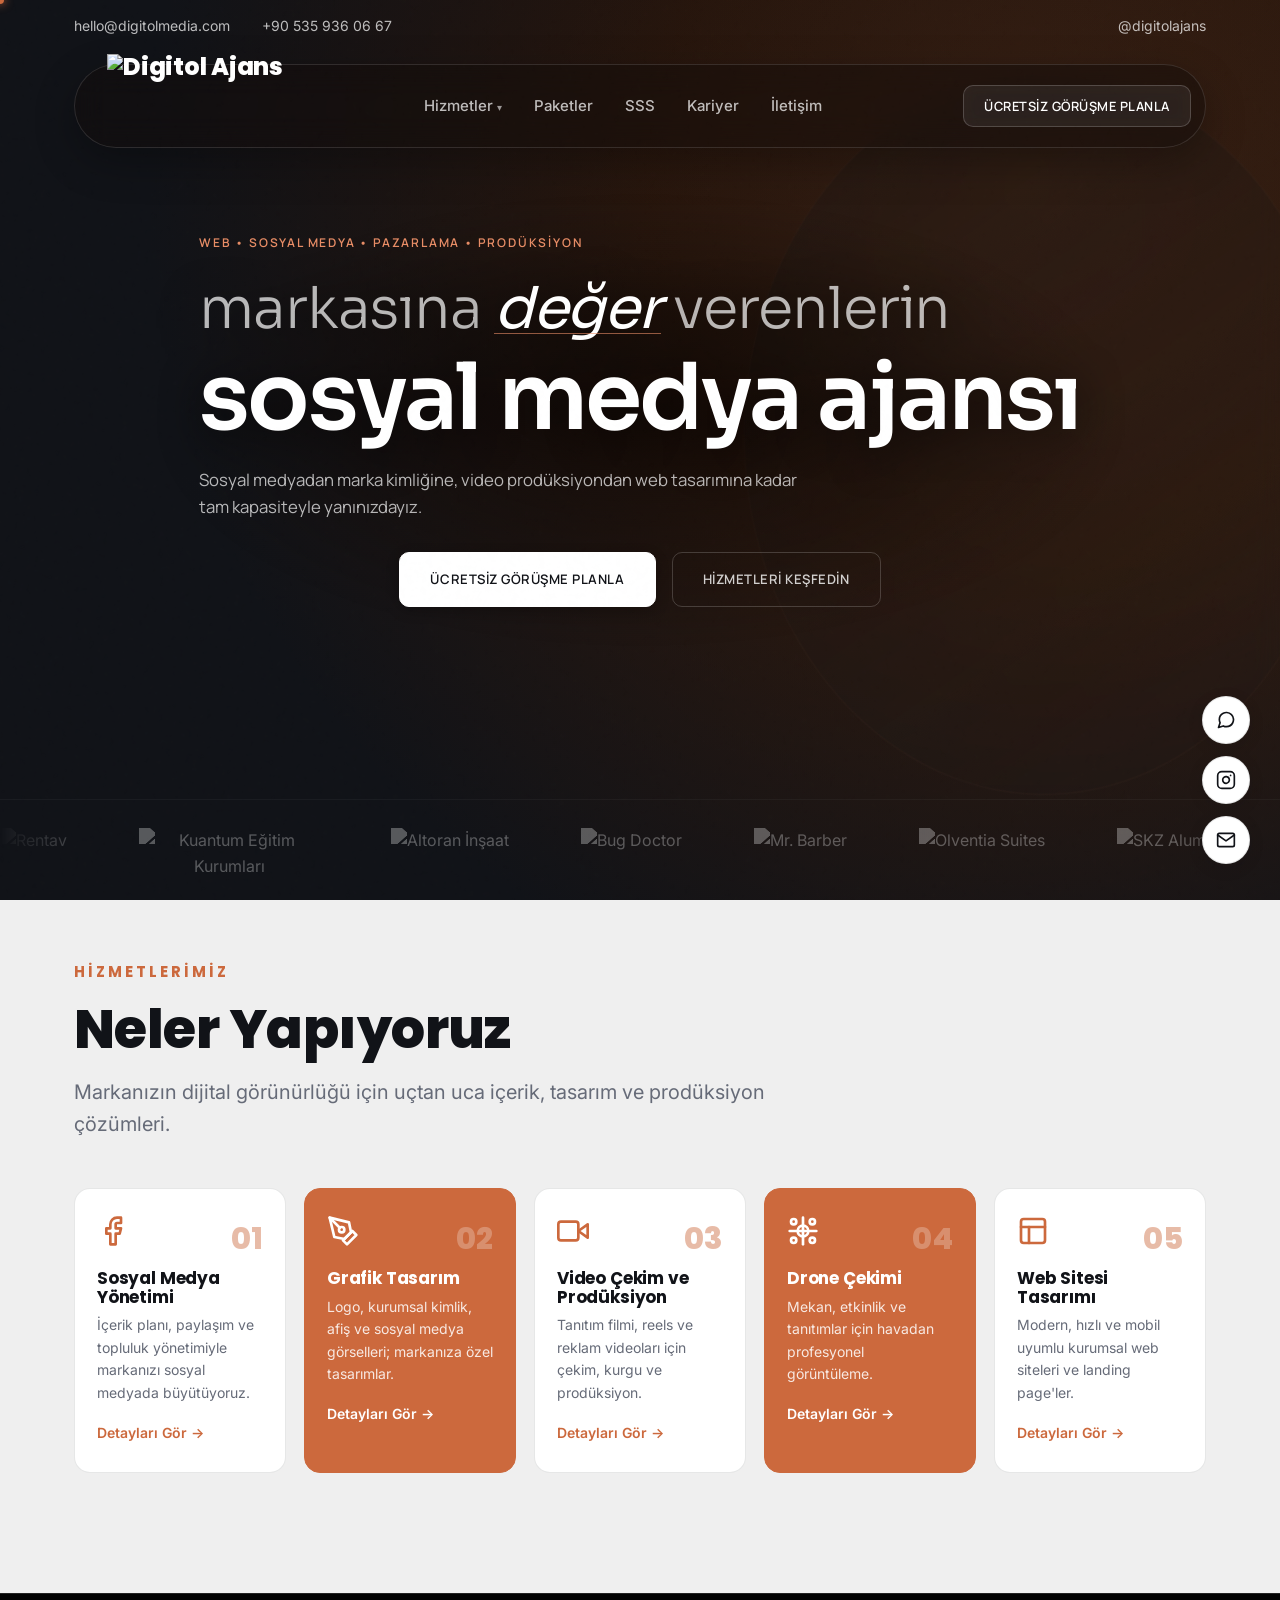
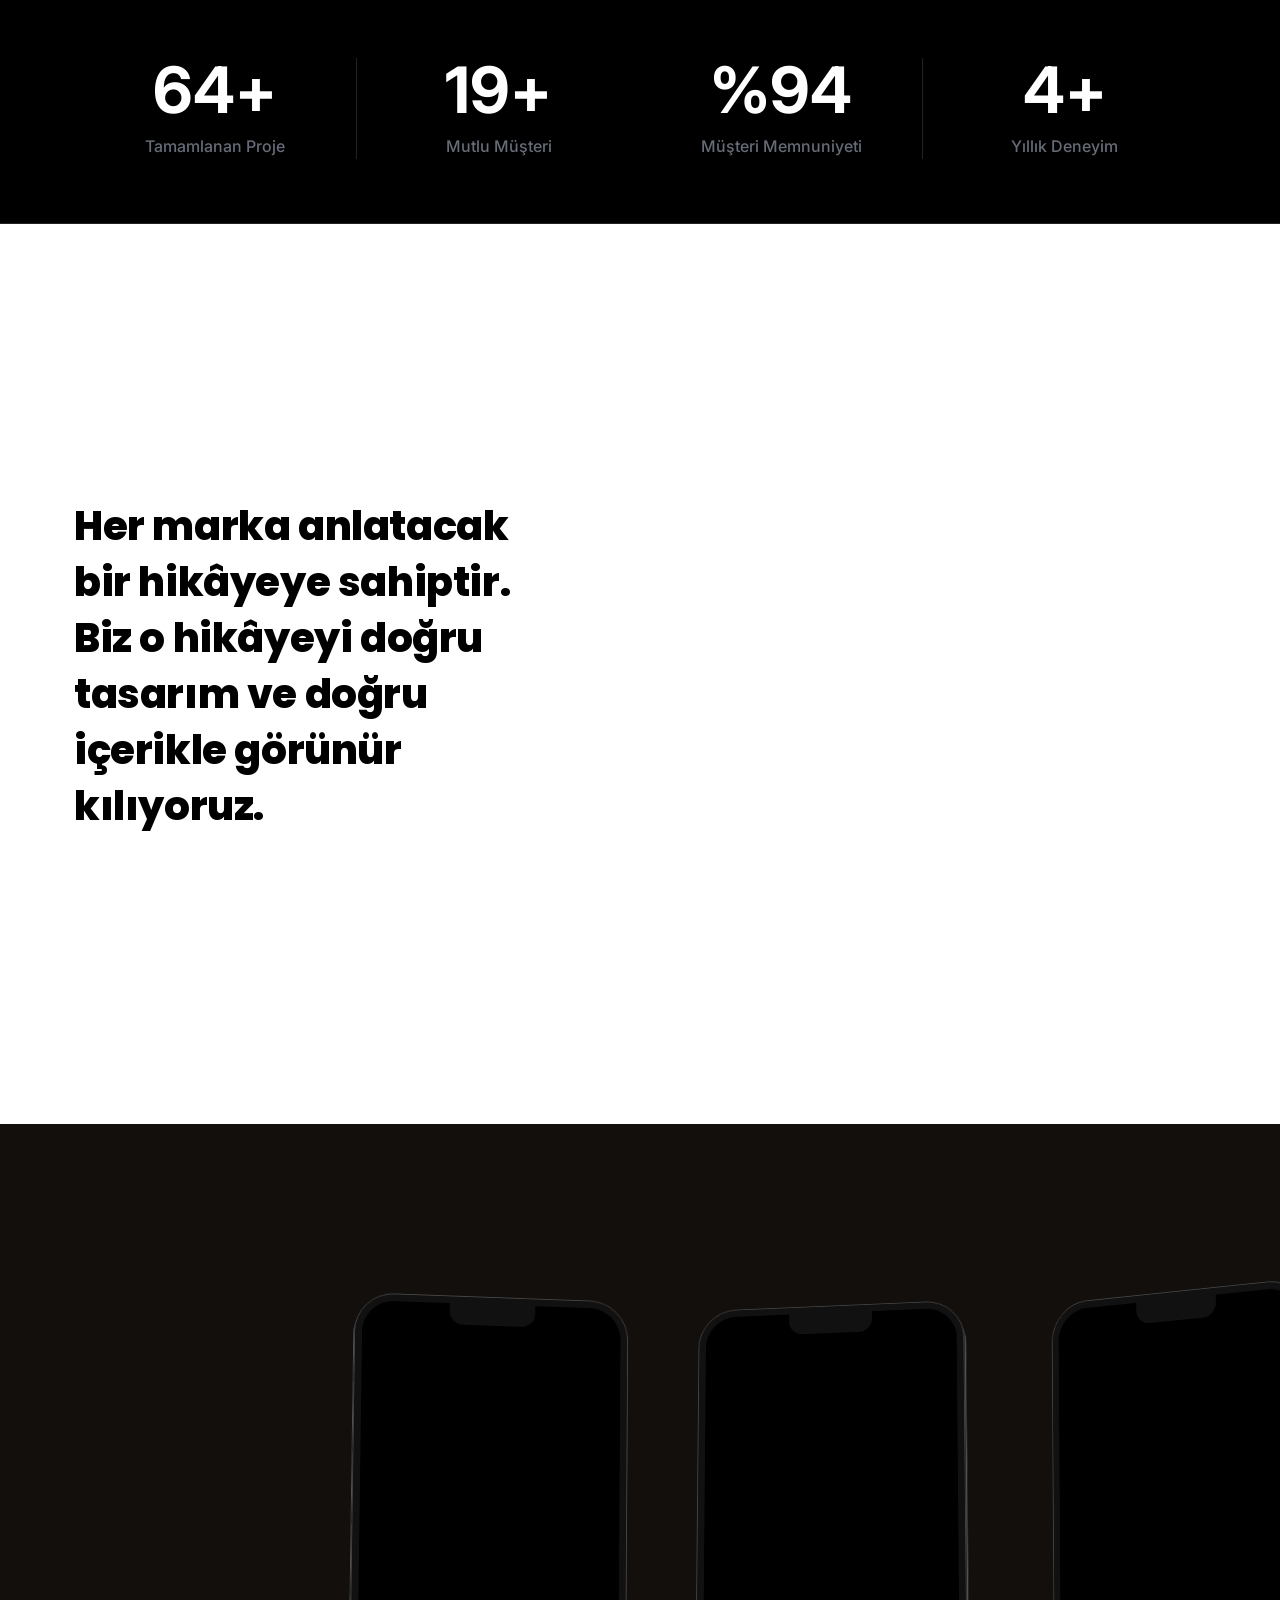
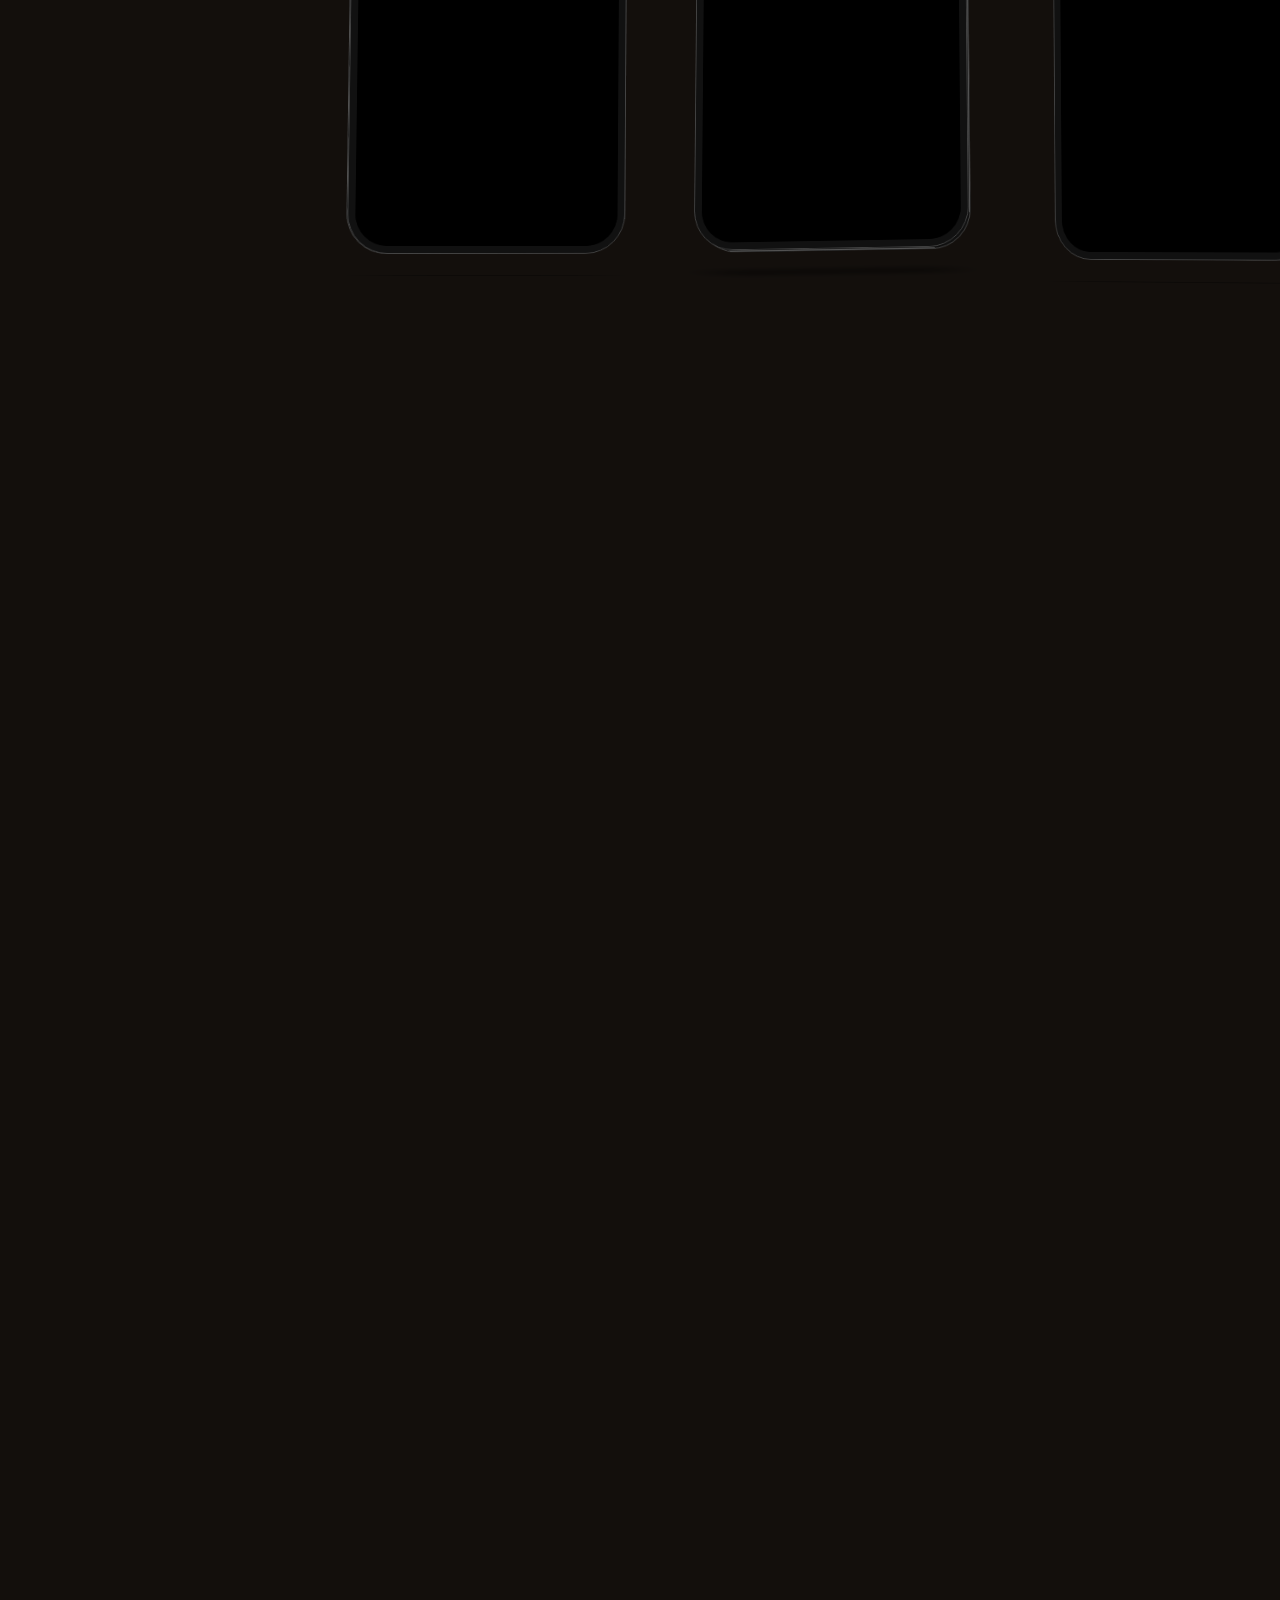
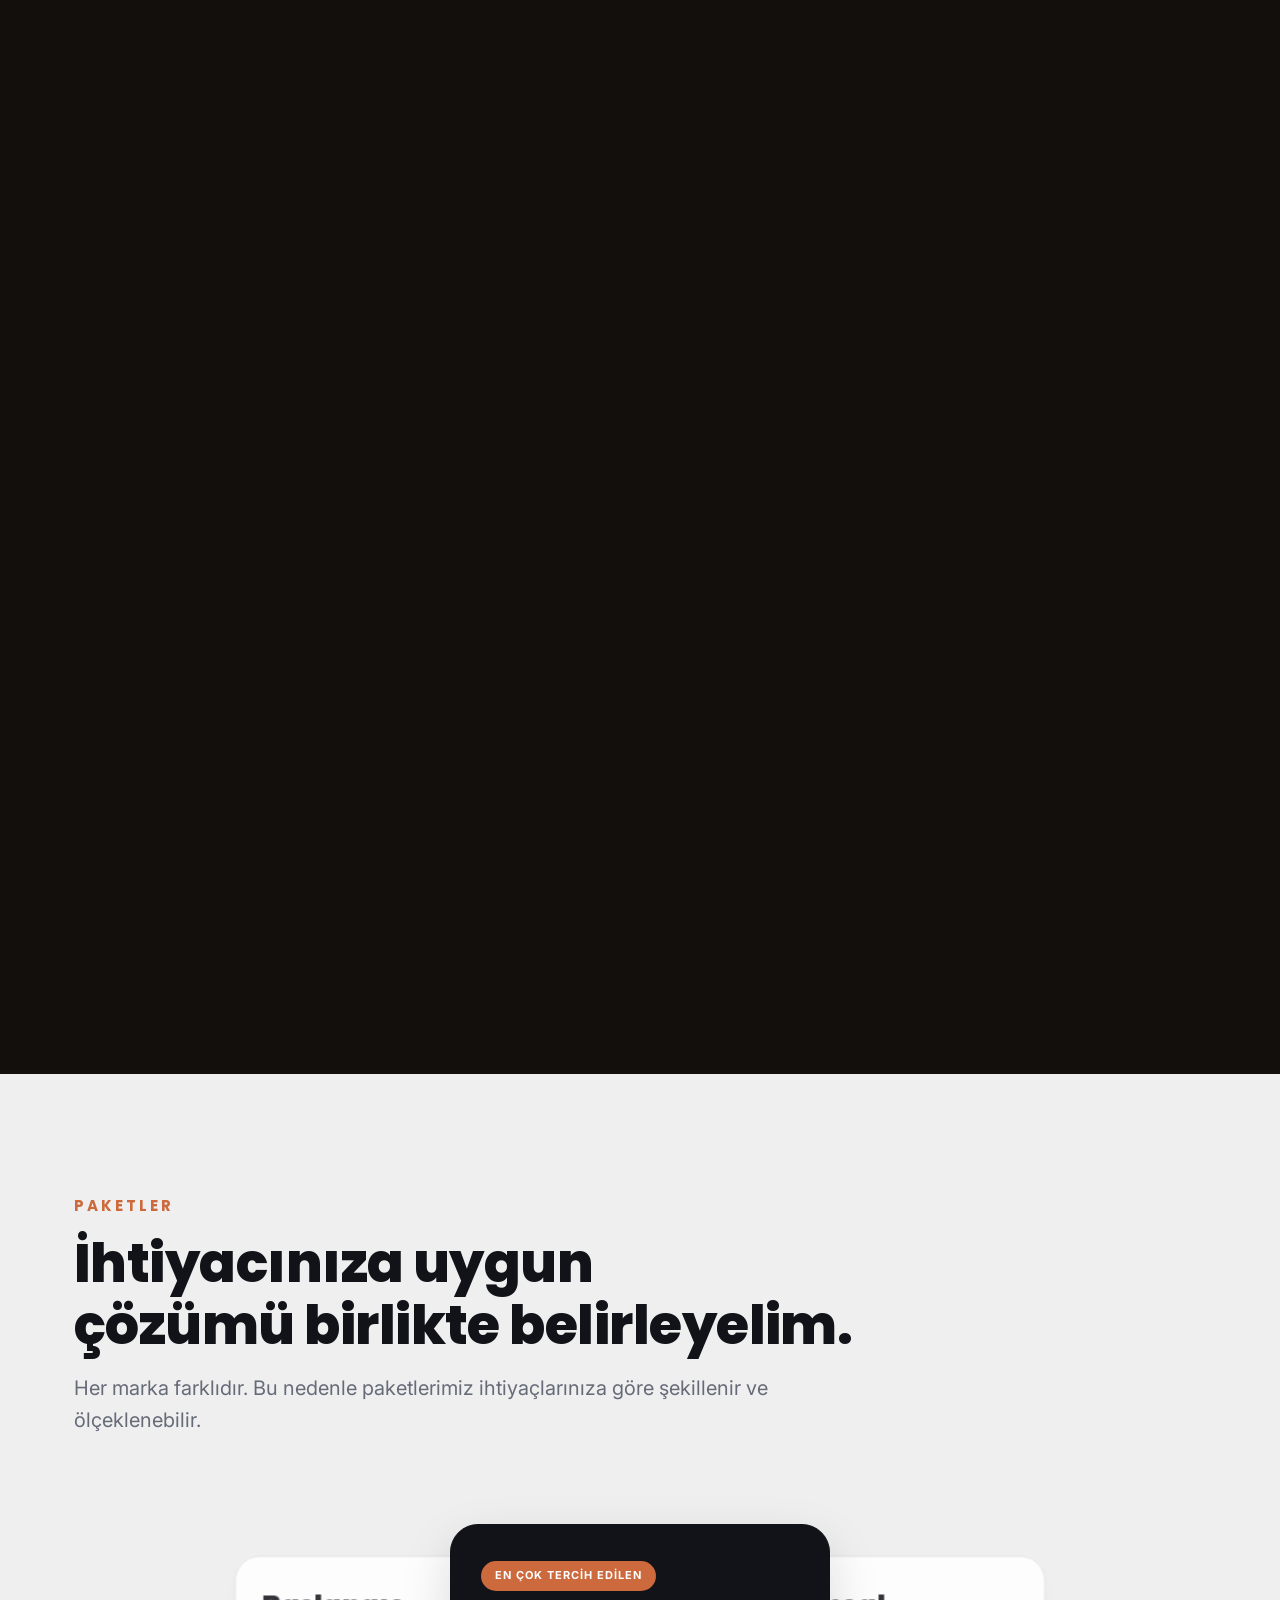
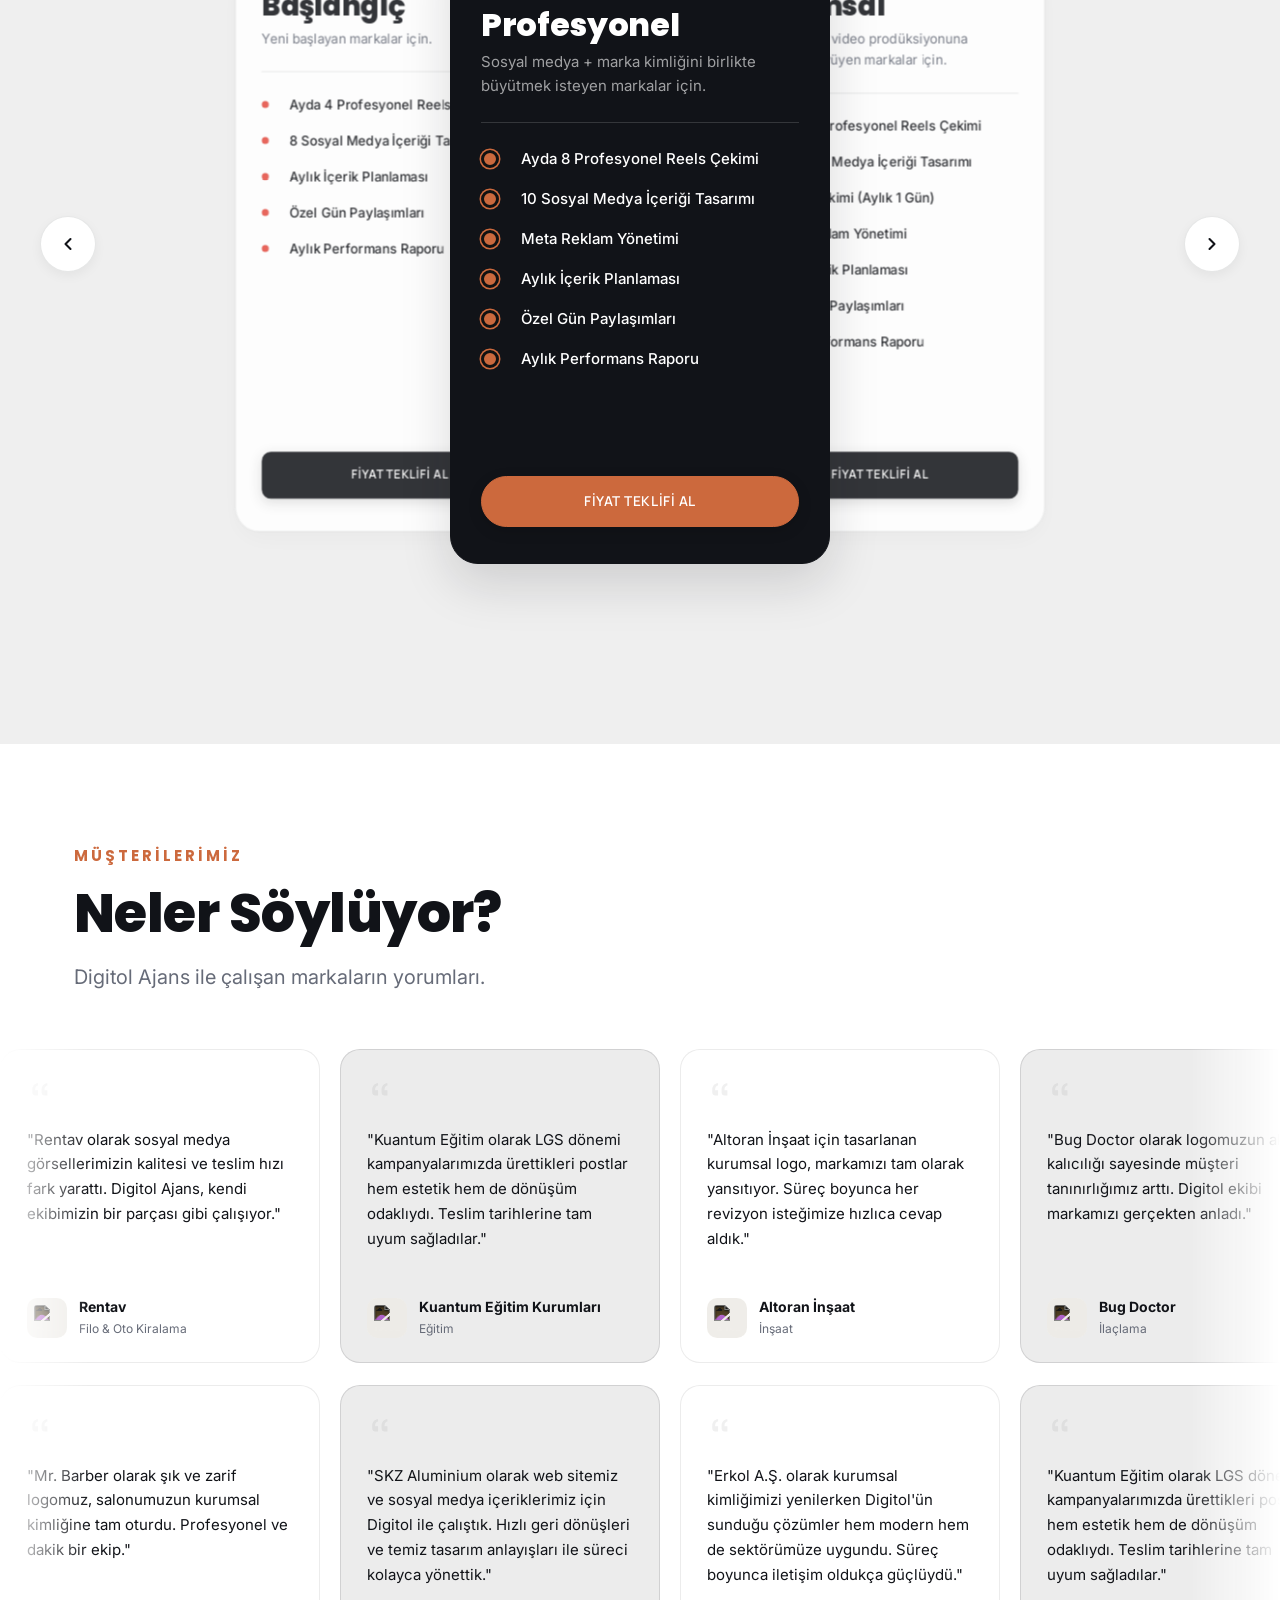
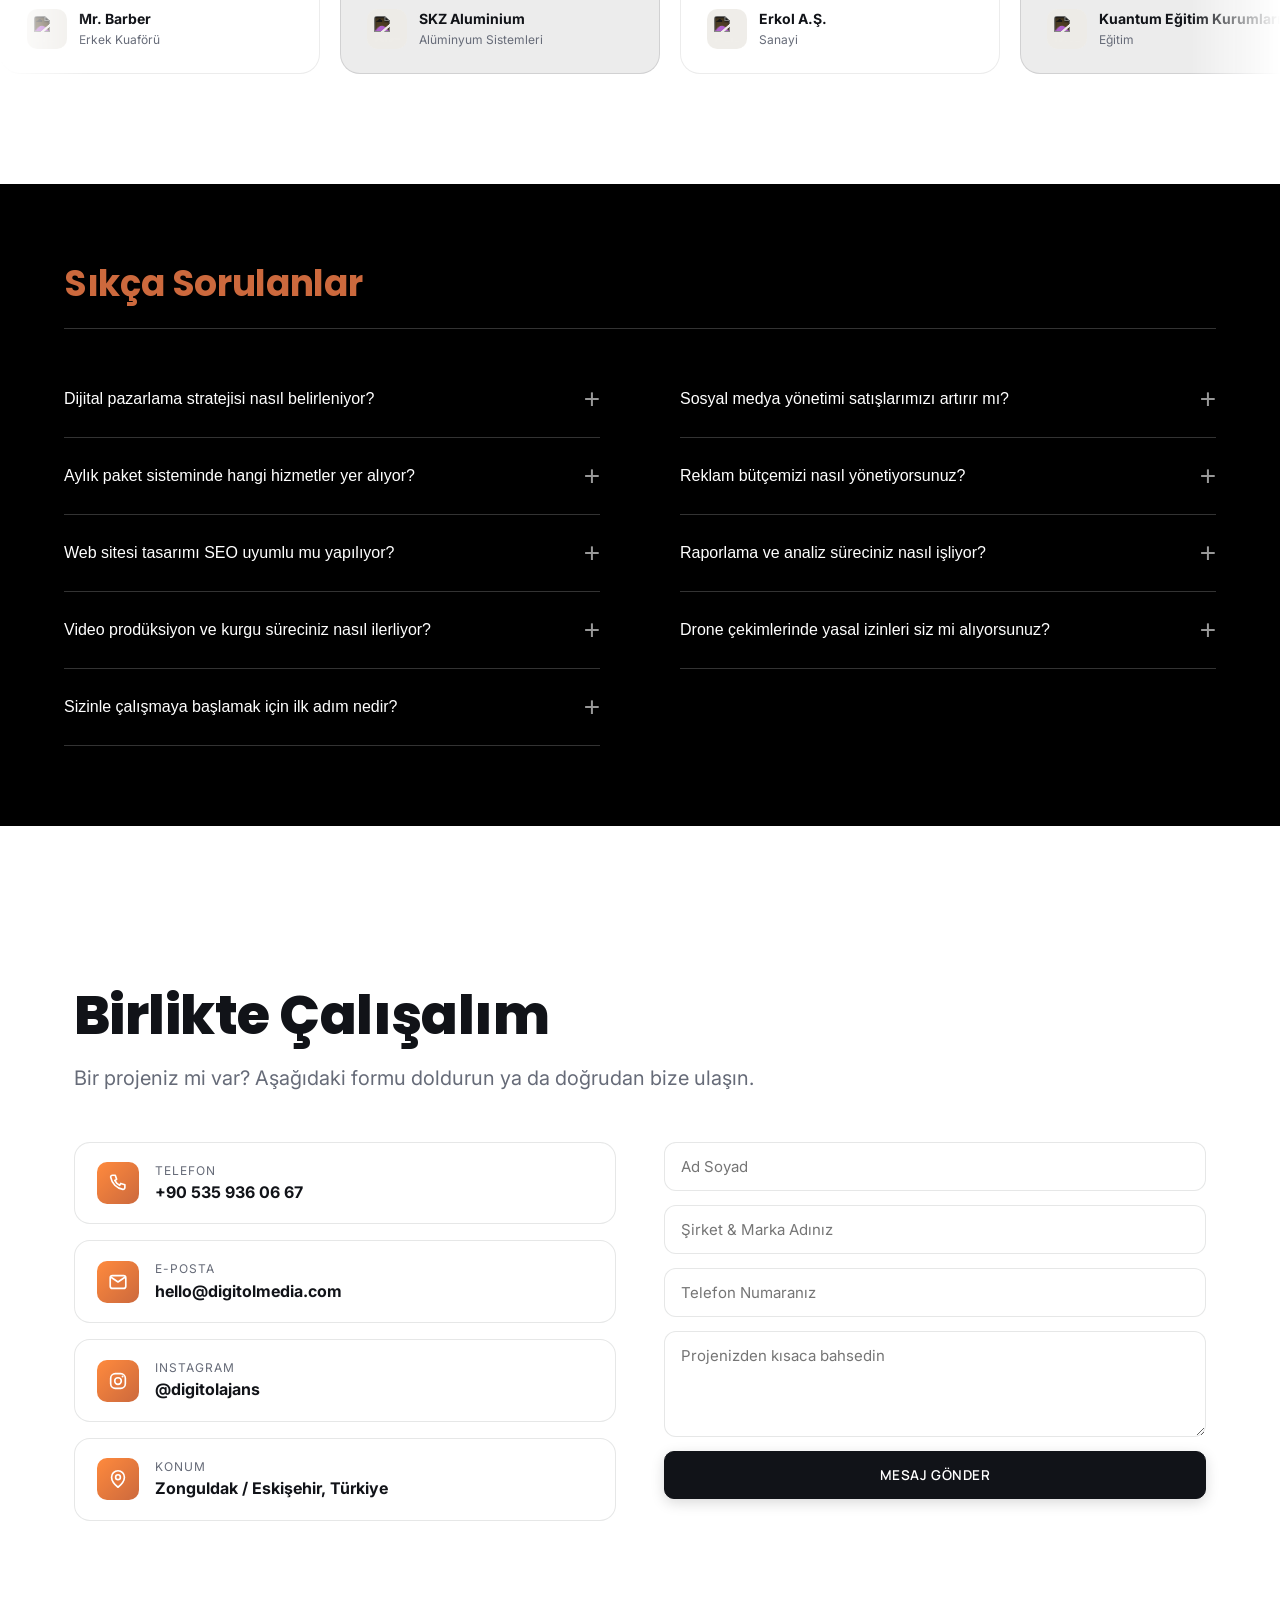
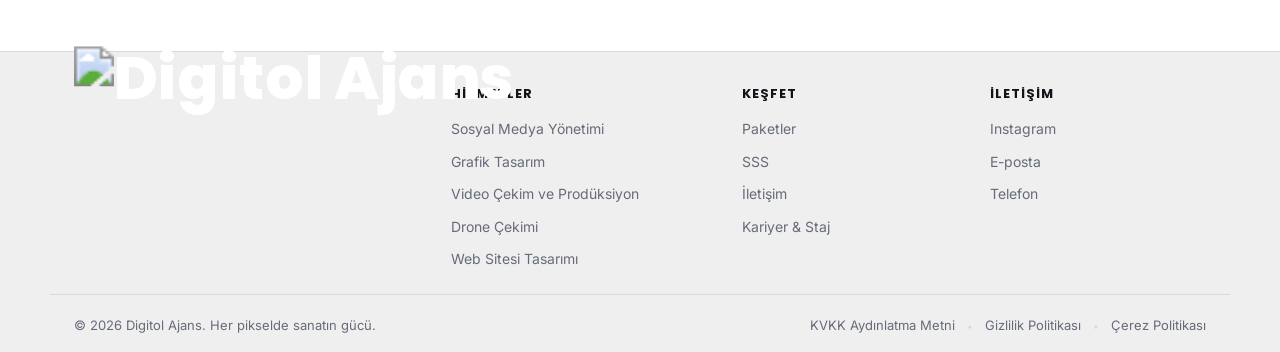
==== index.html @ 746d25a2 "feat: add KVKK, Gizlilik ve Cerez politikalari; update header, footer and styling across all pages" ====
<!DOCTYPE html>
<html lang="tr">

<head>
  <meta charset="UTF-8">
  <meta name="viewport" content="width=device-width, initial-scale=1.0">
  <title>Digitol Ajans — Sosyal Medya, Logo & Marka Tasarım Ajansı</title>
  <meta name="description"
    content="Digitol Ajans — sosyal medya tasarımı, logo & marka kimliği, afiş ve animasyon üreten butik tasarım ajansı. Markanızı görsel olarak büyütelim.">
  <link rel="preconnect" href="https://fonts.googleapis.com">
  <link rel="preconnect" href="https://fonts.gstatic.com" crossorigin>
  <link
    href="https://fonts.googleapis.com/css2?family=Inter:wght@400;500;600;700&family=Poppins:wght@600;700;800;900&family=Manrope:wght@300;400;500;600&family=Sora:wght@300;400;600;700&display=swap"
    rel="stylesheet">
  <style>
    .new-hero-title {
        font-family: 'Sora', sans-serif !important;
        text-align: left;
        width: 100%;
    }
    .new-hero-title .line-1 {
        display: block;
        font-weight: 300;
        font-size: clamp(2.4rem, 4.5vw, 4.2rem);
        color: rgba(255, 255, 255, 0.7);
        line-height: 1.15;
        letter-spacing: -0.02em;
        margin-bottom: 0.5rem;
        text-align: left;
    }
    .new-hero-title .line-2 {
        display: block;
        font-weight: 600;
        font-size: clamp(3.5rem, 7.2vw, 7rem);
        color: #FFFFFF;
        line-height: 1.05;
        letter-spacing: -0.03em;
        text-align: left;
    }
    .new-hero-title .accent-word {
        font-style: italic;
        font-weight: 400;
        position: relative;
        display: inline-block;
        color: #FFFFFF;
    }
    .new-hero-title .accent-word::after {
        content: '';
        position: absolute;
        left: 0;
        bottom: 12%;
        width: 100%;
        height: 1px;
        background-color: #E88D66;
        opacity: 0.6;
    }
    .new-hero-eyebrow {
        font-family: 'Manrope', sans-serif !important;
        font-size: 0.75rem !important;
        font-weight: 600 !important;
        letter-spacing: 0.15em !important;
        color: #E88D66 !important;
        margin-bottom: 1.5rem !important;
        text-transform: uppercase !important;
        display: block !important;
        text-align: left !important;
    }
    .hero-sub.new-hero-sub {
        font-family: 'Manrope', sans-serif !important;
        font-weight: 400 !important;
        color: rgba(255, 255, 255, 0.7) !important;
        text-align: left;
        width: 100%;
        display: block;
        font-size: 1.05rem !important;
        line-height: 1.6 !important;
    }
    .new-hero-btns {
        display: flex;
        align-items: center;
        justify-content: flex-start;
        gap: 1rem;
        margin-top: 2rem;
        flex-wrap: wrap;
    }
    .new-hero-btn {
        font-family: 'Manrope', sans-serif !important;
        font-size: 0.82rem;
        font-weight: 600;
        letter-spacing: 0.04em;
        padding: 16px 30px;
        border-radius: 10px;
        text-decoration: none;
        display: inline-flex;
        align-items: center;
        justify-content: center;
        transition: all 0.3s ease;
        text-transform: uppercase;
        cursor: pointer;
    }
    .new-hero-btn-primary {
        background-color: #FFFFFF !important;
        color: #111318 !important;
        border: 1px solid #FFFFFF !important;
        box-shadow: 0 4px 14px rgba(0, 0, 0, 0.2);
    }
    .new-hero-btn-primary:hover {
        background-color: transparent !important;
        color: #FFFFFF !important;
        transform: translateY(-2px);
    }
    .new-hero-btn-secondary {
        background-color: transparent !important;
        color: rgba(255, 255, 255, 0.8) !important;
        border: 1px solid rgba(255, 255, 255, 0.18) !important;
    }
    .new-hero-btn-secondary:hover {
        border-color: rgba(255, 255, 255, 0.5) !important;
        color: #FFFFFF !important;
        transform: translateY(-2px);
    }
    /* Subtle Noise Texture */
    .noise {
        position: fixed;
        top: 0;
        left: 0;
        width: 100vw;
        height: 100vh;
        pointer-events: none;
        z-index: 999;
        opacity: 0.01;
        background-image: url("data:image/svg+xml,%3Csvg viewBox='0 0 200 200' xmlns='http://www.w3.org/2000/svg'%3E%3Cfilter id='noiseFilter'%3E%3CfeTurbulence type='fractalNoise' baseFrequency='0.65' numOctaves='3' stitchTiles='stitch'/%3E%3C/filter%3E%3Crect width='100%25' height='100%25' filter='url(%23noiseFilter)'/%3E%3C/svg%3E");
    }
    /* Hero Background & Glow */
    .hero {
        background-color: #111318 !important;
        position: relative;
        overflow: hidden;
    }
    .background-glow {
        position: absolute;
        top: 0;
        left: 0;
        width: 100%;
        height: 100%;
        background: radial-gradient(
            circle at 80% 20%, 
            rgba(232, 141, 102, 0.08) 0%, 
            rgba(204, 105, 61, 0.03) 30%, 
            #111318 70%
        );
        z-index: 0;
        pointer-events: none;
    }
    /* Abstract Geometric Form */
    .abstract-shape {
        position: absolute;
        right: -5%;
        top: 15%;
        width: 50vw;
        height: 50vw;
        max-width: 600px;
        max-height: 600px;
        border-radius: 50%;
        background: linear-gradient(135deg, rgba(28, 20, 16, 0.8) 0%, rgba(17, 19, 24, 0.1) 100%);
        border: 1px solid rgba(232, 141, 102, 0.05);
        backdrop-filter: blur(10px);
        z-index: 0;
        transform: scaleY(1.2) rotate(15deg);
        opacity: 0.6;
        pointer-events: none;
    }
    /* Marquee: Transparent background, faster scroll, subtle logo opacity */
    .marquee-section {
        background: transparent !important;
        border-top: 1px solid rgba(255, 255, 255, 0.04) !important;
    }
    .marquee-track {
        animation: scroll 14s linear infinite !important;
    }
    .mlogo img {
        filter: brightness(0) invert(1) opacity(0.3) !important;
        transition: all 0.4s cubic-bezier(0.16, 1, 0.3, 1) !important;
    }
    .mlogo img:hover {
        filter: brightness(0) invert(1) opacity(0.9) !important;
        transform: scale(1.05);
    }
    /* Top Navbar Button: Modern semi-transparent / elegant glass styling */
    .nav-right .btn {
        font-family: 'Manrope', sans-serif !important;
        font-weight: 600 !important;
        border-radius: 10px !important;
        background: rgba(255, 255, 255, 0.08) !important;
        color: #FFFFFF !important;
        border: 1px solid rgba(255, 255, 255, 0.18) !important;
        backdrop-filter: blur(8px) !important;
        -webkit-backdrop-filter: blur(8px) !important;
        box-shadow: none !important;
        transition: all 0.3s ease !important;
    }
    .nav-right .btn:hover {
        background: rgba(255, 255, 255, 0.16) !important;
        color: #FFFFFF !important;
        border-color: rgba(255, 255, 255, 0.4) !important;
        transform: translateY(-2px);
    }
    header.scrolled .nav-right .btn {
        background: rgba(17, 19, 24, 0.06) !important;
        color: #111318 !important;
        border-color: rgba(17, 19, 24, 0.15) !important;
    }
    header.scrolled .nav-right .btn:hover {
        background: #111318 !important;
        color: #FFFFFF !important;
        border-color: #111318 !important;
    }
  </style>
  <link rel="stylesheet" href="css/style.css">
  <script>document.documentElement.classList.add('js');</script>
</head>

<body>
  <div class="noise"></div>

  <div class="topbar">
    <div class="wrap topbar-inner">
      <div class="topbar-left">
        <a href="mailto:hello@digitolmedia.com">hello@digitolmedia.com</a>
        <a href="tel:+905359360667">+90 535 936 06 67</a>
      </div>
      <a href="https://instagram.com/digitolajans" target="_blank" rel="noopener" class="topbar-right">@digitolajans</a>
    </div>
  </div>
  <header id="siteHeader">
    <div class="wrap">
      <div class="navpill">
        <a href="#top" class="brand"><img src="images/digtol/logo-siyah.png" alt="Digitol Ajans" class="brand-logo"></a>
        <nav class="menu" id="menu">
          <div class="menu-item has-dropdown">
            <a href="#hizmetler" class="menu-top">Hizmetler <span class="caret">▾</span></a>
            <div class="dropdown mega-menu">
              <div class="mega-cols">
                <div class="mega-col">
                  <div class="mega-col-title">PAZARLAMA & KREATİF</div>
                  <a href="hizmet-grafik-tasarim.html" class="mega-item">
                    <div class="mega-icon"><svg width="24" height="24" viewBox="0 0 24 24" fill="none"
                        stroke="currentColor" stroke-width="2" stroke-linecap="round" stroke-linejoin="round">
                        <path
                          d="m21.64 3.64-1.28-1.28a1.21 1.21 0 0 0-1.72 0L2.36 18.64a1.21 1.21 0 0 0 0 1.72l1.28 1.28a1.2 1.2 0 0 0 1.72 0L21.64 5.36a1.2 1.2 0 0 0 0-1.72Z" />
                        <path d="m14 7 3 3" />
                        <path d="M5 6v4" />
                        <path d="M19 14v4" />
                        <path d="M10 2v2" />
                        <path d="M7 8H3" />
                        <path d="M21 16h-4" />
                        <path d="M11 3H9" />
                      </svg></div>
                    <span class="mega-text">Grafik Tasarım</span>
                  </a>
                  <a href="hizmet-sosyal-medya-yonetimi.html" class="mega-item">
                    <div class="mega-icon"><svg width="24" height="24" viewBox="0 0 24 24" fill="none"
                        stroke="currentColor" stroke-width="2" stroke-linecap="round" stroke-linejoin="round">
                        <rect width="20" height="20" x="2" y="2" rx="5" ry="5" />
                        <path d="M16 11.37A4 4 0 1 1 12.63 8 4 4 0 0 1 16 11.37z" />
                        <line x1="17.5" x2="17.51" y1="6.5" y2="6.5" />
                      </svg></div>
                    <span class="mega-text">Sosyal Medya Yönetimi</span>
                  </a>
                </div>
                <div class="mega-col">
                  <div class="mega-col-title">PRODÜKSİYON</div>
                  <a href="hizmet-video-cekim-produksiyon.html" class="mega-item">
                    <div class="mega-icon"><svg width="24" height="24" viewBox="0 0 24 24" fill="none"
                        stroke="currentColor" stroke-width="2" stroke-linecap="round" stroke-linejoin="round">
                        <polygon points="23 7 16 12 23 17 23 7" />
                        <rect width="15" height="14" x="1" y="5" rx="2" ry="2" />
                      </svg></div>
                    <span class="mega-text">Video Prodüksiyon</span>
                  </a>
                  <a href="hizmet-drone-cekimi.html" class="mega-item">
                    <div class="mega-icon"><svg width="24" height="24" viewBox="0 0 24 24" fill="none"
                        stroke="currentColor" stroke-width="2" stroke-linecap="round" stroke-linejoin="round">
                        <path d="M12 2v4" />
                        <path d="M12 18v4" />
                        <path d="M2 12h4" />
                        <path d="M18 12h4" />
                        <circle cx="12" cy="12" r="2" />
                        <circle cx="7" cy="7" r="2" />
                        <circle cx="17" cy="17" r="2" />
                        <circle cx="17" cy="7" r="2" />
                        <circle cx="7" cy="17" r="2" />
                      </svg></div>
                    <span class="mega-text">Drone Çekimi</span>
                  </a>
                </div>
                <div class="mega-col">
                  <div class="mega-col-title">WEB TEKNOLOJİLERİ</div>
                  <a href="hizmet-web-sitesi-tasarimi.html" class="mega-item">
                    <div class="mega-icon"><svg width="24" height="24" viewBox="0 0 24 24" fill="none"
                        stroke="currentColor" stroke-width="2" stroke-linecap="round" stroke-linejoin="round">
                        <rect width="20" height="14" x="2" y="3" rx="2" />
                        <line x1="8" x2="21" y1="21" y2="21" />
                        <line x1="12" x2="12" y1="17" y2="21" />
                      </svg></div>
                    <span class="mega-text">Web Sitesi Tasarımı</span>
                  </a>
                </div>
              </div>
            </div>

          </div>
          <a href="#paketler">Paketler</a>
          <a href="#sss">SSS</a>
          <a href="kariyer-ve-staj.html">Kariyer</a>
          <a href="#iletisim">İletişim</a>
        </nav>
        <div class="nav-right">
          <a href="#iletisim" class="btn btn-primary btn-sm">Ücretsiz Görüşme Planla</a>
          <button class="burger" id="burger" aria-label="Menü">
            <span></span><span></span><span></span>
          </button>
        </div>
      </div>
    </div>
  </header>

  <main id="top">

    <!-- HERO -->
    <section class="hero">

      <div class="background-glow"></div>
      <div class="abstract-shape"></div>
      <div class="wrap hero-wrap">
        <div class="eyebrow new-hero-eyebrow reveal">WEB • SOSYAL MEDYA • PAZARLAMA • PRODÜKSİYON</div>
        <h1 class="reveal new-hero-title">
          <span class="line-1">markasına <span class="accent-word">değer</span> verenlerin</span>
          <span class="line-2">sosyal medya ajansı</span>
        </h1>
        <p class="hero-sub reveal d2 new-hero-sub">Sosyal medyadan marka kimliğine, video prodüksiyondan web tasarımına kadar tam kapasiteyle yanınızdayız.</p>
        <div class="btns reveal d3 new-hero-btns">
          <a href="#iletisim" class="new-hero-btn new-hero-btn-primary">ÜCRETSİZ GÖRÜŞME PLANLA</a>
          <a href="#hizmetler" class="new-hero-btn new-hero-btn-secondary">HİZMETLERİ KEŞFEDİN</a>
        </div>
      </div>
      <!-- CLIENT LOGO MARQUEE -->
      <div class="marquee-section">
        <div class="marquee" aria-hidden="false">
          <div class="marquee-track" id="marqueeTrack">
            <div class="mlogo"><img src="images/logos/rentav.png" alt="Rentav"></div>
            <div class="mlogo"><img src="images/logos/kuantum.png" alt="Kuantum Eğitim Kurumları"></div>
            <div class="mlogo"><img src="images/logos/altoran.png" alt="Altoran İnşaat"></div>
            <div class="mlogo"><img src="images/logos/bug_doctor.png" alt="Bug Doctor"></div>
            <div class="mlogo"><img src="images/logos/mr_barber.png" alt="Mr. Barber"></div>
            <div class="mlogo"><img src="images/logos/olventia.png" alt="Olventia Suites"></div>
            <div class="mlogo"><img src="images/logos/skz_aluminium.png" alt="SKZ Aluminium"></div>
            <div class="mlogo"><img src="images/logos/erkol.png" alt="Erkol A.Ş"></div>
          </div>
        </div>
      </div>
    </section>

    <!-- HİZMETLER -->
    <section id="hizmetler" class="section section-soft" style="padding-top: 60px;">
      <div class="wrap">
        <div class="eyebrow">HİZMETLERİMİZ</div>
        <h2 class="sec-title">Neler Yapıyoruz</h2>
        <p class="sec-sub">Markanızın dijital görünürlüğü için uçtan uca içerik, tasarım ve prodüksiyon çözümleri.</p>

        <div class="services">
          <div class="svc">
            <div class="svc-spotlight" aria-hidden="true"></div>
            <div class="svc-icon"><svg width="32" height="32" viewBox="0 0 24 24" fill="none" stroke="currentColor"
                stroke-width="2" stroke-linecap="round" stroke-linejoin="round">
                <path d="M18 2h-3a5 5 0 0 0-5 5v3H7v4h3v8h4v-8h3l1-4h-4V7a1 1 0 0 1 1-1h3z"></path>
              </svg></div>
            <div class="num">01</div>
            <h4>Sosyal Medya Yönetimi</h4>
            <p>İçerik planı, paylaşım ve topluluk yönetimiyle markanızı sosyal medyada büyütüyoruz.</p>
            <a href="hizmet-sosyal-medya-yonetimi.html" class="svc-link">Detayları Gör <span class="svc-arrow"
                aria-hidden="true">→</span></a>
          </div>
          <div class="svc">
            <div class="svc-spotlight" aria-hidden="true"></div>
            <div class="svc-icon"><svg width="32" height="32" viewBox="0 0 24 24" fill="none" stroke="currentColor"
                stroke-width="2" stroke-linecap="round" stroke-linejoin="round">
                <path d="M12 19l7-7 3 3-7 7-3-3z"></path>
                <path d="M18 13l-1.5-7.5L2 2l3.5 14.5L13 18l5-5z"></path>
                <path d="M2 2l7.586 7.586"></path>
                <circle cx="11" cy="11" r="2"></circle>
              </svg></div>
            <div class="num">02</div>
            <h4>Grafik Tasarım</h4>
            <p>Logo, kurumsal kimlik, afiş ve sosyal medya görselleri; markanıza özel tasarımlar.</p>
            <a href="hizmet-grafik-tasarim.html" class="svc-link">Detayları Gör <span class="svc-arrow"
                aria-hidden="true">→</span></a>
          </div>
          <div class="svc">
            <div class="svc-spotlight" aria-hidden="true"></div>
            <div class="svc-icon"><svg width="32" height="32" viewBox="0 0 24 24" fill="none" stroke="currentColor"
                stroke-width="2" stroke-linecap="round" stroke-linejoin="round">
                <polygon points="23 7 16 12 23 17 23 7"></polygon>
                <rect x="1" y="5" width="15" height="14" rx="2" ry="2"></rect>
              </svg></div>
            <div class="num">03</div>
            <h4>Video Çekim ve Prodüksiyon</h4>
            <p>Tanıtım filmi, reels ve reklam videoları için çekim, kurgu ve prodüksiyon.</p>
            <a href="hizmet-video-cekim-produksiyon.html" class="svc-link">Detayları Gör <span class="svc-arrow"
                aria-hidden="true">→</span></a>
          </div>
          <div class="svc">
            <div class="svc-spotlight" aria-hidden="true"></div>
            <div class="svc-icon"><svg width="32" height="32" viewBox="0 0 24 24" fill="none" stroke="currentColor"
                stroke-width="2" stroke-linecap="round" stroke-linejoin="round">
                <path d="M12 2v20"></path>
                <path d="M2 12h20"></path>
                <circle cx="12" cy="12" r="4"></circle>
                <circle cx="5" cy="5" r="2"></circle>
                <circle cx="19" cy="5" r="2"></circle>
                <circle cx="5" cy="19" r="2"></circle>
                <circle cx="19" cy="19" r="2"></circle>
              </svg></div>
            <div class="num">04</div>
            <h4>Drone Çekimi</h4>
            <p>Mekan, etkinlik ve tanıtımlar için havadan profesyonel görüntüleme.</p>
            <a href="hizmet-drone-cekimi.html" class="svc-link">Detayları Gör <span class="svc-arrow"
                aria-hidden="true">→</span></a>
          </div>
          <div class="svc">
            <div class="svc-spotlight" aria-hidden="true"></div>
            <div class="svc-icon"><svg width="32" height="32" viewBox="0 0 24 24" fill="none" stroke="currentColor"
                stroke-width="2" stroke-linecap="round" stroke-linejoin="round">
                <rect x="3" y="3" width="18" height="18" rx="2" ry="2"></rect>
                <line x1="3" y1="9" x2="21" y2="9"></line>
                <line x1="9" y1="21" x2="9" y2="9"></line>
              </svg></div>
            <div class="num">05</div>
            <h4>Web Sitesi Tasarımı</h4>
            <p>Modern, hızlı ve mobil uyumlu kurumsal web siteleri ve landing page'ler.</p>
            <a href="hizmet-web-sitesi-tasarimi.html" class="svc-link">Detayları Gör <span class="svc-arrow"
                aria-hidden="true">→</span></a>
          </div>
        </div>
      </div>
    </section>

    <!-- STATISTICS STRIP -->
    <section class="stats-strip" id="statistics">
      <div class="wrap stats-grid">
        <div class="stat-item">
          <div class="stat-value"><span class="stat-number" data-target="65">1</span><span class="stat-symbol">+</span></div>
          <div class="stat-label">Tamamlanan Proje</div>
        </div>
        <div class="stat-item">
          <div class="stat-value"><span class="stat-number" data-target="20">1</span><span class="stat-symbol">+</span></div>
          <div class="stat-label">Mutlu Müşteri</div>
        </div>
        <div class="stat-item">
          <div class="stat-value"><span class="stat-symbol">%</span><span class="stat-number" data-target="95">1</span></div>
          <div class="stat-label">Müşteri Memnuniyeti</div>
        </div>
        <div class="stat-item">
          <div class="stat-value"><span class="stat-number" data-target="5">1</span><span class="stat-symbol">+</span></div>
          <div class="stat-label">Yıllık Deneyim</div>
        </div>
      </div>
    </section>

    <!-- SOSYAL MEDYA EKOSİSTEMİ (3D) -->
    <section id="sosyal-ekosistem" class="social-ecosystem">
      <div class="wrap social-ecosystem-inner">
        <div class="social-ecosystem-text">
          <h2 class="sec-title reveal" style="color: #000; font-weight: 800; font-size: 2.5rem; line-height: 1.4;">
            Her marka anlatacak bir hikâyeye sahiptir.<br>
            Biz o hikâyeyi doğru tasarım ve doğru içerikle görünür kılıyoruz.
          </h2>
        </div>
        <div class="social-ecosystem-canvas reveal" id="r3f-root"></div>
      </div>
    </section>

    <!-- GRAFİK TASARIM EKOSİSTEMİ (3D) GECICI OLARAK GIZLENDI
    <section id="grafik-ekosistem" class="social-ecosystem graphic-ecosystem">
      <div class="wrap social-ecosystem-inner">
        <div class="social-ecosystem-text graphic-ecosystem-text">
          <h5 class="sec-eyebrow" style="color: var(--accent); font-size: 0.9rem; letter-spacing: 2px; text-transform: uppercase; margin-bottom: 12px; display: block;">GRAFİK TASARIM</h5>
          <h2 class="sec-title reveal">Markanızın<br>görsel kimliğini<br>tasarlıyoruz.</h2>
          <p class="sec-sub reveal">Logo tasarımından kurumsal kimliğe, sosyal medya görsellerinden baskı materyallerine kadar markanızın tüm görsel dünyasını profesyonel şekilde oluşturuyoruz.</p>
          <a href="#" class="btn btn-primary reveal">Projeleri İncele</a>
        </div>
        <div class="social-ecosystem-canvas reveal" id="r3f-graphic-root"></div>
      </div>
    </section>
    -->

    <!-- 3-PHONE CINEMATIC SHOWCASE -->
    <section class="multi-phone-showcase" id="multiPhoneShowcase">
      <div class="multi-phone-inner">
        <div class="multi-phone-text">
          <h2>Ekrana sığmayan<br>fikirler.</h2>
          <p>Birlikte büyüdüğümüz markaların dijital sahnedeki güçlü duruşuna göz atın.</p>
        </div>

        <div class="multi-phone-scene">

          <!-- Sol Telefon: Profil -->
          <div class="mp-3d mp-left" id="mpPhoneLeft">
            <div class="mp-shadow"></div>
            <div class="mp-face mp-face-left"></div>
            <div class="mp-face mp-face-right"></div>
            <div class="mp-face mp-face-top"></div>
            <div class="mp-face mp-face-bottom"></div>
            <div class="mp-face mp-face-back">
              <div class="mp-camera-bump"></div>
            </div>
            <div class="mp-face mp-face-front">
              <div class="mp-glare"></div>
              <div class="mp-screen">
                <div class="mp-notch"></div>
                <div class="mp-content"><img src="images/work/profil.jpg" alt="Profile"></div>
              </div>
            </div>
          </div>

          <!-- Orta Telefon: 3x3 Feed -->
          <div class="mp-3d mp-center" id="mpPhoneCenter">
            <div class="mp-shadow"></div>
            <div class="mp-face mp-face-left"></div>
            <div class="mp-face mp-face-right"></div>
            <div class="mp-face mp-face-top"></div>
            <div class="mp-face mp-face-bottom"></div>
            <div class="mp-face mp-face-back">
              <div class="mp-camera-bump"></div>
            </div>
            <div class="mp-face mp-face-front">
              <div class="mp-glare"></div>
              <div class="mp-screen">
                <div class="mp-notch"></div>
                <div class="mp-content"><img src="images/work/2_sayfa.jpg" alt="Feed"></div>
              </div>
            </div>
          </div>

          <!-- Sağ Telefon: Single Post -->
          <div class="mp-3d mp-right" id="mpPhoneRight">
            <div class="mp-shadow"></div>
            <div class="mp-face mp-face-left"></div>
            <div class="mp-face mp-face-right"></div>
            <div class="mp-face mp-face-top"></div>
            <div class="mp-face mp-face-bottom"></div>
            <div class="mp-face mp-face-back">
              <div class="mp-camera-bump"></div>
            </div>
            <div class="mp-face mp-face-front">
              <div class="mp-glare"></div>
              <div class="mp-screen">
                <div class="mp-notch"></div>
                <div class="mp-content"><img src="images/work/3_post.jpg" alt="Post"></div>
              </div>
            </div>
          </div>

        </div>
      </div>
    </section>


    <!-- PAKETLER -->
    <section id="paketler" class="section pkg-section">
      <div class="wrap">
        <div class="eyebrow">PAKETLER</div>
        <h2 class="sec-title">İhtiyacınıza uygun<br>çözümü birlikte belirleyelim.</h2>
        <p class="sec-sub">Her marka farklıdır. Bu nedenle paketlerimiz ihtiyaçlarınıza göre şekillenir ve
          ölçeklenebilir.</p>
      </div>

      <div class="pkg-carousel-container">
        <!-- Navigation Arrows -->
        <button class="pkg-arrow pkg-prev" aria-label="Önceki Paket">
          <svg viewBox="0 0 24 24" fill="none" stroke="currentColor" stroke-width="2.5" stroke-linecap="round"
            stroke-linejoin="round">
            <path d="M15 18l-6-6 6-6" />
          </svg>
        </button>

        <div class="pkg-carousel-track-wrapper">
          <div class="pkg-carousel-track">

            <!-- Card 1: Başlangıç -->
            <div class="pkg-card pkg-left">
              <div class="pkg-card-inner">
                <div class="pkg-spotlight" aria-hidden="true"></div>
                <h3 class="pkg-name">Başlangıç</h3>
                <p class="pkg-for">Yeni başlayan markalar için.</p>
                <div class="pkg-divider"></div>
                <ul class="pkg-features">
                  <li>
                    <svg class="check-svg" viewBox="0 0 24 24" fill="none" stroke="currentColor" stroke-width="3"
                      stroke-linecap="round" stroke-linejoin="round">
                      <polyline points="20 6 9 17 4 12" />
                    </svg>
                    Ayda 4 Profesyonel Reels Çekimi
                  </li>
                  <li>
                    <svg class="check-svg" viewBox="0 0 24 24" fill="none" stroke="currentColor" stroke-width="3"
                      stroke-linecap="round" stroke-linejoin="round">
                      <polyline points="20 6 9 17 4 12" />
                    </svg>
                    8 Sosyal Medya İçeriği Tasarımı
                  </li>
                  <li>
                    <svg class="check-svg" viewBox="0 0 24 24" fill="none" stroke="currentColor" stroke-width="3"
                      stroke-linecap="round" stroke-linejoin="round">
                      <polyline points="20 6 9 17 4 12" />
                    </svg>
                    Aylık İçerik Planlaması
                  </li>
                  <li>
                    <svg class="check-svg" viewBox="0 0 24 24" fill="none" stroke="currentColor" stroke-width="3"
                      stroke-linecap="round" stroke-linejoin="round">
                      <polyline points="20 6 9 17 4 12" />
                    </svg>
                    Özel Gün Paylaşımları
                  </li>
                  <li>
                    <svg class="check-svg" viewBox="0 0 24 24" fill="none" stroke="currentColor" stroke-width="3"
                      stroke-linecap="round" stroke-linejoin="round">
                      <polyline points="20 6 9 17 4 12" />
                    </svg>
                    Aylık Performans Raporu
                  </li>
                </ul>
                <a href="https://wa.me/905359360667" target="_blank" rel="noopener"
                  class="btn btn-primary pkg-cta">Fiyat Teklifi Al</a>
              </div>
            </div>

            <!-- Card 2: Büyüme -->
            <div class="pkg-card pkg-center featured">
              <div class="pkg-card-inner">
                <div class="pkg-spotlight" aria-hidden="true"></div>
                <div class="pkg-badge">En Çok Tercih Edilen</div>
                <h3 class="pkg-name">Profesyonel</h3>
                <p class="pkg-for">Sosyal medya + marka kimliğini birlikte büyütmek isteyen markalar için.</p>
                <div class="pkg-divider"></div>
                <ul class="pkg-features">
                  <li>
                    <svg class="check-svg" viewBox="0 0 24 24" fill="none" stroke="currentColor" stroke-width="3"
                      stroke-linecap="round" stroke-linejoin="round">
                      <polyline points="20 6 9 17 4 12" />
                    </svg>
                    Ayda 8 Profesyonel Reels Çekimi
                  </li>
                  <li>
                    <svg class="check-svg" viewBox="0 0 24 24" fill="none" stroke="currentColor" stroke-width="3"
                      stroke-linecap="round" stroke-linejoin="round">
                      <polyline points="20 6 9 17 4 12" />
                    </svg>
                    10 Sosyal Medya İçeriği Tasarımı
                  </li>
                  <li>
                    <svg class="check-svg" viewBox="0 0 24 24" fill="none" stroke="currentColor" stroke-width="3"
                      stroke-linecap="round" stroke-linejoin="round">
                      <polyline points="20 6 9 17 4 12" />
                    </svg>
                    Meta Reklam Yönetimi
                  </li>
                  <li>
                    <svg class="check-svg" viewBox="0 0 24 24" fill="none" stroke="currentColor" stroke-width="3"
                      stroke-linecap="round" stroke-linejoin="round">
                      <polyline points="20 6 9 17 4 12" />
                    </svg>
                    Aylık İçerik Planlaması
                  </li>
                  <li>
                    <svg class="check-svg" viewBox="0 0 24 24" fill="none" stroke="currentColor" stroke-width="3"
                      stroke-linecap="round" stroke-linejoin="round">
                      <polyline points="20 6 9 17 4 12" />
                    </svg>
                    Özel Gün Paylaşımları
                  </li>
                  <li>
                    <svg class="check-svg" viewBox="0 0 24 24" fill="none" stroke="currentColor" stroke-width="3"
                      stroke-linecap="round" stroke-linejoin="round">
                      <polyline points="20 6 9 17 4 12" />
                    </svg>
                    Aylık Performans Raporu
                  </li>
                </ul>
                <a href="https://wa.me/905359360667" target="_blank" rel="noopener"
                  class="btn btn-primary pkg-cta">Fiyat Teklifi Al</a>
              </div>
            </div>

            <!-- Card 3: Kurumsal -->
            <div class="pkg-card pkg-right">
              <div class="pkg-card-inner">
                <div class="pkg-spotlight" aria-hidden="true"></div>
                <h3 class="pkg-name">Kurumsal</h3>
                <p class="pkg-for">Animasyon ve video prodüksiyonuna odaklanan büyüyen markalar için.</p>
                <div class="pkg-divider"></div>
                <ul class="pkg-features">
                  <li>
                    <svg class="check-svg" viewBox="0 0 24 24" fill="none" stroke="currentColor" stroke-width="3"
                      stroke-linecap="round" stroke-linejoin="round">
                      <polyline points="20 6 9 17 4 12" />
                    </svg>
                    Ayda 12 Profesyonel Reels Çekimi
                  </li>
                  <li>
                    <svg class="check-svg" viewBox="0 0 24 24" fill="none" stroke="currentColor" stroke-width="3"
                      stroke-linecap="round" stroke-linejoin="round">
                      <polyline points="20 6 9 17 4 12" />
                    </svg>
                    12 Sosyal Medya İçeriği Tasarımı
                  </li>
                  <li>
                    <svg class="check-svg" viewBox="0 0 24 24" fill="none" stroke="currentColor" stroke-width="3"
                      stroke-linecap="round" stroke-linejoin="round">
                      <polyline points="20 6 9 17 4 12" />
                    </svg>
                    Drone Çekimi (Aylık 1 Gün)
                  </li>
                  <li>
                    <svg class="check-svg" viewBox="0 0 24 24" fill="none" stroke="currentColor" stroke-width="3"
                      stroke-linecap="round" stroke-linejoin="round">
                      <polyline points="20 6 9 17 4 12" />
                    </svg>
                    Meta Reklam Yönetimi
                  </li>
                  <li>
                    <svg class="check-svg" viewBox="0 0 24 24" fill="none" stroke="currentColor" stroke-width="3"
                      stroke-linecap="round" stroke-linejoin="round">
                      <polyline points="20 6 9 17 4 12" />
                    </svg>
                    Aylık İçerik Planlaması
                  </li>
                  <li>
                    <svg class="check-svg" viewBox="0 0 24 24" fill="none" stroke="currentColor" stroke-width="3"
                      stroke-linecap="round" stroke-linejoin="round">
                      <polyline points="20 6 9 17 4 12" />
                    </svg>
                    Özel Gün Paylaşımları
                  </li>
                  <li>
                    <svg class="check-svg" viewBox="0 0 24 24" fill="none" stroke="currentColor" stroke-width="3"
                      stroke-linecap="round" stroke-linejoin="round">
                      <polyline points="20 6 9 17 4 12" />
                    </svg>
                    Aylık Performans Raporu
                  </li>
                </ul>
                <a href="https://wa.me/905359360667" target="_blank" rel="noopener"
                  class="btn btn-primary pkg-cta">Fiyat Teklifi Al</a>
              </div>
            </div>

          </div>
        </div>

        <button class="pkg-arrow pkg-next" aria-label="Sonraki Paket">
          <svg viewBox="0 0 24 24" fill="none" stroke="currentColor" stroke-width="2.5" stroke-linecap="round"
            stroke-linejoin="round">
            <path d="M9 18l6-6-6-6" />
          </svg>
        </button>
      </div>
    </section>

    <!-- TESTIMONIALS -->
    <section class="testi-marquee-section" id="musteriler" aria-label="Müşteri Yorumları">
      <div class="wrap">
        <div class="eyebrow">MÜŞTERİLERİMİZ</div>
        <h2 class="sec-title">Neler Söylüyor?</h2>
        <p class="sec-sub">Digitol Ajans ile çalışan markaların yorumları.</p>
      </div>

      <!-- Satır 1: Sola kayan -->
      <div class="testi-track-wrapper">
        <div class="testi-row testi-row-1" id="testiRow1">
          <!-- SET A -->
          <div class="testi-card">
            <div class="testi-quote-icon" aria-hidden="true"><svg width="28" height="28" viewBox="0 0 32 32" fill="none" xmlns="http://www.w3.org/2000/svg"><path d="M9.33 20C7.49 20 6 18.43 6 16.5V13c0-3.87 2.93-7 6.67-7v2.67C10.62 8.67 9.33 10.69 9.33 13v1h3.34V20H9.33zm10.67 0c-1.84 0-3.33-1.57-3.33-3.5V13c0-3.87 2.93-7 6.66-7v2.67c-1.84 0-3.33 2.02-3.33 4.33v1h3.33V20H20z" fill="currentColor"/></svg></div>
            <p>"Rentav olarak sosyal medya görsellerimizin kalitesi ve teslim hızı fark yarattı. Digitol Ajans, kendi ekibimizin bir parçası gibi çalışıyor."</p>
            <div class="testi-who">
              <img src="images/logos/rentav.png" alt="Rentav" class="testi-logo">
              <div><b>Rentav</b><span>Filo & Oto Kiralama</span></div>
            </div>
          </div>
          <div class="testi-card">
            <div class="testi-quote-icon" aria-hidden="true"><svg width="28" height="28" viewBox="0 0 32 32" fill="none" xmlns="http://www.w3.org/2000/svg"><path d="M9.33 20C7.49 20 6 18.43 6 16.5V13c0-3.87 2.93-7 6.67-7v2.67C10.62 8.67 9.33 10.69 9.33 13v1h3.34V20H9.33zm10.67 0c-1.84 0-3.33-1.57-3.33-3.5V13c0-3.87 2.93-7 6.66-7v2.67c-1.84 0-3.33 2.02-3.33 4.33v1h3.33V20H20z" fill="currentColor"/></svg></div>
            <p>"Kuantum Eğitim olarak LGS dönemi kampanyalarımızda ürettikleri postlar hem estetik hem de dönüşüm odaklıydı. Teslim tarihlerine tam uyum sağladılar."</p>
            <div class="testi-who">
              <img src="images/logos/kuantum.png" alt="Kuantum Eğitim Kurumları" class="testi-logo">
              <div><b>Kuantum Eğitim Kurumları</b><span>Eğitim</span></div>
            </div>
          </div>
          <div class="testi-card">
            <div class="testi-quote-icon" aria-hidden="true"><svg width="28" height="28" viewBox="0 0 32 32" fill="none" xmlns="http://www.w3.org/2000/svg"><path d="M9.33 20C7.49 20 6 18.43 6 16.5V13c0-3.87 2.93-7 6.67-7v2.67C10.62 8.67 9.33 10.69 9.33 13v1h3.34V20H9.33zm10.67 0c-1.84 0-3.33-1.57-3.33-3.5V13c0-3.87 2.93-7 6.66-7v2.67c-1.84 0-3.33 2.02-3.33 4.33v1h3.33V20H20z" fill="currentColor"/></svg></div>
            <p>"Altoran İnşaat için tasarlanan kurumsal logo, markamızı tam olarak yansıtıyor. Süreç boyunca her revizyon isteğimize hızlıca cevap aldık."</p>
            <div class="testi-who">
              <img src="images/logos/altoran.png" alt="Altoran İnşaat" class="testi-logo">
              <div><b>Altoran İnşaat</b><span>İnşaat</span></div>
            </div>
          </div>
          <div class="testi-card">
            <div class="testi-quote-icon" aria-hidden="true"><svg width="28" height="28" viewBox="0 0 32 32" fill="none" xmlns="http://www.w3.org/2000/svg"><path d="M9.33 20C7.49 20 6 18.43 6 16.5V13c0-3.87 2.93-7 6.67-7v2.67C10.62 8.67 9.33 10.69 9.33 13v1h3.34V20H9.33zm10.67 0c-1.84 0-3.33-1.57-3.33-3.5V13c0-3.87 2.93-7 6.66-7v2.67c-1.84 0-3.33 2.02-3.33 4.33v1h3.33V20H20z" fill="currentColor"/></svg></div>
            <p>"Bug Doctor olarak logomuzun akılda kalıcılığı sayesinde müşteri tanınırlığımız arttı. Digitol ekibi markamızı gerçekten anladı."</p>
            <div class="testi-who">
              <img src="images/logos/bug_doctor.png" alt="Bug Doctor" class="testi-logo">
              <div><b>Bug Doctor</b><span>İlaçlama</span></div>
            </div>
          </div>
          <!-- Additional testimonial based on existing client marquee -->
          <div class="testi-card">
            <div class="testi-quote-icon" aria-hidden="true"><svg width="28" height="28" viewBox="0 0 32 32" fill="none" xmlns="http://www.w3.org/2000/svg"><path d="M9.33 20C7.49 20 6 18.43 6 16.5V13c0-3.87 2.93-7 6.67-7v2.67C10.62 8.67 9.33 10.69 9.33 13v1h3.34V20H9.33zm10.67 0c-1.84 0-3.33-1.57-3.33-3.5V13c0-3.87 2.93-7 6.66-7v2.67c-1.84 0-3.33 2.02-3.33 4.33v1h3.33V20H20z" fill="currentColor"/></svg></div>
            <p>"Olventia Suites olarak dijital varlığımızı güçlendirmek için Digitol ile çalıştık. Hem sosyal medya tasarımlarımız hem de kurumsal kimliğimiz çok daha profesyonel bir görünüm kazandı."</p>
            <div class="testi-who">
              <img src="images/logos/olventia.png" alt="Olventia Suites" class="testi-logo">
              <div><b>Olventia Suites</b><span>Otelcilik</span></div>
            </div>
          </div>
          <!-- SET A Duplicate for seamless loop -->
          <div class="testi-card" aria-hidden="true">
            <div class="testi-quote-icon" aria-hidden="true"><svg width="28" height="28" viewBox="0 0 32 32" fill="none" xmlns="http://www.w3.org/2000/svg"><path d="M9.33 20C7.49 20 6 18.43 6 16.5V13c0-3.87 2.93-7 6.67-7v2.67C10.62 8.67 9.33 10.69 9.33 13v1h3.34V20H9.33zm10.67 0c-1.84 0-3.33-1.57-3.33-3.5V13c0-3.87 2.93-7 6.66-7v2.67c-1.84 0-3.33 2.02-3.33 4.33v1h3.33V20H20z" fill="currentColor"/></svg></div>
            <p>"Rentav olarak sosyal medya görsellerimizin kalitesi ve teslim hızı fark yarattı. Digitol Ajans, kendi ekibimizin bir parçası gibi çalışıyor."</p>
            <div class="testi-who">
              <img src="images/logos/rentav.png" alt="Rentav" class="testi-logo">
              <div><b>Rentav</b><span>Filo & Oto Kiralama</span></div>
            </div>
          </div>
          <div class="testi-card" aria-hidden="true">
            <div class="testi-quote-icon" aria-hidden="true"><svg width="28" height="28" viewBox="0 0 32 32" fill="none" xmlns="http://www.w3.org/2000/svg"><path d="M9.33 20C7.49 20 6 18.43 6 16.5V13c0-3.87 2.93-7 6.67-7v2.67C10.62 8.67 9.33 10.69 9.33 13v1h3.34V20H9.33zm10.67 0c-1.84 0-3.33-1.57-3.33-3.5V13c0-3.87 2.93-7 6.66-7v2.67c-1.84 0-3.33 2.02-3.33 4.33v1h3.33V20H20z" fill="currentColor"/></svg></div>
            <p>"Kuantum Eğitim olarak LGS dönemi kampanyalarımızda ürettikleri postlar hem estetik hem de dönüşüm odaklıydı. Teslim tarihlerine tam uyum sağladılar."</p>
            <div class="testi-who">
              <img src="images/logos/kuantum.png" alt="Kuantum Eğitim Kurumları" class="testi-logo">
              <div><b>Kuantum Eğitim Kurumları</b><span>Eğitim</span></div>
            </div>
          </div>
          <div class="testi-card" aria-hidden="true">
            <div class="testi-quote-icon" aria-hidden="true"><svg width="28" height="28" viewBox="0 0 32 32" fill="none" xmlns="http://www.w3.org/2000/svg"><path d="M9.33 20C7.49 20 6 18.43 6 16.5V13c0-3.87 2.93-7 6.67-7v2.67C10.62 8.67 9.33 10.69 9.33 13v1h3.34V20H9.33zm10.67 0c-1.84 0-3.33-1.57-3.33-3.5V13c0-3.87 2.93-7 6.66-7v2.67c-1.84 0-3.33 2.02-3.33 4.33v1h3.33V20H20z" fill="currentColor"/></svg></div>
            <p>"Altoran İnşaat için tasarlanan kurumsal logo, markamızı tam olarak yansıtıyor. Süreç boyunca her revizyon isteğimize hızlıca cevap aldık."</p>
            <div class="testi-who">
              <img src="images/logos/altoran.png" alt="Altoran İnşaat" class="testi-logo">
              <div><b>Altoran İnşaat</b><span>İnşaat</span></div>
            </div>
          </div>
          <div class="testi-card" aria-hidden="true">
            <div class="testi-quote-icon" aria-hidden="true"><svg width="28" height="28" viewBox="0 0 32 32" fill="none" xmlns="http://www.w3.org/2000/svg"><path d="M9.33 20C7.49 20 6 18.43 6 16.5V13c0-3.87 2.93-7 6.67-7v2.67C10.62 8.67 9.33 10.69 9.33 13v1h3.34V20H9.33zm10.67 0c-1.84 0-3.33-1.57-3.33-3.5V13c0-3.87 2.93-7 6.66-7v2.67c-1.84 0-3.33 2.02-3.33 4.33v1h3.33V20H20z" fill="currentColor"/></svg></div>
            <p>"Bug Doctor olarak logomuzun akılda kalıcılığı sayesinde müşteri tanınırlığımız arttı. Digitol ekibi markamızı gerçekten anladı."</p>
            <div class="testi-who">
              <img src="images/logos/bug_doctor.png" alt="Bug Doctor" class="testi-logo">
              <div><b>Bug Doctor</b><span>İlaçlama</span></div>
            </div>
          </div>
          <div class="testi-card" aria-hidden="true">
            <div class="testi-quote-icon" aria-hidden="true"><svg width="28" height="28" viewBox="0 0 32 32" fill="none" xmlns="http://www.w3.org/2000/svg"><path d="M9.33 20C7.49 20 6 18.43 6 16.5V13c0-3.87 2.93-7 6.67-7v2.67C10.62 8.67 9.33 10.69 9.33 13v1h3.34V20H9.33zm10.67 0c-1.84 0-3.33-1.57-3.33-3.5V13c0-3.87 2.93-7 6.66-7v2.67c-1.84 0-3.33 2.02-3.33 4.33v1h3.33V20H20z" fill="currentColor"/></svg></div>
            <p>"Olventia Suites olarak dijital varlığımızı güçlendirmek için Digitol ile çalıştık. Hem sosyal medya tasarımlarımız hem de kurumsal kimliğimiz çok daha profesyonel bir görünüm kazandı."</p>
            <div class="testi-who">
              <img src="images/logos/olventia.png" alt="Olventia Suites" class="testi-logo">
              <div><b>Olventia Suites</b><span>Otelcilik</span></div>
            </div>
          </div>
        </div>
      </div>

      <!-- Satır 2: Sağa kayan -->
      <div class="testi-track-wrapper">
        <div class="testi-row testi-row-2" id="testiRow2">
          <!-- SET B -->
          <div class="testi-card">
            <div class="testi-quote-icon" aria-hidden="true"><svg width="28" height="28" viewBox="0 0 32 32" fill="none" xmlns="http://www.w3.org/2000/svg"><path d="M9.33 20C7.49 20 6 18.43 6 16.5V13c0-3.87 2.93-7 6.67-7v2.67C10.62 8.67 9.33 10.69 9.33 13v1h3.34V20H9.33zm10.67 0c-1.84 0-3.33-1.57-3.33-3.5V13c0-3.87 2.93-7 6.66-7v2.67c-1.84 0-3.33 2.02-3.33 4.33v1h3.33V20H20z" fill="currentColor"/></svg></div>
            <p>"Mr. Barber olarak şık ve zarif logomuz, salonumuzun kurumsal kimliğine tam oturdu. Profesyonel ve dakik bir ekip."</p>
            <div class="testi-who">
              <img src="images/logos/mr_barber.png" alt="Mr. Barber" class="testi-logo">
              <div><b>Mr. Barber</b><span>Erkek Kuaförü</span></div>
            </div>
          </div>
          <!-- Additional testimonial based on existing client marquee -->
          <div class="testi-card">
            <div class="testi-quote-icon" aria-hidden="true"><svg width="28" height="28" viewBox="0 0 32 32" fill="none" xmlns="http://www.w3.org/2000/svg"><path d="M9.33 20C7.49 20 6 18.43 6 16.5V13c0-3.87 2.93-7 6.67-7v2.67C10.62 8.67 9.33 10.69 9.33 13v1h3.34V20H9.33zm10.67 0c-1.84 0-3.33-1.57-3.33-3.5V13c0-3.87 2.93-7 6.66-7v2.67c-1.84 0-3.33 2.02-3.33 4.33v1h3.33V20H20z" fill="currentColor"/></svg></div>
            <p>"SKZ Aluminium olarak web sitemiz ve sosyal medya içeriklerimiz için Digitol ile çalıştık. Hızlı geri dönüşleri ve temiz tasarım anlayışları ile süreci kolayca yönettik."</p>
            <div class="testi-who">
              <img src="images/logos/skz_aluminium.png" alt="SKZ Aluminium" class="testi-logo">
              <div><b>SKZ Aluminium</b><span>Alüminyum Sistemleri</span></div>
            </div>
          </div>
          <!-- Additional testimonial based on existing client marquee -->
          <div class="testi-card">
            <div class="testi-quote-icon" aria-hidden="true"><svg width="28" height="28" viewBox="0 0 32 32" fill="none" xmlns="http://www.w3.org/2000/svg"><path d="M9.33 20C7.49 20 6 18.43 6 16.5V13c0-3.87 2.93-7 6.67-7v2.67C10.62 8.67 9.33 10.69 9.33 13v1h3.34V20H9.33zm10.67 0c-1.84 0-3.33-1.57-3.33-3.5V13c0-3.87 2.93-7 6.66-7v2.67c-1.84 0-3.33 2.02-3.33 4.33v1h3.33V20H20z" fill="currentColor"/></svg></div>
            <p>"Erkol A.Ş. olarak kurumsal kimliğimizi yenilerken Digitol'ün sunduğu çözümler hem modern hem de sektörümüze uygundu. Süreç boyunca iletişim oldukça güçlüydü."</p>
            <div class="testi-who">
              <img src="images/logos/erkol.png" alt="Erkol A.Ş." class="testi-logo">
              <div><b>Erkol A.Ş.</b><span>Sanayi</span></div>
            </div>
          </div>
          <div class="testi-card">
            <div class="testi-quote-icon" aria-hidden="true"><svg width="28" height="28" viewBox="0 0 32 32" fill="none" xmlns="http://www.w3.org/2000/svg"><path d="M9.33 20C7.49 20 6 18.43 6 16.5V13c0-3.87 2.93-7 6.67-7v2.67C10.62 8.67 9.33 10.69 9.33 13v1h3.34V20H9.33zm10.67 0c-1.84 0-3.33-1.57-3.33-3.5V13c0-3.87 2.93-7 6.66-7v2.67c-1.84 0-3.33 2.02-3.33 4.33v1h3.33V20H20z" fill="currentColor"/></svg></div>
            <p>"Kuantum Eğitim olarak LGS dönemi kampanyalarımızda ürettikleri postlar hem estetik hem de dönüşüm odaklıydı. Teslim tarihlerine tam uyum sağladılar."</p>
            <div class="testi-who">
              <img src="images/logos/kuantum.png" alt="Kuantum Eğitim Kurumları" class="testi-logo">
              <div><b>Kuantum Eğitim Kurumları</b><span>Eğitim</span></div>
            </div>
          </div>
          <div class="testi-card">
            <div class="testi-quote-icon" aria-hidden="true"><svg width="28" height="28" viewBox="0 0 32 32" fill="none" xmlns="http://www.w3.org/2000/svg"><path d="M9.33 20C7.49 20 6 18.43 6 16.5V13c0-3.87 2.93-7 6.67-7v2.67C10.62 8.67 9.33 10.69 9.33 13v1h3.34V20H9.33zm10.67 0c-1.84 0-3.33-1.57-3.33-3.5V13c0-3.87 2.93-7 6.66-7v2.67c-1.84 0-3.33 2.02-3.33 4.33v1h3.33V20H20z" fill="currentColor"/></svg></div>
            <p>"Altoran İnşaat için tasarlanan kurumsal logo, markamızı tam olarak yansıtıyor. Süreç boyunca her revizyon isteğimize hızlıca cevap aldık."</p>
            <div class="testi-who">
              <img src="images/logos/altoran.png" alt="Altoran İnşaat" class="testi-logo">
              <div><b>Altoran İnşaat</b><span>İnşaat</span></div>
            </div>
          </div>
          <!-- SET B Duplicate for seamless loop -->
          <div class="testi-card" aria-hidden="true">
            <div class="testi-quote-icon" aria-hidden="true"><svg width="28" height="28" viewBox="0 0 32 32" fill="none" xmlns="http://www.w3.org/2000/svg"><path d="M9.33 20C7.49 20 6 18.43 6 16.5V13c0-3.87 2.93-7 6.67-7v2.67C10.62 8.67 9.33 10.69 9.33 13v1h3.34V20H9.33zm10.67 0c-1.84 0-3.33-1.57-3.33-3.5V13c0-3.87 2.93-7 6.66-7v2.67c-1.84 0-3.33 2.02-3.33 4.33v1h3.33V20H20z" fill="currentColor"/></svg></div>
            <p>"Mr. Barber olarak şık ve zarif logomuz, salonumuzun kurumsal kimliğine tam oturdu. Profesyonel ve dakik bir ekip."</p>
            <div class="testi-who">
              <img src="images/logos/mr_barber.png" alt="Mr. Barber" class="testi-logo">
              <div><b>Mr. Barber</b><span>Erkek Kuaförü</span></div>
            </div>
          </div>
          <div class="testi-card" aria-hidden="true">
            <div class="testi-quote-icon" aria-hidden="true"><svg width="28" height="28" viewBox="0 0 32 32" fill="none" xmlns="http://www.w3.org/2000/svg"><path d="M9.33 20C7.49 20 6 18.43 6 16.5V13c0-3.87 2.93-7 6.67-7v2.67C10.62 8.67 9.33 10.69 9.33 13v1h3.34V20H9.33zm10.67 0c-1.84 0-3.33-1.57-3.33-3.5V13c0-3.87 2.93-7 6.66-7v2.67c-1.84 0-3.33 2.02-3.33 4.33v1h3.33V20H20z" fill="currentColor"/></svg></div>
            <p>"SKZ Aluminium olarak web sitemiz ve sosyal medya içeriklerimiz için Digitol ile çalıştık. Hızlı geri dönüşleri ve temiz tasarım anlayışları ile süreci kolayca yönettik."</p>
            <div class="testi-who">
              <img src="images/logos/skz_aluminium.png" alt="SKZ Aluminium" class="testi-logo">
              <div><b>SKZ Aluminium</b><span>Alüminyum Sistemleri</span></div>
            </div>
          </div>
          <div class="testi-card" aria-hidden="true">
            <div class="testi-quote-icon" aria-hidden="true"><svg width="28" height="28" viewBox="0 0 32 32" fill="none" xmlns="http://www.w3.org/2000/svg"><path d="M9.33 20C7.49 20 6 18.43 6 16.5V13c0-3.87 2.93-7 6.67-7v2.67C10.62 8.67 9.33 10.69 9.33 13v1h3.34V20H9.33zm10.67 0c-1.84 0-3.33-1.57-3.33-3.5V13c0-3.87 2.93-7 6.66-7v2.67c-1.84 0-3.33 2.02-3.33 4.33v1h3.33V20H20z" fill="currentColor"/></svg></div>
            <p>"Erkol A.Ş. olarak kurumsal kimliğimizi yenilerken Digitol'ün sunduğu çözümler hem modern hem de sektörümüze uygundu. Süreç boyunca iletişim oldukça güçlüydü."</p>
            <div class="testi-who">
              <img src="images/logos/erkol.png" alt="Erkol A.Ş." class="testi-logo">
              <div><b>Erkol A.Ş.</b><span>Sanayi</span></div>
            </div>
          </div>
          <div class="testi-card" aria-hidden="true">
            <div class="testi-quote-icon" aria-hidden="true"><svg width="28" height="28" viewBox="0 0 32 32" fill="none" xmlns="http://www.w3.org/2000/svg"><path d="M9.33 20C7.49 20 6 18.43 6 16.5V13c0-3.87 2.93-7 6.67-7v2.67C10.62 8.67 9.33 10.69 9.33 13v1h3.34V20H9.33zm10.67 0c-1.84 0-3.33-1.57-3.33-3.5V13c0-3.87 2.93-7 6.66-7v2.67c-1.84 0-3.33 2.02-3.33 4.33v1h3.33V20H20z" fill="currentColor"/></svg></div>
            <p>"Kuantum Eğitim olarak LGS dönemi kampanyalarımızda ürettikleri postlar hem estetik hem de dönüşüm odaklıydı. Teslim tarihlerine tam uyum sağladılar."</p>
            <div class="testi-who">
              <img src="images/logos/kuantum.png" alt="Kuantum Eğitim Kurumları" class="testi-logo">
              <div><b>Kuantum Eğitim Kurumları</b><span>Eğitim</span></div>
            </div>
          </div>
          <div class="testi-card" aria-hidden="true">
            <div class="testi-quote-icon" aria-hidden="true"><svg width="28" height="28" viewBox="0 0 32 32" fill="none" xmlns="http://www.w3.org/2000/svg"><path d="M9.33 20C7.49 20 6 18.43 6 16.5V13c0-3.87 2.93-7 6.67-7v2.67C10.62 8.67 9.33 10.69 9.33 13v1h3.34V20H9.33zm10.67 0c-1.84 0-3.33-1.57-3.33-3.5V13c0-3.87 2.93-7 6.66-7v2.67c-1.84 0-3.33 2.02-3.33 4.33v1h3.33V20H20z" fill="currentColor"/></svg></div>
            <p>"Altoran İnşaat için tasarlanan kurumsal logo, markamızı tam olarak yansıtıyor. Süreç boyunca her revizyon isteğimize hızlıca cevap aldık."</p>
            <div class="testi-who">
              <img src="images/logos/altoran.png" alt="Altoran İnşaat" class="testi-logo">
              <div><b>Altoran İnşaat</b><span>İnşaat</span></div>
            </div>
          </div>
        </div>
      </div>
    </section>
    <!-- SSS -->
    <section id="sss" class="section faq-dark-section">
      <div class="wrap faq-wrap">
        <h2 class="faq-main-title">Sıkça Sorulanlar</h2>

        <div class="faq" id="faq">
          <div class="faq-item">
            <button class="faq-q"><span class="faq-text">Dijital pazarlama stratejisi nasıl belirleniyor?</span><span
                class="faq-icon">+</span></button>
            <div class="faq-a">
              <p>Markanızın hedefleri, hedef kitlesi ve sektör dinamikleri analiz edilerek size en uygun sosyal medya,
                reklam ve içerik stratejisi oluşturulur.</p>
            </div>
          </div>
          <div class="faq-item">
            <button class="faq-q"><span class="faq-text">Sosyal medya yönetimi satışlarımızı artırır mı?</span><span
                class="faq-icon">+</span></button>
            <div class="faq-a">
              <p>Doğru içerik stratejisi, etkileşim odaklı tasarımlar ve hedeflenmiş reklam kampanyaları ile marka
                bilinirliğinizi artırarak doğrudan satışlarınıza olumlu bir etki sağlıyoruz.</p>
            </div>
          </div>
          <div class="faq-item">
            <button class="faq-q"><span class="faq-text">Aylık paket sisteminde hangi hizmetler yer alıyor?</span><span
                class="faq-icon">+</span></button>
            <div class="faq-a">
              <p>Sosyal medya içerik üretimi, grafik tasarım, video kurgu ve performans takibi gibi hizmetler markanızın
                ihtiyaçlarına göre şekillendirilerek tek bir pakette sunulur.</p>
            </div>
          </div>
          <div class="faq-item">
            <button class="faq-q"><span class="faq-text">Reklam bütçemizi nasıl yönetiyorsunuz?</span><span
                class="faq-icon">+</span></button>
            <div class="faq-a">
              <p>Meta ve Google reklamlarında bütçeniz, en yüksek dönüşümü (ROI) getirecek şekilde optimize edilir. A/B
                testleri ile sürekli performans ölçümü yapılır.</p>
            </div>
          </div>
          <div class="faq-item">
            <button class="faq-q"><span class="faq-text">Web sitesi tasarımı SEO uyumlu mu yapılıyor?</span><span
                class="faq-icon">+</span></button>
            <div class="faq-a">
              <p>Evet, tüm web sitesi projelerimiz güncel SEO standartlarına uygun, hızlı açılan ve mobil uyumlu
                (responsive) bir altyapı ile hazırlanmaktadır.</p>
            </div>
          </div>
          <div class="faq-item">
            <button class="faq-q"><span class="faq-text">Raporlama ve analiz süreciniz nasıl işliyor?</span><span
                class="faq-icon">+</span></button>
            <div class="faq-a">
              <p>Her ayın sonunda veya belirlenen periyotlarda sosyal medya etkileşimleriniz, web sitesi trafiğiniz ve
                reklam performansınız hakkında detaylı raporlar sunuyoruz.</p>
            </div>
          </div>
          <div class="faq-item">
            <button class="faq-q"><span class="faq-text">Video prodüksiyon ve kurgu süreciniz nasıl
                ilerliyor?</span><span class="faq-icon">+</span></button>
            <div class="faq-a">
              <p>İhtiyaçlarınızı dinleyip konsept tasarlıyor, profesyonel ekipmanlarla çekimi gerçekleştiriyoruz.
                Ardından post-prodüksiyon (kurgu, renk, ses) aşamasıyla videonuzu yayına hazır hale getiriyoruz.</p>
            </div>
          </div>
          <div class="faq-item">
            <button class="faq-q"><span class="faq-text">Drone çekimlerinde yasal izinleri siz mi
                alıyorsunuz?</span><span class="faq-icon">+</span></button>
            <div class="faq-a">
              <p>Evet, çekim yapılacak bölgelerdeki gerekli yasal uçuş izinleri ve sivil havacılık prosedürleri ekibimiz
                tarafından titizlikle yürütülmektedir.</p>
            </div>
          </div>
          <div class="faq-item">
            <button class="faq-q"><span class="faq-text">Sizinle çalışmaya başlamak için ilk adım nedir?</span><span
                class="faq-icon">+</span></button>
            <div class="faq-a">
              <p>Öncelikle bizimle iletişime geçiyorsunuz. Markanızı tanımak ve ihtiyaçlarınızı belirlemek için
                yapacağımız ilk tanışma toplantısının ardından size özel bir yol haritası sunuyoruz.</p>
            </div>
          </div>
        </div>
      </div>
    </section>

    <!-- İLETİŞİM -->
    <section id="iletisim" class="section">
      <div class="wrap">
        <div class="eyebrow">İLETİŞİM</div>
        <h2 class="sec-title">Birlikte Çalışalım</h2>
        <p class="sec-sub">Bir projeniz mi var? Aşağıdaki formu doldurun ya da doğrudan bize ulaşın.</p>

        <div class="contact-grid">
          <div class="contact-list">
            <div class="cline">
              <div class="ic"><svg viewBox="0 0 24 24" fill="none" stroke="currentColor" stroke-width="1.8"
                  stroke-linecap="round" stroke-linejoin="round">
                  <path
                    d="M6 3.5h3l1.5 4.5-2 1.2a11 11 0 0 0 5.3 5.3l1.2-2 4.5 1.5v3a2 2 0 0 1-2.2 2A16.5 16.5 0 0 1 4 5.7 2 2 0 0 1 6 3.5Z" />
                </svg></div>
              <div>
                <div class="lbl">Telefon</div>
                <div class="val">+90 535 936 06 67</div>
              </div>
            </div>
            <div class="cline">
              <div class="ic"><svg viewBox="0 0 24 24" fill="none" stroke="currentColor" stroke-width="1.8"
                  stroke-linecap="round" stroke-linejoin="round">
                  <rect x="3.5" y="5" width="17" height="14" rx="2.5" />
                  <path d="M4 6.5l8 5.5 8-5.5" />
                </svg></div>
              <div>
                <div class="lbl">E-posta</div>
                <div class="val">hello@digitolmedia.com</div>
              </div>
            </div>
            <div class="cline">
              <div class="ic"><svg viewBox="0 0 24 24" fill="none" stroke="currentColor" stroke-width="1.8"
                  stroke-linecap="round" stroke-linejoin="round">
                  <rect x="4" y="4" width="16" height="16" rx="5" />
                  <circle cx="12" cy="12" r="3.6" />
                  <circle cx="17" cy="7" r="1.1" fill="currentColor" stroke="none" />
                </svg></div>
              <div>
                <div class="lbl">Instagram</div>
                <div class="val">@digitolajans</div>
              </div>
            </div>
            <div class="cline">
              <div class="ic"><svg viewBox="0 0 24 24" fill="none" stroke="currentColor" stroke-width="1.8"
                  stroke-linecap="round" stroke-linejoin="round">
                  <path d="M12 21s7-5.7 7-11a7 7 0 1 0-14 0c0 5.3 7 11 7 11Z" />
                  <circle cx="12" cy="10" r="2.6" />
                </svg></div>
              <div>
                <div class="lbl">Konum</div>
                <div class="val">Zonguldak / Eskişehir, Türkiye</div>
              </div>
            </div>
          </div>

          <form id="contactForm" novalidate>
            <input type="text" name="name" placeholder="Ad Soyad" required>
            <input type="text" name="company" placeholder="Şirket & Marka Adınız">
            <input type="tel" name="phone" placeholder="Telefon Numaranız" required>
            <textarea name="message" rows="4" placeholder="Projenizden kısaca bahsedin"></textarea>
            <button type="submit" class="btn btn-primary">Mesaj Gönder</button>
            <p class="form-note" id="formNote"></p>
          </form>
        </div>
      </div>
    </section>

  </main>

  <footer>
    <div class="wrap footer-grid">
      <div>
        <a href="#top" class="brand"><img src="images/digtol/logo-siyah.png" alt="Digitol Ajans" class="brand-logo"></a>
      </div>
      <div class="footer-col">
        <h5>Hizmetler</h5>
        <a href="hizmet-sosyal-medya-yonetimi.html">Sosyal Medya Yönetimi</a>
        <a href="hizmet-grafik-tasarim.html">Grafik Tasarım</a>
        <a href="hizmet-video-cekim-produksiyon.html">Video Çekim ve Prodüksiyon</a>
        <a href="hizmet-drone-cekimi.html">Drone Çekimi</a>
        <a href="hizmet-web-sitesi-tasarimi.html">Web Sitesi Tasarımı</a>
      </div>
      <div class="footer-col">
        <h5>Keşfet</h5>
        <a href="#paketler">Paketler</a>
        <a href="#sss">SSS</a>
        <a href="#iletisim">İletişim</a>
        <a href="kariyer-ve-staj.html">Kariyer & Staj</a>
      </div>
      <div class="footer-col">
        <h5>İletişim</h5>
        <a href="https://instagram.com/digitolajans" target="_blank" rel="noopener">Instagram</a>
        <a href="mailto:hello@digitolmedia.com">E-posta</a>
        <a href="tel:+905359360667">Telefon</a>
      </div>
    </div>
    <div class="wrap footer-copy-wrap">
      <div class="footer-copy">© 2026 Digitol Ajans. Her pikselde sanatın gücü.</div>
      <div class="footer-legal-links">
        <a href="kvkk-aydinlatma-metni.html">KVKK Aydınlatma Metni</a>
        <span class="dot">•</span>
        <a href="gizlilik-politikasi.html">Gizlilik Politikası</a>
        <span class="dot">•</span>
        <a href="cerez-politikasi.html">Çerez Politikası</a>
      </div>
    </div>
  </footer>

  <!-- FLOATING SOCIALS & TO-TOP WIDGET -->
  <div class="floating-socials">
    <a href="https://wa.me/905359360667" target="_blank" rel="noopener" aria-label="WhatsApp"
      class="fs-link fs-whatsapp">
      <svg viewBox="0 0 24 24" fill="none" stroke="currentColor" stroke-width="2" stroke-linecap="round"
        stroke-linejoin="round">
        <path
          d="M21 11.5a8.38 8.38 0 0 1-.9 3.8 8.5 8.5 0 0 1-7.6 4.7 8.38 8.38 0 0 1-3.8-.9L3 21l1.9-5.7a8.38 8.38 0 0 1-.9-3.8 8.5 8.5 0 0 1 4.7-7.6 8.38 8.38 0 0 1 3.8-.9h.5a8.48 8.48 0 0 1 8 8v.5z" />
      </svg>
    </a>
    <a href="https://instagram.com/digitolajans" target="_blank" rel="noopener" aria-label="Instagram"
      class="fs-link fs-instagram">
      <svg viewBox="0 0 24 24" fill="none" stroke="currentColor" stroke-width="2" stroke-linecap="round"
        stroke-linejoin="round">
        <rect x="2" y="2" width="20" height="20" rx="5" ry="5" />
        <path d="M16 11.37A4 4 0 1 1 12.63 8 4 4 0 0 1 16 11.37z" />
        <line x1="17.5" y1="6.5" x2="17.51" y2="6.5" />
      </svg>
    </a>
    <a href="mailto:hello@digitolmedia.com" aria-label="E-posta" class="fs-link fs-email">
      <svg viewBox="0 0 24 24" fill="none" stroke="currentColor" stroke-width="2" stroke-linecap="round"
        stroke-linejoin="round">
        <path d="M4 4h16c1.1 0 2 .9 2 2v12c0 1.1-.9 2-2 2H4c-1.1 0-2-.9-2-2V6c0-1.1.9-2 2-2z" />
        <polyline points="22,6 12,13 2,6" />
      </svg>
    </a>
    <button class="to-top" id="toTop" aria-label="Yukarı çık">
      <svg viewBox="0 0 24 24" fill="none" stroke="currentColor" stroke-width="2.5" stroke-linecap="round"
        stroke-linejoin="round">
        <path d="M12 19V5M6 11l6-6 6 6" />
      </svg>
    </button>
  </div>

  <script src="js/main.js"></script>
  <script type="module" src="js/r3f-bundle.js"></script>
</body>

</html>
---- css/style.css ----
:root {
  --bg: #ffffff;
  --bg-soft: #efefef;
  --ink: #111318;
  --muted: #666b78;
  --line: rgba(17, 19, 24, .10);
  --card: #ffffff;

  --hero-bg: #130f0c;
  --hero-text: #f7f2ec;
  --hero-muted: #bdb5aa;

  --accent: #cc693d;
  --accent-2: #ffae6a;
  --radius: 16px;
  --maxw: 1180px;
}

* {
  margin: 0;
  padding: 0;
  box-sizing: border-box
}

html {
  scroll-behavior: smooth
}

body {
  font-family: 'Inter', system-ui, sans-serif;
  background: var(--bg);
  color: var(--ink);
  line-height: 1.6;
  overflow-x: hidden;
}

.wrap {
  max-width: var(--maxw);
  margin: 0 auto;
  padding: 0 24px
}

h1,
h2,
h3,
h4,
.display,
.brand {
  font-family: 'Poppins', sans-serif;
  letter-spacing: -.01em;
  line-height: 1.1
}

a {
  color: inherit;
  text-decoration: none
}

ul {
  list-style: none
}

img {
  max-width: 100%;
  display: block
}

.hl {
  color: var(--accent);
  font-weight: 700
}

/* scroll reveal (yalnızca JS varsa gizle; JS yoksa içerik görünür kalır) */
html.js .reveal {
  opacity: 0;
  transform: translateY(30px);
  transition: opacity .7s ease, transform .8s cubic-bezier(.2, .75, .2, 1)
}

html.js .reveal.visible {
  opacity: 1;
  transform: none
}

.reveal.d1 {
  transition-delay: .08s
}

.reveal.d2 {
  transition-delay: .16s
}

.reveal.d3 {
  transition-delay: .24s
}

@media (prefers-reduced-motion:reduce) {
  .reveal {
    opacity: 1;
    transform: none;
    transition: none
  }

  .svc-icon {
    animation: none
  }

  .svc {
    transition: none
  }
}

section {
  position: relative
}

.section {
  padding: 120px 0
}

.section-soft {
  background: var(--bg-soft)
}

/* Fade Transition Utilities between sections */
.fade-to-soft::after {
  content: '';
  position: absolute;
  bottom: 0;
  left: 0;
  right: 0;
  height: 150px;
  background: linear-gradient(to bottom, transparent, var(--bg-soft));
  pointer-events: none;
  z-index: 10;
}

.fade-to-white::after {
  content: '';
  position: absolute;
  bottom: 0;
  left: 0;
  right: 0;
  height: 150px;
  background: linear-gradient(to bottom, transparent, var(--bg));
  pointer-events: none;
  z-index: 10;
}

.fade-to-dark::after {
  content: '';
  position: absolute;
  bottom: 0;
  left: 0;
  right: 0;
  height: 150px;
  background: linear-gradient(to bottom, transparent, #0a0a0a);
  pointer-events: none;
  z-index: 10;
}

.fade-to-cta::after {
  content: '';
  position: absolute;
  bottom: 0;
  left: 0;
  right: 0;
  height: 150px;
  background: linear-gradient(to bottom, transparent, #111318);
  /* .cta-section background */
  pointer-events: none;
  z-index: 10;
}

.fade-to-black::after {
  content: '';
  position: absolute;
  bottom: 0;
  left: 0;
  right: 0;
  height: 150px;
  background: linear-gradient(to bottom, transparent, #000);
  pointer-events: none;
  z-index: 10;
}

.eyebrow {
  font-family: 'Poppins', sans-serif;
  text-transform: uppercase;
  letter-spacing: 3px;
  font-size: 15px;
  font-weight: 700;
  color: var(--accent);
  margin-bottom: 14px
}

.sec-title {
  font-size: clamp(36px, 5vw, 54px);
  line-height: 1.15;
  font-weight: 800;
  margin-bottom: 16px;
  color: var(--ink)
}

.sec-sub {
  color: var(--muted);
  max-width: 760px;
  margin-bottom: 48px;
  font-size: 20px;
  line-height: 1.6;
}

/* BUTTONS (MATCHING INDEX.HTML DESIGN SYSTEM) */
.btn {
  display: inline-flex;
  align-items: center;
  justify-content: center;
  padding: 14px 28px;
  border-radius: 10px;
  font-weight: 600;
  font-size: 0.85rem;
  letter-spacing: 0.04em;
  text-transform: uppercase;
  transition: all 0.3s ease;
  white-space: nowrap;
  border: 1px solid transparent;
  cursor: pointer;
  font-family: 'Manrope', sans-serif !important;
  text-decoration: none;
}

.btn-sm {
  padding: 10px 20px;
  font-size: 0.8rem;
  border-radius: 10px;
}

.btn-primary {
  background: var(--ink, #111318);
  color: #fff;
  border: 1px solid var(--ink, #111318);
  box-shadow: 0 4px 14px rgba(0, 0, 0, 0.15);
  transition: transform 0.3s ease, box-shadow 0.3s ease, background 0.3s ease, color 0.3s ease, border-color 0.3s ease;
}

.btn-primary:hover {
  background: transparent;
  color: var(--ink, #111318);
  border-color: var(--ink, #111318);
  box-shadow: none;
  transform: translateY(-2px);
}

.btn-ghost {
  border: 1px solid rgba(255, 255, 255, 0.2);
  background: transparent;
  color: #fff;
}

.btn-ghost:hover {
  border-color: rgba(255, 255, 255, 0.6);
  color: #fff;
  transform: translateY(-2px);
}

.btn-outline {
  border-color: var(--line);
  color: var(--ink);
  background: transparent;
}

.btn-outline:hover {
  border-color: var(--ink);
  color: var(--ink);
  transform: translateY(-2px);
}

/* HERO SECTION BUTTONS (MATCHING INDEX.HTML HERO) */
.new-hero-btns,
.svc-hero .btns {
  display: flex;
  align-items: center;
  justify-content: center;
  gap: 1rem;
  margin-top: 2rem;
  flex-wrap: wrap;
}

.new-hero-btn,
.svc-hero .btn {
  font-family: 'Manrope', sans-serif !important;
  font-size: 0.82rem !important;
  font-weight: 600 !important;
  letter-spacing: 0.04em !important;
  padding: 16px 30px !important;
  border-radius: 10px !important;
  text-decoration: none !important;
  display: inline-flex !important;
  align-items: center !important;
  justify-content: center !important;
  transition: all 0.3s ease !important;
  text-transform: uppercase !important;
  cursor: pointer !important;
}

.new-hero-btn-primary,
.svc-hero .btn-primary {
  background-color: #FFFFFF !important;
  color: #111318 !important;
  border: 1px solid #FFFFFF !important;
  box-shadow: 0 4px 14px rgba(0, 0, 0, 0.2) !important;
}

.new-hero-btn-primary:hover,
.svc-hero .btn-primary:hover {
  background-color: transparent !important;
  color: #FFFFFF !important;
  transform: translateY(-2px) !important;
  box-shadow: none !important;
}

.new-hero-btn-secondary,
.svc-hero .btn-ghost {
  background-color: transparent !important;
  color: rgba(255, 255, 255, 0.8) !important;
  border: 1px solid rgba(255, 255, 255, 0.18) !important;
}

.new-hero-btn-secondary:hover,
.svc-hero .btn-ghost:hover {
  border-color: rgba(255, 255, 255, 0.5) !important;
  color: #FFFFFF !important;
  transform: translateY(-2px) !important;
}

/* TOPBAR (hero üstünde şeffaf) */
.topbar {
  position: fixed;
  top: 0;
  left: 0;
  right: 0;
  z-index: 101;
  background: transparent;
  transition: transform .3s, opacity .3s
}

.topbar.hide {
  transform: translateY(-100%);
  opacity: 0;
  pointer-events: none
}

.topbar-inner {
  display: flex;
  justify-content: space-between;
  align-items: center;
  gap: 28px;
  height: 52px;
  font-size: 14px;
  color: rgba(255, 255, 255, .72)
}

.topbar-left {
  display: flex;
  gap: 32px;
  align-items: center
}

.topbar-inner a {
  transition: .2s
}

.topbar-inner a:hover {
  color: #fff
}

/* HEADER (koyu cam pill, büyük) */
header {
  position: fixed;
  top: 52px;
  left: 0;
  right: 0;
  z-index: 100;
  transition: top .3s
}

.navpill {
  display: flex;
  align-items: center;
  justify-content: space-between;
  gap: 24px;
  height: 84px;
  margin-top: 12px;
  padding: 0 14px 0 32px;
  background: rgba(18, 13, 10, .45);
  backdrop-filter: blur(16px);
  border: 1px solid rgba(255, 255, 255, .12);
  border-radius: 100px;
  box-shadow: 0 14px 40px rgba(0, 0, 0, .28);
  transition: background .3s, border-color .3s, box-shadow .3s, margin-top .3s
}

header.scrolled {
  top: 0
}

header.scrolled .navpill {
  margin-top: 12px;
  background: rgba(255, 255, 255, .9);
  border-color: var(--line);
  box-shadow: 0 14px 36px rgba(17, 19, 24, .10)
}

.brand {
  font-weight: 800;
  font-size: 24px;
  color: #fff;
  flex-shrink: 0;
  transition: color .3s;
  display: flex;
  align-items: center;
}

.brand-logo {
  height: 105px;
  width: auto;
  object-fit: contain;
  content: url('../images/digtol/logo-beyaz.png');
}

header.scrolled .brand-logo {
  content: url('../images/digtol/logo-siyah.png');
}

footer .brand-logo {
  content: url('../images/digtol/logo-siyah.png');
  transform: scale(2.5);
  transform-origin: left center;
}

.brand span {
  color: var(--accent)
}

header.scrolled .brand {
  color: var(--ink)
}

.menu {
  display: flex;
  align-items: center;
  gap: 32px;
  list-style: none;
  flex-shrink: 0
}

.menu a {
  font-size: 15px;
  color: rgba(255, 255, 255, .72);
  transition: .2s;
  font-weight: 500;
  white-space: nowrap
}

.menu a:hover {
  color: #fff
}

header.scrolled .menu a {
  color: var(--muted)
}

header.scrolled .menu a:hover {
  color: var(--ink)
}

/* dropdown */
.menu-item {
  position: relative;
  display: flex;
  align-items: center
}

.menu-top .caret {
  font-size: 10px;
  opacity: .8;
  transition: transform .25s
}

.menu-item:hover .caret {
  transform: rotate(180deg)
}

.dropdown {
  position: absolute;
  top: 100%;
  left: -14px;
  margin-top: 14px;
  min-width: 250px;
  background: rgba(20, 14, 11, .96);
  backdrop-filter: blur(16px);
  border: 1px solid rgba(255, 255, 255, .12);
  border-radius: 16px;
  padding: 10px;
  display: flex;
  flex-direction: column;
  gap: 2px;
  box-shadow: 0 20px 44px rgba(0, 0, 0, .4);
  opacity: 0;
  visibility: hidden;
  transform: translateY(8px);
  transition: .22s;
  z-index: 60
}

.menu-item:hover .dropdown {
  opacity: 1;
  visibility: visible;
  transform: translateY(0)
}

.dropdown a {
  padding: 11px 14px;
  border-radius: 10px;
  font-size: 14px;
  color: rgba(255, 255, 255, .8)
}

.dropdown a:hover {
  background: rgba(255, 255, 255, .08);
  color: #fff
}

header.scrolled .dropdown {
  background: rgba(255, 255, 255, .98);
  border-color: var(--line)
}

header.scrolled .dropdown a {
  color: var(--muted)
}

header.scrolled .dropdown a:hover {
  background: var(--bg-soft);
  color: var(--ink)
}

/* MEGA MENU OVERRIDES */
.dropdown.mega-menu {
  width: 780px; 
  left: 50%; 
  transform: translate(-50%, 10px); /* center below the nav item */
  padding: 0;
  border-radius: 16px;
  overflow: hidden;
  border-bottom: none;
}
.menu-item:hover .dropdown.mega-menu {
  transform: translate(-50%, 0);
}

.dropdown.mega-menu::after {
  content: '';
  display: block;
  height: 4px;
  width: 100%;
  background: linear-gradient(90deg, #cc693d, #FF783C, #FF4081);
}

.mega-cols {
  display: flex;
  padding: 32px;
  gap: 40px;
  justify-content: space-between;
}

.mega-col {
  flex: 1;
}

.mega-col-title {
  font-size: 13px;
  font-weight: 700;
  color: var(--muted);
  margin-bottom: 24px;
  letter-spacing: 1px;
}

.dropdown.mega-menu a.mega-item {
  display: flex !important;
  align-items: center;
  padding: 0 !important;
  margin-bottom: 24px;
  background: transparent !important;
  color: var(--ink) !important;
  gap: 16px;
  border-radius: 0;
}
.dropdown.mega-menu a.mega-item:last-child {
  margin-bottom: 0;
}

.mega-icon {
  width: 44px;
  height: 44px;
  display: flex;
  align-items: center;
  justify-content: center;
  background: rgba(17, 19, 24, 0.04);
  border-radius: 12px;
  color: var(--ink);
  transition: all 0.3s ease;
}

.dropdown.mega-menu a.mega-item .mega-text {
  font-weight: 600;
  font-size: 15px;
  transition: color 0.3s;
}

/* Hover Effects */
.dropdown.mega-menu a.mega-item:hover .mega-icon {
  background: var(--ink);
  color: #fff;
  transform: scale(1.05);
  box-shadow: 0 4px 12px rgba(0,0,0,0.1);
}
.dropdown.mega-menu a.mega-item:hover .mega-text {
  color: var(--accent);
}

/* When header is dark (at the top), make the mega menu background white anyway so icons look good */
.dropdown.mega-menu {
  background: #fff;
  border: 1px solid rgba(0,0,0,0.05);
}
header.scrolled .dropdown.mega-menu {
  background: #fff;
}

@media (max-width: 980px) {
  .dropdown.mega-menu {
    width: 100%;
    left: 0;
    transform: none !important;
    padding: 20px;
  }
  .mega-cols {
    flex-direction: column;
    padding: 0;
    gap: 30px;
  }
  .dropdown.mega-menu::after {
    display: none;
  }
}

.nav-right {
  display: flex;
  align-items: center;
  gap: 16px;
  flex-shrink: 0
}

/* Top Navbar Button: Modern semi-transparent / elegant glass styling */
.nav-right .btn {
  font-family: 'Manrope', sans-serif !important;
  font-weight: 600 !important;
  border-radius: 10px !important;
  background: rgba(255, 255, 255, 0.08) !important;
  color: #FFFFFF !important;
  border: 1px solid rgba(255, 255, 255, 0.18) !important;
  backdrop-filter: blur(8px) !important;
  -webkit-backdrop-filter: blur(8px) !important;
  box-shadow: none !important;
  transition: all 0.3s ease !important;
}

.nav-right .btn:hover {
  background: rgba(255, 255, 255, 0.16) !important;
  color: #FFFFFF !important;
  border-color: rgba(255, 255, 255, 0.4) !important;
  transform: translateY(-2px);
}

header.scrolled .nav-right .btn {
  background: rgba(17, 19, 24, 0.06) !important;
  color: #111318 !important;
  border-color: rgba(17, 19, 24, 0.15) !important;
}

header.scrolled .nav-right .btn:hover {
  background: #111318 !important;
  color: #FFFFFF !important;
  border-color: #111318 !important;
}

.burger {
  display: none;
  flex-direction: column;
  gap: 5px;
  cursor: pointer;
  background: none;
  border: 0;
  padding: 4px
}

.burger span {
  width: 26px;
  height: 2px;
  background: #fff;
  transition: .3s
}

header.scrolled .burger span {
  background: var(--ink)
}

/* HERO */
.hero {
  position: relative;
  min-height: 100vh;
  display: flex;
  flex-direction: column;
  align-items: center;
  justify-content: center;
  text-align: center;
  padding: 170px 0 230px;
  color: var(--hero-text);
  overflow: hidden;
  background: linear-gradient(125deg, #1a0f0a, #2e1a0e, #4a2810, #2a1508, #1a0c06);
  background-size: 400% 400%;
  animation: heroGradientShift 12s ease infinite;
}

/* gerçek gezegen görseli kullanıldığı için CSS ile çizilenleri gizle */
.starfield,
.hero .star,
.planet-scene,
.moon,
.sparkle {
  display: none
}

.hero-bg::before {
  display: none
}

/* gezegene "nefes alan" canlı parıltı */
.planet-glow {
  position: absolute;
  z-index: 1;
  top: 46%;
  left: 48%;
  transform: translate(-50%, -50%);
  width: min(720px, 86vw);
  height: min(720px, 86vw);
  pointer-events: none;
  mix-blend-mode: screen;
  background: radial-gradient(circle, rgba(255, 170, 90, .22), rgba(255, 120, 60, .10) 42%, transparent 66%);
  animation: planetbreath 7s ease-in-out infinite
}

@keyframes planetbreath {

  0%,
  100% {
    opacity: .55;
    transform: translate(-50%, -50%) scale(.97)
  }

  50% {
    opacity: 1;
    transform: translate(-50%, -50%) scale(1.04)
  }
}

/* imleç/dokunuşu takip eden ışık */
.hero-light {
  position: absolute;
  inset: 0;
  z-index: 2;
  pointer-events: none;
  mix-blend-mode: screen;
  opacity: 0;
  transition: opacity .45s ease;
  background: radial-gradient(260px 260px at var(--mx, 50%) var(--my, 42%), rgba(255, 255, 255, .22), rgba(255, 215, 160, .10) 42%, transparent 68%)
}

.hero.lit .hero-light {
  opacity: 1
}

/* dokunma/tıklama parlama dalgası */
.ripple {
  position: absolute;
  z-index: 2;
  pointer-events: none;
  width: 24px;
  height: 24px;
  border-radius: 50%;
  transform: translate(-50%, -50%) scale(0);
  mix-blend-mode: screen;
  background: radial-gradient(circle, rgba(255, 255, 255, .65), rgba(255, 225, 175, .28) 45%, transparent 70%);
  animation: ripple .85s cubic-bezier(.2, .7, .3, 1) forwards
}

@keyframes ripple {
  0% {
    transform: translate(-50%, -50%) scale(0);
    opacity: .95
  }

  100% {
    transform: translate(-50%, -50%) scale(30);
    opacity: 0
  }
}

@media (prefers-reduced-motion:reduce) {
  .planet-glow {
    animation: none
  }

  .ripple {
    display: none
  }
}

.hero-bg {
  position: absolute;
  inset: 0;
  z-index: 0;
  overflow: hidden;
  background:
    radial-gradient(ellipse at 70% 15%, rgba(180, 100, 40, 0.30) 0%, transparent 50%),
    radial-gradient(ellipse at 20% 85%, rgba(140, 70, 25, 0.25) 0%, transparent 50%),
    radial-gradient(ellipse at 45% 50%, rgba(90, 45, 12, 0.20) 0%, transparent 65%);
}

.hero-bg::before {
  content: '';
  position: absolute;
  inset: 0;
  z-index: 0;
  background: radial-gradient(1000px 1000px at 0% 100%, rgba(204, 105, 61, 0.4), transparent 70%);
  filter: blur(60px);
}

/* Arka plan görseli/videosu */
.bg-media {
  position: absolute;
  top: 50%;
  left: 50%;
  transform: translate(-50%, -50%);
  min-width: 100%;
  min-height: 100%;
  width: auto;
  height: auto;
  z-index: 0;
  opacity: 0.25;
  object-fit: cover;
  pointer-events: none;
  filter: saturate(1.5) contrast(1.2); /* Videoyu karanlık temaya uygun canlandırır */
}

/* starfield */
.starfield {
  position: absolute;
  inset: 0;
  z-index: 0;
  opacity: .6;
  animation: twinkle 6s ease-in-out infinite alternate;
  background-image:
    radial-gradient(1.4px 1.4px at 20% 30%, #fff, transparent),
    radial-gradient(1.2px 1.2px at 70% 18%, rgba(255, 255, 255, .85), transparent),
    radial-gradient(1px 1px at 40% 72%, rgba(255, 255, 255, .7), transparent),
    radial-gradient(1.6px 1.6px at 85% 64%, #fff, transparent),
    radial-gradient(1px 1px at 55% 46%, rgba(255, 255, 255, .6), transparent),
    radial-gradient(1.2px 1.2px at 14% 82%, rgba(255, 255, 255, .75), transparent),
    radial-gradient(1px 1px at 91% 88%, rgba(255, 255, 255, .6), transparent),
    radial-gradient(1.3px 1.3px at 33% 12%, #fff, transparent),
    radial-gradient(1px 1px at 63% 82%, rgba(255, 255, 255, .55), transparent),
    radial-gradient(1.1px 1.1px at 78% 40%, rgba(255, 255, 255, .7), transparent)
}

@keyframes twinkle {
  from {
    opacity: .4
  }

  to {
    opacity: .78
  }
}

/* saturn gezegeni */
.planet-scene {
  position: absolute;
  top: 47%;
  left: 50%;
  transform: translate(-50%, -50%);
  z-index: 1;
  width: min(780px, 94vw);
  pointer-events: none
}

.saturn {
  position: relative;
  width: 100%;
  filter: drop-shadow(0 34px 90px rgba(204, 105, 61, .30));
  animation: planet-float 13s ease-in-out infinite
}

.saturn-svg {
  width: 100%;
  height: auto;
  display: block;
  overflow: visible
}

@keyframes planet-float {

  0%,
  100% {
    transform: translateY(-9px)
  }

  50% {
    transform: translateY(9px)
  }
}

.moon {
  position: absolute;
  top: 26%;
  right: 7%;
  z-index: 1;
  width: 74px;
  height: 74px;
  border-radius: 50%;
  background: radial-gradient(circle at 36% 32%, #ece5dd, #9a9089 55%, #48423c 100%);
  box-shadow: 0 0 32px rgba(233, 226, 218, .22), inset -7px -7px 15px rgba(0, 0, 0, .42);
  opacity: .92;
  animation: planet-float 16s ease-in-out infinite
}

.sparkle {
  position: absolute;
  right: 6%;
  bottom: 12%;
  z-index: 1;
  color: rgba(255, 255, 255, .5);
  font-size: 38px;
  line-height: 1;
  text-shadow: 0 0 20px rgba(255, 255, 255, .4);
  animation: twinkle 4s ease-in-out infinite alternate
}

/* vortex / karadelik */
.vortex {
  position: absolute;
  top: 50%;
  right: -140px;
  transform: translateY(-50%);
  width: 640px;
  height: 640px;
  z-index: 1;
  pointer-events: none
}

.v-disc {
  position: absolute;
  inset: 0;
  border-radius: 50%;
  background: conic-gradient(from 0deg, transparent 0deg, rgba(204, 105, 61, .05) 40deg, rgba(255, 138, 61, .5) 130deg, rgba(255, 61, 110, .35) 200deg, rgba(204, 105, 61, .6) 290deg, transparent 360deg);
  filter: blur(24px);
  animation: spin 18s linear infinite;
  -webkit-mask: radial-gradient(closest-side, transparent 30%, #000 42%, #000 74%, transparent 82%);
  mask: radial-gradient(closest-side, transparent 30%, #000 42%, #000 74%, transparent 82%)
}

.v-ring {
  position: absolute;
  border-radius: 50%;
  border: 1px solid rgba(255, 174, 106, .16);
  top: 50%;
  left: 50%;
  transform: translate(-50%, -50%)
}

.v-ring.r1 {
  width: 60%;
  height: 60%;
  animation: spin 26s linear infinite
}

.v-ring.r2 {
  width: 80%;
  height: 80%;
  border-color: rgba(255, 138, 61, .12);
  animation: spin-rev 34s linear infinite
}

.v-ring.r3 {
  width: 100%;
  height: 100%;
  border-color: rgba(255, 61, 110, .10);
  animation: spin 44s linear infinite
}

.v-ring.r1::after,
.v-ring.r2::after {
  content: '';
  position: absolute;
  top: -3px;
  left: 50%;
  width: 6px;
  height: 6px;
  border-radius: 50%;
  background: var(--accent-2);
  box-shadow: 0 0 12px 2px rgba(255, 174, 106, .7)
}

.v-core {
  position: absolute;
  top: 50%;
  left: 50%;
  width: 120px;
  height: 120px;
  transform: translate(-50%, -50%);
  border-radius: 50%;
  background: radial-gradient(circle, #1c130d 42%, rgba(204, 105, 61, .5) 62%, transparent 74%);
  box-shadow: 0 0 60px 10px rgba(204, 105, 61, .35);
  animation: pulse 5s ease-in-out infinite
}

@keyframes spin {
  to {
    transform: rotate(360deg)
  }
}

@keyframes spin-rev {
  to {
    transform: translate(-50%, -50%) rotate(-360deg)
  }
}

.v-ring.r1 {
  animation-name: spin-c
}

.v-ring.r3 {
  animation-name: spin-c
}

@keyframes spin-c {
  to {
    transform: translate(-50%, -50%) rotate(360deg)
  }
}

@keyframes pulse {

  0%,
  100% {
    opacity: .85;
    box-shadow: 0 0 60px 10px rgba(204, 105, 61, .30)
  }

  50% {
    opacity: 1;
    box-shadow: 0 0 82px 16px rgba(204, 105, 61, .5)
  }
}

/* orbiting social logos */
.orbit-wrap {
  position: absolute;
  inset: 0;
  perspective: 900px;
  transform-origin: 50% 50%;
  will-change: transform, opacity
}

.orbit {
  position: absolute;
  inset: 0;
  animation: orbit-spin 30s linear infinite;
  transform-style: preserve-3d
}

.planet {
  position: absolute;
  top: 50%;
  left: 50%;
  transform: rotate(var(--a)) translateX(300px);
  transform-origin: 0 0
}

.planet .ic {
  position: absolute;
  width: 62px;
  height: 62px;
  margin: -31px;
  border-radius: 16px;
  display: flex;
  align-items: center;
  justify-content: center;
  box-shadow: 0 12px 26px rgba(0, 0, 0, .5), inset 0 1px 1px rgba(255, 255, 255, .35);
  animation: planet-upright 30s linear infinite
}

.planet .ic::after {
  content: '';
  position: absolute;
  inset: 0;
  border-radius: 16px;
  background: linear-gradient(150deg, rgba(255, 255, 255, .45), transparent 45%);
  pointer-events: none
}

.planet .ic svg {
  width: 60%;
  height: 60%;
  position: relative;
  z-index: 1
}

.ic.ig {
  background: linear-gradient(135deg, #feda75, #fa7e1e 30%, #d62976 60%, #962fbf 90%)
}

.ic.yt {
  background: linear-gradient(135deg, #ff5b5b, #c4302b)
}

.ic.tt {
  background: linear-gradient(135deg, #25f4ee 5%, #111 45%, #fe2c55 95%)
}

.ic.x {
  background: linear-gradient(135deg, #3a3a3a, #050505)
}

.ic.fb {
  background: linear-gradient(135deg, #4c8bf5, #1877f2)
}

.ic.li {
  background: linear-gradient(135deg, #2aa4e0, #0a66c2)
}

@keyframes orbit-spin {
  to {
    transform: rotate(360deg)
  }
}

@keyframes planet-upright {
  from {
    transform: rotate(calc(var(--a) * -1))
  }

  to {
    transform: rotate(calc(var(--a) * -1 - 360deg))
  }
}

@media (prefers-reduced-motion:reduce) {

  .v-disc,
  .v-ring,
  .v-core,
  .orbit,
  .planet .ic {
    animation: none
  }
}

@media (max-width:760px) {
  .orbit-wrap {
    display: none
  }
}

.star {
  position: absolute;
  width: 3px;
  height: 3px;
  background: #fff;
  border-radius: 50%;
  opacity: .55;
  box-shadow: 0 0 6px 1px rgba(255, 255, 255, .45)
}

.star.s1 {
  top: 14%;
  left: 8%
}

.star.s2 {
  top: 24%;
  left: 72%
}

.star.s3 {
  top: 56%;
  left: 18%
}

.star.s4 {
  top: 70%;
  left: 86%
}

.star.s5 {
  top: 82%;
  left: 42%
}

.star.s6 {
  top: 36%;
  left: 93%
}

.hero-wrap {
  position: relative;
  z-index: 3;
  max-width: 1200px;
  margin: 0 auto;
  text-align: center
}

.hero-wrap::before {
  content: '';
  position: absolute;
  inset: -60px -100px;
  z-index: -1;
  background: radial-gradient(58% 62% at 50% 50%, rgba(12, 7, 5, .6), transparent 74%)
}

.hero h1 {
  font-size: clamp(28px, 4.5vw, 48px);
  font-weight: 600;
  color: #fff;
  letter-spacing: -0.02em;
  text-shadow: 0 6px 42px rgba(0, 0, 0, .55);
  line-height: 1.15;
}

.hero h1 .o {
  font-size: clamp(42px, 8vw, 96px);
  font-weight: 900;
  display: block;
  margin-top: 8px;
  background: linear-gradient(100deg, #e8730d 0%, #ffb14e 22%, #ffe7b0 48%, #ffb14e 74%, #e8730d 100%);
  background-size: 220% auto;
  background-position: 0 center;
  -webkit-background-clip: text;
  background-clip: text;
  -webkit-text-fill-color: transparent;
  color: transparent;
  filter: drop-shadow(0 0 26px rgba(255, 150, 45, .55));
  animation: goldshine 5.5s linear infinite
}

@keyframes heroGradientShift {
  0%   { background-position: 0% 50%; }
  50%  { background-position: 100% 50%; }
  100% { background-position: 0% 50%; }
}

@keyframes goldshine {
  to {
    background-position: -220% center
  }
}

@media (prefers-reduced-motion:reduce) {

  .hero h1 .o,
  .btn-primary,
  .hero {
    animation: none
  }
  }
}

.btns {
  display: flex;
  gap: 14px;
  flex-wrap: wrap;
  justify-content: center;
  margin-top: 36px
}

.hero-sub {
  color: rgba(255, 255, 255, 0.75);
  font-size: 18px;
  line-height: 1.6;
  margin-top: 20px;
  max-width: 600px;
}

.trust-row {
  position: absolute;
  left: max(24px, calc((100vw - 1180px)/2 + 24px));
  bottom: 40px;
  z-index: 3;
  display: flex;
  align-items: center;
  gap: 16px
}

.avatar-cluster {
  display: flex
}

.av {
  width: 44px;
  height: 44px;
  border-radius: 50%;
  background: #000000;
  border: 2px solid rgba(255, 255, 255, .55);
  object-fit: contain;
  padding: 7px;
  margin-left: -12px
}

.av:first-child {
  margin-left: 0
}

.trust-text {
  color: var(--hero-muted);
  font-size: 14px
}

.trust-text b {
  color: #fff
}

/* MARQUEE */
.marquee-section {
  position: absolute;
  bottom: 0;
  left: 0;
  right: 0;
  padding: 28px 0;
  background: #000;
  border-top: 1px solid rgba(255, 255, 255, 0.08);
  z-index: 3;
}

.marquee-label {
  display: none;
}

.marquee {
  overflow: hidden;
  -webkit-mask-image: linear-gradient(90deg, transparent, #000 8%, #000 92%, transparent);
  mask-image: linear-gradient(90deg, transparent, #000 8%, #000 92%, transparent)
}

.marquee-track {
  display: flex;
  align-items: center;
  gap: 72px;
  width: max-content;
  animation: scroll 28s linear infinite
}

.marquee:hover .marquee-track {
  animation-play-state: paused
}

.mlogo {
  height: 44px;
  display: flex;
  align-items: center;
  flex-shrink: 0
}

.mlogo img {
  height: 100%;
  width: auto;
  max-width: 180px;
  object-fit: contain;
  filter: brightness(0) invert(1) opacity(.72);
  transition: .2s
}

.mlogo img:hover {
  filter: brightness(0) invert(1) opacity(1)
}

@keyframes scroll {
  from {
    transform: translateX(0)
  }

  to {
    transform: translateX(-50%)
  }
}

.why-grid p {
  color: var(--muted);
  font-size: 16px
}

.save-card {
  background: var(--ink);
  color: #fff;
  border-radius: var(--radius);
  padding: 44px;
  display: grid;
  gap: 18px;
  max-width: 820px
}

.save-num {
  font-family: 'Poppins', sans-serif;
  text-transform: uppercase;
  font-size: 22px;
  font-weight: 800;
  line-height: 1.3
}

.save-num span {
  color: var(--accent-2)
}

.save-card p {
  color: #c7c9d1;
  font-size: 15px;
  max-width: 620px
}

.save-card .btn {
  justify-self: start;
  border-color: rgba(255, 255, 255, .2);
  color: #fff
}

.save-card .btn:hover {
  border-color: var(--accent);
  color: var(--accent-2)
}

/* SERVICES */
.services {
  display: grid;
  grid-template-columns: repeat(5, 1fr);
  gap: 18px;
  perspective: 1200px;
}

.svc {
  background: var(--card);
  border: 1px solid var(--line);
  border-radius: var(--radius);
  padding: 26px 22px;
  transition: transform .35s cubic-bezier(.2, 0, 0, 1), box-shadow .35s ease, border-color .35s ease;
  position: relative;
  overflow: hidden;
  transform-style: preserve-3d;
}

html.js .svc.reveal {
  transform: translateY(28px) scale(.94);
  transition: opacity .6s cubic-bezier(.16, 1, .3, 1), transform .65s cubic-bezier(.16, 1, .3, 1);
}

html.js .svc.reveal.visible {
  transform: none;
  transition: opacity .6s cubic-bezier(.16, 1, .3, 1), transform .65s cubic-bezier(.16, 1, .3, 1), box-shadow .35s ease, border-color .35s ease;
}

.services .svc:nth-child(5).reveal {
  transition-delay: .32s;
}

.svc:nth-child(even) {
  background: var(--accent);
  border-color: var(--accent);
  color: #fff;
}

.svc:hover {
  transform: translateY(-6px);
  border-color: var(--accent);
  box-shadow: 0 20px 40px rgba(17, 19, 24, .08)
}

.svc:nth-child(even):hover {
  box-shadow: 0 20px 40px rgba(204, 105, 61, .3)
}

.svc-spotlight {
  position: absolute;
  inset: 0;
  border-radius: inherit;
  background: radial-gradient(240px circle at var(--mx, 50%) var(--my, 50%), rgba(204, 105, 61, .14), transparent 65%);
  opacity: 0;
  transition: opacity .35s ease;
  pointer-events: none;
}

.svc:nth-child(even) .svc-spotlight {
  background: radial-gradient(240px circle at var(--mx, 50%) var(--my, 50%), rgba(255, 255, 255, .28), transparent 65%);
}

.svc:hover .svc-spotlight {
  opacity: 1;
}

.svc-icon {
  margin-bottom: 12px;
  color: var(--accent);
  display: inline-flex;
  animation: svcIconFloat 3.2s ease-in-out infinite;
}

.svc-icon svg {
  display: block;
  transition: transform .4s cubic-bezier(.34, 1.56, .64, 1);
}

.svc:nth-child(even) .svc-icon {
  color: #fff;
}

.svc:hover .svc-icon svg {
  transform: scale(1.15) rotate(-8deg);
}

@keyframes svcIconFloat {
  0%, 100% {
    transform: translateY(0);
  }
  50% {
    transform: translateY(-4px);
  }
}

.svc .num {
  font-family: 'Poppins', sans-serif;
  font-size: 30px;
  font-weight: 800;
  color: var(--accent);
  opacity: .45;
  position: absolute;
  top: 26px;
  right: 22px;
  transition: opacity .35s ease, transform .35s ease;
}

.svc:hover .num {
  opacity: .7;
  transform: translateX(-3px);
}

.svc:nth-child(even) .num {
  color: #fff;
  opacity: 0.25;
}

.svc:nth-child(even):hover .num {
  opacity: .45;
}

.svc h4 {
  font-size: 17px;
  font-weight: 700;
  margin: 10px 0 8px
}

.svc p {
  color: var(--muted);
  font-size: 14px;
  margin-bottom: 16px
}

.svc:nth-child(even) p {
  color: rgba(255, 255, 255, 0.85);
}

.svc-link {
  font-size: 14px;
  font-weight: 600;
  color: var(--accent);
  display: inline-flex;
  align-items: center;
  gap: 4px;
}

.svc:nth-child(even) .svc-link {
  color: #fff;
}

.svc-arrow {
  display: inline-block;
  transition: transform .3s cubic-bezier(.2, 0, 0, 1);
}

.svc-link:hover .svc-arrow {
  transform: translateX(5px);
}

/* WORK / GALLERY */
.filters {
  display: flex;
  gap: 12px;
  flex-wrap: wrap;
  margin-bottom: 36px
}

.filter {
  background: var(--bg);
  border: 1px solid var(--line);
  color: var(--muted);
  padding: 9px 22px;
  border-radius: 30px;
  font-size: 14px;
  font-weight: 700;
  cursor: pointer;
  transition: .2s;
  font-family: 'Poppins', sans-serif
}

.filter:hover {
  color: var(--ink);
  border-color: var(--ink)
}

.filter.active {
  background: var(--accent);
  border-color: var(--accent);
  color: #fff
}

.gallery {
  display: grid;
  grid-template-columns: repeat(3, 1fr);
  gap: 22px
}

.proj {
  background: var(--card);
  border: 1px solid var(--line);
  border-radius: var(--radius);
  overflow: hidden;
  cursor: pointer;
  display: flex;
  flex-direction: column;
  opacity: 0;
  transform: translateY(40px) scale(.97);
  transition: opacity .6s ease, transform .6s cubic-bezier(.2, .75, .2, 1), border-color .25s, box-shadow .25s
}

.proj.in {
  opacity: 1;
  transform: none
}

.proj.in:hover {
  transform: translateY(-6px);
  border-color: var(--accent);
  box-shadow: 0 18px 40px rgba(17, 19, 24, .10)
}

.proj.hidden {
  display: none
}

.proj .thumb {
  aspect-ratio: 4/3;
  background: var(--bg-soft);
  overflow: hidden
}

.proj .thumb img {
  width: 100%;
  height: 100%;
  object-fit: cover
}

.proj .meta {
  padding: 20px 22px
}

.proj .meta h4 {
  font-size: 18px;
  font-weight: 700
}

.proj .meta .tag {
  display: inline-block;
  margin-top: 8px;
  font-size: 12px;
  color: var(--accent);
  border: 1px solid var(--accent);
  border-radius: 20px;
  padding: 3px 12px
}

.proj .meta p {
  color: var(--muted);
  font-size: 14px;
  margin-top: 12px
}

/* PACKAGES SPOTLIGHT CAROUSEL */
.pkg-section {
  background: var(--bg-soft);
  overflow: hidden;
  padding-bottom: 140px;
}

.pkg-section .sec-title {
  color: var(--ink) !important;
}

.pkg-section .sec-sub {
  color: var(--muted) !important;
}

.pkg-carousel-container {
  position: relative;
  display: flex;
  align-items: center;
  justify-content: center;
  width: 100%;
  padding: 40px 0;
  margin-top: 40px;
  height: 720px;
  perspective: 1200px;
}

.pkg-carousel-track-wrapper {
  width: 100%;
  max-width: 1000px;
  height: 100%;
  overflow: visible;
  display: flex;
  justify-content: center;
  position: relative;
}

.pkg-carousel-track {
  position: relative;
  width: 100%;
  height: 100%;
  display: flex;
  align-items: center;
  justify-content: center;
  transform-style: preserve-3d;
}

.pkg-card {
  position: absolute;
  width: 380px;
  height: 640px;
  max-width: 85vw;
  transition: transform 0.9s cubic-bezier(0.4, 0, 0.2, 1), opacity 0.9s ease, z-index 0.9s ease;
  user-select: none;
  cursor: pointer;
  transform-style: preserve-3d;
}

/* 3D overlapping positions */
.pkg-card.pkg-left {
  opacity: 0.85;
  z-index: 1;
  transform: translateX(-240px) translateZ(-60px) rotateY(15deg) scale(0.9);
}

.pkg-card.pkg-center {
  opacity: 1;
  z-index: 3;
  transform: translateX(0) translateZ(0) rotateY(0deg) scale(1);
  cursor: default;
}

.pkg-card.pkg-right {
  opacity: 0.85;
  z-index: 1;
  transform: translateX(240px) translateZ(-60px) rotateY(-15deg) scale(0.9);
}

/* Hover peek effect */
.pkg-card.pkg-left:hover {
  opacity: 0.95;
  transform: translateX(-260px) translateZ(-30px) rotateY(10deg) scale(0.92);
}

.pkg-card.pkg-right:hover {
  opacity: 0.95;
  transform: translateX(260px) translateZ(-30px) rotateY(-10deg) scale(0.92);
}

.pkg-card-inner {
  background: #ffffff;
  border: 1px solid var(--line);
  border-radius: 28px;
  padding: 36px 30px;
  box-shadow: 0 10px 30px rgba(17, 19, 24, 0.03);
  display: flex;
  flex-direction: column;
  height: 100%;
  position: relative;
  transition: box-shadow 0.4s ease, transform 0.4s ease, border-color 0.9s ease, background 0.9s ease;
  overflow: hidden; /* Bound the spotlight glow */
}

.pkg-spotlight {
  position: absolute;
  inset: 0;
  z-index: 1;
  opacity: 0;
  pointer-events: none;
  transition: opacity 0.5s ease;
  border-radius: 28px;
  background: radial-gradient(200px circle at var(--mx, 50%) var(--my, 50%), rgba(255, 122, 26, 0.1), transparent 65%);
}

.pkg-card:hover .pkg-spotlight {
  opacity: 1;
}

.pkg-card.active .pkg-spotlight {
  background: radial-gradient(200px circle at var(--mx, 50%) var(--my, 50%), rgba(255, 122, 26, 0.16), transparent 65%);
}

/* Whichever card is currently centered (active) gets the dark theme */
.pkg-card.active .pkg-card-inner {
  background: var(--ink);
  border-color: var(--ink);
  box-shadow: 0 20px 50px rgba(17, 19, 24, 0.15);
}

.pkg-card.active:hover .pkg-card-inner {
  transform: translateY(-8px);
  box-shadow: 0 30px 60px rgba(17, 19, 24, 0.25);
  border-color: var(--accent);
}

.pkg-name {
  font-family: 'Poppins', sans-serif;
  font-size: clamp(24px, 4vw, 32px);
  font-weight: 800;
  color: var(--ink);
  margin-bottom: 8px;
  transition: color 0.9s ease;
}

.pkg-card.active .pkg-name {
  color: #ffffff;
}

.pkg-for {
  color: var(--muted);
  font-size: 15px;
  margin-bottom: 24px;
  transition: color 0.9s ease;
}

.pkg-card.active .pkg-for {
  color: rgba(255, 255, 255, 0.6);
}

.pkg-divider {
  height: 1px;
  background: var(--line);
  margin-bottom: 24px;
  width: 100%;
  transition: background 0.9s ease;
}

.pkg-card.active .pkg-divider {
  background: rgba(255, 255, 255, 0.15);
}

.pkg-features {
  list-style: none;
  display: flex;
  flex-direction: column;
  gap: 16px;
  margin-bottom: 40px;
  align-items: flex-start;
  text-align: left;
}

.pkg-features li {
  display: flex;
  align-items: center;
  gap: 12px;
  font-size: 15px;
  color: var(--ink);
  font-weight: 500;
  transition: color 0.9s ease;
}

.pkg-card.active .pkg-features li {
  color: #ffffff;
}

/* Custom Bullet Points */
.check-svg {
  display: none !important;
}

.pkg-features li::before {
  content: '';
  display: inline-block;
  width: 8px;
  height: 8px;
  background: #e54d42; /* Standard red dot */
  border-radius: 50%;
  flex-shrink: 0;
  margin-right: 12px;
}

.pkg-card.active .pkg-features li::before {
  width: 12px;
  height: 12px;
  background: var(--accent);
  border: 3px solid #111111; /* dark circle border matching card bg */
  box-shadow: 0 0 0 1.5px var(--accent);
  border-radius: 50%;
  margin-right: 10px;
}

.pkg-badge {
  align-self: flex-start;
  background: var(--accent);
  color: #ffffff;
  font-size: 11px;
  font-weight: 700;
  text-transform: uppercase;
  letter-spacing: 1px;
  padding: 6px 14px;
  border-radius: 20px;
  margin-bottom: 16px;
}

.pkg-card.featured .pkg-badge {
  background: var(--accent);
  color: #ffffff;
}

.pkg-card.active .btn {
  background: var(--accent);
  color: #ffffff;
  border-color: var(--accent);
  border-radius: 30px; /* Pill shaped button */
}

.pkg-card.active .btn:hover {
  background: #e65c00;
  border-color: #e65c00;
  color: #ffffff;
  box-shadow: 0 10px 24px rgba(255, 122, 26, 0.3);
}

.pkg-cta {
  width: 100%;
  text-align: center;
  justify-content: center;
  margin-top: auto;
}

.pkg-arrow {
  background: #ffffff;
  border: 1px solid var(--line);
  color: var(--ink);
  width: 56px;
  height: 56px;
  border-radius: 50%;
  display: flex;
  align-items: center;
  justify-content: center;
  cursor: pointer;
  position: absolute;
  top: 50%;
  transform: translateY(-50%);
  z-index: 30;
  transition: background 0.3s, color 0.3s, transform 0.3s, box-shadow 0.3s;
  box-shadow: 0 4px 12px rgba(17, 19, 24, 0.05);
}

.pkg-arrow svg {
  width: 20px;
  height: 20px;
}

.pkg-arrow:hover {
  background: var(--accent);
  border-color: var(--accent);
  color: #ffffff;
  transform: translateY(-50%) scale(1.08);
  box-shadow: 0 6px 20px rgba(255, 122, 26, 0.3);
}

.pkg-prev {
  left: 40px;
}

.pkg-next {
  right: 40px;
}

@media (max-width: 768px) {
  .pkg-carousel-container {
    height: auto !important;
    padding: 20px 0;
  }
  .pkg-carousel-track-wrapper {
    height: auto !important;
  }
  .pkg-carousel-track {
    display: flex;
    flex-direction: column;
    height: auto !important;
    gap: 30px;
    position: relative;
    transform: none !important;
  }
  .pkg-card {
    position: relative !important;
    width: 100% !important;
    height: auto !important;
    opacity: 1 !important;
    transform: none !important;
    pointer-events: auto !important;
  }
  .pkg-arrow {
    display: none !important;
  }
}

/* TESTIMONIALS INFINITE MARQUEE */
.testi-marquee-section {
  padding: 100px 0 110px;
  overflow: hidden;
}

.testi-marquee-section .wrap {
  margin-bottom: 56px;
}

/* Wrapper: clips overflow + provides edge fade */
.testi-track-wrapper {
  overflow: hidden;
  position: relative;
  /* Edge fade left & right */
  -webkit-mask-image: linear-gradient(
    90deg,
    transparent 0%,
    #000 7%,
    #000 93%,
    transparent 100%
  );
  mask-image: linear-gradient(
    90deg,
    transparent 0%,
    #000 7%,
    #000 93%,
    transparent 100%
  );
}

.testi-track-wrapper + .testi-track-wrapper {
  margin-top: 22px;
}

/* The scrolling row */
.testi-row {
  display: flex;
  gap: 20px;
  width: max-content;
  will-change: transform;
}

/* Row 1: sola kayan */
.testi-row-1 {
  animation: testi-scroll-left 48s linear infinite;
}

/* Row 2: sağa kayan */
.testi-row-2 {
  animation: testi-scroll-right 54s linear infinite;
}

/* Hover: o satır durur */
.testi-track-wrapper:hover .testi-row {
  animation-play-state: paused;
}

/* prefers-reduced-motion */
@media (prefers-reduced-motion: reduce) {
  .testi-row-1,
  .testi-row-2 {
    animation: none;
  }
}

@keyframes testi-scroll-left {
  from { transform: translate3d(0, 0, 0); }
  to   { transform: translate3d(-50%, 0, 0); }
}

@keyframes testi-scroll-right {
  from { transform: translate3d(-50%, 0, 0); }
  to   { transform: translate3d(0, 0, 0); }
}

/* Card */
.testi-card {
  background: #ffffff;
  border: 1px solid rgba(17, 19, 24, 0.08);
  border-radius: 20px;
  padding: 28px 26px 24px;
  display: flex;
  flex-direction: column;
  justify-content: space-between;
  position: relative;
  width: 320px;
  flex-shrink: 0;
  transition: transform 400ms cubic-bezier(0.25, 0.46, 0.45, 0.94),
              box-shadow 400ms cubic-bezier(0.25, 0.46, 0.45, 0.94),
              border-color 400ms ease;
}

.testi-card:hover {
  transform: translateY(-3px) scale(1.01);
  border-color: rgba(17, 19, 24, 0.2);
  box-shadow: 0 12px 32px rgba(17, 19, 24, 0.08);
}

/* Alternating subtle transparent gray cards */
.testi-card:nth-child(even) {
  background: rgba(17, 19, 24, 0.08);
  border-color: rgba(17, 19, 24, 0.12);
  backdrop-filter: blur(10px);
  -webkit-backdrop-filter: blur(10px);
}

/* Quote icon */
.testi-quote-icon {
  color: var(--ink);
  opacity: 0.06;
  margin-bottom: 14px;
  display: block;
  user-select: none;
  pointer-events: none;
}

.testi-card p {
  font-size: 15px;
  line-height: 1.65;
  color: var(--ink);
  margin-bottom: 22px;
  position: relative;
  z-index: 2;
  flex: 1;
}

.testi-who {
  display: flex;
  align-items: center;
  gap: 12px;
  position: relative;
  z-index: 2;
}

.testi-logo {
  width: 40px;
  height: 40px;
  object-fit: contain;
  filter: invert(1) opacity(.9);
  background: var(--ink);
  border-radius: 10px;
  padding: 7px;
  flex-shrink: 0;
}

.testi-who b {
  display: block;
  font-size: 14px;
  font-weight: 700;
  color: var(--ink);
  line-height: 1.3;
}

.testi-who span {
  font-size: 12px;
  color: var(--muted);
  display: block;
  margin-top: 2px;
}

/* Mobile */
@media (max-width: 767px) {
  .testi-card {
    width: 290px;
    padding: 24px 22px 20px;
  }
  .testi-marquee-section {
    padding: 72px 0 80px;
  }
}

/* FAQ (Minimalist Dark Theme) */
.faq-dark-section {
  background: #000000;
  padding: 80px 0;
}

.faq-wrap {
  max-width: 1200px;
  margin: 0 auto;
}

.faq-main-title {
  color: var(--accent);
  font-size: 36px;
  margin-bottom: 32px;
  font-family: 'Poppins', sans-serif;
  font-weight: 700;
  border-bottom: 1px solid #333333;
  padding-bottom: 24px;
}

.faq {
  display: grid;
  grid-template-columns: repeat(auto-fit, minmax(400px, 1fr));
  column-gap: 80px;
  align-items: start;
}

.faq-item {
  border-bottom: 1px solid #333333;
  overflow: hidden;
}

.faq-q {
  width: 100%;
  display: flex;
  align-items: center;
  justify-content: space-between;
  padding: 24px 0;
  background: none;
  border: 0;
  text-align: left;
  font-size: 16px;
  font-weight: 500;
  cursor: pointer;
  color: #FFFFFF;
}

.faq-icon {
  font-size: 28px;
  color: #999999;
  font-weight: 300;
  transition: transform .3s ease, color .3s ease;
  flex-shrink: 0;
  line-height: 1;
}

.faq-item.open .faq-icon {
  transform: rotate(45deg);
  color: #FFFFFF;
}

.faq-a {
  max-height: 0;
  overflow: hidden;
  transition: max-height .4s ease;
}

.faq-a p {
  padding: 0 0 24px 0;
  color: #999999;
  font-size: 15px;
  line-height: 1.6;
}

/* CONTACT */
.contact-grid {
  display: grid;
  grid-template-columns: 1fr 1fr;
  gap: 48px
}

.contact-list {
  display: grid;
  gap: 16px;
  align-content: start
}

.cline {
  display: flex;
  align-items: center;
  gap: 16px;
  background: var(--card);
  border: 1px solid var(--line);
  border-radius: var(--radius);
  padding: 18px 22px
}

.cline .ic {
  width: 42px;
  height: 42px;
  border-radius: 10px;
  background: linear-gradient(135deg, #ff8a3d, #cc693d);
  display: flex;
  align-items: center;
  justify-content: center;
  flex-shrink: 0;
  color: #fff
}

.cline .ic svg {
  width: 22px;
  height: 22px
}

.feature .fi svg {
  width: 24px;
  height: 24px;
  color: #fff
}

.star {
  width: 14px;
  height: 14px;
  fill: #ffb14e;
  vertical-align: -2px
}

.cline .lbl {
  font-size: 12px;
  color: var(--muted);
  text-transform: uppercase;
  letter-spacing: 1px
}

.cline .val {
  font-weight: 700;
  color: var(--ink)
}

form {
  display: grid;
  gap: 14px
}

input,
textarea {
  background: var(--bg);
  border: 1px solid var(--line);
  border-radius: 12px;
  padding: 14px 16px;
  color: var(--ink);
  font-family: inherit;
  font-size: 15px;
  width: 100%
}

input:focus,
textarea:focus {
  outline: none;
  border-color: var(--accent)
}

.form-note {
  font-size: 13px;
  color: var(--accent);
  min-height: 18px
}

/* FOOTER */
footer {
  background: var(--bg-soft);
  color: var(--muted);
  padding: 32px 0 16px;
  border-top: 1px solid var(--line)
}

.footer-grid {
  display: grid;
  grid-template-columns: 1.6fr 1.2fr 1fr 1fr;
  gap: 32px;
  padding-bottom: 24px
}

.footer-grid .brand {
  display: inline-block;
  margin-bottom: 24px;
}

@media (min-width: 761px) {
  .footer-grid > div:first-child {
    display: flex;
    align-items: center;
  }
  .footer-grid > div:first-child .brand {
    margin-bottom: 0;
  }
}

.footer-grid p {
  font-size: 14px
}

.footer-col {
  display: grid;
  gap: 10px;
  align-content: start;
  font-size: 14px
}

.footer-col h5 {
  font-family: 'Poppins', sans-serif;
  font-size: 13px;
  text-transform: uppercase;
  letter-spacing: 1px;
  color: var(--ink);
  margin-bottom: 4px;
  font-weight: 700
}

.footer-col a {
  color: var(--muted)
}

.footer-col a:hover {
  color: var(--accent)
}

.footer-copy {
  border-top: 1px solid var(--line);
  padding-top: 20px;
  font-size: 13px;
  text-align: center
}

/* ===== SERVICE DETAIL PAGE ===== */
.svc-hero {
  position: relative;
  padding: 180px 0 72px;
  text-align: center;
  color: var(--hero-text);
  overflow: hidden;
  background: radial-gradient(120% 100% at 50% 0%, #26140f 0%, #160d0a 55%, #0c0705 100%)
}

.svc-hero.svc-hero-social {
  background: 
    linear-gradient(to bottom, rgba(12, 7, 5, 0.3), rgba(12, 7, 5, 0.8)),
    url('../images/hero/social_dashboard_tr.png') center/cover no-repeat;
}

.svc-hero.svc-hero-graphic {
  background: 
    linear-gradient(to bottom, rgba(12, 7, 5, 0.4), rgba(12, 7, 5, 0.9)),
    url('../images/hero/skz_mockup_tr.png') center/cover no-repeat;
}

.svc-hero.svc-hero-web {
  background: 
    linear-gradient(to bottom, rgba(12, 7, 5, 0.3), rgba(12, 7, 5, 0.7)),
    url('../images/hero/web_tasarim_hero.png') right center / cover no-repeat;
}

.svc-hero.svc-hero-video {
  background: 
    linear-gradient(to bottom, rgba(12, 7, 5, 0.4), rgba(12, 7, 5, 0.9)),
    url('../images/video_cekim_hero.png') center 80% / cover no-repeat;
}

.svc-hero::before {
  content: '';
  position: absolute;
  inset: -10%;
  z-index: 0;
  filter: blur(50px);
  background: radial-gradient(500px 400px at 12% 0%, rgba(204, 105, 61, .30), transparent 60%), radial-gradient(500px 400px at 90% 30%, rgba(255, 120, 60, .16), transparent 60%)
}

.svc-hero .wrap {
  position: relative;
  z-index: 1
}

.breadcrumb {
  font-size: 13px;
  color: var(--hero-muted);
  margin-bottom: 16px
}

.breadcrumb a:hover {
  color: #fff
}

.breadcrumb .sep {
  opacity: .5;
  margin: 0 8px
}

.svc-hero .cat {
  display: inline-block;
  background: rgba(255, 255, 255, .08);
  border: 1px solid rgba(255, 255, 255, .16);
  color: var(--accent-2);
  border-radius: 30px;
  padding: 7px 18px;
  font-size: 12px;
  font-weight: 700;
  letter-spacing: 1px;
  text-transform: uppercase;
  margin-bottom: 20px
}

.svc-hero h1 {
  font-size: clamp(30px, 5vw, 56px);
  font-weight: 800;
  color: #fff;
  margin-bottom: 16px
}

.svc-hero .intro {
  color: var(--hero-muted);
  max-width: 660px;
  margin: 0 auto 30px;
  font-size: 17px
}

.svc-hero .btns {
  justify-content: center
}

.svc-lead {
  max-width: 800px;
  margin: 0 auto
}

.svc-lead h2 {
  font-size: clamp(24px, 3.4vw, 34px);
  font-weight: 800;
  margin-bottom: 18px;
  color: var(--ink)
}

.svc-lead p {
  color: var(--muted);
  font-size: 16px;
  margin-bottom: 16px
}

.feature-grid {
  display: grid;
  grid-template-columns: repeat(3, 1fr);
  gap: 20px
}

.feature {
  background: var(--card);
  border: 1px solid var(--line);
  border-radius: var(--radius);
  padding: 26px 22px;
  transition: .25s
}

.feature:hover {
  transform: translateY(-5px);
  border-color: var(--accent);
  box-shadow: 0 18px 38px rgba(17, 19, 24, .08)
}

.feature .fi {
  width: 46px;
  height: 46px;
  border-radius: 12px;
  background: linear-gradient(135deg, #ff8a3d, #cc693d);
  display: flex;
  align-items: center;
  justify-content: center;
  font-size: 22px;
  margin-bottom: 14px
}

.feature h4 {
  font-size: 17px;
  font-weight: 700;
  margin-bottom: 6px
}

.feature p {
  color: var(--muted);
  font-size: 14px
}

.checklist {
  display: grid;
  grid-template-columns: 1fr 1fr;
  gap: 12px 28px;
  max-width: 820px
}

.checklist li {
  position: relative;
  padding-left: 30px;
  color: var(--ink);
  font-size: 15px;
  font-weight: 500
}

.checklist li::before {
  content: '';
  position: absolute;
  left: 0;
  top: 1px;
  background: var(--accent);
  width: 20px;
  height: 20px;
  border-radius: 6px
}

.checklist li::after {
  content: '';
  position: absolute;
  left: 7px;
  top: 5px;
  width: 5px;
  height: 9px;
  border: solid #fff;
  border-width: 0 2px 2px 0;
  transform: rotate(45deg)
}

.process {
  display: grid;
  grid-template-columns: repeat(4, 1fr);
  gap: 20px
}

.step {
  position: relative;
  padding: 26px 22px;
  background: var(--card);
  border: 1px solid var(--line);
  border-radius: var(--radius)
}

.step .sn {
  font-family: 'Poppins', sans-serif;
  font-size: 30px;
  font-weight: 800;
  color: var(--accent);
  opacity: .45
}

.step h4 {
  font-size: 16px;
  font-weight: 700;
  margin: 6px 0
}

.step p {
  color: var(--muted);
  font-size: 13px
}

.related {
  display: grid;
  grid-template-columns: repeat(4, 1fr);
  gap: 18px
}

.rel-card {
  display: block;
  background: var(--card);
  border: 1px solid var(--line);
  border-radius: var(--radius);
  padding: 22px;
  transition: .25s
}

.rel-card:hover {
  transform: translateY(-5px);
  border-color: var(--accent);
  box-shadow: 0 16px 34px rgba(17, 19, 24, .08)
}

.rel-card h4 {
  font-size: 15px;
  font-weight: 700;
  margin-bottom: 8px;
  color: var(--ink)
}

.rel-card span {
  color: var(--accent);
  font-size: 13px;
  font-weight: 600
}

.cta-band {
  background: var(--ink);
  color: #fff;
  border-radius: var(--radius);
  padding: 52px 40px;
  text-align: center;
  max-width: 940px;
  margin: 0 auto
}

.cta-band h3 {
  font-size: clamp(22px, 3vw, 32px);
  font-weight: 800;
  margin-bottom: 10px
}

.cta-band p {
  color: #c7c9d1;
  margin-bottom: 26px;
  max-width: 560px;
  margin-left: auto;
  margin-right: auto
}

.cta-band .btns {
  justify-content: center
}

@media (max-width:980px) {
  .feature-grid {
    grid-template-columns: repeat(2, 1fr)
  }

  .process {
    grid-template-columns: repeat(2, 1fr)
  }

  .related {
    grid-template-columns: repeat(2, 1fr)
  }
}

@media (max-width:620px) {
  .feature-grid {
    grid-template-columns: 1fr
  }

  .process {
    grid-template-columns: 1fr
  }

  .related {
    grid-template-columns: 1fr
  }

  .checklist {
    grid-template-columns: 1fr
  }

  .svc-hero {
    padding-top: 150px
  }
}

/* RESPONSIVE */
@media (max-width:1050px) {
  .menu {
    position: fixed;
    top: 148px;
    left: 16px;
    right: 16px;
    background: rgba(255, 255, 255, .98);
    backdrop-filter: blur(14px);
    flex-direction: column;
    align-items: flex-start;
    padding: 24px;
    gap: 16px;
    border: 1px solid var(--line);
    border-radius: 20px;
    transform: translateY(-160%);
    transition: .3s;
    z-index: 90;
    box-shadow: 0 16px 32px rgba(17, 19, 24, .14);
    max-height: 80vh;
    overflow-y: auto
  }

  .menu a {
    color: var(--muted)
  }

  header.scrolled .menu a {
    color: var(--muted)
  }

  .menu.open {
    transform: translateY(0)
  }

  .burger {
    display: flex
  }

  .nav-right .btn-sm {
    display: none
  }

  /* mobilde dropdown her zaman açık, girintili liste */
  .menu-item {
    flex-direction: column;
    align-items: flex-start;
    width: 100%
  }

  .menu-top .caret {
    display: none
  }

  .dropdown {
    position: static;
    opacity: 1;
    visibility: visible;
    transform: none;
    margin: 8px 0 0;
    padding: 0 0 0 12px;
    min-width: 0;
    background: none;
    border: 0;
    box-shadow: none;
    backdrop-filter: none;
    gap: 4px;
    border-left: 2px solid var(--line)
  }

  .dropdown a {
    padding: 6px 10px;
    color: var(--muted)
  }

  header.scrolled .dropdown {
    background: none
  }
}

@media (max-width:980px) {
  .services {
    grid-template-columns: repeat(2, 1fr)
  }

  .gallery {
    grid-template-columns: repeat(2, 1fr)
  }

  .packages {
    grid-template-columns: 1fr
  }

  .contact-grid {
    grid-template-columns: 1fr
  }

  .footer-grid {
    grid-template-columns: 1fr 1fr
  }
}

@media (max-width:760px) {
  .topbar-inner {
    gap: 16px;
    font-size: 12px
  }

  .topbar-right {
    display: none
  }

  .services {
    grid-template-columns: 1fr
  }

  .gallery {
    grid-template-columns: 1fr
  }

  .footer-grid {
    grid-template-columns: 1fr;
    text-align: left
  }

  .section {
    padding: 80px 0
  }

  .save-card {
    padding: 30px
  }

  .hero {
    padding: 150px 0 190px
  }

  .planet-scene {
    width: 150vw;
    top: 44%
  }

  .moon {
    width: 52px;
    height: 52px;
    top: 16%;
    right: 6%
  }

  .sparkle {
    font-size: 28px
  }

  .trust-row {
    position: static;
    justify-content: center;
    margin-top: 40px
  }

  .hero-wrap {
    margin-bottom: 0
  }
}

/* ===== YUKARI ÇIK BUTONU ===== */
.to-top {
  position: relative;
  width: 54px;
  height: 0;
  margin-top: 0;
  border-radius: 50%;
  border: 0;
  cursor: pointer;
  background: linear-gradient(135deg, #ff8a3d, #cc693d);
  color: #fff;
  display: flex;
  align-items: center;
  justify-content: center;
  box-shadow: 0 10px 26px rgba(204, 105, 61, .4);
  opacity: 0;
  visibility: hidden;
  transform: translateY(12px);
  transition: height 0.3s ease, margin-top 0.3s ease, opacity 0.3s ease, transform 0.3s ease, visibility 0.3s ease;
  overflow: hidden;
}

.to-top.show {
  height: 54px;
  margin-top: 12px;
  opacity: 1;
  visibility: visible;
  transform: translateY(0);
}

.to-top:hover {
  filter: brightness(1.07);
  transform: translateY(-4px) scale(1.05);
  box-shadow: 0 14px 32px rgba(204, 105, 61, .5);
}

.to-top svg {
  width: 24px;
  height: 24px;
}

@media (max-width:600px) {
  .to-top {
    width: 48px;
    height: 0;
  }
  .to-top.show {
    height: 48px;
  }
}

/* ===== PORTFOLIO GRID SECTION ===== */
.portfolio-grid-section {
  padding: 120px 0;
  background-color: #0a0a0a;
  color: #fff;
}

.portfolio-grid-section .sec-title {
  color: #fff;
  margin-bottom: 40px;
}

.portfolio-grid {
  display: grid;
  grid-template-columns: repeat(3, 1fr);
  gap: 0;
  background: #111;
  border: 1px solid #333;
  margin: 0 auto 40px auto;
  max-width: 850px;
}

.portfolio-item-info {
  padding: 24px 30px;
  display: flex;
  flex-direction: column;
  justify-content: center;
  border-right: 1px solid #333;
}

.portfolio-item-info h3 {
  font-size: 1.3rem;
  margin-bottom: 8px;
  color: #fff;
}

.portfolio-item-info p {
  color: #aaa;
  margin-bottom: 20px;
  font-size: 0.95rem;
}

.portfolio-item-info .brand {
  margin-top: auto;
  display: flex;
  align-items: center;
  gap: 10px;
}

.portfolio-image {
  position: relative;
  overflow: hidden;
  aspect-ratio: 1 / 1;
}

.portfolio-image img {
  width: 100%;
  height: 100%;
  object-fit: cover;
  transition: transform 0.4s ease;
}

.portfolio-image:hover img {
  transform: scale(1.05);
}

.portfolio-image.wide {
  grid-column: span 2;
  aspect-ratio: 2 / 1;
}

@media (max-width: 768px) {
  .portfolio-grid {
    grid-template-columns: 1fr;
  }

  .portfolio-item-info {
    border-right: none;
    border-bottom: 1px solid #333;
  }

  .portfolio-image.wide {
    grid-column: span 1;
    aspect-ratio: 1 / 1;
  }
}

/* ===== SOCIAL TRIPTYCH SECTION ===== */
.social-triptych-section {
  padding: 120px 0;
  background: linear-gradient(145deg, #1f1105 0%, #0d0602 100%);
  color: #fff;
  border-top: 1px solid #333;
}

.social-triptych-header {
  text-align: center;
  margin-bottom: 60px;
}

.social-triptych-header h3 {
  font-size: 1.8rem;
  margin-bottom: 10px;
}

.social-triptych-header p {
  color: #aaa;
  max-width: 600px;
  margin: 0 auto;
  font-size: 0.95rem;
}

.social-triptych-grid {
  display: grid;
  grid-template-columns: repeat(3, 1fr);
  gap: 20px;
  max-width: 750px;
  margin: 0 auto;
  padding: 0 15px;
}

.social-post-card {
  display: flex;
  flex-direction: column;
  gap: 16px;
}

.social-post-img {
  border-radius: 16px;
  overflow: hidden;
  box-shadow: 0 15px 35px rgba(0, 0, 0, 0.5);
  aspect-ratio: 1 / 1;
}

.social-post-img img {
  width: 100%;
  height: 100%;
  object-fit: cover;
  transition: transform 0.4s ease;
}

.social-post-img:hover img {
  transform: scale(1.05);
}

.social-post-actions {
  display: flex;
  justify-content: space-between;
  padding: 0 5px;
  color: #fff;
  opacity: 0.8;
}

.social-post-actions .left-actions {
  display: flex;
  gap: 12px;
}

.social-post-actions svg {
  width: 20px;
  height: 20px;
  stroke: currentColor;
  stroke-width: 1.5;
  fill: none;
  cursor: pointer;
  transition: 0.2s;
}

.social-post-actions svg:hover {
  opacity: 1;
  transform: scale(1.1);
  color: #ffb14e;
}

@media (max-width: 768px) {
  .social-triptych-grid {
    grid-template-columns: 1fr;
    max-width: 400px;
  }
}

/* ===== FLOATING ACTION BUTTONS (FAB) ===== */
.fab-container {
  position: fixed;
  right: 24px;
  bottom: 90px;
  /* Yukarı çık butonunun üstünde */
  z-index: 99;
  display: flex;
  flex-direction: column;
  align-items: flex-end;
  gap: 10px;
}

.fab-btn {
  display: flex;
  align-items: center;
  gap: 10px;
  padding: 12px 20px;
  border-radius: 12px;
  font-family: 'Poppins', sans-serif;
  font-weight: 700;
  font-size: 15px;
  color: #fff !important;
  text-decoration: none;
  box-shadow: 0 10px 25px rgba(0, 0, 0, 0.25);
  transition: transform 0.3s cubic-bezier(0.175, 0.885, 0.32, 1.275), opacity 0.3s ease, visibility 0.3s, filter 0.2s;
}

.fab-btn:hover {
  transform: scale(1.05);
  filter: brightness(1.1);
}

/* Secondary Buttons (WP & Call) */
.fab-secondary {
  opacity: 0;
  visibility: hidden;
  transform: translateX(50px);
}

.fab-container.scrolled .fab-secondary {
  opacity: 1;
  visibility: visible;
  transform: translateX(0);
}

.fab-whatsapp {
  background-color: #25D366;
  border-radius: 50px;
}

.fab-call {
  background-color: #0b0b0b;
  border: 1px solid #333;
  border-radius: 50px;
}

/* Main Button (Teklif Al) */
.fab-main {
  background-color: #e32212;
  border-radius: 16px;
  padding: 16px 20px;
  flex-direction: column;
  gap: 6px;
  text-align: center;
}

.fab-main svg {
  width: 28px;
  height: 28px;
}

.fab-main span {
  font-size: 14px;
  letter-spacing: 0.5px;
}

/* Transitions */
.fab-whatsapp {
  transition-delay: 0.1s;
}

.fab-call {
  transition-delay: 0s;
}

.fab-container.scrolled .fab-whatsapp {
  transition-delay: 0s;
}

.fab-container.scrolled .fab-call {
  transition-delay: 0.1s;
}

@media (max-width: 600px) {
  .fab-container {
    right: 16px;
    bottom: 76px;
  }

  .fab-main {
    padding: 12px 16px;
  }

  .fab-btn {
    font-size: 13px;
    padding: 10px 16px;
  }
}

/* ===== APPLE SHOWCASE (3D PHONE SCROLL) ===== */
.apple-showcase {
  height: 250vh;
  /* scrollable space */
  background: #000;
  position: relative;
  z-index: 10;
}

.apple-showcase::after {
  content: '';
  position: absolute;
  bottom: 0;
  left: 0;
  width: 100%;
  height: 250px;
  background: linear-gradient(to bottom, rgba(0, 0, 0, 0) 0%, var(--bg) 100%);
  pointer-events: none;
  z-index: 20;
}

.apple-showcase-inner {
  position: sticky;
  top: 0;
  height: 100vh;
  display: flex;
  align-items: center;
  justify-content: center;
  overflow: hidden;
}

.apple-text {
  position: absolute;
  top: 30%;
  left: 10%;
  max-width: 450px;
  z-index: 10;
  color: #fff;
  opacity: 1;
  transition: opacity 0.5s;
}

.apple-text h2 {
  font-size: 3.5rem;
  line-height: 1.1;
  background: linear-gradient(135deg, #fff 0%, #888 100%);
  -webkit-background-clip: text;
  -webkit-text-fill-color: transparent;
  margin-bottom: 20px;
}

.apple-text p {
  color: #aaa;
  font-size: 1.15rem;
}

.apple-scene {
  perspective: 2500px;
  position: absolute;
  right: 15%;
  top: 50%;
  transform: translateY(-50%);
  z-index: 5;
}

.phone-3d {
  width: 340px;
  height: 680px;
  transform-style: preserve-3d;
  position: relative;
  transform: rotateX(5deg) rotateY(-20deg) rotateZ(0deg);
  /* Initial rotation */
  will-change: transform;
}

.phone-shadow {
  position: absolute;
  width: 300px;
  height: 30px;
  background: rgba(0, 0, 0, 0.9);
  bottom: -50px;
  left: 20px;
  border-radius: 50%;
  filter: blur(20px);
  transform: rotateX(90deg);
  transform-origin: center;
}

.phone-face {
  position: absolute;
  background: #111;
  border-radius: 46px;
}

/* Front & Back */
.face-front,
.face-back {
  width: 340px;
  height: 680px;
  border: 1px solid #444;
}

.face-front {
  transform: translateZ(12px);
  background: #000;
  overflow: hidden;
  box-shadow: inset 0 0 0 8px #111;
  /* Screen bezel */
}

.face-back {
  transform: translateZ(-12px) rotateY(180deg);
  background: linear-gradient(135deg, #1c1c1c 0%, #0a0a0a 100%);
}

/* Sides */
.face-left,
.face-right {
  width: 24px;
  height: 590px;
  top: 45px;
  background: linear-gradient(to right, #2a2a2a, #555, #111);
  border-radius: 0;
}

.face-left {
  left: -12px;
  transform: rotateY(-90deg);
}

.face-right {
  right: -12px;
  transform: rotateY(90deg);
}

/* Top & Bottom */
.face-top,
.face-bottom {
  width: 250px;
  height: 24px;
  left: 45px;
  background: linear-gradient(to bottom, #2a2a2a, #555, #111);
  border-radius: 0;
}

.face-top {
  top: -12px;
  transform: rotateX(90deg);
}

.face-bottom {
  bottom: -12px;
  transform: rotateX(-90deg);
}

/* Details */
.camera-bump {
  position: absolute;
  top: 25px;
  left: 25px;
  width: 100px;
  height: 100px;
  background: #111;
  border-radius: 24px;
  box-shadow: 2px 2px 10px rgba(0, 0, 0, 0.5), inset 1px 1px 2px rgba(255, 255, 255, 0.1);
  transform: translateZ(2px);
}

.notch {
  position: absolute;
  top: 8px;
  left: 50%;
  transform: translateX(-50%);
  width: 110px;
  height: 30px;
  background: #111;
  border-radius: 0 0 16px 16px;
  z-index: 10;
}

/* Glare & Screen Content */
.glare {
  position: absolute;
  top: -50%;
  left: -50%;
  width: 200%;
  height: 200%;
  background: linear-gradient(135deg, rgba(255, 255, 255, 0.15) 0%, rgba(255, 255, 255, 0) 50%);
  pointer-events: none;
  z-index: 5;
  transform: rotate(20deg);
  will-change: transform;
}

.phone-screen {
  position: absolute;
  top: 8px;
  left: 8px;
  right: 8px;
  bottom: 8px;
  border-radius: 38px;
  overflow: hidden;
  background: #000;
}

.screen-content {
  width: 100%;
  height: 100%;
  display: flex;
  flex-direction: column;
  position: relative;
  will-change: transform;
}

.screen-content img {
  width: 100%;
  display: block;
}

@media (max-width: 1050px) {
  .apple-text {
    top: 15%;
    left: 20px;
    right: 20px;
    text-align: center;
  }

  .apple-scene {
    right: 50%;
    top: 60%;
    transform: translate(50%, -50%) scale(0.85);
  }
}

@media (max-width: 600px) {
  .apple-text h2 {
    font-size: 2.4rem;
  }

  .apple-scene {
    transform: translate(50%, -45%) scale(0.65);
  }
}

/* ===== SOSYAL MEDYA EKOSİSTEMİ (3D) ===== */
.social-ecosystem {
  background: var(--bg);
  padding: 120px 0;
  overflow: hidden;
  position: relative;
  z-index: 5;
}

.social-ecosystem-inner {
  display: grid;
  grid-template-columns: 1fr 1fr;
  align-items: center;
  gap: 40px;
  min-height: 640px;
}

.social-ecosystem-text {
  max-width: 460px;
}

.social-ecosystem-text .btn {
  margin-top: 10px;
}

.social-ecosystem-canvas {
  position: relative;
  width: 100%;
  height: 660px;
}

@media (max-width: 980px) {
  .social-ecosystem-inner {
    grid-template-columns: 1fr;
    min-height: 0;
  }

  .social-ecosystem-canvas {
    height: 480px;
    order: -1;
  }

  .social-ecosystem-text {
    max-width: none;
  }
}

@media (max-width: 600px) {
  .social-ecosystem {
    padding: 80px 0;
  }

  .social-ecosystem-canvas {
    height: 400px;
  }
}

/* ===== MULTI-PHONE CINEMATIC SHOWCASE ===== */
.multi-phone-showcase {
  height: 350vh;
  /* Extremely long scroll for multi-phase animation */
  background: var(--hero-bg);
  /* #130f0c */
  position: relative;
  z-index: 10;
}


.multi-phone-inner {
  position: sticky;
  top: 0;
  height: 100vh;
  display: flex;
  align-items: center;
  justify-content: center;
  overflow: hidden;
}

.multi-phone-text {
  position: absolute;
  top: 25%;
  left: 10%;
  max-width: 450px;
  z-index: 15;
  color: #fff;
  opacity: 1;
  will-change: opacity, transform;
}

.multi-phone-text h2 {
  font-size: 3.5rem;
  line-height: 1.1;
  background: linear-gradient(135deg, #fff 0%, #aaa 100%);
  -webkit-background-clip: text;
  -webkit-text-fill-color: transparent;
  margin-bottom: 20px;
}

.multi-phone-text p {
  color: #888;
  font-size: 1.25rem;
}

.multi-phone-scene {
  perspective: 3000px;
  position: absolute;
  left: 65%;
  top: 50%;
  transform: translate(-50%, -50%);
  width: 100vw;
  height: 100vh;
  z-index: 5;
}

.mp-3d {
  width: 320px;
  height: 650px;
  transform-style: preserve-3d;
  position: absolute;
  top: 50%;
  left: 50%;
  margin-left: -160px;
  margin-top: -325px;
  will-change: transform;
}

/* Base Phone Styles */
.mp-shadow {
  position: absolute;
  width: 280px;
  height: 30px;
  background: rgba(0, 0, 0, 0.8);
  bottom: -40px;
  left: 20px;
  border-radius: 50%;
  filter: blur(25px);
  transform: rotateX(90deg);
  transform-origin: center;
}

.mp-face {
  position: absolute;
  background: #111;
  border-radius: 46px;
}

.mp-face-front,
.mp-face-back {
  width: 320px;
  height: 650px;
  border: 1px solid #444;
}

.mp-face-front {
  transform: translateZ(10px);
  background: #000;
  overflow: hidden;
  box-shadow: inset 0 0 0 8px #111;
}

.mp-face-back {
  transform: translateZ(-10px) rotateY(180deg);
  background: linear-gradient(135deg, #1c1c1c 0%, #0a0a0a 100%);
}

.mp-face-left,
.mp-face-right {
  width: 20px;
  height: 570px;
  top: 40px;
  background: linear-gradient(to right, #2a2a2a, #555, #111);
  border-radius: 0;
}

.mp-face-left {
  left: -10px;
  transform: rotateY(-90deg);
}

.mp-face-right {
  right: -10px;
  transform: rotateY(90deg);
}

.mp-face-top,
.mp-face-bottom {
  width: 240px;
  height: 20px;
  left: 40px;
  background: linear-gradient(to bottom, #2a2a2a, #555, #111);
  border-radius: 0;
}

.mp-face-top {
  top: -10px;
  transform: rotateX(90deg);
}

.mp-face-bottom {
  bottom: -10px;
  transform: rotateX(-90deg);
}

.mp-camera-bump {
  position: absolute;
  top: 25px;
  left: 25px;
  width: 90px;
  height: 90px;
  background: #111;
  border-radius: 24px;
  box-shadow: 2px 2px 10px rgba(0, 0, 0, 0.6), inset 1px 1px 2px rgba(255, 255, 255, 0.1);
  transform: translateZ(2px);
}

.mp-glare {
  position: absolute;
  top: -50%;
  left: -50%;
  width: 200%;
  height: 200%;
  background: linear-gradient(135deg, rgba(255, 255, 255, 0.15) 0%, rgba(255, 255, 255, 0) 50%);
  pointer-events: none;
  z-index: 5;
  transform: rotate(20deg);
  will-change: transform;
}

.mp-screen {
  position: absolute;
  top: 8px;
  left: 8px;
  right: 8px;
  bottom: 8px;
  border-radius: 38px;
  overflow: hidden;
  background: #000;
}

.mp-notch {
  position: absolute;
  top: 0;
  left: 50%;
  transform: translateX(-50%);
  width: 100px;
  height: 25px;
  background: #111;
  border-radius: 0 0 16px 16px;
  z-index: 10;
}

.mp-content {
  width: 100%;
  height: 100%;
  display: flex;
  flex-direction: column;
  will-change: transform;
  position: relative;
}

.mp-content img {
  width: 100%;
  display: block;
}

/* Initial States in CSS (JS will overwrite) */
.mp-center {
  transform: translate3d(0, 0, 0) rotateX(5deg) rotateY(-15deg) scale(1);
  z-index: 3;
}

.mp-left {
  transform: translate3d(-100vw, 0, -200px) rotateX(5deg) rotateY(15deg) scale(0.9);
  z-index: 2;
}

.mp-right {
  transform: translate3d(100vw, 0, -100px) rotateX(5deg) rotateY(-35deg) scale(0.9);
  z-index: 1;
}

@media (max-width: 1100px) {
  .multi-phone-text {
    top: 15%;
    left: 20px;
    right: 20px;
    text-align: center;
    max-width: 100%;
  }

  .multi-phone-scene {
    transform: translate(-50%, -40%) scale(0.75);
    left: 50%;
  }
}

@media (max-width: 600px) {
  .multi-phone-text h2 {
    font-size: 2.6rem;
  }

  .multi-phone-scene {
    transform: translate(-50%, -35%) scale(0.5);
  }
}


/* ===== BRANDING 3D SHOWCASE (GRAFIK TASARIM) ===== */
.branding-3d-showcase {
  height: 250vh;
  background: #090909;
  position: relative;
  z-index: 10;
  border-top: 1px solid #1a1a1a;
}

.branding-3d-showcase::after {
  content: "";
  position: absolute;
  bottom: 0;
  left: 0;
  width: 100%;
  height: 250px;
  background: linear-gradient(to bottom, rgba(9, 9, 9, 0) 0%, var(--bg) 100%);
  pointer-events: none;
  z-index: 20;
}

.brand-3d-inner {
  position: sticky;
  top: 0;
  height: 100vh;
  display: flex;
  align-items: center;
  justify-content: center;
  overflow: hidden;
}

.brand-3d-text {
  position: absolute;
  top: 30%;
  left: 8%;
  max-width: 450px;
  z-index: 15;
  color: #fff;
  opacity: 1;
  will-change: opacity, transform;
}

.brand-3d-text h2 {
  font-size: 3.5rem;
  line-height: 1.1;
  background: linear-gradient(135deg, #fff 0%, #aaa 100%);
  -webkit-background-clip: text;
  -webkit-text-fill-color: transparent;
  margin-bottom: 20px;
}

.brand-3d-text p {
  color: #999;
  font-size: 1.25rem;
}

.brand-3d-scene {
  perspective: 2500px;
  position: absolute;
  left: 60%;
  top: 50%;
  transform: translate(-50%, -50%);
  width: 100vw;
  height: 100vh;
  z-index: 5;
}

.b3d-item {
  position: absolute;
  transform-style: preserve-3d;
  will-change: transform;
}

/* --- LAPTOP --- */
.b3d-laptop {
  width: 500px;
  height: 320px;
  top: 50%;
  left: 50%;
  margin-left: -250px;
  margin-top: -160px;
  z-index: 3;
}

.laptop-base {
  width: 500px;
  height: 320px;
  background: #2a2a2a;
  border-radius: 16px;
  box-shadow: 0 40px 60px rgba(0, 0, 0, 0.8), inset 0 2px 5px rgba(255, 255, 255, 0.1);
  position: absolute;
  transform: translateZ(-2px);
}

.laptop-lid {
  width: 500px;
  height: 320px;
  background: #111;
  border-radius: 16px;
  border: 2px solid #333;
  position: absolute;
  transform-origin: bottom center;
  transform: rotateX(5deg);
  box-shadow: inset 0 0 0 12px #111;
}

.laptop-screen {
  width: 100%;
  height: 100%;
  background: #fff;
  border-radius: 4px;
  overflow: hidden;
  position: relative;
}

.rentav-web-mock {
  font-family: 'Inter', sans-serif;
  color: #111;
}

.r-web-header {
  display: flex;
  justify-content: space-between;
  align-items: center;
  padding: 16px 24px;
  border-bottom: 1px solid #eee;
}

.r-logo {
  display: flex;
  align-items: center;
  gap: 8px;
  font-weight: 800;
  font-size: 18px;
}

.r-logo img {
  height: 24px;
  filter: invert(1);
}

.r-nav {
  font-size: 12px;
  font-weight: 500;
  color: #555;
}

.r-web-hero {
  padding: 40px 24px;
  text-align: center;
}

.r-web-hero h3 {
  font-size: 32px;
  font-weight: 800;
  margin-bottom: 8px;
}

.r-web-hero p {
  color: #666;
  margin-bottom: 24px;
}

.r-btn {
  display: inline-block;
  background: #e32212;
  color: #fff;
  padding: 12px 24px;
  border-radius: 8px;
  font-weight: 700;
  font-size: 14px;
}

/* --- TELEFON --- */
.b3d-phone {
  width: 160px;
  height: 325px;
  top: 50%;
  left: 50%;
  margin-left: 140px;
  /* Offset to the right of laptop */
  margin-top: -60px;
  /* Offset down */
  z-index: 4;
}

/* Reusing some logic from multi-phone but scaled */
.b3d-phone .mp-shadow {
  width: 140px;
  height: 15px;
  bottom: -20px;
  left: 10px;
}

.b3d-phone .mp-face-front,
.b3d-phone .mp-face-back {
  width: 160px;
  height: 325px;
  border-radius: 24px;
  box-shadow: inset 0 0 0 6px #111;
}

.b3d-phone .mp-face-left,
.b3d-phone .mp-face-right {
  height: 285px;
  width: 12px;
  top: 20px;
}

.b3d-phone .mp-face-left {
  left: -6px;
  transform: rotateY(-90deg);
}

.b3d-phone .mp-face-right {
  right: -6px;
  transform: rotateY(90deg);
}

.b3d-phone .mp-face-top,
.b3d-phone .mp-face-bottom {
  width: 120px;
  height: 12px;
  left: 20px;
}

.b3d-phone .mp-face-top {
  top: -6px;
}

.b3d-phone .mp-face-bottom {
  bottom: -6px;
}

.b3d-phone .mp-notch {
  width: 60px;
  height: 16px;
  border-radius: 0 0 10px 10px;
}

.b3d-phone .mp-screen {
  border-radius: 18px;
  background: #f8f9fa;
}

.rentav-app-mock {
  font-family: 'Inter', sans-serif;
  color: #111;
  padding: 30px 12px 12px;
}

.r-app-header {
  font-weight: 700;
  font-size: 14px;
  margin-bottom: 16px;
  text-align: center;
}

.r-app-card {
  background: #fff;
  border-radius: 12px;
  padding: 12px;
  box-shadow: 0 4px 12px rgba(0, 0, 0, 0.05);
}

.r-app-car {
  height: 60px;
  background: #e0e0e0;
  border-radius: 6px;
  margin-bottom: 12px;
}

.r-app-title {
  font-weight: 700;
  font-size: 13px;
  margin-bottom: 8px;
}

.r-app-btn {
  background: #111;
  color: #fff;
  text-align: center;
  padding: 8px;
  border-radius: 6px;
  font-size: 12px;
  font-weight: 600;
}

/* --- KARTVİZİT --- */
.b3d-card {
  width: 220px;
  height: 130px;
  top: 50%;
  left: 50%;
  margin-left: -320px;
  /* Offset left of laptop */
  margin-top: 100px;
  z-index: 5;
}

.card-shadow {
  position: absolute;
  width: 200px;
  height: 20px;
  background: rgba(0, 0, 0, 0.8);
  bottom: -20px;
  left: 10px;
  filter: blur(15px);
  transform: rotateX(90deg);
}

.card-face {
  position: absolute;
  width: 220px;
  height: 130px;
  background: #111;
  border-radius: 4px;
  display: flex;
  flex-direction: column;
  justify-content: center;
  align-items: center;
  text-align: center;
}

.card-front {
  transform: translateZ(1px);
  border: 1px solid #222;
  box-shadow: inset 0 0 40px rgba(0, 0, 0, 0.5);
}

.card-front img {
  height: 32px;
  margin-bottom: 12px;
}

.card-title {
  color: #fff;
  font-family: 'Poppins', sans-serif;
  font-weight: 800;
  font-size: 14px;
  letter-spacing: 1px;
}

.card-sub {
  color: #aaa;
  font-size: 10px;
  letter-spacing: 2px;
  text-transform: uppercase;
}

.card-back {
  transform: translateZ(-1px) rotateY(180deg);
  background: #0a0a0a;
}

.card-edge {
  position: absolute;
  background: #333;
}

.edge-top {
  width: 220px;
  height: 2px;
  top: -1px;
  transform: rotateX(90deg);
}

.edge-bottom {
  width: 220px;
  height: 2px;
  bottom: -1px;
  transform: rotateX(-90deg);
}

.edge-left {
  width: 2px;
  height: 130px;
  left: -1px;
  transform: rotateY(-90deg);
}

.edge-right {
  width: 2px;
  height: 130px;
  right: -1px;
  transform: rotateY(90deg);
}

@media (max-width: 1100px) {
  .brand-3d-text {
    top: 15%;
    left: 20px;
    right: 20px;
    text-align: center;
    max-width: 100%;
  }

  .brand-3d-scene {
    transform: translate(-50%, -40%) scale(0.85);
    left: 50%;
  }
}

@media (max-width: 760px) {
  .brand-3d-scene {
    transform: translate(-50%, -35%) scale(0.6);
  }

  .brand-3d-text h2 {
    font-size: 2.5rem;
  }
}

/* ===== FLOATING SOCIALS WIDGET ===== */
.floating-socials {
  position: fixed;
  bottom: 24px;
  right: 24px;
  display: flex;
  flex-direction: column;
  gap: 12px;
  z-index: 999;
}

.fs-link {
  width: 48px;
  height: 48px;
  border-radius: 50%;
  background: var(--bg);
  color: var(--ink);
  display: flex;
  align-items: center;
  justify-content: center;
  box-shadow: 0 4px 16px rgba(17, 19, 24, 0.12);
  transition: transform 0.3s, background 0.3s, color 0.3s, box-shadow 0.3s;
  border: 1px solid var(--line);
}

.fs-link svg {
  width: 20px;
  height: 20px;
}

.fs-link:hover {
  transform: translateY(-4px) scale(1.05);
  box-shadow: 0 8px 24px rgba(17, 19, 24, 0.2);
}

/* Brand colors on hover */
.fs-whatsapp:hover {
  background: #25d366;
  color: #ffffff;
  border-color: #25d366;
}

.fs-instagram:hover {
  background: linear-gradient(45deg, #f09433 0%, #e6683c 25%, #dc2743 50%, #cc2366 75%, #bc1888 100%);
  color: #ffffff;
  border-color: transparent;
}

.fs-email:hover {
  background: var(--accent);
  color: #ffffff;
  border-color: var(--accent);
}

/* ==========================================================================
   Project Planner (Video)
   ========================================================================== */
.planner-section {
  padding: 120px 0;
  border-top: 1px solid var(--line);
}

.planner-grid {
  display: grid;
  grid-template-columns: 1fr;
  gap: 40px;
  margin-top: 40px;
}

@media (min-width: 992px) {
  .planner-grid {
    grid-template-columns: 1.5fr 1fr;
    gap: 60px;
    align-items: start;
  }
}

.planner-step {
  margin-bottom: 35px;
}

.planner-step:last-child {
  margin-bottom: 0;
}

.planner-step-header {
  display: flex;
  align-items: center;
  gap: 12px;
  margin-bottom: 15px;
}

.planner-step-num {
  width: 24px;
  height: 24px;
  border-radius: 50%;
  background: var(--line);
  color: var(--ink);
  font-size: 12px;
  font-weight: 700;
  display: flex;
  align-items: center;
  justify-content: center;
}

.planner-step-title {
  font-family: 'Poppins', sans-serif;
  font-size: 16px;
  font-weight: 600;
  color: var(--ink);
}

.planner-options {
  display: flex;
  flex-wrap: wrap;
  gap: 12px;
}

.planner-btn {
  background: var(--card);
  border: 1px solid var(--line);
  padding: 12px 20px;
  border-radius: 8px;
  color: var(--muted);
  font-size: 14px;
  font-weight: 500;
  cursor: pointer;
  transition: all 0.3s ease;
  user-select: none;
}

.planner-btn:hover {
  background: #f9f9f9;
  color: var(--ink);
}

.planner-btn.active {
  background: rgba(204, 105, 61, 0.05);
  border-color: var(--accent);
  color: var(--accent);
  box-shadow: 0 0 15px rgba(204, 105, 61, 0.1);
}

.planner-summary-card {
  background: var(--card);
  border: 1px solid var(--line);
  border-radius: 16px;
  padding: 35px;
  position: sticky;
  top: 120px;
  box-shadow: 0 20px 40px rgba(0,0,0,0.05);
}

.planner-summary-card::before {
  content: '';
  position: absolute;
  top: 0; left: 0; right: 0; height: 3px;
  background: linear-gradient(90deg, var(--accent), #ff8a50);
  border-radius: 16px 16px 0 0;
}

.planner-eyebrow {
  font-size: 12px;
  font-weight: 700;
  letter-spacing: 2px;
  color: var(--muted);
  text-transform: uppercase;
  margin-bottom: 12px;
}

.planner-result-title {
  font-family: 'Poppins', sans-serif;
  font-size: 24px;
  font-weight: 700;
  color: var(--accent);
  margin-bottom: 10px;
}

.planner-result-desc {
  font-size: 14px;
  color: var(--muted);
  line-height: 1.6;
  margin-bottom: 30px;
}

.planner-action .btn {
  width: 100%;
  justify-content: center;
  padding: 16px;
  font-size: 15px;
}

/* ==========================================================================
   Typographic Manifesto (Bold Statement)
   ========================================================================== */
.bold-statement {
  padding: 120px 24px;
  text-align: center;
  font-family: 'Poppins', sans-serif;
  font-weight: 700;
  line-height: 1.1;
  font-size: clamp(40px, 6vw, 80px);
  color: var(--ink);
  overflow: hidden;
}

.bold-statement p {
  margin: 0;
  opacity: 0;
  transform: translateY(40px);
  transition: all 0.8s cubic-bezier(0.16, 1, 0.3, 1);
}

.bold-statement.in p {
  opacity: 1;
  transform: translateY(0);
}

.bold-statement p:nth-child(1) {
  transition-delay: 0.1s;
}

.bold-statement p:nth-child(2) {
  transition-delay: 0.3s;
}

.bold-statement p:nth-child(3) {
  transition-delay: 0.5s;
}

.statement-acc {
  color: var(--accent);
  display: inline-block;
  transform-origin: center center;
}

.bold-statement.in p.statement-acc {
  transform: scale(calc(0.7 + (var(--scroll-p, 0) * 0.5)));
  transition: transform 0.1s ease-out;
}

/* --- SOCIAL MEDIA ANIMATION (DIGITOLMEDIA) --- */

.social-anim-wrapper {
  position: relative;
  width: 100%;
  max-width: 480px;
  margin: 0 auto;
  font-family: -apple-system, BlinkMacSystemFont, "Segoe UI", Roboto, Helvetica, Arial, sans-serif;
  z-index: 10;
}

.social-sidebar {
  position: absolute;
  left: -40px;
  top: 50%;
  transform: translateY(-50%);
  display: flex;
  flex-direction: column;
  gap: 16px;
  background: rgba(30,30,35,0.95);
  padding: 24px 14px;
  border-radius: 40px;
  backdrop-filter: blur(10px);
  box-shadow: 0 20px 40px rgba(0,0,0,0.2);
  z-index: 2;
  animation: float-left 6s ease-in-out infinite;
}

.ss-icon {
  color: #a0a0a0;
  display: flex;
  align-items: center;
  justify-content: center;
  transition: color 0.3s;
}
.ss-icon:hover { color: #fff; }

.social-reach-pill {
  position: absolute;
  right: -50px;
  top: 30px;
  background: rgba(15,15,20,0.95);
  border-radius: 20px;
  padding: 16px 24px;
  box-shadow: 0 15px 30px rgba(0,0,0,0.3);
  backdrop-filter: blur(10px);
  z-index: 3;
  border: 1px solid rgba(255,255,255,0.05);
  animation: float-right 7s ease-in-out infinite 1s;
}

.srp-title {
  font-size: 11px;
  color: #a0a0a0;
  letter-spacing: 1px;
  display: flex;
  align-items: center;
  gap: 6px;
  font-weight: 600;
  margin-bottom: 6px;
}
.srp-value {
  font-size: 28px;
  font-weight: 700;
  color: #4ade80; /* bright green */
  font-variant-numeric: tabular-nums;
}

.social-post-card {
  background: #09090b;
  border-radius: 20px;
  padding: 16px;
  color: #fff;
  box-shadow: 0 30px 60px rgba(0,0,0,0.4);
  border: 1px solid rgba(255,255,255,0.05);
  position: relative;
  z-index: 1;
}

.spc-header {
  display: flex;
  align-items: center;
  margin-bottom: 12px;
}

.spc-avatar {
  width: 32px;
  height: 32px;
  border-radius: 50%;
  background: #27272a;
  margin-right: 10px;
  overflow: hidden;
  display: flex;
  align-items: center;
  justify-content: center;
}
.spc-avatar img {
  width: 70%;
  height: auto;
}

.spc-user { flex: 1; }

.spc-name {
  font-weight: 700;
  font-size: 13px;
  display: flex;
  align-items: center;
  gap: 4px;
  letter-spacing: 0.5px;
}

.spc-dots {
  color: #a0a0a0;
  font-weight: bold;
  letter-spacing: 2px;
  cursor: pointer;
}

.spc-media {
  width: 100%;
  aspect-ratio: 16/9;
  background: linear-gradient(135deg, #18181b 0%, #27272a 100%);
  border-radius: 12px;
  position: relative;
  overflow: hidden;
  margin-bottom: 16px;
}

.spc-media-inner {
  position: absolute;
  bottom: 20px;
  left: 20px;
  right: 20px;
}

.spc-mock-text {
  height: 12px;
  background: rgba(255,255,255,0.1);
  border-radius: 6px;
  margin-bottom: 12px;
  width: 100%;
}
.spc-mock-text.spc-mock-text-short {
  width: 60%;
}

.spc-heart {
  position: absolute;
  top: 50%;
  left: 50%;
  transform: translate(-50%, -50%) scale(0);
  width: 80px;
  height: 80px;
  opacity: 0;
  animation: heart-beat 4s ease-in-out infinite 2s;
}

.spc-actions {
  display: flex;
  justify-content: space-between;
  margin-bottom: 12px;
}
.spca-left {
  display: flex;
  gap: 12px;
}
.spca-left svg, .spca-right svg {
  color: #fff;
  cursor: pointer;
  width: 20px;
  height: 20px;
}

.spc-caption {
  font-size: 13px;
  line-height: 1.4;
  color: #e4e4e7;
}

.spc-time {
  font-size: 10px;
  color: #a0a0a0;
  margin-top: 8px;
  font-weight: 600;
  letter-spacing: 0.5px;
}

@keyframes float-left {
  0%, 100% { transform: translateY(-50%); }
  50% { transform: translateY(calc(-50% - 15px)); }
}

@keyframes float-right {
  0%, 100% { transform: translateY(0); }
  50% { transform: translateY(-20px); }
}

@keyframes heart-beat {
  0% { transform: translate(-50%, -50%) scale(0); opacity: 0; }
  10% { transform: translate(-50%, -50%) scale(1.2); opacity: 1; }
  15% { transform: translate(-50%, -50%) scale(1); opacity: 1; }
  35% { transform: translate(-50%, -50%) scale(1); opacity: 1; }
  45% { transform: translate(-50%, -50%) scale(0); opacity: 0; }
  100% { transform: translate(-50%, -50%) scale(0); opacity: 0; }
}

@media (max-width: 768px) {
  .svc-lead-grid {
    grid-template-columns: 1fr !important;
    gap: 40px !important;
  }
  .social-sidebar, .social-reach-pill {
    display: none;
  }
}

.svc-lead-text h2 {
  font-size: clamp(28px, 4vw, 42px);
  font-weight: 800;
  margin-bottom: 24px;
  line-height: 1.2;
  color: var(--ink);
}

.svc-lead-text p {
  color: var(--muted);
  font-size: 18px;
  line-height: 1.6;
  margin-bottom: 20px;
}

/* --- DRONE HUD: cinematic live-view camera interface --- */
.drone-hud-frame {
  position: relative;
  aspect-ratio: 16 / 9;
  border-radius: 30px;
  border: 1px solid #eaeaea;
  box-shadow: 0 30px 70px rgba(17, 19, 24, .12);
  overflow: hidden;
  background: #0c0c0e;
  isolation: isolate;
}

.drone-hud-footage {
  position: absolute;
  inset: 0;
  overflow: hidden;
}

.drone-hud-zoom {
  position: absolute;
  inset: 0;
  transition: transform .7s cubic-bezier(.2, .7, .2, 1), filter .7s ease;
}

.drone-hud-frame:hover .drone-hud-zoom {
  transform: scale(1.02);
  filter: brightness(1.06);
}

.drone-hud-drift {
  position: absolute;
  inset: 0;
  animation: droneDrift 24s ease-in-out infinite;
}

.drone-hud-img {
  position: absolute;
  inset: 0;
  width: 100%;
  height: 100%;
  object-fit: cover;
  display: block;
  transform: scale(1.08);
  transition: transform .5s cubic-bezier(.2, .7, .2, 1);
}

@keyframes droneDrift {
  0%, 100% { transform: scale(1.04) translate(0, 0); }
  25% { transform: scale(1.06) translate(-1.2%, .6%); }
  50% { transform: scale(1.05) translate(.6%, -.8%); }
  75% { transform: scale(1.07) translate(-.6%, -.4%); }
}

/* corner markers only — no full frame rectangle */
.dh-corner {
  position: absolute;
  width: 22px;
  height: 22px;
  border: 1.5px solid rgba(255, 255, 255, .55);
  z-index: 3;
}

.dh-corner-tl { top: 22px; left: 22px; border-right: none; border-bottom: none; }
.dh-corner-tr { top: 22px; right: 22px; border-left: none; border-bottom: none; }
.dh-corner-bl { bottom: 22px; left: 22px; border-right: none; border-top: none; }
.dh-corner-br { bottom: 22px; right: 22px; border-left: none; border-top: none; }

/* orange scan sweep */
.drone-scan-line {
  position: absolute;
  left: 0;
  right: 0;
  height: 40px;
  top: -10%;
  z-index: 2;
  pointer-events: none;
  background: linear-gradient(to bottom, transparent, rgba(241, 96, 31, .16), transparent);
  animation: droneScan 9s ease-in-out infinite;
}

@keyframes droneScan {
  0% { transform: translateY(0%); opacity: 0; }
  4% { opacity: 1; }
  40% { transform: translateY(950%); opacity: 1; }
  46% { opacity: 0; }
  100% { transform: translateY(950%); opacity: 0; }
}

/* HUD overlay text — fixed, unaffected by footage motion */
.dh-hud {
  position: absolute;
  inset: 0;
  z-index: 4;
  padding: 22px 26px;
  display: flex;
  flex-direction: column;
  justify-content: space-between;
  font-family: 'SF Mono', ui-monospace, 'Roboto Mono', 'Courier New', monospace;
  color: #fff;
  pointer-events: none;
}

.dh-top-left,
.dh-bottom-left {
  position: absolute;
  left: 44px;
  display: flex;
  flex-direction: column;
  gap: 4px;
}

.dh-top-left { top: 26px; }
.dh-bottom-left { bottom: 26px; }

.dh-top-right {
  position: absolute;
  top: 26px;
  right: 44px;
  display: flex;
  flex-direction: column;
  align-items: flex-end;
  gap: 4px;
}

.dh-bottom-right {
  position: absolute;
  bottom: 26px;
  right: 44px;
  display: flex;
  gap: 18px;
}

.dh-brand {
  font-size: 12px;
  font-weight: 700;
  letter-spacing: .14em;
  text-shadow: 0 1px 4px rgba(0, 0, 0, .45);
}

.dh-live {
  display: inline-flex;
  align-items: center;
  gap: 6px;
  font-size: 10px;
  letter-spacing: .12em;
  opacity: .85;
}

.dh-live-dot {
  width: 6px;
  height: 6px;
  border-radius: 50%;
  background: var(--accent);
  display: inline-block;
}

.dh-sub {
  font-size: 10px;
  letter-spacing: .12em;
  opacity: .55;
}

.dh-top-right span {
  font-size: 10px;
  letter-spacing: .1em;
  opacity: .7;
  text-shadow: 0 1px 4px rgba(0, 0, 0, .4);
}

.dh-rec {
  display: inline-flex;
  align-items: center;
  gap: 6px;
  font-size: 11px;
  letter-spacing: .1em;
  font-weight: 600;
  text-shadow: 0 1px 4px rgba(0, 0, 0, .4);
}

.dh-rec-dot {
  width: 7px;
  height: 7px;
  border-radius: 50%;
  background: var(--accent);
  display: inline-block;
  animation: dhBlink 1s step-end infinite;
}

@keyframes dhBlink {
  0%, 49% { opacity: 1; }
  50%, 100% { opacity: 0; }
}

.dh-timer {
  font-size: 10px;
  opacity: .7;
  letter-spacing: .06em;
}

.dh-bottom-right div {
  display: flex;
  flex-direction: column;
  align-items: flex-end;
  gap: 3px;
}

.dh-label {
  font-size: 9px;
  opacity: .55;
  letter-spacing: .1em;
}

.dh-value {
  font-size: 12px;
  font-weight: 600;
  opacity: .9;
  text-shadow: 0 1px 4px rgba(0, 0, 0, .4);
}

/* center focus reticle */
.dh-reticle {
  position: absolute;
  top: 50%;
  left: 50%;
  width: 30px;
  height: 30px;
  transform: translate(-50%, -50%);
  z-index: 3;
  pointer-events: none;
}

.dh-reticle-h,
.dh-reticle-v {
  position: absolute;
  background: rgba(255, 255, 255, .6);
}

.dh-reticle-h { top: 50%; left: 4px; right: 4px; height: 1px; transform: translateY(-50%); }
.dh-reticle-v { left: 50%; top: 4px; bottom: 4px; width: 1px; transform: translateX(-50%); }

/* rotating target lock */
.dh-target {
  position: absolute;
  top: calc(50% + 46px);
  left: calc(50% + 54px);
  z-index: 3;
  display: flex;
  flex-direction: column;
  align-items: flex-start;
  gap: 6px;
  pointer-events: none;
  transition: opacity .5s ease, transform .5s ease;
}

.dh-target.dh-target-out {
  opacity: 0;
  transform: translateY(4px);
}

.dh-target-box {
  font-family: 'SF Mono', ui-monospace, 'Roboto Mono', 'Courier New', monospace;
  font-size: 10px;
  letter-spacing: .1em;
  color: #fff;
  padding: 4px 10px;
  border: 1px solid rgba(255, 255, 255, .5);
  text-shadow: 0 1px 4px rgba(0, 0, 0, .4);
}

.dh-target-label {
  font-family: 'Poppins', sans-serif;
  font-size: 13px;
  font-weight: 600;
  color: #fff;
  text-shadow: 0 1px 6px rgba(0, 0, 0, .5);
}

@media (max-width: 980px) {
  .drone-hud-frame { border-radius: 24px; }
}

@media (prefers-reduced-motion: reduce) {
  .drone-hud-drift { animation: none; }
  .drone-scan-line { animation: none; opacity: 0; }
  .dh-rec-dot { animation: none; }
  .dh-target { transition: none; }
  .drone-hud-img { transition: none; }
}

/* --- NEDEN BİZ: cinematic typographic hero --- */
.why-hero {
  height: 170vh;
  background: var(--bg);
}

.why-hero-sticky {
  position: sticky;
  top: 0;
  height: 100vh;
  min-height: 640px;
  display: flex;
  align-items: center;
  justify-content: center;
  overflow: hidden;
}

.why-hero-inner {
  max-width: 900px;
  padding: 0 24px;
  text-align: center;
  will-change: transform;
}

.why-hero-eyebrow {
  font-family: 'Poppins', sans-serif;
  font-size: clamp(20px, 2.6vw, 30px);
  font-weight: 700;
  letter-spacing: .14em;
  text-transform: uppercase;
  color: var(--accent);
  margin-bottom: 32px;
}

.why-hero-title {
  font-family: 'Poppins', sans-serif;
  font-size: clamp(40px, 6.4vw, 92px);
  font-weight: 800;
  line-height: 1.1;
  letter-spacing: -.02em;
  color: var(--ink);
  transform-origin: center top;
}

.why-hero-reveal {
  position: absolute;
  inset: 0;
  display: flex;
  align-items: center;
  justify-content: center;
  padding: 0 24px;
  opacity: 0;
  pointer-events: none;
  will-change: transform, opacity;
}

.why-hero-reveal p {
  max-width: 720px;
  text-align: center;
  font-family: 'Poppins', sans-serif;
  font-size: clamp(20px, 2.6vw, 30px);
  font-weight: 600;
  line-height: 1.55;
  color: var(--ink);
}

@media (max-width: 760px) {
  .why-hero {
    height: 150vh;
  }

  .why-hero-sticky {
    min-height: 520px;
  }
}

@media (prefers-reduced-motion: reduce) {
  .why-hero {
    height: auto;
  }

  .why-hero-sticky {
    position: relative;
    height: auto;
    flex-direction: column;
    gap: 40px;
    padding: 140px 0;
  }

  .why-hero-title,
  .why-hero-eyebrow {
    transform: none !important;
    opacity: 1 !important;
  }

  .why-hero-reveal {
    position: relative;
    inset: auto;
    opacity: 1 !important;
    transform: none !important;
  }
}

/* ===== SCROLL MARQUEE SECTION ===== */
.scroll-marquee-section {
  background-color: var(--bg);
  padding: 60px 0;
  overflow: hidden;
  display: flex;
  flex-direction: column;
  gap: 16px;
  width: 100%;
  border-top: 1px solid var(--line);
  border-bottom: 1px solid var(--line);
}

.marquee-row {
  display: flex;
  white-space: nowrap;
  width: 100%;
}

.marquee-content {
  display: inline-flex;
  gap: 40px;
  font-family: 'Poppins', sans-serif;
  font-size: clamp(3rem, 6vw, 6.5rem);
  font-weight: 900;
  text-transform: uppercase;
  color: var(--ink);
  line-height: 1.1;
  will-change: transform;
}

/* Row 1 translation */
.marquee-row-left .marquee-content {
  transform: translateX(var(--scroll-left, 0px));
}

/* Row 2 translation */
.marquee-row-right .marquee-content {
  transform: translateX(var(--scroll-right, 0px));
}

/* Highlights with theme colors */
.marquee-content .highlight {
  background-color: var(--accent);
  color: #ffffff;
  padding: 0 20px;
  border-radius: var(--radius);
}

.marquee-content .highlight-outline {
  color: transparent;
  -webkit-text-stroke: 2px var(--ink);
}

.marquee-content {
  align-items: center;
}

.marquee-content .glow-star {
  color: var(--accent);
  filter: drop-shadow(0 0 8px var(--accent));
  animation: starGlowPulse 2.5s infinite ease-in-out;
  flex-shrink: 0;
}

@keyframes starGlowPulse {
  0%, 100% {
    transform: scale(1);
    filter: drop-shadow(0 0 6px var(--accent)) brightness(1);
  }
  50% {
    transform: scale(1.15) rotate(10deg);
    filter: drop-shadow(0 0 16px var(--accent)) brightness(1.3);
  }
}

/* ===== CUSTOM CURSOR ===== */
.custom-cursor {
  width: 8px;
  height: 8px;
  background-color: var(--accent);
  border-radius: 50%;
  position: fixed;
  top: 0;
  left: 0;
  pointer-events: none;
  z-index: 99999;
  transform: translate3d(0, 0, 0) translate(-50%, -50%);
  box-shadow: 0 0 10px var(--accent);
  transition: width 0.25s cubic-bezier(0.16, 1, 0.3, 1), height 0.25s cubic-bezier(0.16, 1, 0.3, 1), background-color 0.25s, border-color 0.25s;
  will-change: transform;
}

/* Hover State */
.custom-cursor.hover {
  width: 32px;
  height: 32px;
  background-color: transparent;
  border: 2px solid var(--accent);
  box-shadow: 0 0 14px rgba(255, 122, 26, 0.4);
}

/* Hide cursor on non-hover touch devices */
@media (hover: none) and (pointer: coarse) {
  .custom-cursor {
    display: none !important;
  }
}

/* ===== WEB SERVICE BENTO COLLAGE ===== */
.web-bento-layout {
  display: grid;
  grid-template-columns: 1.15fr 0.85fr;
  gap: 60px;
  align-items: center;
}

.bento-collage {
  display: grid;
  grid-template-columns: repeat(3, 1fr);
  grid-auto-rows: minmax(105px, auto);
  gap: 12px;
  width: 100%;
}

.bc-card {
  background: var(--bg-soft);
  border: 1px solid var(--line);
  border-radius: 20px;
  overflow: hidden;
  position: relative;
  padding: 18px;
  display: flex;
  flex-direction: column;
  justify-content: center;
  transition: transform 0.3s ease, border-color 0.3s ease, box-shadow 0.3s ease;
}

.bc-card:hover {
  transform: translateY(-3px);
  border-color: rgba(255, 122, 26, 0.25);
  box-shadow: 0 10px 24px rgba(17, 19, 24, 0.03);
}

.bc-card-1 {
  grid-column: 1;
  grid-row: 1;
  background: linear-gradient(135deg, #ffffff 0%, #f7f7f7 100%);
  background-image: linear-gradient(rgba(17, 19, 24, 0.03) 1px, transparent 1px),
                    linear-gradient(90deg, rgba(17, 19, 24, 0.03) 1px, transparent 1px);
  background-size: 8px 8px;
  display: flex;
  align-items: center;
  justify-content: center;
}

.bc-stack-bg {
  position: absolute;
  inset: 12px;
  border: 1px solid var(--line);
  border-radius: 12px;
  background: #ffffff;
  transform: translate(4px, 4px);
  z-index: 1;
  box-shadow: 0 4px 10px rgba(17, 19, 24, 0.02);
}

.bc-browser-frame {
  width: 100%;
  position: relative;
  z-index: 2;
}

.bc-browser-dots {
  display: flex;
  gap: 4px;
  margin-bottom: 8px;
}

.bc-browser-dots span {
  width: 6px;
  height: 6px;
  border-radius: 50%;
  background: var(--line);
}

.bc-404-text {
  font-family: monospace;
  font-size: 24px;
  font-weight: 700;
  color: var(--accent);
  background: #ffffff;
  border: 1px dashed rgba(255, 122, 26, 0.4);
  padding: 4px;
  text-align: center;
  border-radius: 6px;
  box-shadow: 0 4px 12px rgba(255, 122, 26, 0.05);
}

.bc-card-2 {
  grid-column: 2;
  grid-row: 1;
  background: radial-gradient(circle at 80% 20%, rgba(255, 122, 26, 0.12) 0%, #111111 80%);
  color: rgba(255, 255, 255, 0.45);
  font-family: monospace;
  font-size: 11px;
  display: flex;
  align-items: flex-start;
  justify-content: flex-start;
  padding: 14px;
}

.bc-code-container {
  position: relative;
  z-index: 2;
}

.bc-card-2 pre {
  margin: 0;
  line-height: 1.4;
}

.bc-pointer {
  position: absolute;
  bottom: 12px;
  right: 12px;
  width: 16px;
  height: 16px;
  color: var(--accent);
  filter: drop-shadow(0 0 6px var(--accent));
  transform: rotate(-15deg);
  z-index: 3;
}

.bc-card-3 {
  grid-column: 3;
  grid-row: 1;
  background: radial-gradient(circle at 100% 0%, rgba(255, 122, 26, 0.15) 0%, #ffffff 80%);
  display: flex;
  flex-direction: row;
  align-items: center;
  justify-content: space-between;
  padding: 14px;
}

.bc-connecting-lines {
  position: absolute;
  inset: 0;
  width: 100%;
  height: 100%;
  pointer-events: none;
}

.bc-conn-text {
  font-size: 12px;
  font-weight: 700;
  color: var(--ink);
  line-height: 1.3;
  position: relative;
  z-index: 2;
}

.bc-orange-dot {
  width: 10px;
  height: 10px;
  background-color: var(--accent);
  border-radius: 50%;
  filter: drop-shadow(0 0 5px var(--accent));
  position: relative;
  z-index: 2;
}

.bc-card-4 {
  grid-column: 1;
  grid-row: 2 / span 2;
  background: #ffffff;
  padding: 0;
  display: flex;
  align-items: center;
  justify-content: center;
}

.bc-img-coding {
  position: absolute;
  inset: 0;
  width: 100%;
  height: 100%;
  object-fit: cover;
  z-index: 1;
  pointer-events: none;
}

.bc-card-5 {
  grid-column: 2 / span 2;
  grid-row: 2 / span 3;
  background: radial-gradient(circle at 20% 80%, rgba(255, 122, 26, 0.22) 0%, #111111 75%);
  color: #ffffff;
  display: flex;
  align-items: flex-start;
  justify-content: flex-end;
  flex-direction: column;
  padding: 24px;
  min-height: 220px;
}

.bc-future-bg {
  position: absolute;
  inset: 0;
  opacity: 0.08;
  background-image: radial-gradient(var(--accent) 1.5px, transparent 1.5px);
  background-size: 16px 16px;
  z-index: 1;
}

.bc-grid-mesh {
  position: absolute;
  inset: 0;
  width: 100%;
  height: 100%;
  opacity: 0.85;
  z-index: 1;
}

.bc-future-text {
  position: relative;
  z-index: 2;
  font-size: clamp(24px, 4vw, 36px);
  font-weight: 800;
  line-height: 1.1;
  letter-spacing: -1px;
  font-family: 'Poppins', sans-serif;
  color: #ffffff;
}

.bc-card-6 {
  grid-column: 1;
  grid-row: 4;
  background: linear-gradient(135deg, #ffffff 0%, #f6f6f6 100%);
  display: flex;
  align-items: center;
  justify-content: space-between;
  padding: 12px;
}

.bc-wd-text {
  font-family: monospace;
  font-size: 16px;
  letter-spacing: 2px;
  color: #ffffff;
  font-weight: 600;
  writing-mode: vertical-rl;
  text-transform: uppercase;
  z-index: 2;
  text-shadow: 0 2px 4px rgba(17, 19, 24, 0.2);
}

.bc-wireframe-container {
  display: flex;
  align-items: center;
  justify-content: center;
  flex-grow: 1;
  z-index: 1;
}

.bc-wireframe {
  width: 54px;
  height: 54px;
  color: var(--accent);
  opacity: 0.85;
  filter: drop-shadow(0 0 4px rgba(255, 122, 26, 0.12));
}

/* Image Assets Inside Bento Collage */
.bc-img-hand {
  position: absolute;
  bottom: -5px;
  right: -5px;
  width: 90px;
  height: auto;
  opacity: 0.9;
  transform: rotate(-10deg);
  z-index: 1;
  pointer-events: none;
}

.bc-img-future {
  position: absolute;
  inset: 0;
  width: 100%;
  height: 100%;
  object-fit: cover;
  opacity: 0.95;
  z-index: 1;
  pointer-events: none;
}

.bc-img-wireframe {
  position: absolute;
  inset: 0;
  width: 100%;
  height: 100%;
  object-fit: cover;
  opacity: 0.95;
  filter: drop-shadow(0 0 10px rgba(255, 122, 26, 0.25));
  z-index: 1;
  pointer-events: none;
}

@media (max-width: 991px) {
  .web-bento-layout {
    grid-template-columns: 1fr;
    gap: 40px;
  }
}

@media (max-width: 600px) {
  .bento-collage {
    grid-auto-rows: minmax(90px, auto);
  }
  .bc-card-5 {
    padding: 16px;
    min-height: 180px;
  }
}

/* ===== ROTATING CAMERA WIDGET ===== */
.rotating-camera-container {
  flex: 1;
  display: flex;
  justify-content: center;
  align-items: center;
  padding: 40px 0;
}

.rotating-camera-widget {
  position: relative;
  width: 480px;
  height: 480px;
  max-width: 90vw;
  max-height: 90vw;
  display: flex;
  align-items: center;
  justify-content: center;
  perspective: 800px;
  transform-style: preserve-3d;
}

.rc-text-ring {
  position: absolute;
  inset: 0;
  width: 100%;
  height: 100%;
  transform-origin: center;
  transform-style: preserve-3d;
}

.rc-ring-1 {
  animation: rotateTiltedRing1 22s linear infinite;
}

.rc-ring-2 {
  animation: rotateTiltedRing2 22s linear infinite;
}

@keyframes rotateTiltedRing1 {
  0% {
    transform: rotateX(60deg) rotateY(-25deg) rotateZ(0deg);
  }
  100% {
    transform: rotateX(60deg) rotateY(-25deg) rotateZ(360deg);
  }
}

@keyframes rotateTiltedRing2 {
  0% {
    transform: rotateX(60deg) rotateY(25deg) rotateZ(0deg);
  }
  100% {
    transform: rotateX(60deg) rotateY(25deg) rotateZ(-360deg);
  }
}

.rc-text-ring text {
  font-family: 'Poppins', 'Inter', sans-serif;
  font-weight: 800;
  font-size: 16.5px;
  letter-spacing: 2.8px;
  text-transform: uppercase;
}

.rc-text-ring .text-solid {
  fill: var(--accent);
}

.rc-text-ring .text-outline {
  fill: transparent;
  stroke: var(--accent);
  stroke-width: 0.8px;
}

.rc-text-ring textPath {
  fill: var(--accent);
}

/* CAREER FORM */
.career-form-card {
  background: #ffffff;
  padding: 48px;
  border-radius: 12px;
  box-shadow: none;
  border: 1px solid #eaeaea;
  margin: 0 auto;
}

.career-form .form-grid {
  display: grid;
  grid-template-columns: 1fr 1fr;
  gap: 24px;
  margin-bottom: 24px;
}

.form-floating {
  position: relative;
  width: 100%;
}

.form-floating.full-width {
  margin-bottom: 24px;
}

.career-form .form-input,
.career-form .form-select {
  width: 100%;
  height: 56px;
  padding: 22px 16px 8px 16px;
  background-color: #ffffff;
  border: 1px solid #eaeaea;
  border-radius: 8px;
  font-size: 15px;
  color: var(--ink);
  font-family: inherit;
  outline: none;
  transition: border-color 0.3s ease, box-shadow 0.3s ease;
  box-sizing: border-box;
}

.career-form .form-input:focus,
.career-form .form-select:focus {
  border-color: var(--accent);
  box-shadow: 0 0 0 4px rgba(255, 122, 26, 0.1);
}

.form-floating label {
  position: absolute;
  top: 50%;
  left: 16px;
  transform: translateY(-50%);
  font-size: 15px;
  color: #888;
  pointer-events: none;
  transition: all 0.25s ease;
  transform-origin: left top;
}

.career-form .form-input:focus ~ label,
.career-form .form-input:not(:placeholder-shown) ~ label,
.career-form .form-select:focus ~ label,
.career-form .form-select:valid ~ label {
  top: 14px;
  font-size: 11px;
  color: var(--accent);
  font-weight: 500;
}

.career-form .form-select {
  appearance: none;
  background-image: url("data:image/svg+xml;charset=US-ASCII,%3Csvg%20width%3D%2224%22%20height%3D%2224%22%20viewBox%3D%220%200%2024%2024%22%20fill%3D%22none%22%20stroke%3D%22%23777%22%20stroke-width%3D%222%22%20stroke-linecap%3D%22round%22%20stroke-linejoin%3D%22round%22%3E%3Cpath%20d%3D%22M6%209l6%206%206-6%22%2F%3E%3C%2Fsvg%3E");
  background-repeat: no-repeat;
  background-position: right 16px center;
  background-size: 16px;
  cursor: pointer;
}

/* PREMIUM CTA BUTTON */
.btn-submit-premium {
  display: inline-flex;
  align-items: center;
  justify-content: center;
  gap: 8px;
  width: 100%;
  height: 56px;
  background-color: var(--accent);
  color: #ffffff;
  border: none;
  border-radius: 8px;
  font-size: 16px;
  font-weight: 600;
  font-family: inherit;
  cursor: pointer;
  transition: all 0.3s ease;
  box-shadow: 0 4px 14px rgba(255, 122, 26, 0.25);
  margin-top: 16px;
}

.btn-submit-premium .btn-arrow {
  width: 20px;
  height: 20px;
  transition: transform 0.3s ease;
}

.btn-submit-premium:hover {
  transform: translateY(-2px);
  background-color: #ff8c3a;
  box-shadow: 0 6px 20px rgba(255, 122, 26, 0.35);
}

.btn-submit-premium:hover .btn-arrow {
  transform: translateX(4px);
}

.btn-submit-premium:active {
  transform: scale(0.97) translateY(0);
  box-shadow: 0 2px 10px rgba(255, 122, 26, 0.2);
}

.career-form .checkbox-container {
  display: flex;
  align-items: center;
  gap: 12px;
  margin-bottom: 16px;
  cursor: pointer;
}

.career-form .checkbox-text {
  font-size: 15px;
  color: #222;
  font-weight: 500;
}

.career-form .checkbox-text a {
  color: #007bff;
  text-decoration: none;
}

.career-form .kvkk-note {
  font-size: 12px;
  color: #999;
  line-height: 1.5;
  margin-bottom: 24px;
}

.career-form .btn-block {
  width: 100%;
  background: #333;
  color: #fff;
  border-radius: 6px;
  height: 52px;
  font-size: 16px;
  font-weight: 600;
  border: none;
  cursor: pointer;
}

.career-form .btn-block:hover {
  background: #222;
}

.checkbox-container {
  display: flex;
  align-items: center;
  gap: 12px;
  cursor: pointer;
  margin-bottom: 16px;
  margin-top: 16px;
}

.checkbox-container input[type="checkbox"] {
  width: 18px;
  height: 18px;
  accent-color: var(--accent);
  cursor: pointer;
  margin: 0; /* Remove default browser margins causing shifts */
}

.checkbox-container .checkmark {
  display: none; /* using standard checkbox for simplicity */
}

.checkbox-text {
  font-size: 14px;
  color: var(--muted);
  line-height: 1.4;
}

.kvkk-note {
  font-size: 12px;
  color: #999;
  line-height: 1.5;
  margin-bottom: 24px;
}

/* STATISTICS STRIP */
.stats-strip {
  background: #000000;
  padding: 64px 0;
  border-top: 1px solid #222222;
  border-bottom: 1px solid #222222;
}

.stats-grid {
  display: grid;
  grid-template-columns: repeat(4, 1fr);
  gap: 0;
}

.stat-item {
  text-align: center;
  border-right: 1px solid #222222;
  padding: 0 24px;
}

.stat-item:last-child {
  border-right: none;
}

.stat-value {
  font-size: 64px;
  font-weight: 700;
  color: #FFFFFF;
  line-height: 1;
  margin-bottom: 12px;
  display: flex;
  justify-content: center;
  align-items: baseline;
  transition: color 0.3s ease;
}

.stat-number {
  display: inline-block;
  transition: transform 0.2s cubic-bezier(0.25, 1, 0.5, 1);
}

.stat-item:hover .stat-value {
  color: #FF7A1A;
}

.stat-label {
  font-size: 16px;
  font-weight: 500;
  color: var(--muted);
}

.stat-scale-anim {
  animation: statScale 200ms ease-out forwards;
}

@keyframes statScale {
  0% { transform: scale(1); }
  50% { transform: scale(1.04); }
  100% { transform: scale(1); }
}

@media (max-width: 768px) {
  .career-form .form-grid {
    grid-template-columns: 1fr;
  }
  .career-form-card {
    padding: 24px;
  }
  .stats-grid {
    grid-template-columns: repeat(2, 1fr);
    row-gap: 48px;
  }
  .stat-item {
    border-right: none;
  }
  .stat-item:nth-child(odd) {
    border-right: 1px solid #222222;
  }
}

@media (max-width: 480px) {
  .stats-grid {
    grid-template-columns: 1fr;
    row-gap: 48px;
  }
  .stat-item, .stat-item:nth-child(odd) {
    border-right: none;
    padding: 0;
  }
}

/* ===================================================================== */
/* KARIYER PAGE ADDITIONS - NEDEN DIGITOL & TIMELINE */
/* ===================================================================== */

.why-digitol-section {
  padding: 40px 0 80px 0;
  border-bottom: 1px solid #eaeaea;
  margin-bottom: 80px;
}

.why-digitol-title {
  text-align: center;
  font-size: 32px;
  font-weight: 700;
  color: var(--ink);
  margin-bottom: 64px;
}

.why-digitol-grid {
  display: grid;
  grid-template-columns: repeat(3, 1fr);
  gap: 40px;
}

.why-digitol-item {
  text-align: center;
  padding: 24px;
  border-radius: 12px;
  transition: transform 0.3s ease, background 0.3s ease;
  background: transparent;
}

.why-digitol-item:hover {
  background: #fdfdfd;
  transform: translateY(-4px);
}

.why-icon {
  width: 48px;
  height: 48px;
  margin: 0 auto 20px auto;
  color: var(--ink);
  transition: color 0.3s ease;
}

.why-icon svg {
  width: 100%;
  height: 100%;
}

.why-digitol-item:hover .why-icon {
  color: var(--accent);
}

.why-digitol-item h3 {
  font-size: 20px;
  font-weight: 600;
  color: var(--ink);
  margin-bottom: 12px;
}

.why-digitol-item p {
  font-size: 15px;
  color: #666;
  line-height: 1.6;
}

.career-layout {
  display: grid;
  grid-template-columns: 1fr 340px;
  gap: 64px;
  align-items: start;
}

.career-timeline {
  position: sticky;
  top: 120px;
  background: transparent;
  padding: 0;
}

.timeline-title {
  font-size: 24px;
  font-weight: 700;
  color: var(--ink);
  margin-bottom: 32px;
}

.timeline-steps {
  position: relative;
  display: flex;
  flex-direction: column;
  gap: 32px;
}

.timeline-steps::before {
  content: '';
  position: absolute;
  top: 8px;
  bottom: 8px;
  left: 15px;
  width: 1px;
  background: #eaeaea;
  z-index: 0;
}

.timeline-step {
  display: flex;
  align-items: flex-start;
  gap: 20px;
  position: relative;
  z-index: 1;
}

.step-indicator {
  width: 32px;
  height: 32px;
  border-radius: 50%;
  background: #fff;
  border: 1px solid #eaeaea;
  display: flex;
  align-items: center;
  justify-content: center;
  font-size: 13px;
  font-weight: 600;
  color: #888;
  flex-shrink: 0;
  transition: all 0.3s ease;
}

.timeline-step.active .step-indicator {
  border-color: var(--accent);
  background: var(--accent);
  color: #fff;
}

.step-content {
  padding-top: 4px;
}

.step-content h4 {
  font-size: 16px;
  font-weight: 600;
  color: var(--ink);
  margin-bottom: 4px;
}

.step-content p {
  font-size: 14px;
  color: #777;
  line-height: 1.5;
}

@media (max-width: 992px) {
  .why-digitol-grid {
    grid-template-columns: 1fr;
    gap: 32px;
  }
  .career-layout {
    grid-template-columns: 1fr;
    gap: 48px;
  }
  .career-timeline {
    position: relative;
    top: 0;
  }
}

.trust-message {
  display: flex;
  align-items: center;
  justify-content: center;
  gap: 8px;
  margin-top: 20px;
    row-gap: 48px;
  }
  .stat-item {
    border-right: none;
  }
  .stat-item:nth-child(odd) {
    border-right: 1px solid #222222;
  }
}

@media (max-width: 480px) {
  .stats-grid {
    grid-template-columns: 1fr;
    row-gap: 48px;
  }
  .stat-item, .stat-item:nth-child(odd) {
    border-right: none;
    padding: 0;
  }
}

/* ===================================================================== */
/* KARIYER PAGE ADDITIONS - NEDEN DIGITOL & TIMELINE */
/* ===================================================================== */

.why-digitol-section {
  padding: 0 0 80px 0;
  border-bottom: 1px solid #eaeaea;
  margin-bottom: 80px;
}

.why-digitol-title {
  text-align: center;
  font-size: 32px;
  font-weight: 700;
  color: var(--ink);
  margin-bottom: 64px;
}

.why-digitol-grid {
  display: grid;
  grid-template-columns: repeat(3, 1fr);
  gap: 40px;
}

.why-digitol-item {
  text-align: center;
  padding: 24px;
  border-radius: 12px;
  transition: transform 0.3s ease, background 0.3s ease;
  background: transparent;
}

.why-digitol-item:hover {
  background: #fdfdfd;
  transform: translateY(-4px);
}

.why-icon {
  width: 48px;
  height: 48px;
  margin: 0 auto 20px auto;
  color: var(--ink);
  transition: color 0.3s ease;
}

.why-icon svg {
  width: 100%;
  height: 100%;
}

.why-digitol-item:hover .why-icon {
  color: var(--accent);
}

.why-digitol-item h3 {
  font-size: 20px;
  font-weight: 600;
  color: var(--ink);
  margin-bottom: 12px;
}

.why-digitol-item p {
  font-size: 15px;
  color: #666;
  line-height: 1.6;
}

.career-layout {
  display: grid;
  grid-template-columns: 1fr 340px;
  gap: 64px;
  align-items: start;
}

.career-timeline {
  position: sticky;
  top: 120px;
  background: transparent;
  padding: 0;
}

.timeline-title {
  font-size: 24px;
  font-weight: 700;
  color: var(--ink);
  margin-bottom: 32px;
}

.timeline-steps {
  position: relative;
  display: flex;
  flex-direction: column;
  gap: 32px;
}

.timeline-steps::before {
  content: '';
  position: absolute;
  top: 8px;
  bottom: 8px;
  left: 15px;
  width: 1px;
  background: #eaeaea;
  z-index: 0;
}

.timeline-step {
  display: flex;
  align-items: flex-start;
  gap: 20px;
  position: relative;
  z-index: 1;
}

.step-indicator {
  width: 32px;
  height: 32px;
  border-radius: 50%;
  background: #fff;
  border: 1px solid #eaeaea;
  display: flex;
  align-items: center;
  justify-content: center;
  font-size: 13px;
  font-weight: 600;
  color: #888;
  flex-shrink: 0;
  transition: all 0.3s ease;
}

.timeline-step.active .step-indicator {
  border-color: var(--accent);
  background: var(--accent);
  color: #fff;
}

.step-content {
  padding-top: 4px;
}

.step-content h4 {
  font-size: 16px;
  font-weight: 600;
  color: var(--ink);
  margin-bottom: 4px;
}

.step-content p {
  font-size: 14px;
  color: #777;
  line-height: 1.5;
}

@media (max-width: 992px) {
  .why-digitol-grid {
    grid-template-columns: 1fr;
    gap: 32px;
  }
  .career-layout {
    grid-template-columns: 1fr;
    gap: 48px;
  }
  .career-timeline {
    position: relative;
    top: 0;
  }
}

.trust-message {
  display: flex;
  align-items: center;
  justify-content: center;
  gap: 8px;
  margin-top: 20px;
  font-size: 13px;
  color: #999;
  text-align: center;
}

.trust-message svg {
  width: 16px;
  height: 16px;
  color: var(--accent);
  flex-shrink: 0;
}

/* PREMIUM CTA BLOCK (ABOVE FORM) */
.premium-cta-block {
  text-align: center;
  max-width: 680px;
  margin: 0 auto 32px auto;
  padding: 0 24px;
}

.premium-cta-subtitle {
  font-size: 13px;
  font-weight: 700;
  color: var(--accent);
  letter-spacing: 2px;
  text-transform: uppercase;
  margin-bottom: 24px;
  display: block;
}

.premium-cta-headline {
  font-size: 44px;
  font-weight: 800;
  color: var(--ink);
  line-height: 1.15;
  margin-bottom: 40px;
  letter-spacing: -1px;
}

.premium-cta-checklist {
  display: flex;
  justify-content: center;
  flex-wrap: wrap;
  gap: 32px;
  margin-bottom: 32px;
  font-size: 16px;
  font-weight: 600;
  color: var(--ink);
}

.premium-cta-checklist span {
  display: flex;
  align-items: center;
  gap: 8px;
}

.premium-cta-checklist svg {
  color: var(--accent);
  width: 20px;
  height: 20px;
}

.premium-cta-paragraph {
  font-size: 16px;
  color: #666;
  line-height: 1.6;
}

@media (max-width: 768px) {
  .premium-cta-headline {
    font-size: 32px;
  }
  .premium-cta-checklist {
    flex-direction: column;
    gap: 16px;
    align-items: center;
  }
}

/* ===== FOOTER COPY & LEGAL LINKS ===== */
.footer-copy-wrap {
  border-top: 1px solid var(--line);
  padding-top: 20px;
  display: flex;
  justify-content: space-between;
  align-items: center;
  flex-wrap: wrap;
  gap: 16px;
  font-size: 13px;
  color: var(--muted);
}

.footer-copy-wrap .footer-copy {
  border-top: none;
  padding-top: 0;
  text-align: left;
}

.footer-legal-links {
  display: flex;
  align-items: center;
  gap: 12px;
  flex-wrap: wrap;
}

.footer-legal-links a {
  color: var(--muted);
  text-decoration: none;
  transition: color 0.2s ease;
  font-size: 13px;
}

.footer-legal-links a:hover {
  color: var(--accent);
}

.footer-legal-links .dot {
  color: var(--line);
  font-size: 10px;
}

@media (max-width: 768px) {
  .footer-copy-wrap {
    flex-direction: column;
    text-align: center;
    justify-content: center;
  }
  .footer-copy-wrap .footer-copy {
    text-align: center;
  }
  .footer-legal-links {
    justify-content: center;
  }
}

/* ===== LEGAL & POLICY PAGES STYLES ===== */
.legal-page-section {
  padding: 200px 0 100px;
  background: var(--bg);
  min-height: calc(100vh - 300px);
}

.legal-header {
  text-align: center;
  max-width: 800px;
  margin: 0 auto 40px;
}

.legal-tag {
  display: inline-flex;
  align-items: center;
  gap: 6px;
  font-size: 12px;
  font-weight: 700;
  letter-spacing: 1.5px;
  text-transform: uppercase;
  color: var(--accent);
  background: rgba(232, 141, 102, 0.1);
  padding: 6px 14px;
  border-radius: 20px;
  margin-bottom: 16px;
}

.legal-title {
  font-size: clamp(2rem, 3.8vw, 2.8rem);
  font-weight: 800;
  color: var(--ink);
  margin-bottom: 12px;
  line-height: 1.2;
}

.legal-updated {
  font-size: 14px;
  color: var(--muted);
  display: inline-flex;
  align-items: center;
  gap: 6px;
}

.legal-content-wrap {
  max-width: 880px;
  margin: 0 auto;
  background: var(--card, #ffffff);
  border: 1px solid var(--line, #eaeaea);
  border-radius: 20px;
  padding: 48px;
  box-shadow: 0 10px 40px rgba(0, 0, 0, 0.03);
}

.legal-section {
  margin-bottom: 36px;
}

.legal-section:last-child {
  margin-bottom: 0;
}

.legal-section h2 {
  font-size: 1.3rem;
  font-weight: 700;
  color: var(--ink);
  margin-bottom: 14px;
  padding-bottom: 8px;
  border-bottom: 1px solid var(--line, #eaeaea);
  display: flex;
  align-items: center;
  gap: 10px;
}

.legal-section h2 .sec-num {
  color: var(--accent);
  font-size: 1.1rem;
  font-weight: 800;
}

.legal-section p {
  font-size: 15px;
  line-height: 1.75;
  color: #4b5563;
  margin-bottom: 14px;
}

.legal-section p:last-child {
  margin-bottom: 0;
}

.legal-section ul {
  list-style: none;
  padding: 0;
  margin: 14px 0;
  display: grid;
  gap: 10px;
}

.legal-section ul li {
  position: relative;
  padding-left: 24px;
  font-size: 15px;
  line-height: 1.65;
  color: #4b5563;
}

.legal-section ul li::before {
  content: '';
  position: absolute;
  left: 4px;
  top: 10px;
  width: 6px;
  height: 6px;
  border-radius: 50%;
  background: var(--accent);
}

.legal-alert-box {
  background: rgba(232, 141, 102, 0.06);
  border-left: 4px solid var(--accent);
  padding: 18px 22px;
  border-radius: 0 12px 12px 0;
  margin: 20px 0;
  font-size: 14.5px;
  line-height: 1.65;
  color: #374151;
}

.legal-table-responsive {
  width: 100%;
  overflow-x: auto;
  margin: 20px 0;
}

.legal-table {
  width: 100%;
  border-collapse: collapse;
  font-size: 14px;
}

.legal-table th,
.legal-table td {
  padding: 12px 16px;
  text-align: left;
  border: 1px solid var(--line, #eaeaea);
}

.legal-table th {
  background: var(--bg-soft, #f9fafb);
  font-weight: 700;
  color: var(--ink);
}

.legal-table td {
  color: #4b5563;
}

.legal-contact-card {
  background: var(--bg-soft, #f9fafb);
  border: 1px solid var(--line, #eaeaea);
  border-radius: 14px;
  padding: 24px;
  margin-top: 24px;
}

.legal-contact-card h3 {
  font-size: 16px;
  font-weight: 700;
  color: var(--ink);
  margin-bottom: 12px;
}

.legal-contact-grid {
  display: grid;
  grid-template-columns: repeat(auto-fit, minmax(200px, 1fr));
  gap: 16px;
  font-size: 14px;
}

.legal-contact-item span {
  display: block;
  font-size: 12px;
  color: var(--muted);
  margin-bottom: 2px;
}

.legal-contact-item a {
  color: var(--accent);
  font-weight: 600;
  text-decoration: none;
}

.legal-contact-item a:hover {
  text-decoration: underline;
}

@media (max-width: 768px) {
  .legal-page-section {
    padding-top: 175px;
  }
  .legal-content-wrap {
    padding: 24px 18px;
    border-radius: 14px;
  }
  .legal-section h2 {
    font-size: 1.15rem;
  }
}
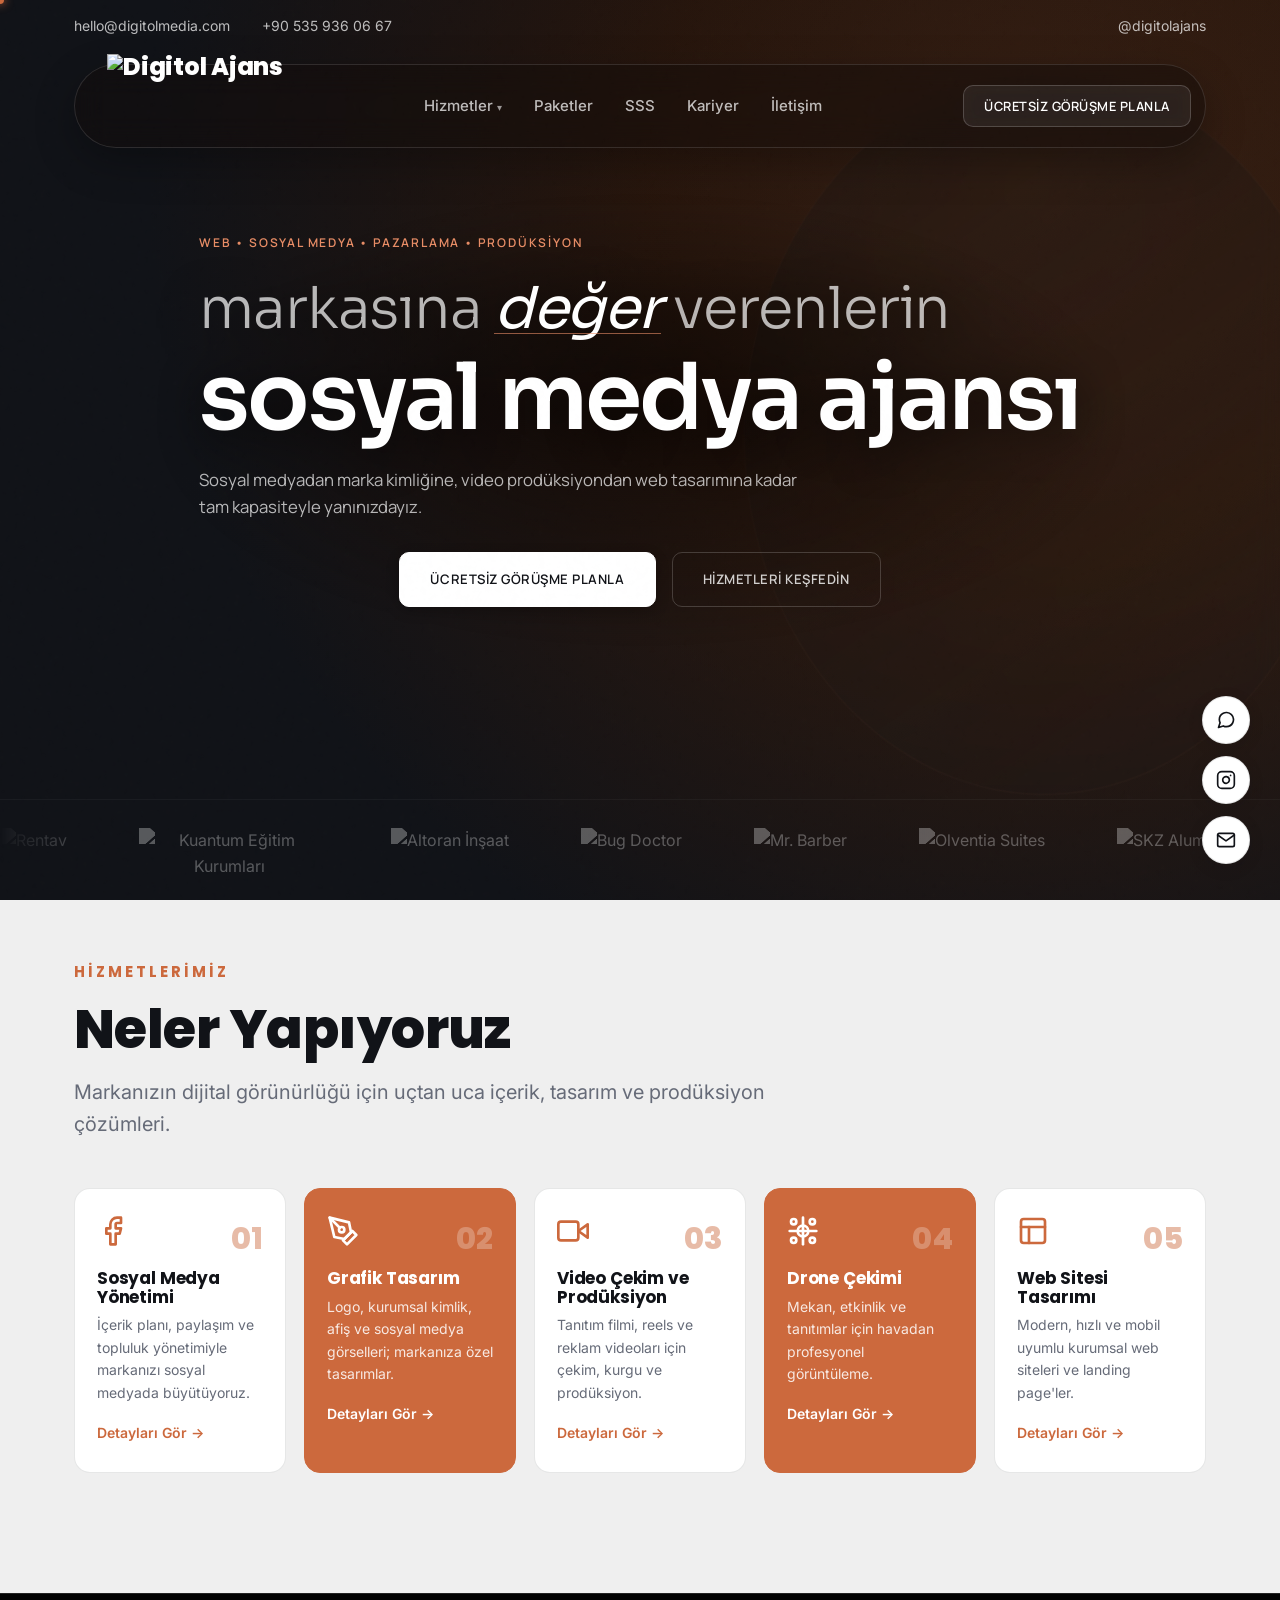
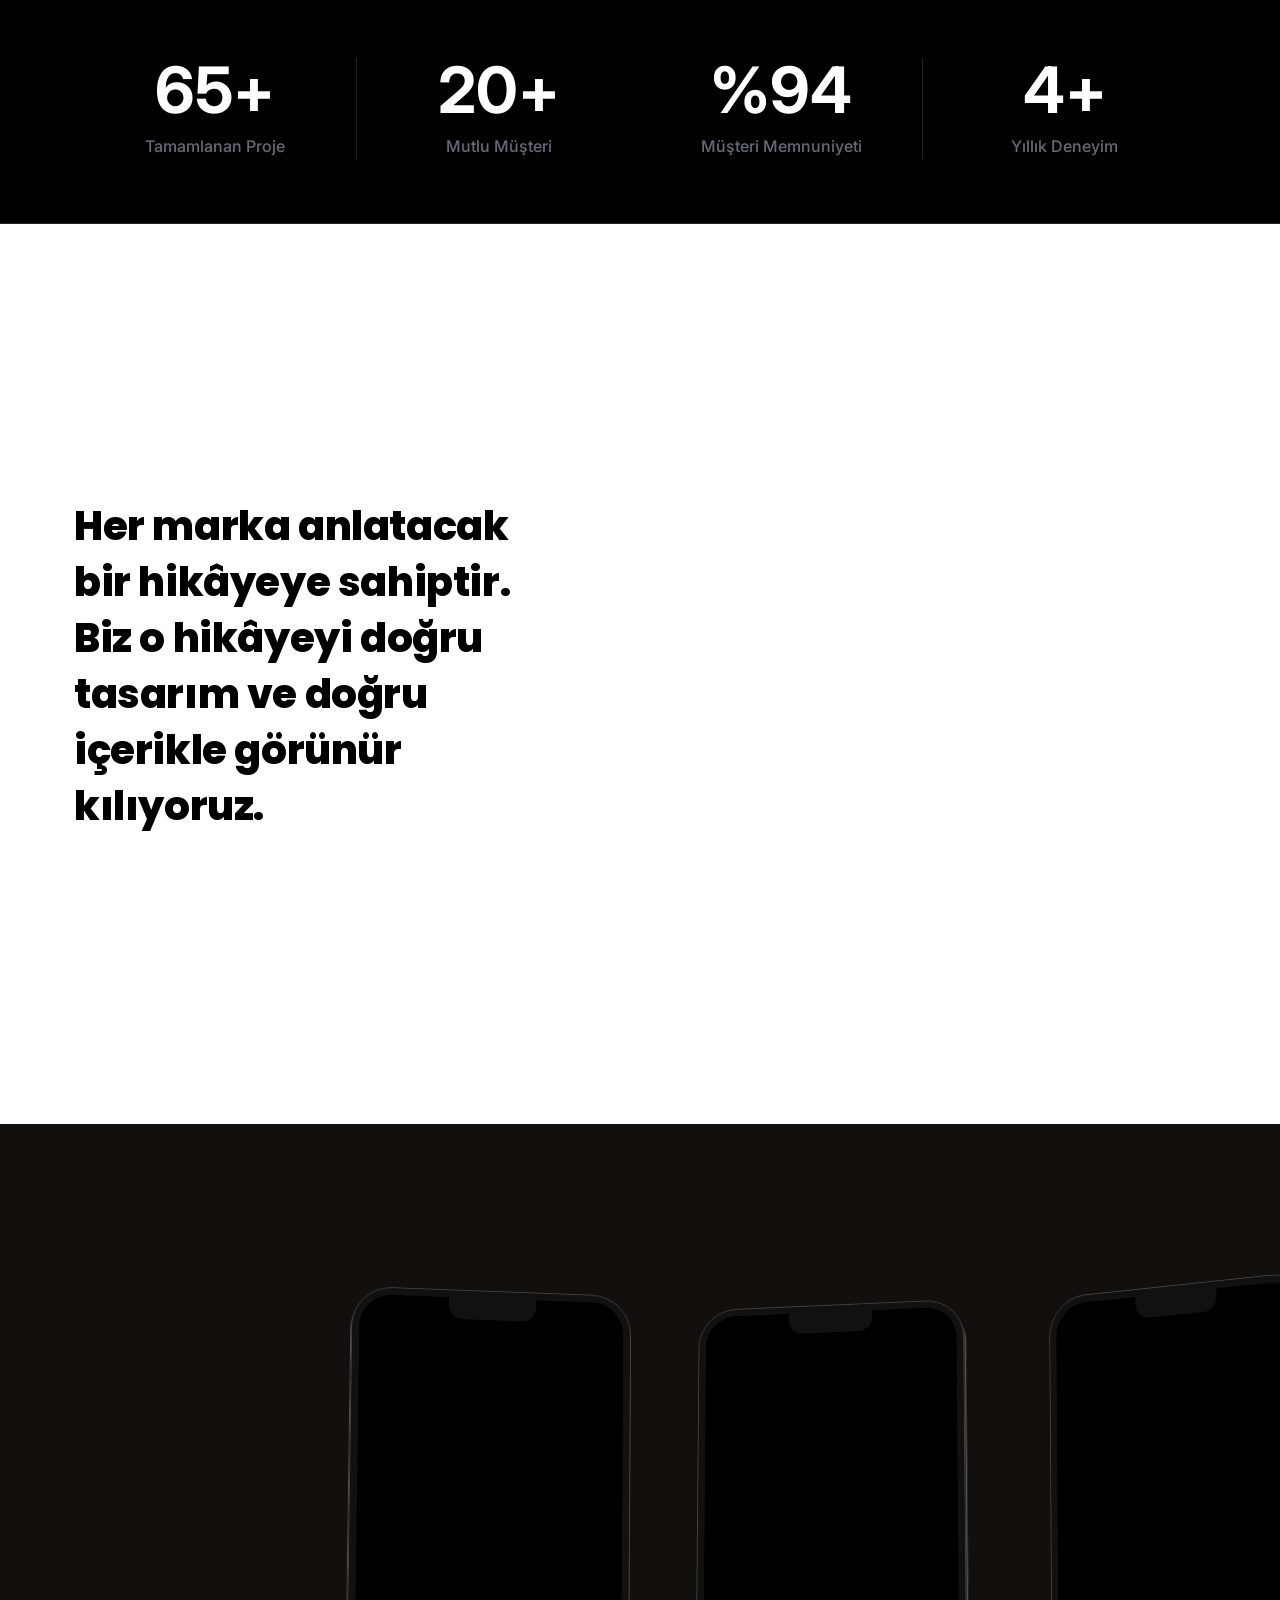
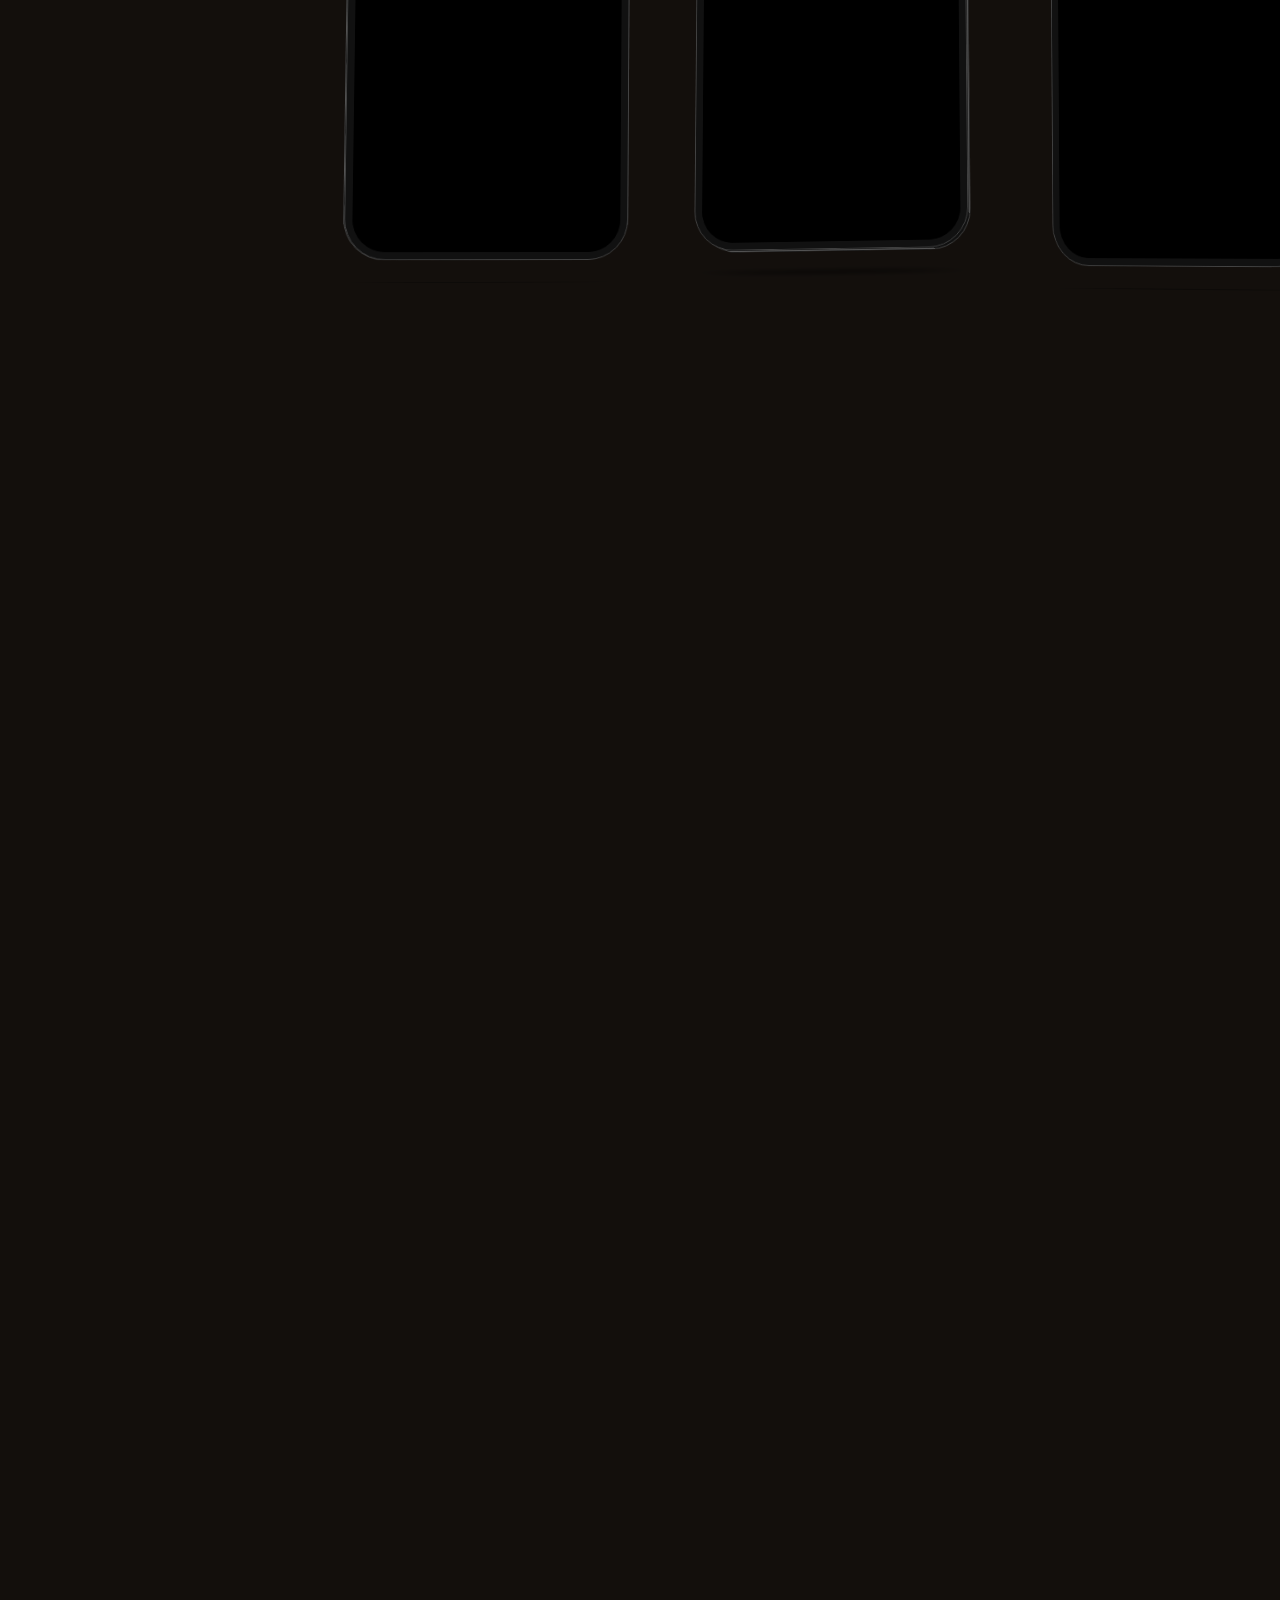
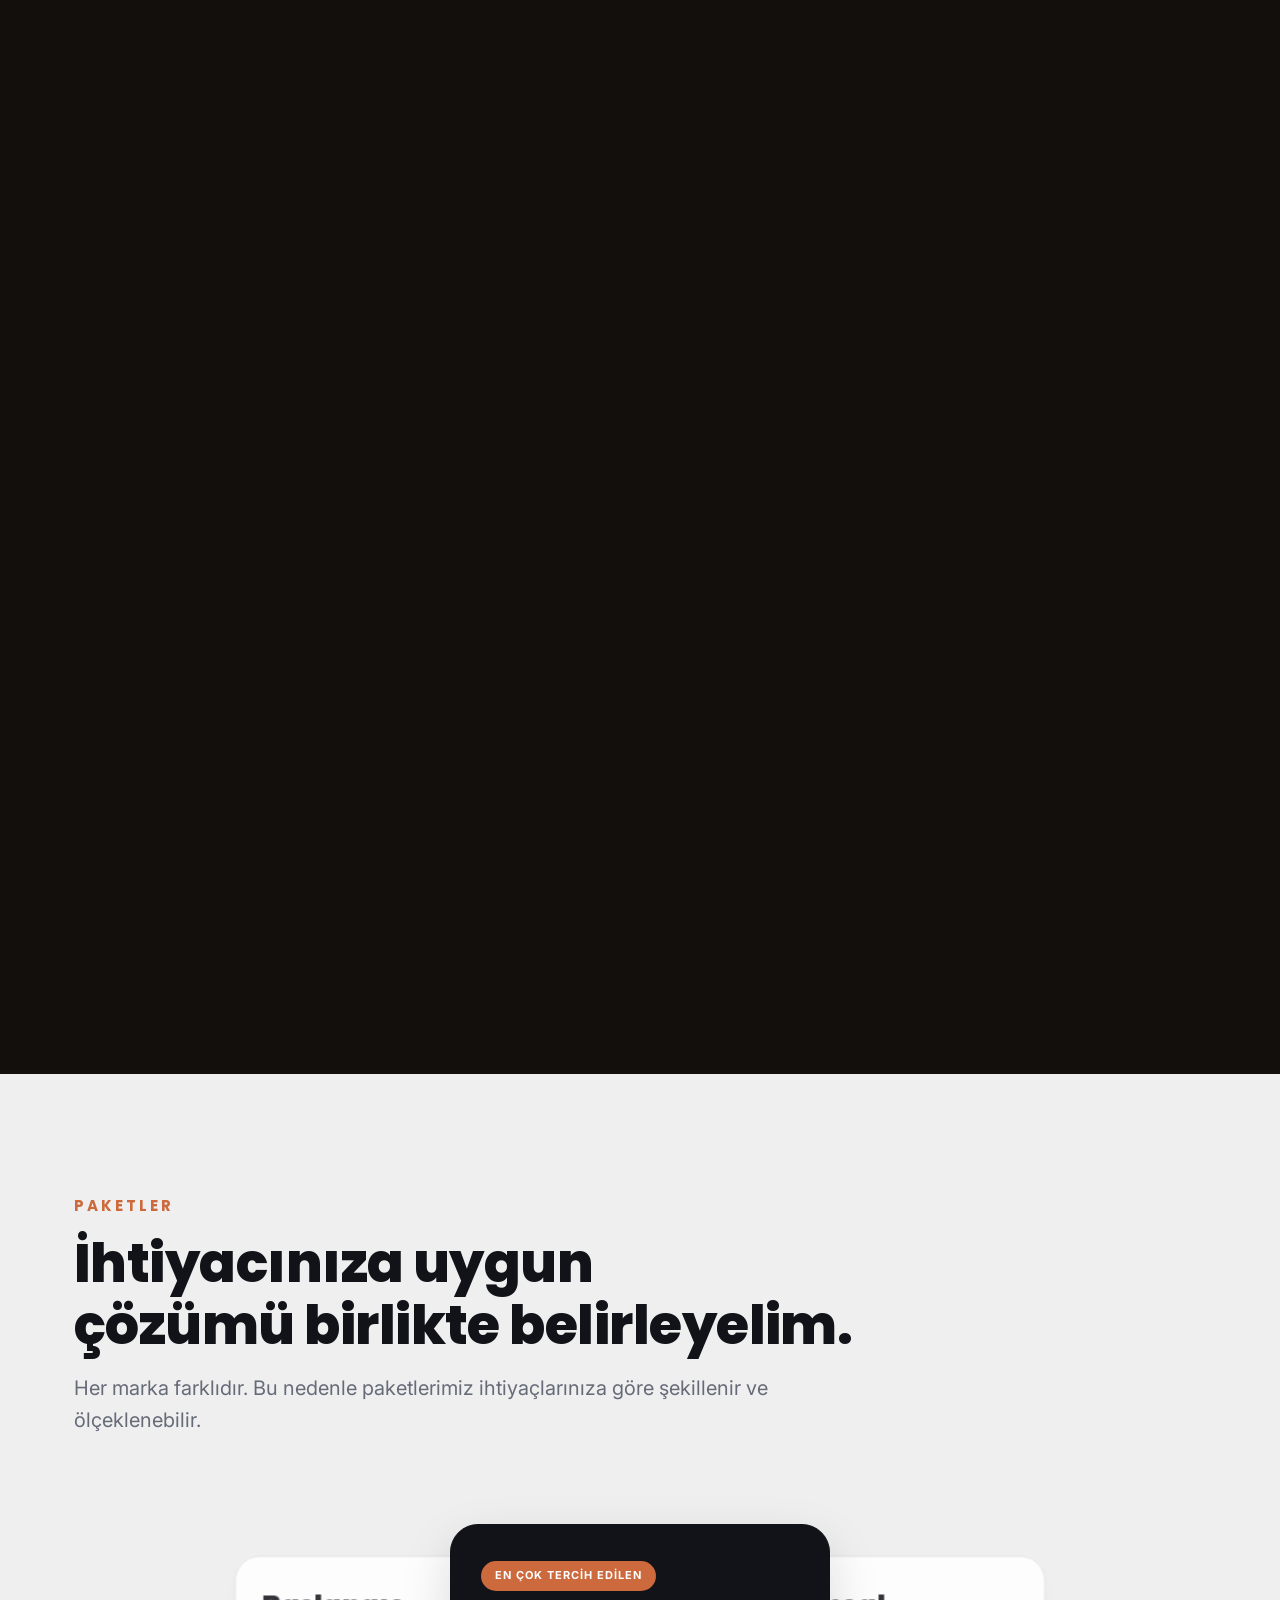
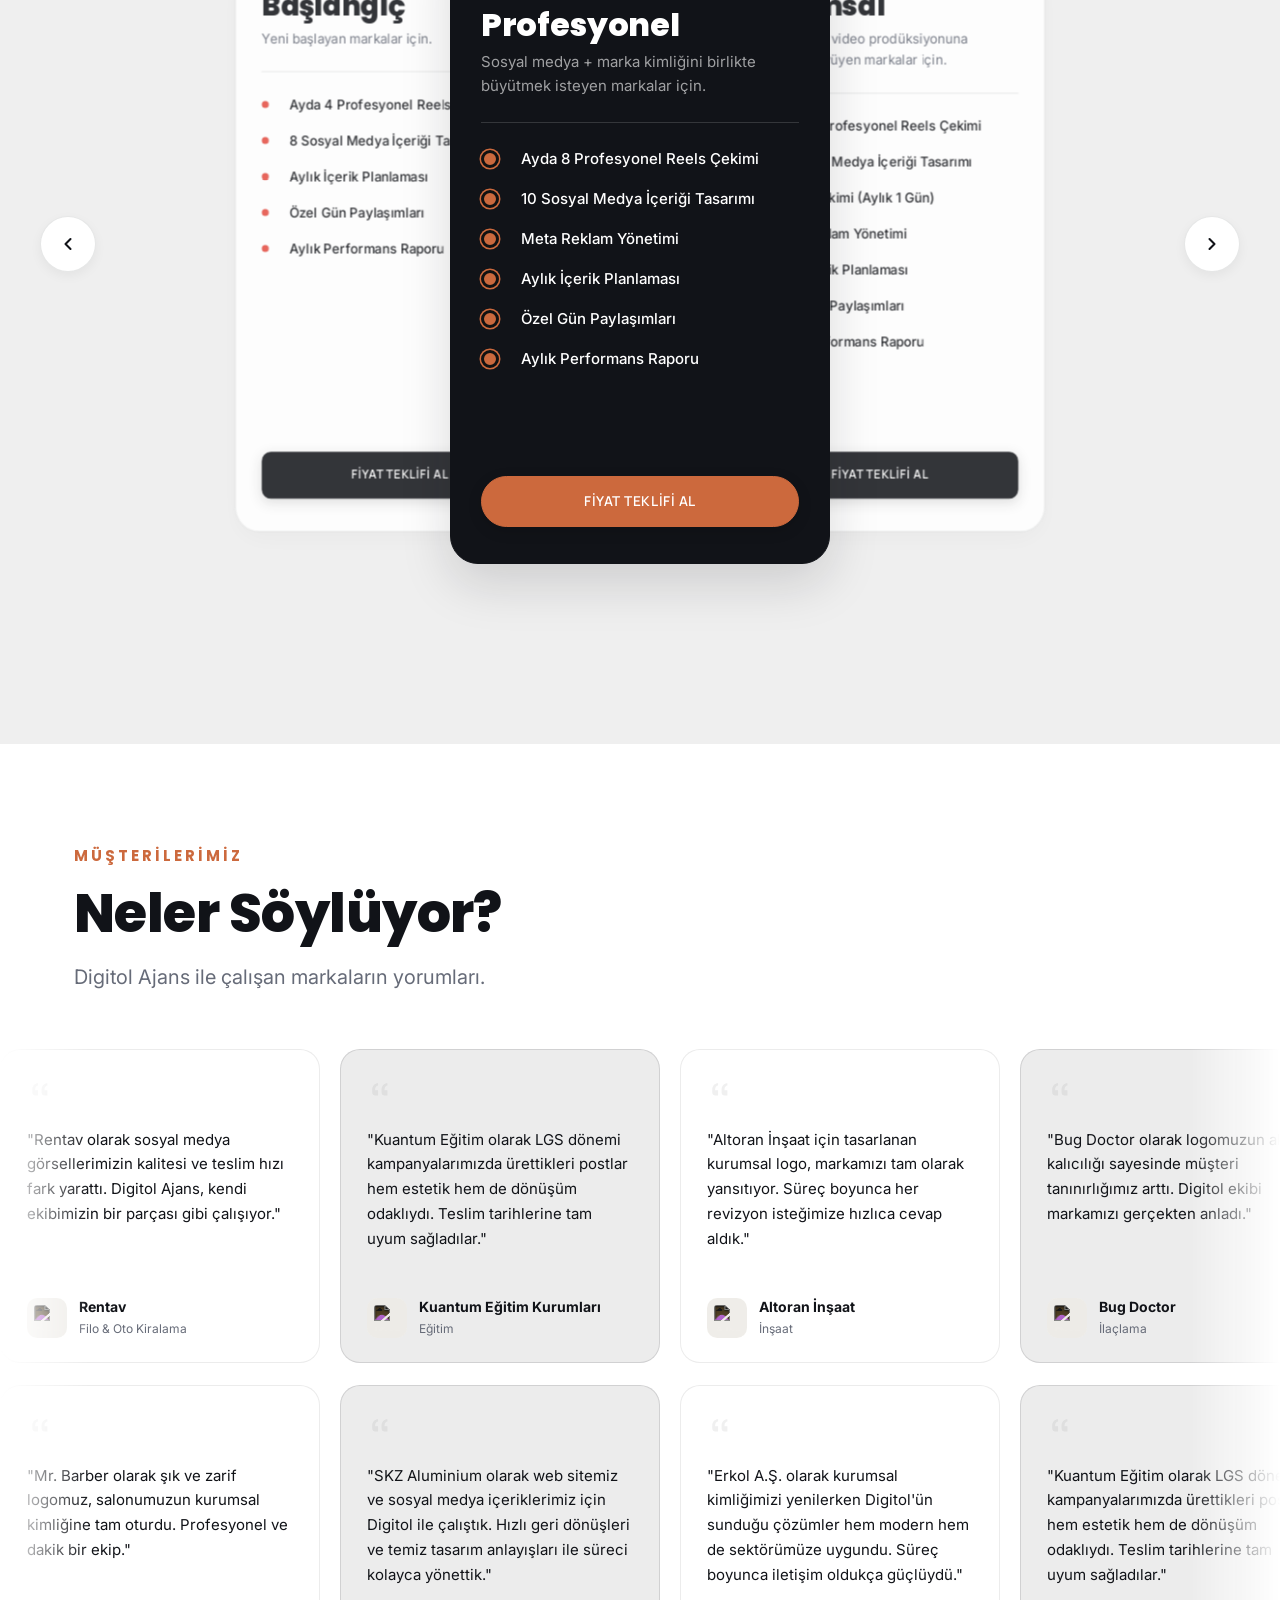
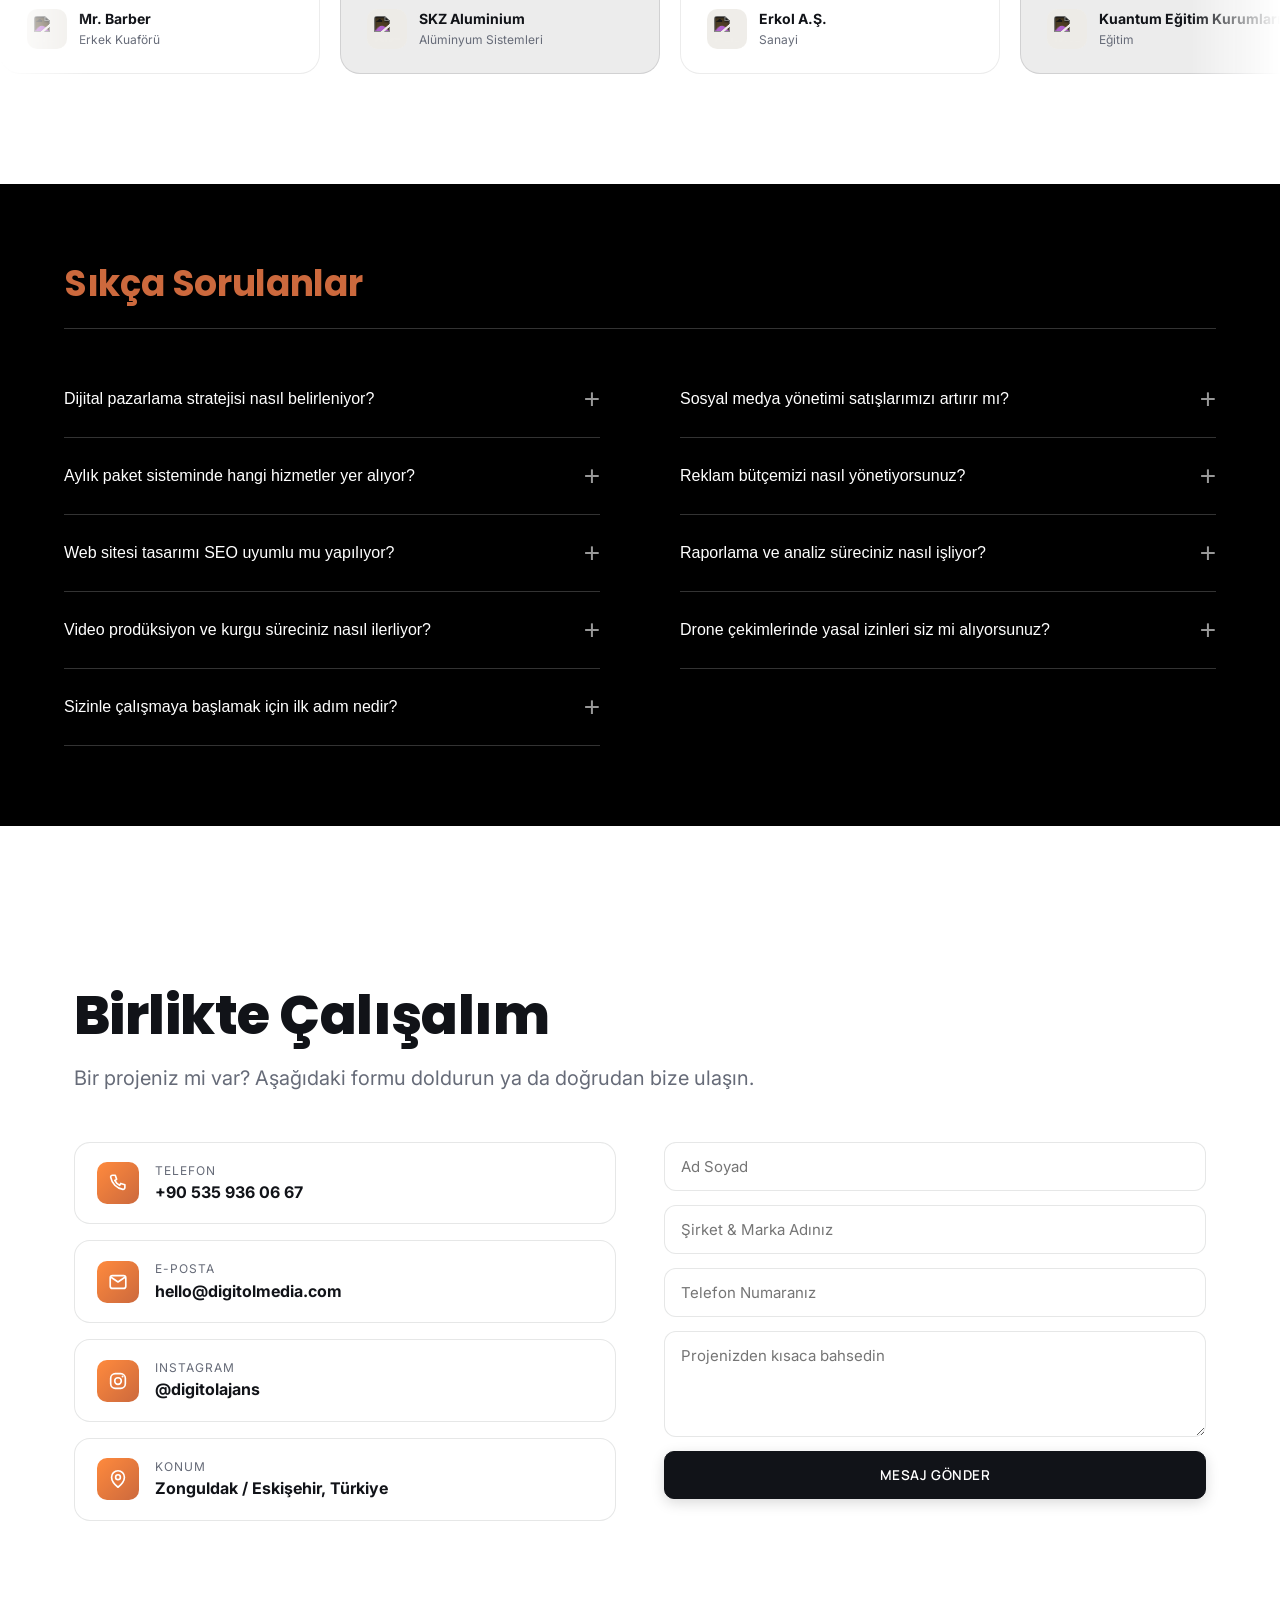
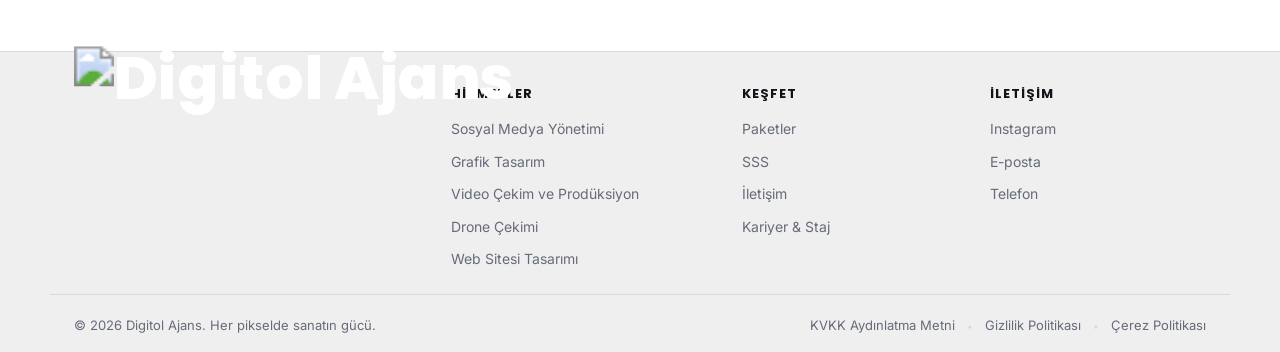
==== commit 84fb7cbc: "fix(cache): bump asset query versions to v2.1 for immediate mobile cache refresh" ====
--- a/index.html
+++ b/index.html
@@ -1,4 +1,4 @@
-<!DOCTYPE html>
+﻿<!DOCTYPE html>
 <html lang="tr">
 
 <head>
@@ -216,7 +216,7 @@
         border-color: #111318 !important;
     }
   </style>
-  <link rel="stylesheet" href="css/style.css">
+  <link rel="stylesheet" href="css/style.css?v=2.1">
   <script>document.documentElement.classList.add('js');</script>
 </head>
 
@@ -1180,8 +1180,9 @@
     </button>
   </div>
 
-  <script src="js/main.js"></script>
+  <script src="js/main.js?v=2.1"></script>
   <script type="module" src="js/r3f-bundle.js"></script>
 </body>
 
 </html>
+
--- a/css/style.css
+++ b/css/style.css
@@ -23,7 +23,8 @@
 }
 
 html {
-  scroll-behavior: smooth
+  scroll-behavior: smooth;
+  overflow-x: hidden;
 }
 
 body {
@@ -1181,7 +1182,29 @@
 
 @media (max-width:760px) {
   .orbit-wrap {
-    display: none
+    display: block;
+    opacity: 0.55;
+    transform: scale(0.62);
+    pointer-events: none;
+  }
+  .planet {
+    transform: rotate(var(--a)) translateX(170px);
+  }
+  .planet .ic {
+    width: 44px;
+    height: 44px;
+    margin: -22px;
+    border-radius: 12px;
+  }
+}
+
+@media (max-width: 420px) {
+  .orbit-wrap {
+    transform: scale(0.50);
+    opacity: 0.42;
+  }
+  .planet {
+    transform: rotate(var(--a)) translateX(145px);
   }
 }
 
@@ -2016,26 +2039,49 @@
 @media (max-width: 768px) {
   .pkg-carousel-container {
     height: auto !important;
-    padding: 20px 0;
+    padding: 10px 0 30px;
+    perspective: none !important;
   }
   .pkg-carousel-track-wrapper {
     height: auto !important;
+    max-width: 100%;
+    padding: 0 4px;
   }
   .pkg-carousel-track {
     display: flex;
     flex-direction: column;
     height: auto !important;
-    gap: 30px;
+    gap: 24px;
     position: relative;
     transform: none !important;
   }
   .pkg-card {
     position: relative !important;
     width: 100% !important;
+    max-width: 100% !important;
     height: auto !important;
     opacity: 1 !important;
     transform: none !important;
     pointer-events: auto !important;
+  }
+  .pkg-card-inner {
+    padding: 28px 20px !important;
+    border-radius: 22px !important;
+  }
+  .pkg-card.featured .pkg-card-inner {
+    background: var(--ink) !important;
+    border-color: var(--accent) !important;
+    box-shadow: 0 16px 40px rgba(0, 0, 0, 0.15) !important;
+  }
+  .pkg-card.featured .pkg-name,
+  .pkg-card.featured .pkg-features li {
+    color: #ffffff !important;
+  }
+  .pkg-card.featured .pkg-for {
+    color: rgba(255, 255, 255, 0.65) !important;
+  }
+  .pkg-card.featured .pkg-divider {
+    background: rgba(255, 255, 255, 0.15) !important;
   }
   .pkg-arrow {
     display: none !important;
@@ -3500,8 +3546,11 @@
 }
 
 @media (max-width: 1050px) {
+  .apple-showcase {
+    height: 200vh;
+  }
   .apple-text {
-    top: 15%;
+    top: 8%;
     left: 20px;
     right: 20px;
     text-align: center;
@@ -3509,18 +3558,30 @@
 
   .apple-scene {
     right: 50%;
-    top: 60%;
-    transform: translate(50%, -50%) scale(0.85);
+    top: 55%;
+    transform: translate(50%, -50%) scale(0.80);
   }
 }
 
 @media (max-width: 600px) {
+  .apple-showcase {
+    height: 165vh;
+  }
+  .apple-text {
+    top: 7%;
+    padding: 0 16px;
+  }
   .apple-text h2 {
-    font-size: 2.4rem;
+    font-size: clamp(1.8rem, 6vw, 2.3rem);
+    margin-bottom: 8px;
+  }
+  .apple-text p {
+    font-size: 0.95rem;
   }
 
   .apple-scene {
-    transform: translate(50%, -45%) scale(0.65);
+    top: 56%;
+    transform: translate(50%, -48%) scale(0.68);
   }
 }
 
@@ -3553,6 +3614,11 @@
   position: relative;
   width: 100%;
   height: 660px;
+  touch-action: pan-y;
+}
+
+.social-ecosystem-canvas canvas {
+  touch-action: pan-y !important;
 }
 
 @media (max-width: 980px) {
@@ -3562,7 +3628,7 @@
   }
 
   .social-ecosystem-canvas {
-    height: 480px;
+    height: 440px;
     order: -1;
   }
 
@@ -3573,11 +3639,11 @@
 
 @media (max-width: 600px) {
   .social-ecosystem {
-    padding: 80px 0;
+    padding: 60px 0;
   }
 
   .social-ecosystem-canvas {
-    height: 400px;
+    height: 360px;
   }
 }
 
@@ -3806,8 +3872,11 @@
 }
 
 @media (max-width: 1100px) {
+  .multi-phone-showcase {
+    height: 240vh;
+  }
   .multi-phone-text {
-    top: 15%;
+    top: 10%;
     left: 20px;
     right: 20px;
     text-align: center;
@@ -3815,18 +3884,44 @@
   }
 
   .multi-phone-scene {
-    transform: translate(-50%, -40%) scale(0.75);
+    transform: translate(-50%, -40%) scale(0.78);
     left: 50%;
   }
 }
 
-@media (max-width: 600px) {
+@media (max-width: 768px) {
+  .multi-phone-showcase {
+    height: 180vh;
+  }
+  .multi-phone-text {
+    top: 8%;
+    padding: 0 16px;
+    left: 10px;
+    right: 10px;
+    max-width: 100%;
+    text-align: center;
+  }
   .multi-phone-text h2 {
-    font-size: 2.6rem;
-  }
-
+    font-size: clamp(2rem, 6vw, 2.5rem);
+    margin-bottom: 8px;
+  }
+  .multi-phone-text p {
+    font-size: 1rem;
+  }
   .multi-phone-scene {
-    transform: translate(-50%, -35%) scale(0.5);
+    top: 54%;
+    left: 50%;
+    transform: translate(-50%, -46%);
+  }
+}
+
+@media (max-width: 480px) {
+  .multi-phone-showcase {
+    height: 165vh;
+  }
+  .multi-phone-scene {
+    top: 55%;
+    transform: translate(-50%, -48%);
   }
 }
 
@@ -4697,8 +4792,18 @@
     grid-template-columns: 1fr !important;
     gap: 40px !important;
   }
-  .social-sidebar, .social-reach-pill {
+  .social-sidebar {
     display: none;
+  }
+  .social-reach-pill {
+    right: 12px;
+    top: -16px;
+    padding: 10px 18px;
+    transform: scale(0.88);
+    transform-origin: top right;
+  }
+  .srp-value {
+    font-size: 22px;
   }
 }
 
@@ -4996,6 +5101,41 @@
 
 @media (max-width: 980px) {
   .drone-hud-frame { border-radius: 24px; }
+}
+
+@media (max-width: 600px) {
+  .drone-hud-frame {
+    border-radius: 18px;
+    aspect-ratio: 4 / 3;
+  }
+  .dh-hud {
+    padding: 14px 16px;
+  }
+  .dh-tele-val {
+    font-size: 11px;
+  }
+  .dh-tele-lbl {
+    font-size: 8px;
+  }
+  .dh-target-box {
+    width: 68px;
+    height: 68px;
+  }
+  .dh-target-tag {
+    font-size: 8px;
+    padding: 2px 6px;
+  }
+  .dh-target-label {
+    font-size: 11px;
+  }
+  .dh-corner {
+    width: 14px;
+    height: 14px;
+  }
+  .dh-corner-tl { top: 12px; left: 12px; }
+  .dh-corner-tr { top: 12px; right: 12px; }
+  .dh-corner-bl { bottom: 12px; left: 12px; }
+  .dh-corner-br { bottom: 12px; right: 12px; }
 }
 
 @media (prefers-reduced-motion: reduce) {
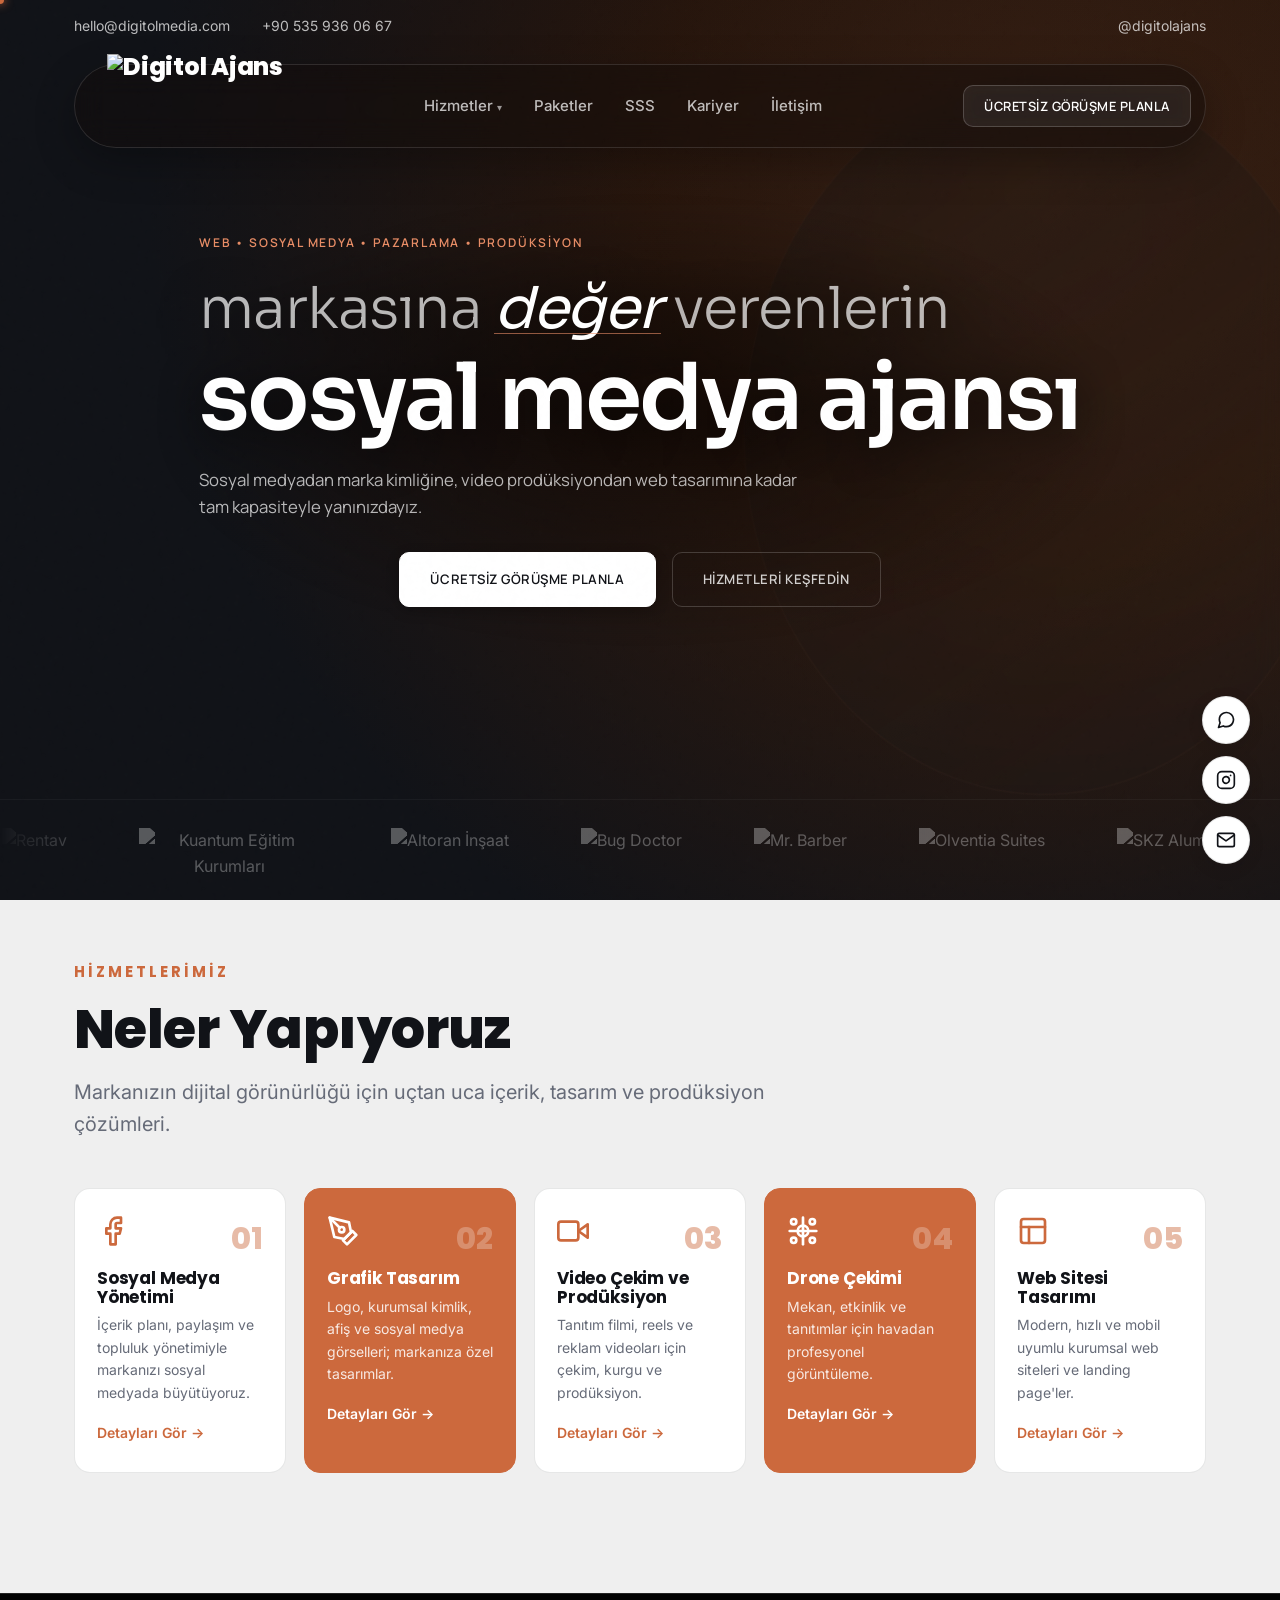
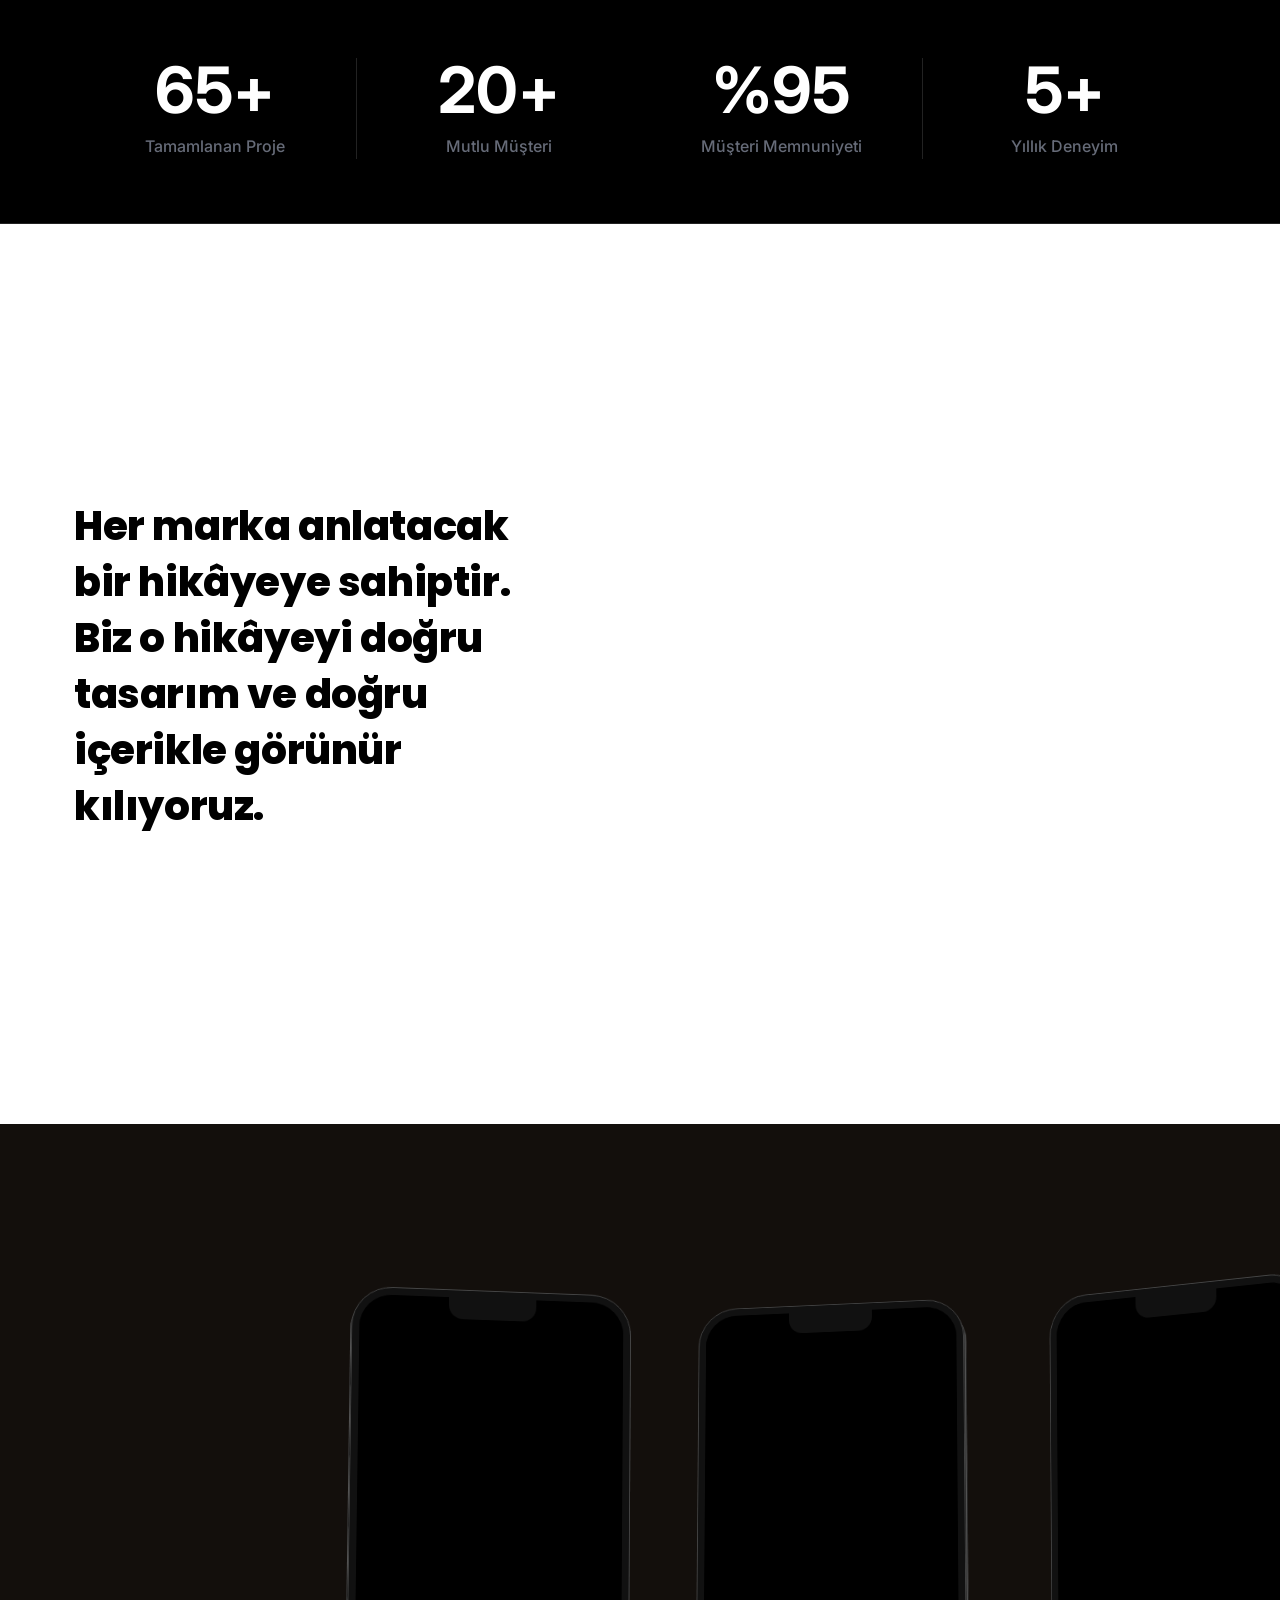
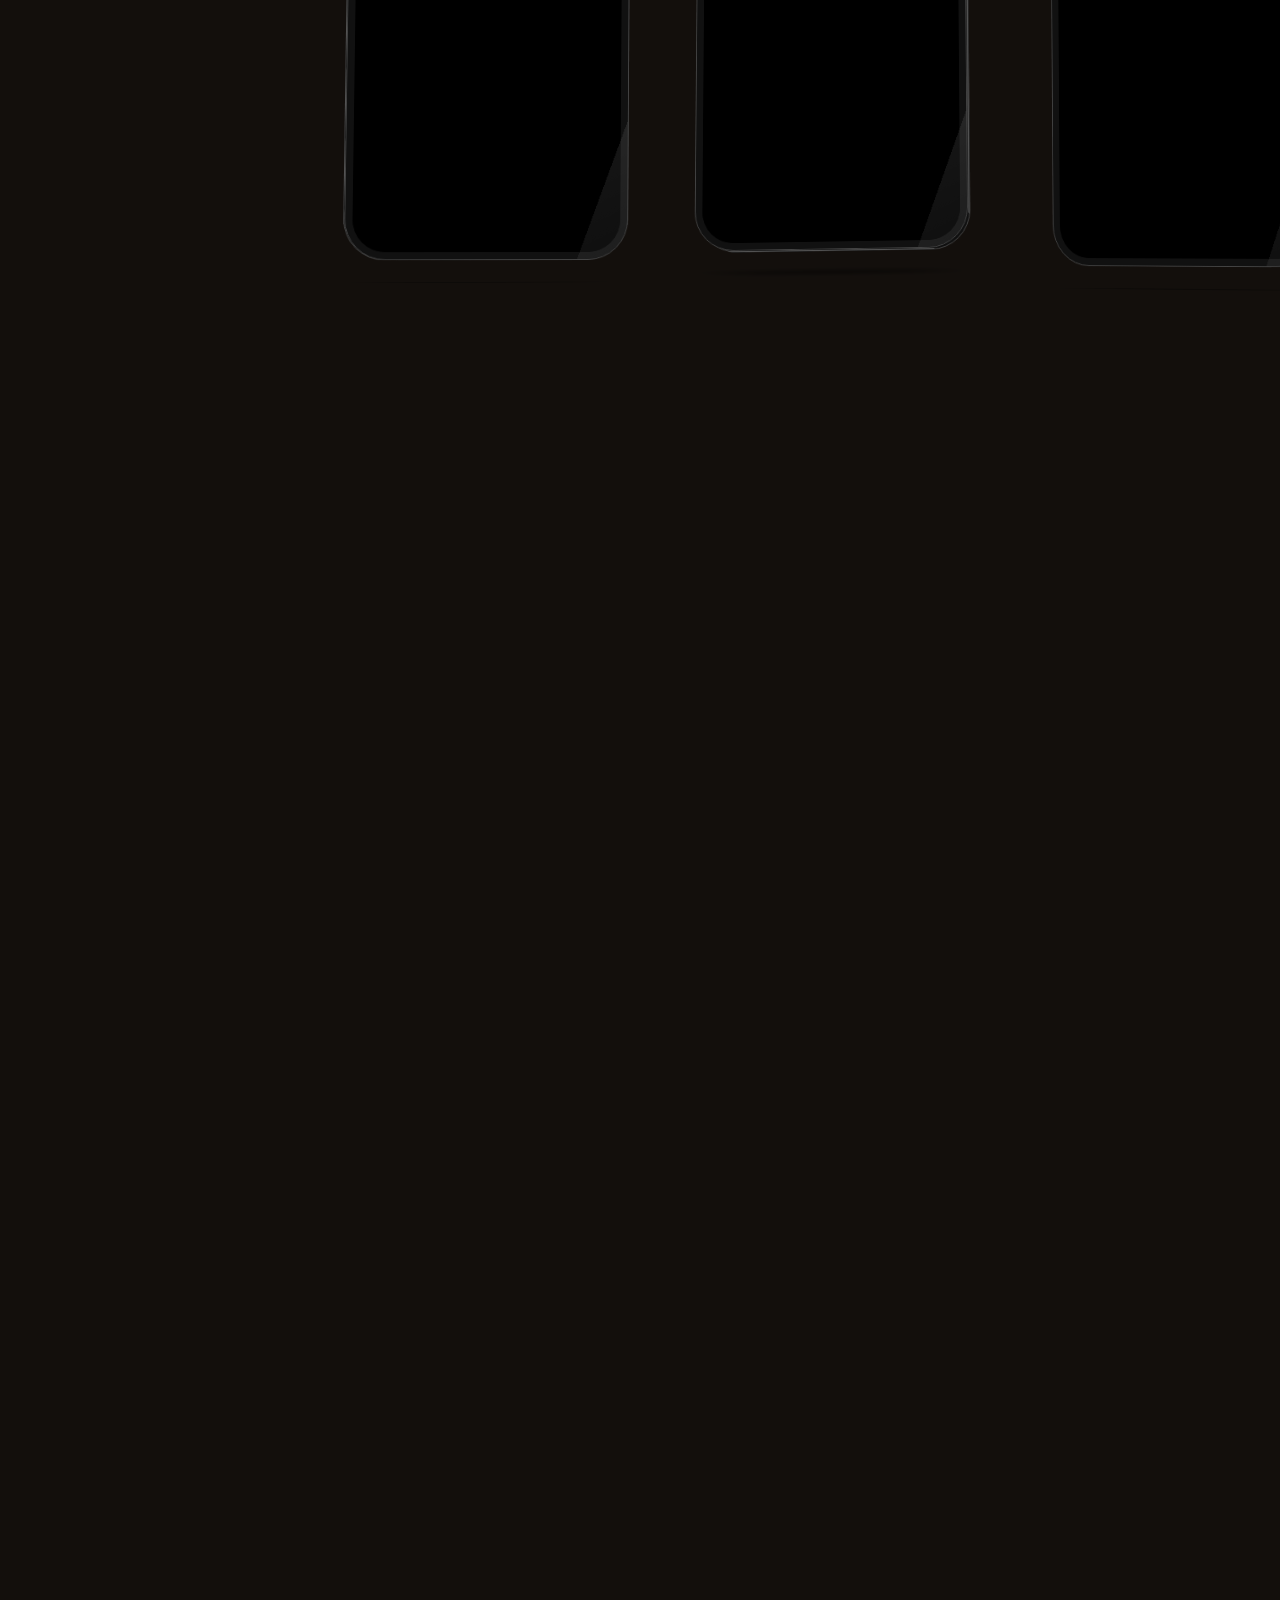
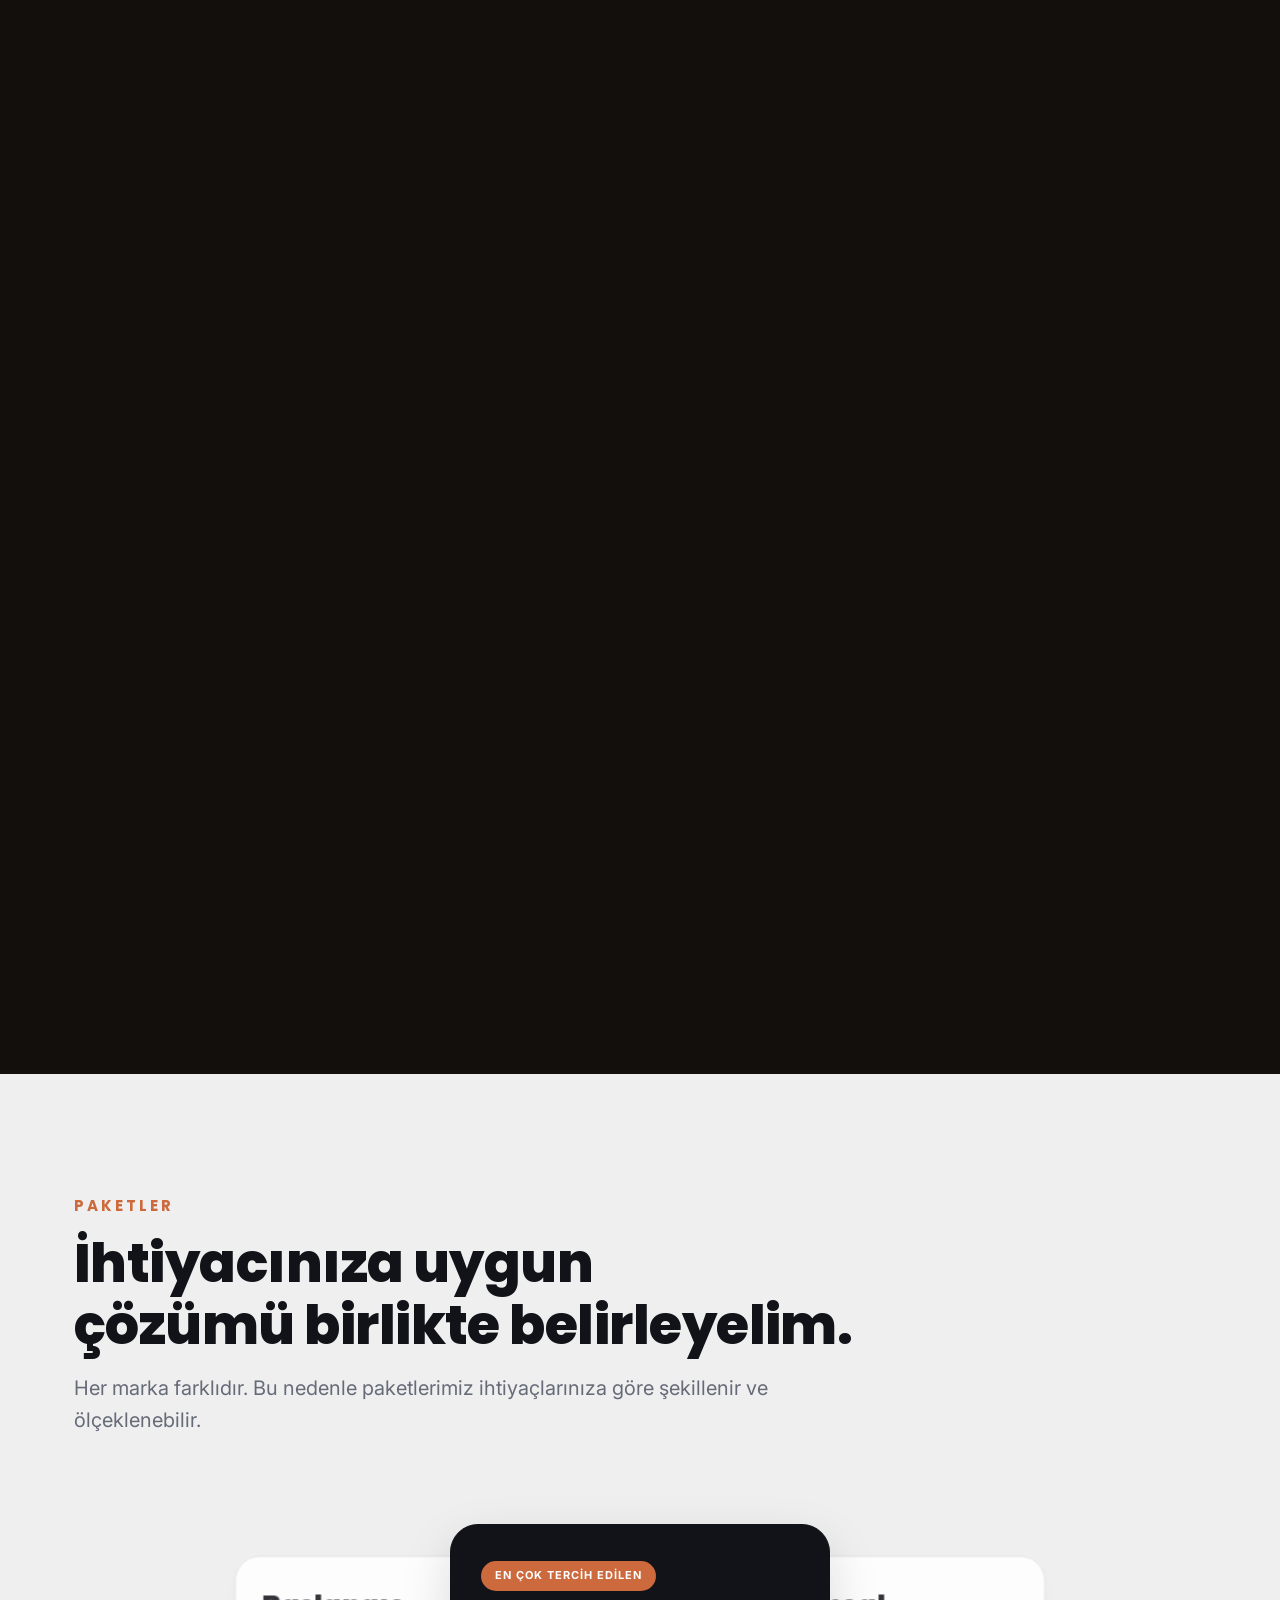
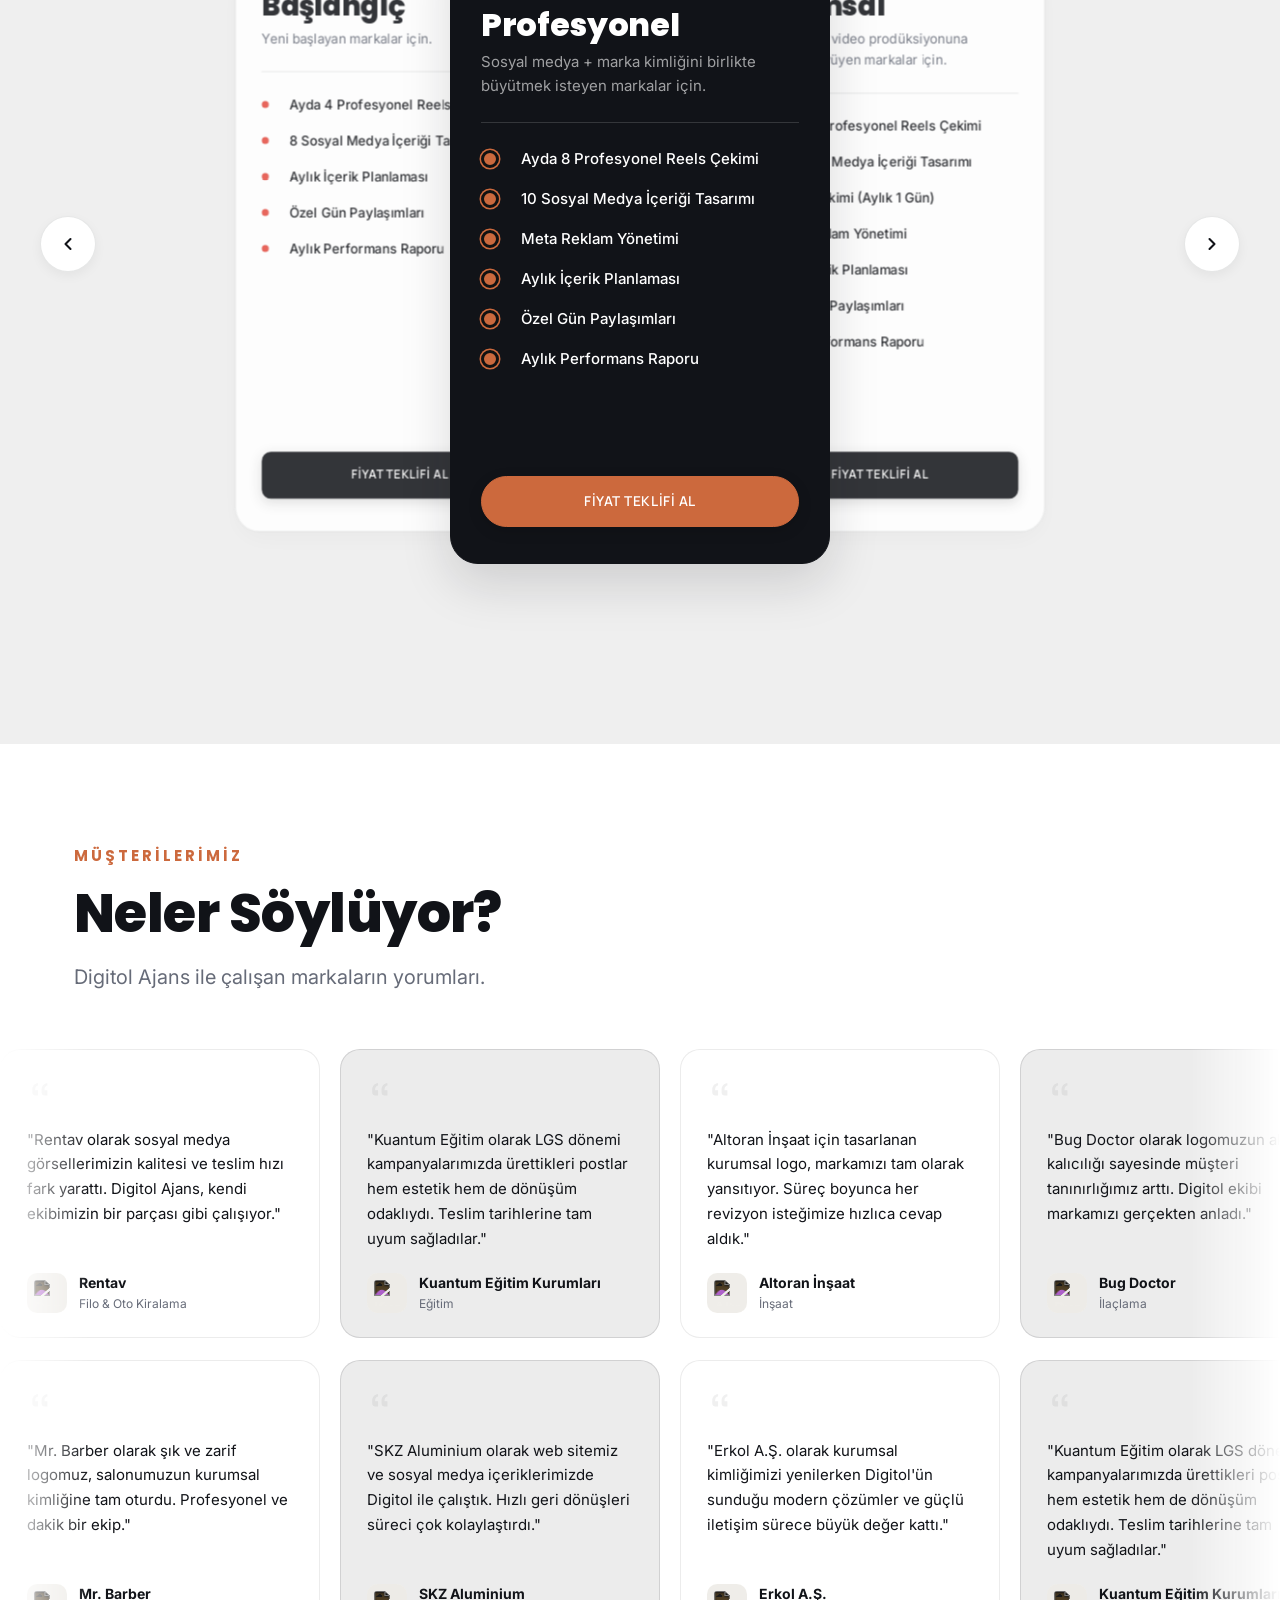
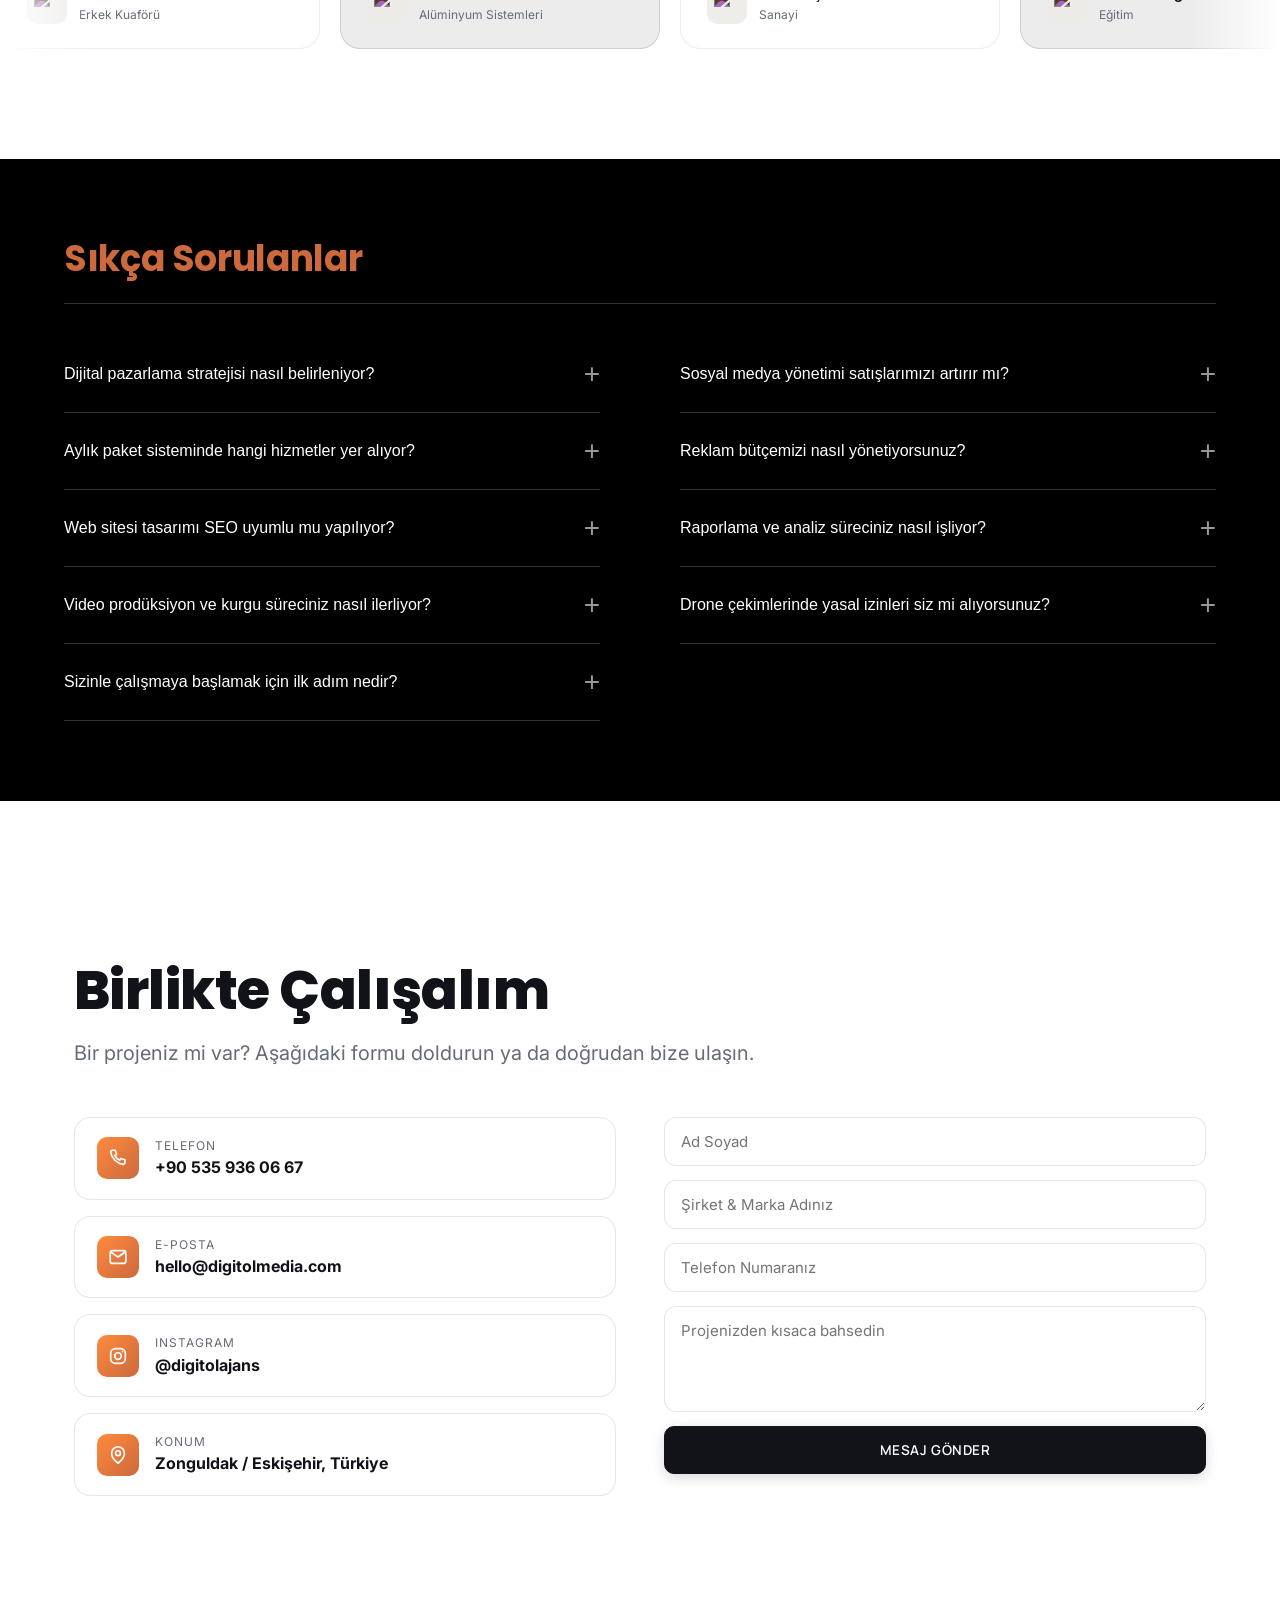
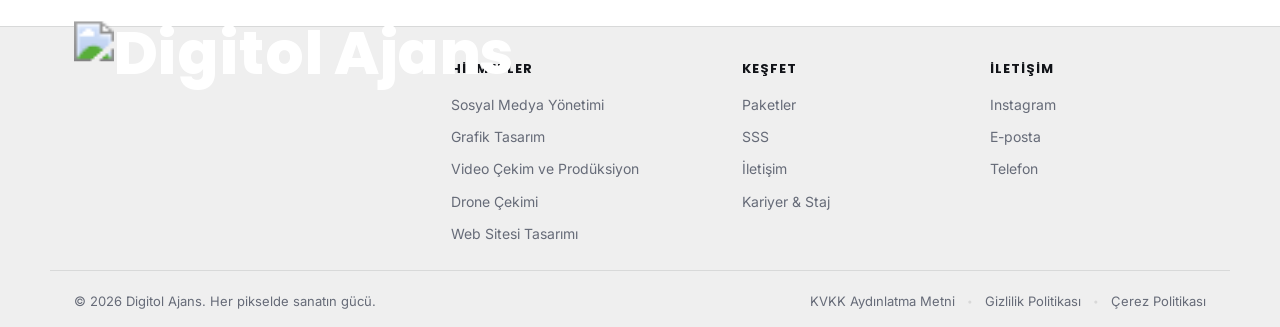
==== commit e1bd0f41: "fix(mobile): optimize testimonial cards, marquee bounds and text sizing for iPhone 13" ====
--- a/index.html
+++ b/index.html
@@ -216,7 +216,7 @@
         border-color: #111318 !important;
     }
   </style>
-  <link rel="stylesheet" href="css/style.css?v=2.1">
+  <link rel="stylesheet" href="css/style.css?v=2.2">
   <script>document.documentElement.classList.add('js');</script>
 </head>
 
@@ -815,7 +815,7 @@
           <!-- Additional testimonial based on existing client marquee -->
           <div class="testi-card">
             <div class="testi-quote-icon" aria-hidden="true"><svg width="28" height="28" viewBox="0 0 32 32" fill="none" xmlns="http://www.w3.org/2000/svg"><path d="M9.33 20C7.49 20 6 18.43 6 16.5V13c0-3.87 2.93-7 6.67-7v2.67C10.62 8.67 9.33 10.69 9.33 13v1h3.34V20H9.33zm10.67 0c-1.84 0-3.33-1.57-3.33-3.5V13c0-3.87 2.93-7 6.66-7v2.67c-1.84 0-3.33 2.02-3.33 4.33v1h3.33V20H20z" fill="currentColor"/></svg></div>
-            <p>"Olventia Suites olarak dijital varlığımızı güçlendirmek için Digitol ile çalıştık. Hem sosyal medya tasarımlarımız hem de kurumsal kimliğimiz çok daha profesyonel bir görünüm kazandı."</p>
+            <p>"Olventia Suites olarak sosyal medya ve kurumsal kimlik tasarımlarımızda Digitol ile çalıştık. Markamız çok daha profesyonel bir görünüm kazandı."</p>
             <div class="testi-who">
               <img src="images/logos/olventia.png" alt="Olventia Suites" class="testi-logo">
               <div><b>Olventia Suites</b><span>Otelcilik</span></div>
@@ -856,7 +856,7 @@
           </div>
           <div class="testi-card" aria-hidden="true">
             <div class="testi-quote-icon" aria-hidden="true"><svg width="28" height="28" viewBox="0 0 32 32" fill="none" xmlns="http://www.w3.org/2000/svg"><path d="M9.33 20C7.49 20 6 18.43 6 16.5V13c0-3.87 2.93-7 6.67-7v2.67C10.62 8.67 9.33 10.69 9.33 13v1h3.34V20H9.33zm10.67 0c-1.84 0-3.33-1.57-3.33-3.5V13c0-3.87 2.93-7 6.66-7v2.67c-1.84 0-3.33 2.02-3.33 4.33v1h3.33V20H20z" fill="currentColor"/></svg></div>
-            <p>"Olventia Suites olarak dijital varlığımızı güçlendirmek için Digitol ile çalıştık. Hem sosyal medya tasarımlarımız hem de kurumsal kimliğimiz çok daha profesyonel bir görünüm kazandı."</p>
+            <p>"Olventia Suites olarak sosyal medya ve kurumsal kimlik tasarımlarımızda Digitol ile çalıştık. Markamız çok daha profesyonel bir görünüm kazandı."</p>
             <div class="testi-who">
               <img src="images/logos/olventia.png" alt="Olventia Suites" class="testi-logo">
               <div><b>Olventia Suites</b><span>Otelcilik</span></div>
@@ -880,7 +880,7 @@
           <!-- Additional testimonial based on existing client marquee -->
           <div class="testi-card">
             <div class="testi-quote-icon" aria-hidden="true"><svg width="28" height="28" viewBox="0 0 32 32" fill="none" xmlns="http://www.w3.org/2000/svg"><path d="M9.33 20C7.49 20 6 18.43 6 16.5V13c0-3.87 2.93-7 6.67-7v2.67C10.62 8.67 9.33 10.69 9.33 13v1h3.34V20H9.33zm10.67 0c-1.84 0-3.33-1.57-3.33-3.5V13c0-3.87 2.93-7 6.66-7v2.67c-1.84 0-3.33 2.02-3.33 4.33v1h3.33V20H20z" fill="currentColor"/></svg></div>
-            <p>"SKZ Aluminium olarak web sitemiz ve sosyal medya içeriklerimiz için Digitol ile çalıştık. Hızlı geri dönüşleri ve temiz tasarım anlayışları ile süreci kolayca yönettik."</p>
+            <p>"SKZ Aluminium olarak web sitemiz ve sosyal medya içeriklerimizde Digitol ile çalıştık. Hızlı geri dönüşleri süreci çok kolaylaştırdı."</p>
             <div class="testi-who">
               <img src="images/logos/skz_aluminium.png" alt="SKZ Aluminium" class="testi-logo">
               <div><b>SKZ Aluminium</b><span>Alüminyum Sistemleri</span></div>
@@ -889,7 +889,7 @@
           <!-- Additional testimonial based on existing client marquee -->
           <div class="testi-card">
             <div class="testi-quote-icon" aria-hidden="true"><svg width="28" height="28" viewBox="0 0 32 32" fill="none" xmlns="http://www.w3.org/2000/svg"><path d="M9.33 20C7.49 20 6 18.43 6 16.5V13c0-3.87 2.93-7 6.67-7v2.67C10.62 8.67 9.33 10.69 9.33 13v1h3.34V20H9.33zm10.67 0c-1.84 0-3.33-1.57-3.33-3.5V13c0-3.87 2.93-7 6.66-7v2.67c-1.84 0-3.33 2.02-3.33 4.33v1h3.33V20H20z" fill="currentColor"/></svg></div>
-            <p>"Erkol A.Ş. olarak kurumsal kimliğimizi yenilerken Digitol'ün sunduğu çözümler hem modern hem de sektörümüze uygundu. Süreç boyunca iletişim oldukça güçlüydü."</p>
+            <p>"Erkol A.Ş. olarak kurumsal kimliğimizi yenilerken Digitol'ün sunduğu modern çözümler ve güçlü iletişim sürece büyük değer kattı."</p>
             <div class="testi-who">
               <img src="images/logos/erkol.png" alt="Erkol A.Ş." class="testi-logo">
               <div><b>Erkol A.Ş.</b><span>Sanayi</span></div>
@@ -922,7 +922,7 @@
           </div>
           <div class="testi-card" aria-hidden="true">
             <div class="testi-quote-icon" aria-hidden="true"><svg width="28" height="28" viewBox="0 0 32 32" fill="none" xmlns="http://www.w3.org/2000/svg"><path d="M9.33 20C7.49 20 6 18.43 6 16.5V13c0-3.87 2.93-7 6.67-7v2.67C10.62 8.67 9.33 10.69 9.33 13v1h3.34V20H9.33zm10.67 0c-1.84 0-3.33-1.57-3.33-3.5V13c0-3.87 2.93-7 6.66-7v2.67c-1.84 0-3.33 2.02-3.33 4.33v1h3.33V20H20z" fill="currentColor"/></svg></div>
-            <p>"SKZ Aluminium olarak web sitemiz ve sosyal medya içeriklerimiz için Digitol ile çalıştık. Hızlı geri dönüşleri ve temiz tasarım anlayışları ile süreci kolayca yönettik."</p>
+            <p>"SKZ Aluminium olarak web sitemiz ve sosyal medya içeriklerimizde Digitol ile çalıştık. Hızlı geri dönüşleri süreci çok kolaylaştırdı."</p>
             <div class="testi-who">
               <img src="images/logos/skz_aluminium.png" alt="SKZ Aluminium" class="testi-logo">
               <div><b>SKZ Aluminium</b><span>Alüminyum Sistemleri</span></div>
@@ -930,10 +930,26 @@
           </div>
           <div class="testi-card" aria-hidden="true">
             <div class="testi-quote-icon" aria-hidden="true"><svg width="28" height="28" viewBox="0 0 32 32" fill="none" xmlns="http://www.w3.org/2000/svg"><path d="M9.33 20C7.49 20 6 18.43 6 16.5V13c0-3.87 2.93-7 6.67-7v2.67C10.62 8.67 9.33 10.69 9.33 13v1h3.34V20H9.33zm10.67 0c-1.84 0-3.33-1.57-3.33-3.5V13c0-3.87 2.93-7 6.66-7v2.67c-1.84 0-3.33 2.02-3.33 4.33v1h3.33V20H20z" fill="currentColor"/></svg></div>
-            <p>"Erkol A.Ş. olarak kurumsal kimliğimizi yenilerken Digitol'ün sunduğu çözümler hem modern hem de sektörümüze uygundu. Süreç boyunca iletişim oldukça güçlüydü."</p>
+            <p>"Erkol A.Ş. olarak kurumsal kimliğimizi yenilerken Digitol'ün sunduğu modern çözümler ve güçlü iletişim sürece büyük değer kattı."</p>
             <div class="testi-who">
               <img src="images/logos/erkol.png" alt="Erkol A.Ş." class="testi-logo">
               <div><b>Erkol A.Ş.</b><span>Sanayi</span></div>
+            </div>
+          </div>
+          <div class="testi-card" aria-hidden="true">
+            <div class="testi-quote-icon" aria-hidden="true"><svg width="28" height="28" viewBox="0 0 32 32" fill="none" xmlns="http://www.w3.org/2000/svg"><path d="M9.33 20C7.49 20 6 18.43 6 16.5V13c0-3.87 2.93-7 6.67-7v2.67C10.62 8.67 9.33 10.69 9.33 13v1h3.34V20H9.33zm10.67 0c-1.84 0-3.33-1.57-3.33-3.5V13c0-3.87 2.93-7 6.66-7v2.67c-1.84 0-3.33 2.02-3.33 4.33v1h3.33V20H20z" fill="currentColor"/></svg></div>
+            <p>"Kuantum Eğitim olarak LGS dönemi kampanyalarımızda ürettikleri postlar hem estetik hem de dönüşüm odaklıydı. Teslim tarihlerine tam uyum sağladılar."</p>
+            <div class="testi-who">
+              <img src="images/logos/kuantum.png" alt="Kuantum Eğitim Kurumları" class="testi-logo">
+              <div><b>Kuantum Eğitim Kurumları</b><span>Eğitim</span></div>
+            </div>
+          </div>
+          <div class="testi-card" aria-hidden="true">
+            <div class="testi-quote-icon" aria-hidden="true"><svg width="28" height="28" viewBox="0 0 32 32" fill="none" xmlns="http://www.w3.org/2000/svg"><path d="M9.33 20C7.49 20 6 18.43 6 16.5V13c0-3.87 2.93-7 6.67-7v2.67C10.62 8.67 9.33 10.69 9.33 13v1h3.34V20H9.33zm10.67 0c-1.84 0-3.33-1.57-3.33-3.5V13c0-3.87 2.93-7 6.66-7v2.67c-1.84 0-3.33 2.02-3.33 4.33v1h3.33V20H20z" fill="currentColor"/></svg></div>
+            <p>"Altoran İnşaat için tasarlanan kurumsal logo, markamızı tam olarak yansıtıyor. Süreç boyunca her revizyon isteğimize hızlıca cevap aldık."</p>
+            <div class="testi-who">
+              <img src="images/logos/altoran.png" alt="Altoran İnşaat" class="testi-logo">
+              <div><b>Altoran İnşaat</b><span>İnşaat</span></div>
             </div>
           </div>
           <div class="testi-card" aria-hidden="true">
@@ -1180,9 +1196,10 @@
     </button>
   </div>
 
-  <script src="js/main.js?v=2.1"></script>
+  <script src="js/main.js?v=2.2"></script>
   <script type="module" src="js/r3f-bundle.js"></script>
 </body>
 
 </html>
 
+
--- a/css/style.css
+++ b/css/style.css
@@ -2251,12 +2251,53 @@
 
 /* Mobile */
 @media (max-width: 767px) {
+  .testi-track-wrapper {
+    -webkit-mask-image: linear-gradient(90deg, transparent 0%, #000 3%, #000 97%, transparent 100%);
+    mask-image: linear-gradient(90deg, transparent 0%, #000 3%, #000 97%, transparent 100%);
+  }
+  .testi-row {
+    gap: 14px;
+    align-items: stretch;
+  }
   .testi-card {
-    width: 290px;
-    padding: 24px 22px 20px;
+    width: 275px;
+    padding: 20px 18px 16px;
+    border-radius: 16px;
+    min-height: 220px;
+    display: flex;
+    flex-direction: column;
+    justify-content: space-between;
+  }
+  .testi-quote-icon {
+    margin-bottom: 8px;
+  }
+  .testi-quote-icon svg {
+    width: 22px;
+    height: 22px;
+  }
+  .testi-card p {
+    font-size: 13.5px;
+    line-height: 1.5;
+    margin-bottom: 14px;
+    word-break: break-word;
+  }
+  .testi-who {
+    gap: 10px;
+  }
+  .testi-logo {
+    width: 36px;
+    height: 36px;
+    padding: 5px;
+    border-radius: 8px;
+  }
+  .testi-who b {
+    font-size: 13px;
+  }
+  .testi-who span {
+    font-size: 11px;
   }
   .testi-marquee-section {
-    padding: 72px 0 80px;
+    padding: 60px 0 70px;
   }
 }
 
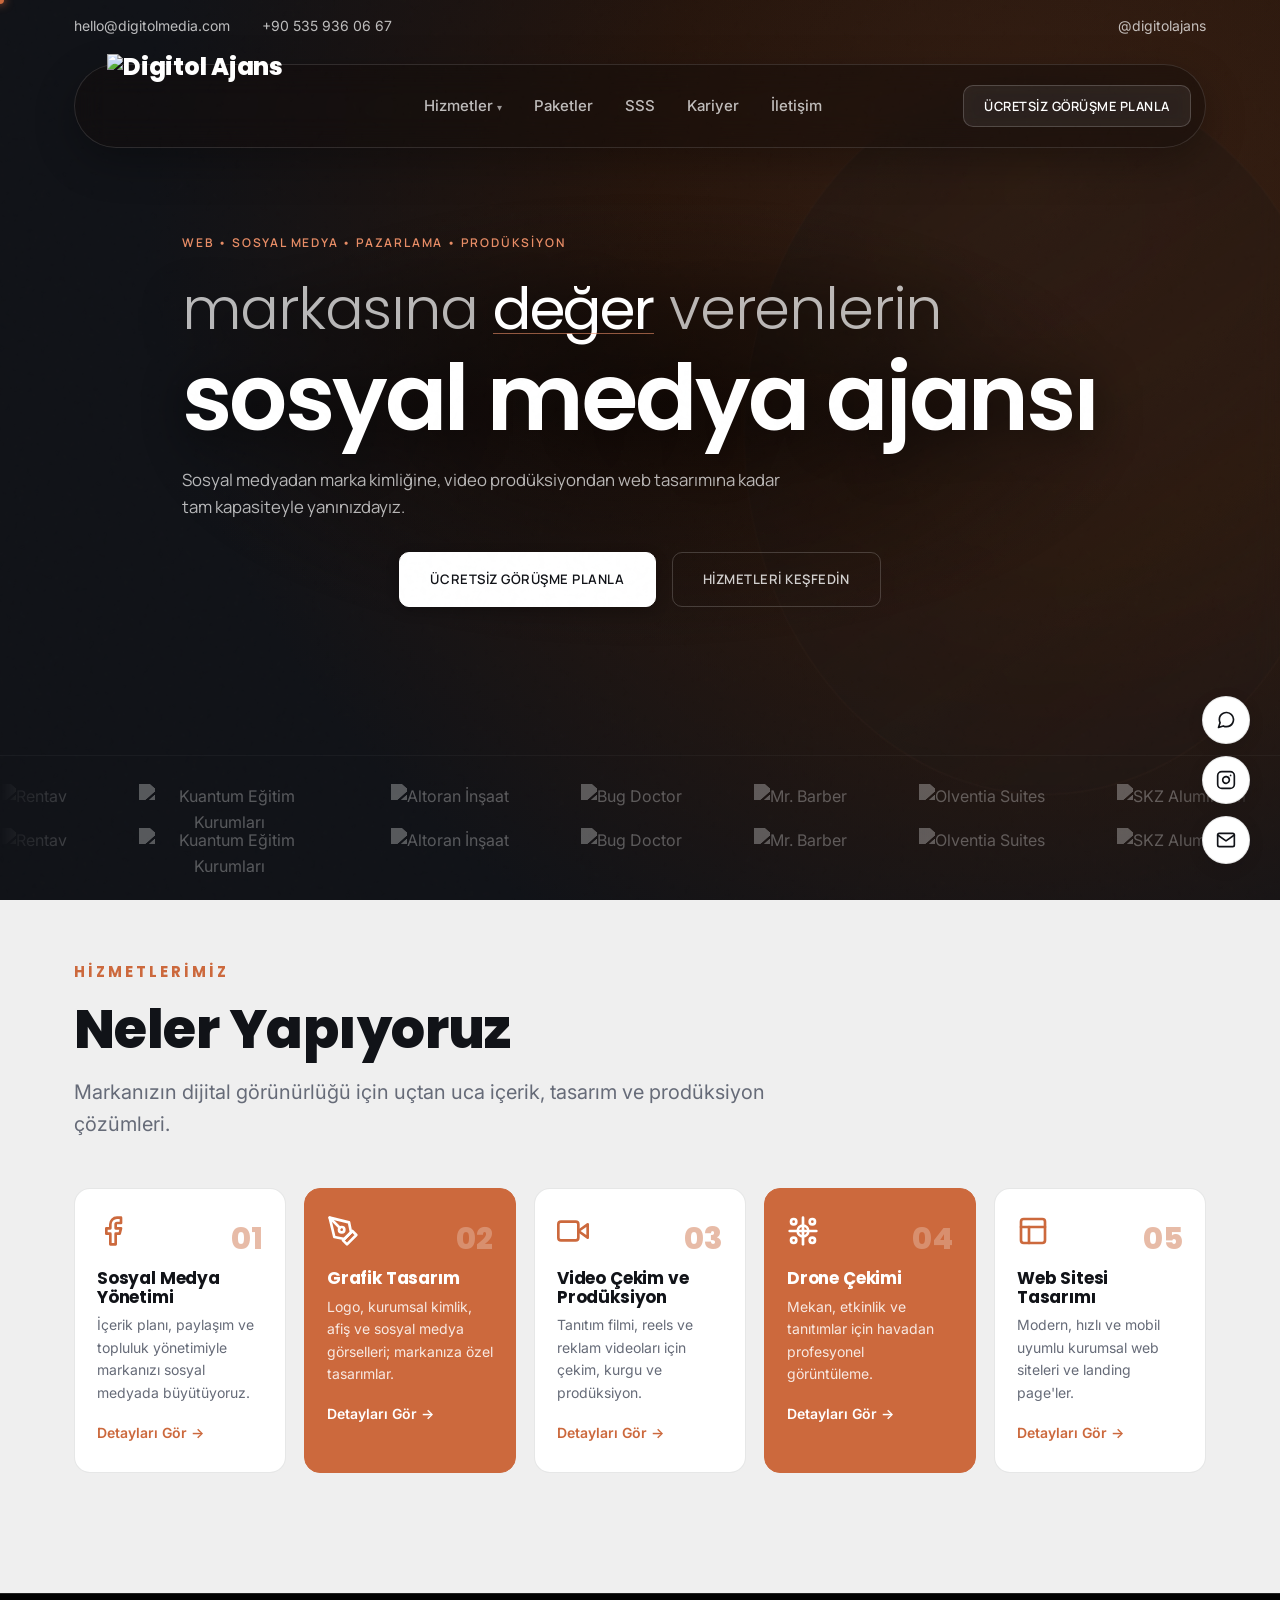
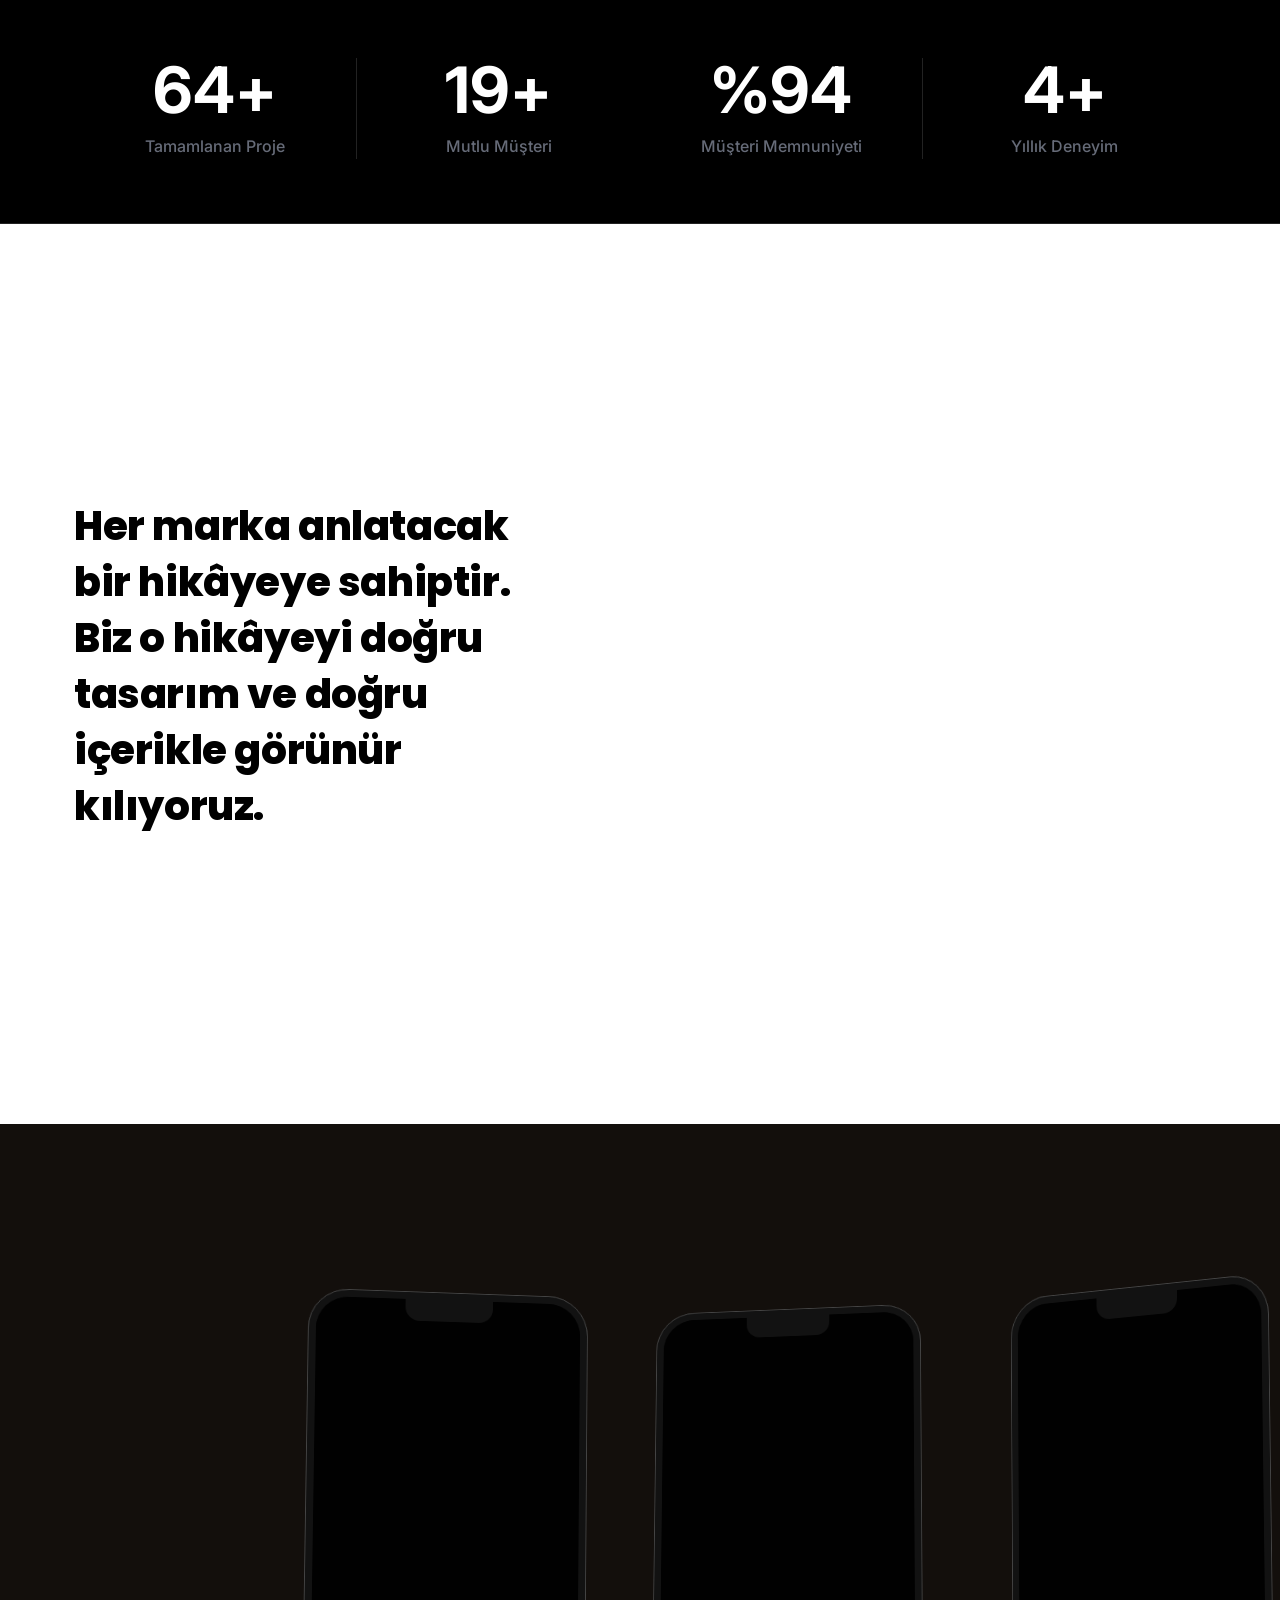
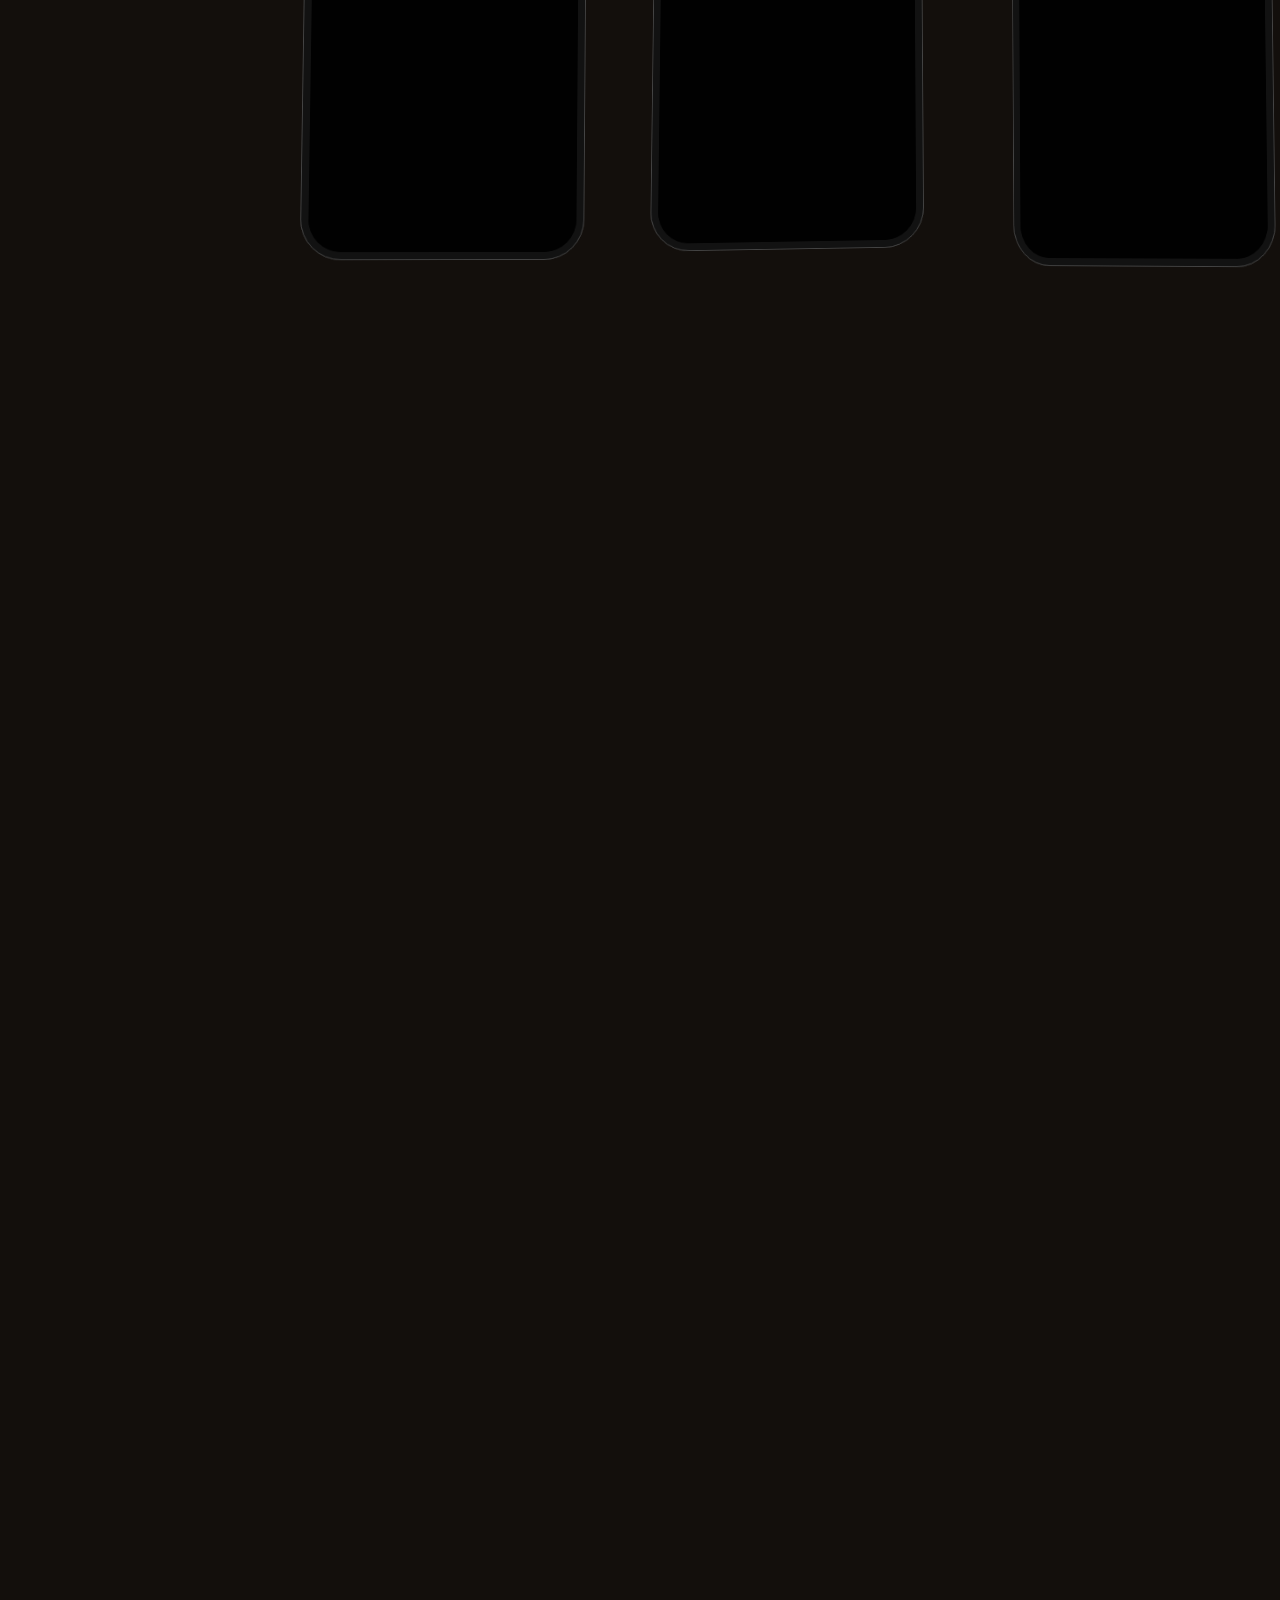
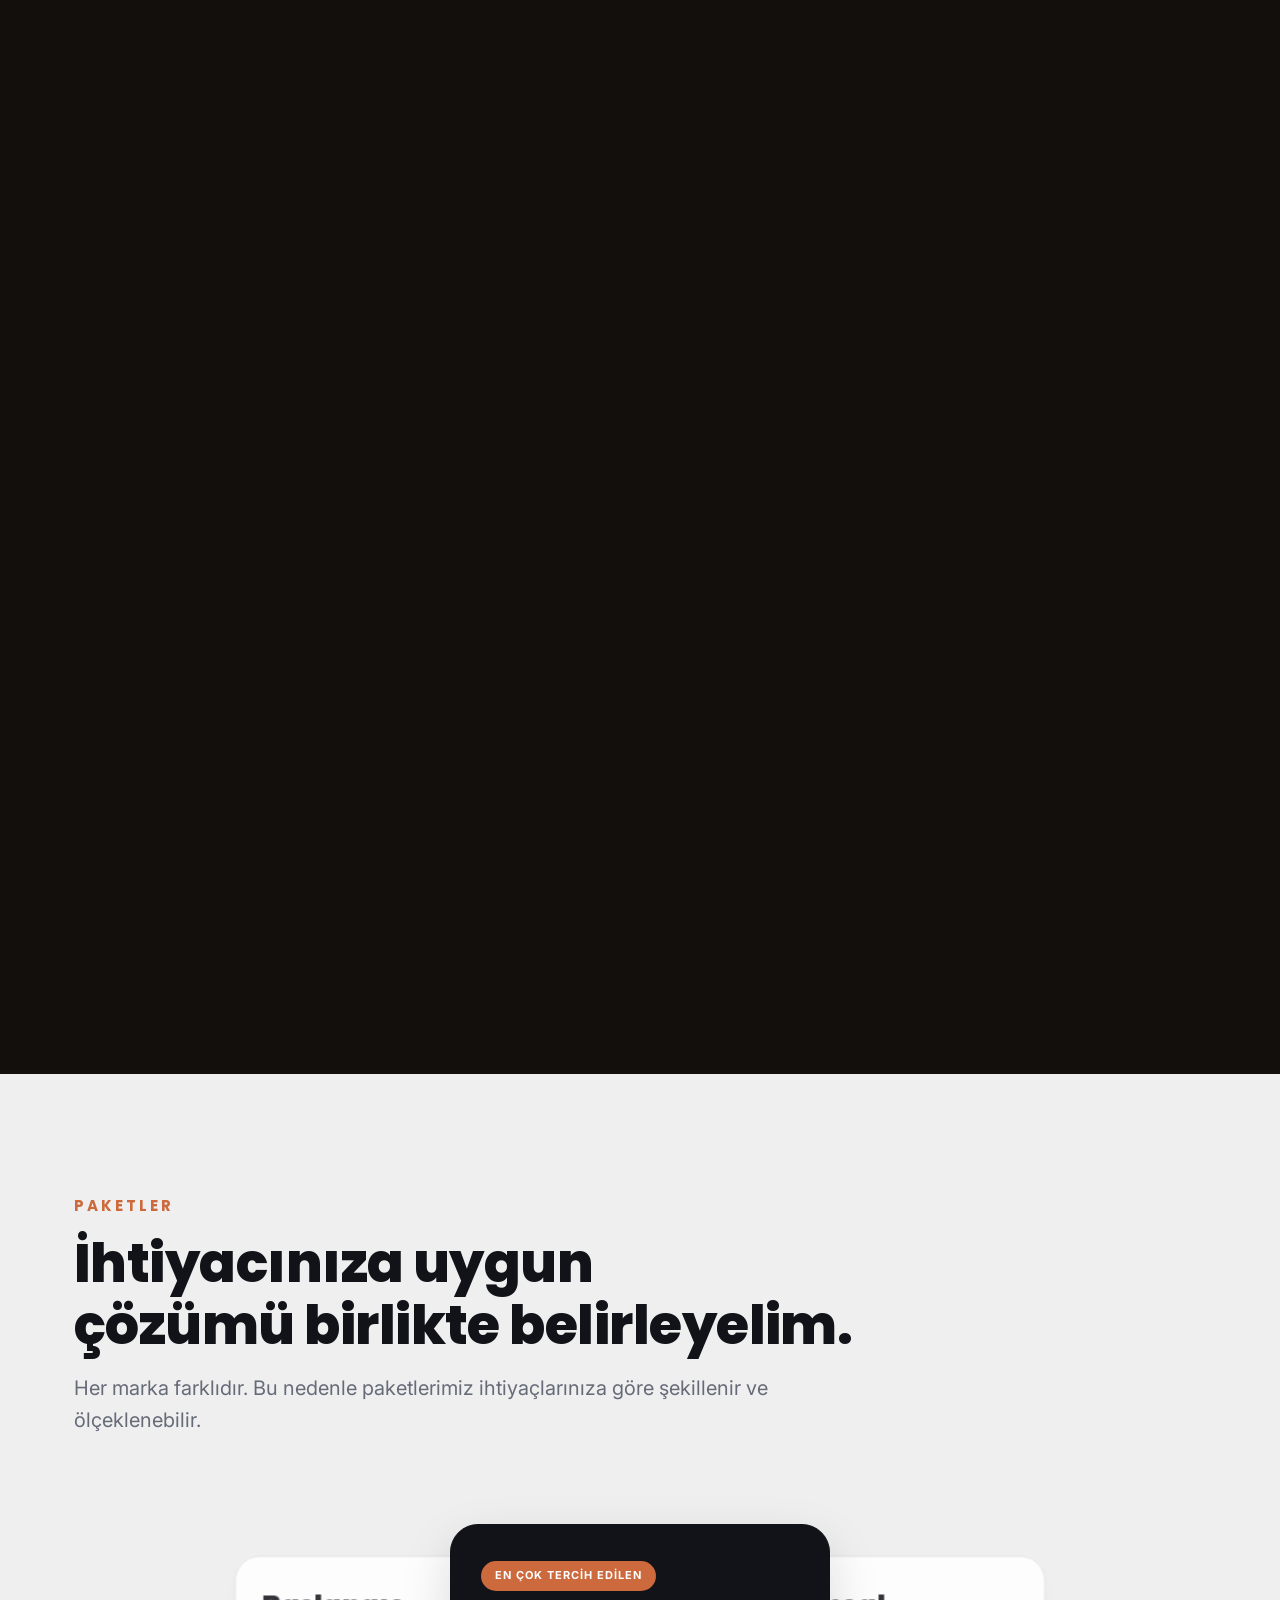
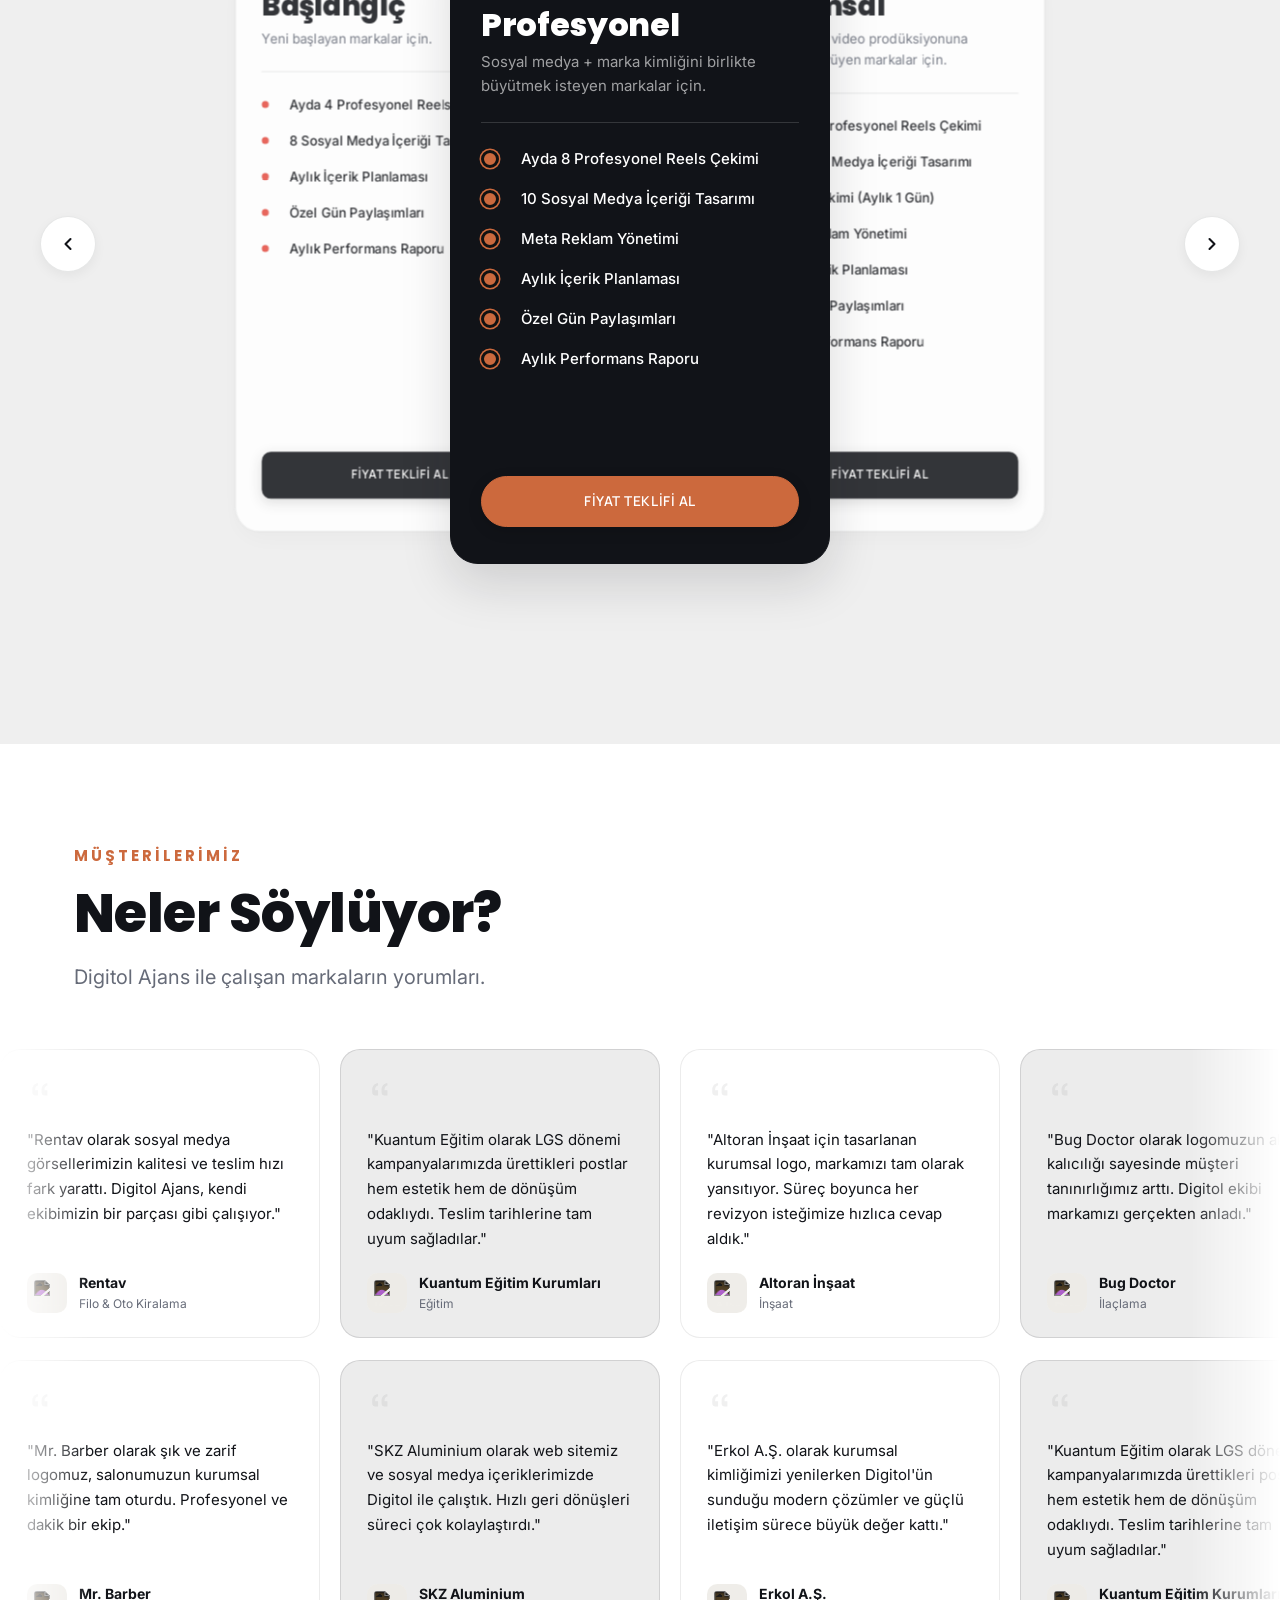
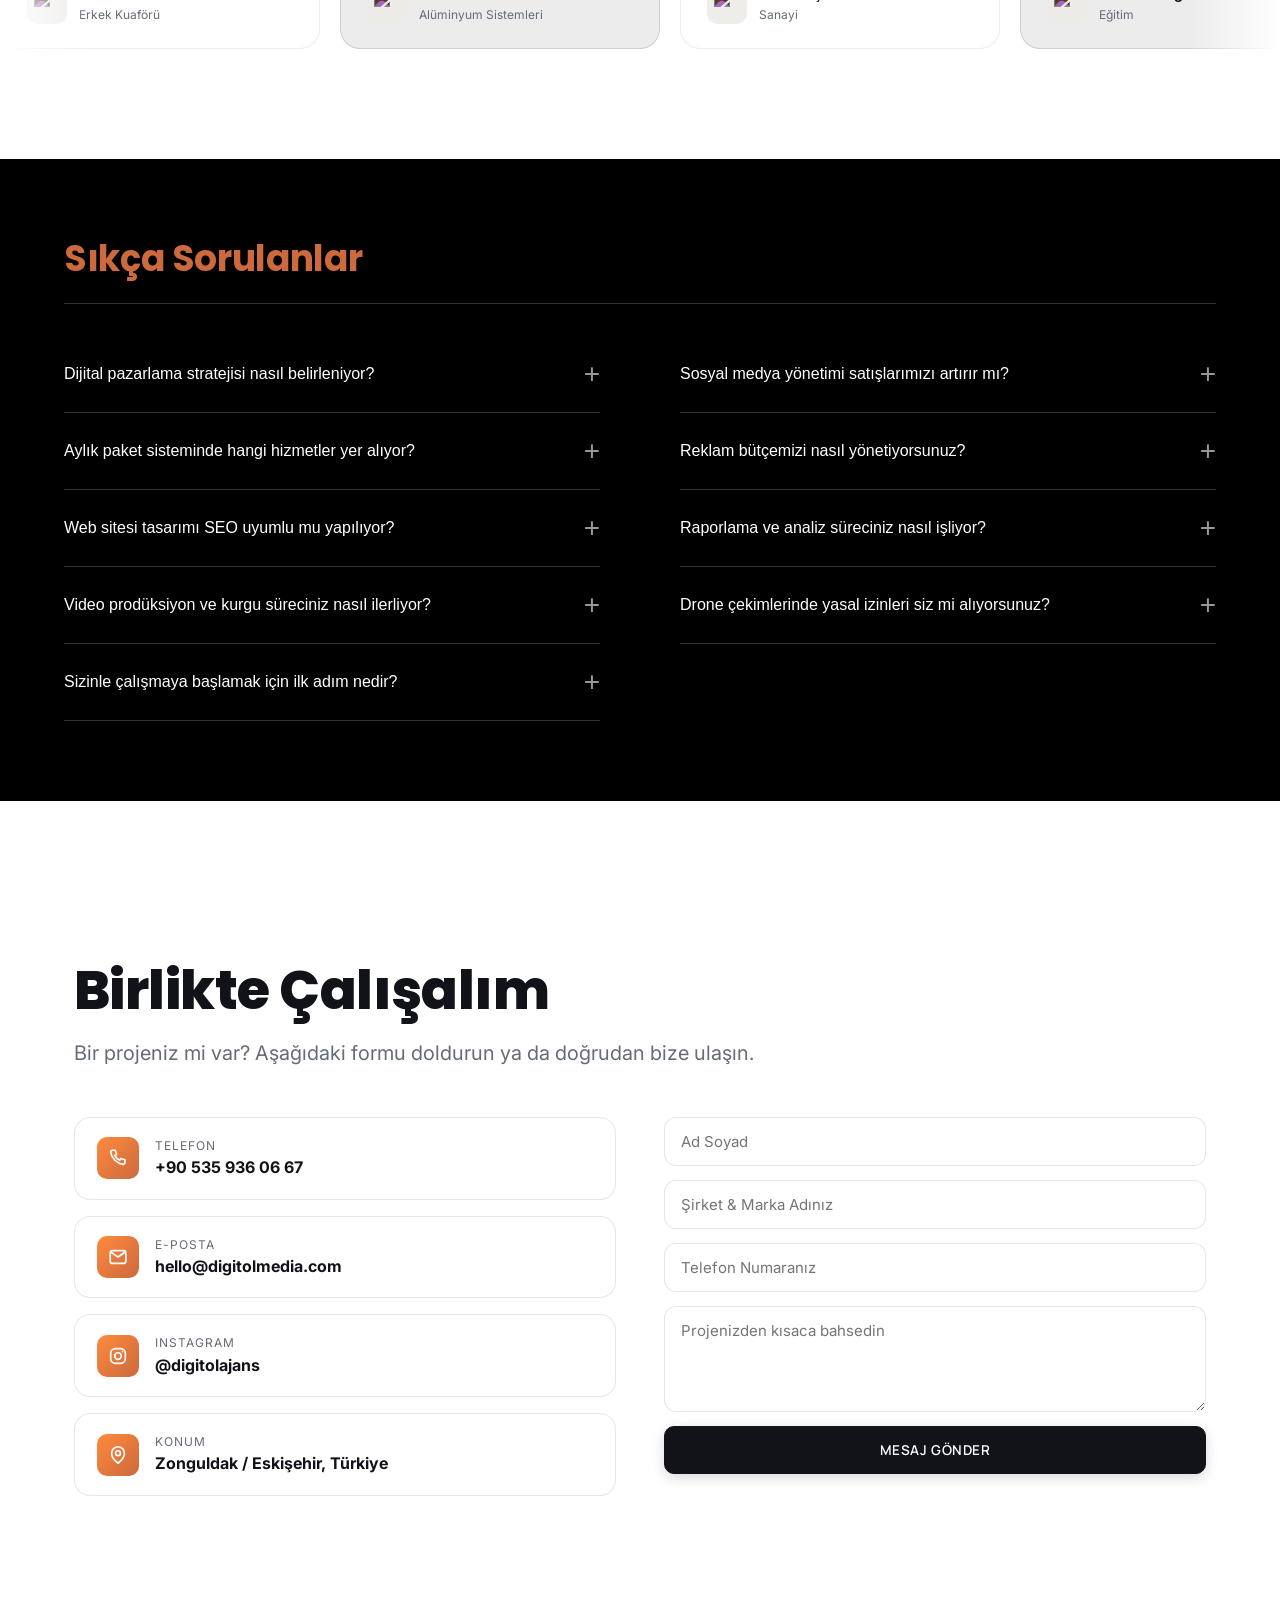
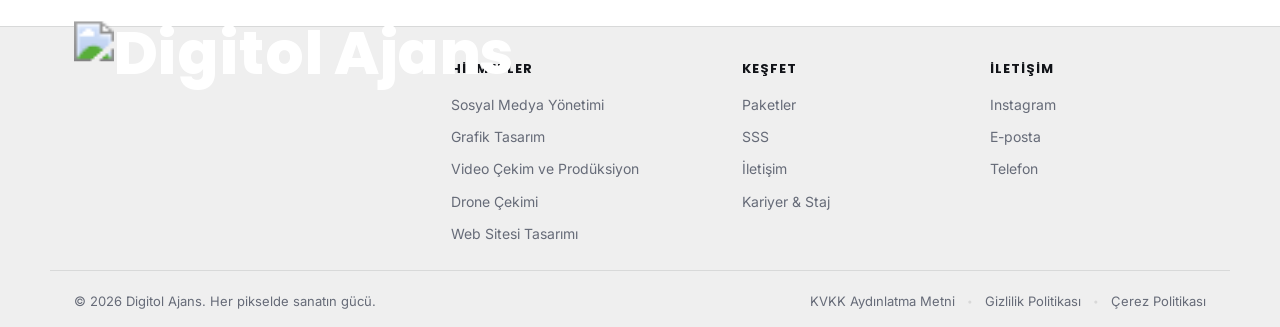
==== commit e88e8db3: "chore: add Vercel config, SEO files and latest page updates Co-Authored-By: Claude Opus 5.5 <noreply" ====
--- a/index.html
+++ b/index.html
@@ -1,4 +1,4 @@
-﻿<!DOCTYPE html>
+<!DOCTYPE html>
 <html lang="tr">
 
 <head>
@@ -7,14 +7,79 @@
   <title>Digitol Ajans — Sosyal Medya, Logo & Marka Tasarım Ajansı</title>
   <meta name="description"
     content="Digitol Ajans — sosyal medya tasarımı, logo & marka kimliği, afiş ve animasyon üreten butik tasarım ajansı. Markanızı görsel olarak büyütelim.">
+  <link rel="canonical" href="https://digitolmedia.com/">
+  <link rel="icon" type="image/png" href="images/digtol/logo-siyah.png">
+  <link rel="apple-touch-icon" href="images/digtol/logo-siyah.png">
+
+  <!-- Open Graph / Facebook / WhatsApp -->
+  <meta property="og:type" content="website">
+  <meta property="og:url" content="https://digitolmedia.com/">
+  <meta property="og:site_name" content="Digitol Ajans">
+  <meta property="og:title" content="Digitol Ajans — Sosyal Medya, Logo & Marka Tasarım Ajansı">
+  <meta property="og:description" content="Digitol Ajans — sosyal medya tasarımı, logo & marka kimliği, afiş ve animasyon üreten butik tasarım ajansı. Markanızı görsel olarak büyütelim.">
+  <meta property="og:image" content="https://digitolmedia.com/images/digtol/logo-siyah.png">
+  <meta property="og:locale" content="tr_TR">
+
+  <!-- Twitter Cards -->
+  <meta name="twitter:card" content="summary_large_image">
+  <meta name="twitter:url" content="https://digitolmedia.com/">
+  <meta name="twitter:title" content="Digitol Ajans — Sosyal Medya, Logo & Marka Tasarım Ajansı">
+  <meta name="twitter:description" content="Digitol Ajans — sosyal medya tasarımı, logo & marka kimliği, afiş ve animasyon üreten butik tasarım ajansı. Markanızı görsel olarak büyütelim.">
+  <meta name="twitter:image" content="https://digitolmedia.com/images/digtol/logo-siyah.png">
+  <!-- Schema.org Structured Data -->
+  <script type="application/ld+json">
+  {
+    "@context": "https://schema.org",
+    "@graph": [
+      {
+        "@type": "Organization",
+        "@id": "https://digitolmedia.com/#organization",
+        "name": "Digitol Ajans",
+        "url": "https://digitolmedia.com/",
+        "logo": "https://digitolmedia.com/images/digtol/logo-siyah.png",
+        "email": "hello@digitolmedia.com",
+        "telephone": "+905359360667",
+        "sameAs": [
+          "https://instagram.com/digitolajans"
+        ]
+      },
+      {
+        "@type": "WebSite",
+        "@id": "https://digitolmedia.com/#website",
+        "url": "https://digitolmedia.com/",
+        "name": "Digitol Ajans",
+        "publisher": {
+          "@id": "https://digitolmedia.com/#organization"
+        },
+        "inLanguage": "tr"
+      },
+      {
+        "@type": "ProfessionalService",
+        "@id": "https://digitolmedia.com/#localbusiness",
+        "name": "Digitol Ajans",
+        "url": "https://digitolmedia.com/",
+        "logo": "https://digitolmedia.com/images/digtol/logo-siyah.png",
+        "image": "https://digitolmedia.com/images/digtol/logo-siyah.png",
+        "telephone": "+905359360667",
+        "email": "hello@digitolmedia.com",
+        "priceRange": "$",
+        "address": {
+          "@type": "PostalAddress",
+          "addressCountry": "TR"
+        }
+      }
+    ]
+  }
+  </script>
+  
   <link rel="preconnect" href="https://fonts.googleapis.com">
   <link rel="preconnect" href="https://fonts.gstatic.com" crossorigin>
   <link
-    href="https://fonts.googleapis.com/css2?family=Inter:wght@400;500;600;700&family=Poppins:wght@600;700;800;900&family=Manrope:wght@300;400;500;600&family=Sora:wght@300;400;600;700&display=swap"
+    href="https://fonts.googleapis.com/css2?family=Inter:wght@400;500;600;700&family=Poppins:wght@300;400;500;600;700;800;900&family=Manrope:wght@300;400;500;600&family=Sora:wght@300;400;600;700&display=swap"
     rel="stylesheet">
   <style>
     .new-hero-title {
-        font-family: 'Sora', sans-serif !important;
+        font-family: 'Poppins', sans-serif !important;
         text-align: left;
         width: 100%;
     }
@@ -38,7 +103,7 @@
         text-align: left;
     }
     .new-hero-title .accent-word {
-        font-style: italic;
+        font-style: normal;
         font-weight: 400;
         position: relative;
         display: inline-block;
@@ -229,13 +294,13 @@
         <a href="mailto:hello@digitolmedia.com">hello@digitolmedia.com</a>
         <a href="tel:+905359360667">+90 535 936 06 67</a>
       </div>
-      <a href="https://instagram.com/digitolajans" target="_blank" rel="noopener" class="topbar-right">@digitolajans</a>
+      <a href="https://instagram.com/digitolajans" target="_blank" rel="noopener noreferrer" class="topbar-right">@digitolajans</a>
     </div>
   </div>
   <header id="siteHeader">
     <div class="wrap">
       <div class="navpill">
-        <a href="#top" class="brand"><img src="images/digtol/logo-siyah.png" alt="Digitol Ajans" class="brand-logo"></a>
+        <a href="#top" class="brand"><img src="images/digtol/logo-siyah.png" alt="Digitol Ajans" class="brand-logo" decoding="async"></a>
         <nav class="menu" id="menu">
           <div class="menu-item has-dropdown">
             <a href="#hizmetler" class="menu-top">Hizmetler <span class="caret">▾</span></a>
@@ -316,7 +381,7 @@
           <a href="#iletisim">İletişim</a>
         </nav>
         <div class="nav-right">
-          <a href="#iletisim" class="btn btn-primary btn-sm">Ücretsiz Görüşme Planla</a>
+          <a href="https://wa.me/905359360667" target="_blank" rel="noopener noreferrer" class="btn btn-primary btn-sm">Ücretsiz Görüşme Planla</a>
           <button class="burger" id="burger" aria-label="Menü">
             <span></span><span></span><span></span>
           </button>
@@ -340,7 +405,7 @@
         </h1>
         <p class="hero-sub reveal d2 new-hero-sub">Sosyal medyadan marka kimliğine, video prodüksiyondan web tasarımına kadar tam kapasiteyle yanınızdayız.</p>
         <div class="btns reveal d3 new-hero-btns">
-          <a href="#iletisim" class="new-hero-btn new-hero-btn-primary">ÜCRETSİZ GÖRÜŞME PLANLA</a>
+          <a href="https://wa.me/905359360667" target="_blank" rel="noopener noreferrer" class="new-hero-btn new-hero-btn-primary">ÜCRETSİZ GÖRÜŞME PLANLA</a>
           <a href="#hizmetler" class="new-hero-btn new-hero-btn-secondary">HİZMETLERİ KEŞFEDİN</a>
         </div>
       </div>
@@ -348,14 +413,14 @@
       <div class="marquee-section">
         <div class="marquee" aria-hidden="false">
           <div class="marquee-track" id="marqueeTrack">
-            <div class="mlogo"><img src="images/logos/rentav.png" alt="Rentav"></div>
-            <div class="mlogo"><img src="images/logos/kuantum.png" alt="Kuantum Eğitim Kurumları"></div>
-            <div class="mlogo"><img src="images/logos/altoran.png" alt="Altoran İnşaat"></div>
-            <div class="mlogo"><img src="images/logos/bug_doctor.png" alt="Bug Doctor"></div>
-            <div class="mlogo"><img src="images/logos/mr_barber.png" alt="Mr. Barber"></div>
-            <div class="mlogo"><img src="images/logos/olventia.png" alt="Olventia Suites"></div>
-            <div class="mlogo"><img src="images/logos/skz_aluminium.png" alt="SKZ Aluminium"></div>
-            <div class="mlogo"><img src="images/logos/erkol.png" alt="Erkol A.Ş"></div>
+            <div class="mlogo"><img src="images/logos/rentav.png" alt="Rentav" loading="lazy" decoding="async"></div>
+            <div class="mlogo"><img src="images/logos/kuantum.png" alt="Kuantum Eğitim Kurumları" loading="lazy" decoding="async"></div>
+            <div class="mlogo"><img src="images/logos/altoran.png" alt="Altoran İnşaat" loading="lazy" decoding="async"></div>
+            <div class="mlogo"><img src="images/logos/bug_doctor.png" alt="Bug Doctor" loading="lazy" decoding="async"></div>
+            <div class="mlogo"><img src="images/logos/mr_barber.png" alt="Mr. Barber" loading="lazy" decoding="async"></div>
+            <div class="mlogo"><img src="images/logos/olventia.png" alt="Olventia Suites" loading="lazy" decoding="async"></div>
+            <div class="mlogo"><img src="images/logos/skz_aluminium.png" alt="SKZ Aluminium" loading="lazy" decoding="async"></div>
+            <div class="mlogo"><img src="images/logos/erkol.png" alt="Erkol A.Ş" loading="lazy" decoding="async"></div>
           </div>
         </div>
       </div>
@@ -518,7 +583,7 @@
               <div class="mp-glare"></div>
               <div class="mp-screen">
                 <div class="mp-notch"></div>
-                <div class="mp-content"><img src="images/work/profil.jpg" alt="Profile"></div>
+                <div class="mp-content"><img src="images/work/profil.jpg" alt="Profile" loading="lazy" decoding="async"></div>
               </div>
             </div>
           </div>
@@ -537,7 +602,7 @@
               <div class="mp-glare"></div>
               <div class="mp-screen">
                 <div class="mp-notch"></div>
-                <div class="mp-content"><img src="images/work/2_sayfa.jpg" alt="Feed"></div>
+                <div class="mp-content"><img src="images/work/2_sayfa.jpg" alt="Feed" loading="lazy" decoding="async"></div>
               </div>
             </div>
           </div>
@@ -556,7 +621,7 @@
               <div class="mp-glare"></div>
               <div class="mp-screen">
                 <div class="mp-notch"></div>
-                <div class="mp-content"><img src="images/work/3_post.jpg" alt="Post"></div>
+                <div class="mp-content"><img src="images/work/3_post.jpg" alt="Post" loading="lazy" decoding="async"></div>
               </div>
             </div>
           </div>
@@ -631,7 +696,7 @@
                     Aylık Performans Raporu
                   </li>
                 </ul>
-                <a href="https://wa.me/905359360667" target="_blank" rel="noopener"
+                <a href="https://wa.me/905359360667" target="_blank" rel="noopener noreferrer"
                   class="btn btn-primary pkg-cta">Fiyat Teklifi Al</a>
               </div>
             </div>
@@ -688,7 +753,7 @@
                     Aylık Performans Raporu
                   </li>
                 </ul>
-                <a href="https://wa.me/905359360667" target="_blank" rel="noopener"
+                <a href="https://wa.me/905359360667" target="_blank" rel="noopener noreferrer"
                   class="btn btn-primary pkg-cta">Fiyat Teklifi Al</a>
               </div>
             </div>
@@ -751,7 +816,7 @@
                     Aylık Performans Raporu
                   </li>
                 </ul>
-                <a href="https://wa.me/905359360667" target="_blank" rel="noopener"
+                <a href="https://wa.me/905359360667" target="_blank" rel="noopener noreferrer"
                   class="btn btn-primary pkg-cta">Fiyat Teklifi Al</a>
               </div>
             </div>
@@ -784,7 +849,7 @@
             <div class="testi-quote-icon" aria-hidden="true"><svg width="28" height="28" viewBox="0 0 32 32" fill="none" xmlns="http://www.w3.org/2000/svg"><path d="M9.33 20C7.49 20 6 18.43 6 16.5V13c0-3.87 2.93-7 6.67-7v2.67C10.62 8.67 9.33 10.69 9.33 13v1h3.34V20H9.33zm10.67 0c-1.84 0-3.33-1.57-3.33-3.5V13c0-3.87 2.93-7 6.66-7v2.67c-1.84 0-3.33 2.02-3.33 4.33v1h3.33V20H20z" fill="currentColor"/></svg></div>
             <p>"Rentav olarak sosyal medya görsellerimizin kalitesi ve teslim hızı fark yarattı. Digitol Ajans, kendi ekibimizin bir parçası gibi çalışıyor."</p>
             <div class="testi-who">
-              <img src="images/logos/rentav.png" alt="Rentav" class="testi-logo">
+              <img src="images/logos/rentav.png" alt="Rentav" class="testi-logo" loading="lazy" decoding="async">
               <div><b>Rentav</b><span>Filo & Oto Kiralama</span></div>
             </div>
           </div>
@@ -792,7 +857,7 @@
             <div class="testi-quote-icon" aria-hidden="true"><svg width="28" height="28" viewBox="0 0 32 32" fill="none" xmlns="http://www.w3.org/2000/svg"><path d="M9.33 20C7.49 20 6 18.43 6 16.5V13c0-3.87 2.93-7 6.67-7v2.67C10.62 8.67 9.33 10.69 9.33 13v1h3.34V20H9.33zm10.67 0c-1.84 0-3.33-1.57-3.33-3.5V13c0-3.87 2.93-7 6.66-7v2.67c-1.84 0-3.33 2.02-3.33 4.33v1h3.33V20H20z" fill="currentColor"/></svg></div>
             <p>"Kuantum Eğitim olarak LGS dönemi kampanyalarımızda ürettikleri postlar hem estetik hem de dönüşüm odaklıydı. Teslim tarihlerine tam uyum sağladılar."</p>
             <div class="testi-who">
-              <img src="images/logos/kuantum.png" alt="Kuantum Eğitim Kurumları" class="testi-logo">
+              <img src="images/logos/kuantum.png" alt="Kuantum Eğitim Kurumları" class="testi-logo" loading="lazy" decoding="async">
               <div><b>Kuantum Eğitim Kurumları</b><span>Eğitim</span></div>
             </div>
           </div>
@@ -800,7 +865,7 @@
             <div class="testi-quote-icon" aria-hidden="true"><svg width="28" height="28" viewBox="0 0 32 32" fill="none" xmlns="http://www.w3.org/2000/svg"><path d="M9.33 20C7.49 20 6 18.43 6 16.5V13c0-3.87 2.93-7 6.67-7v2.67C10.62 8.67 9.33 10.69 9.33 13v1h3.34V20H9.33zm10.67 0c-1.84 0-3.33-1.57-3.33-3.5V13c0-3.87 2.93-7 6.66-7v2.67c-1.84 0-3.33 2.02-3.33 4.33v1h3.33V20H20z" fill="currentColor"/></svg></div>
             <p>"Altoran İnşaat için tasarlanan kurumsal logo, markamızı tam olarak yansıtıyor. Süreç boyunca her revizyon isteğimize hızlıca cevap aldık."</p>
             <div class="testi-who">
-              <img src="images/logos/altoran.png" alt="Altoran İnşaat" class="testi-logo">
+              <img src="images/logos/altoran.png" alt="Altoran İnşaat" class="testi-logo" loading="lazy" decoding="async">
               <div><b>Altoran İnşaat</b><span>İnşaat</span></div>
             </div>
           </div>
@@ -808,7 +873,7 @@
             <div class="testi-quote-icon" aria-hidden="true"><svg width="28" height="28" viewBox="0 0 32 32" fill="none" xmlns="http://www.w3.org/2000/svg"><path d="M9.33 20C7.49 20 6 18.43 6 16.5V13c0-3.87 2.93-7 6.67-7v2.67C10.62 8.67 9.33 10.69 9.33 13v1h3.34V20H9.33zm10.67 0c-1.84 0-3.33-1.57-3.33-3.5V13c0-3.87 2.93-7 6.66-7v2.67c-1.84 0-3.33 2.02-3.33 4.33v1h3.33V20H20z" fill="currentColor"/></svg></div>
             <p>"Bug Doctor olarak logomuzun akılda kalıcılığı sayesinde müşteri tanınırlığımız arttı. Digitol ekibi markamızı gerçekten anladı."</p>
             <div class="testi-who">
-              <img src="images/logos/bug_doctor.png" alt="Bug Doctor" class="testi-logo">
+              <img src="images/logos/bug_doctor.png" alt="Bug Doctor" class="testi-logo" loading="lazy" decoding="async">
               <div><b>Bug Doctor</b><span>İlaçlama</span></div>
             </div>
           </div>
@@ -817,7 +882,7 @@
             <div class="testi-quote-icon" aria-hidden="true"><svg width="28" height="28" viewBox="0 0 32 32" fill="none" xmlns="http://www.w3.org/2000/svg"><path d="M9.33 20C7.49 20 6 18.43 6 16.5V13c0-3.87 2.93-7 6.67-7v2.67C10.62 8.67 9.33 10.69 9.33 13v1h3.34V20H9.33zm10.67 0c-1.84 0-3.33-1.57-3.33-3.5V13c0-3.87 2.93-7 6.66-7v2.67c-1.84 0-3.33 2.02-3.33 4.33v1h3.33V20H20z" fill="currentColor"/></svg></div>
             <p>"Olventia Suites olarak sosyal medya ve kurumsal kimlik tasarımlarımızda Digitol ile çalıştık. Markamız çok daha profesyonel bir görünüm kazandı."</p>
             <div class="testi-who">
-              <img src="images/logos/olventia.png" alt="Olventia Suites" class="testi-logo">
+              <img src="images/logos/olventia.png" alt="Olventia Suites" class="testi-logo" loading="lazy" decoding="async">
               <div><b>Olventia Suites</b><span>Otelcilik</span></div>
             </div>
           </div>
@@ -826,7 +891,7 @@
             <div class="testi-quote-icon" aria-hidden="true"><svg width="28" height="28" viewBox="0 0 32 32" fill="none" xmlns="http://www.w3.org/2000/svg"><path d="M9.33 20C7.49 20 6 18.43 6 16.5V13c0-3.87 2.93-7 6.67-7v2.67C10.62 8.67 9.33 10.69 9.33 13v1h3.34V20H9.33zm10.67 0c-1.84 0-3.33-1.57-3.33-3.5V13c0-3.87 2.93-7 6.66-7v2.67c-1.84 0-3.33 2.02-3.33 4.33v1h3.33V20H20z" fill="currentColor"/></svg></div>
             <p>"Rentav olarak sosyal medya görsellerimizin kalitesi ve teslim hızı fark yarattı. Digitol Ajans, kendi ekibimizin bir parçası gibi çalışıyor."</p>
             <div class="testi-who">
-              <img src="images/logos/rentav.png" alt="Rentav" class="testi-logo">
+              <img src="images/logos/rentav.png" alt="Rentav" class="testi-logo" loading="lazy" decoding="async">
               <div><b>Rentav</b><span>Filo & Oto Kiralama</span></div>
             </div>
           </div>
@@ -834,7 +899,7 @@
             <div class="testi-quote-icon" aria-hidden="true"><svg width="28" height="28" viewBox="0 0 32 32" fill="none" xmlns="http://www.w3.org/2000/svg"><path d="M9.33 20C7.49 20 6 18.43 6 16.5V13c0-3.87 2.93-7 6.67-7v2.67C10.62 8.67 9.33 10.69 9.33 13v1h3.34V20H9.33zm10.67 0c-1.84 0-3.33-1.57-3.33-3.5V13c0-3.87 2.93-7 6.66-7v2.67c-1.84 0-3.33 2.02-3.33 4.33v1h3.33V20H20z" fill="currentColor"/></svg></div>
             <p>"Kuantum Eğitim olarak LGS dönemi kampanyalarımızda ürettikleri postlar hem estetik hem de dönüşüm odaklıydı. Teslim tarihlerine tam uyum sağladılar."</p>
             <div class="testi-who">
-              <img src="images/logos/kuantum.png" alt="Kuantum Eğitim Kurumları" class="testi-logo">
+              <img src="images/logos/kuantum.png" alt="Kuantum Eğitim Kurumları" class="testi-logo" loading="lazy" decoding="async">
               <div><b>Kuantum Eğitim Kurumları</b><span>Eğitim</span></div>
             </div>
           </div>
@@ -842,7 +907,7 @@
             <div class="testi-quote-icon" aria-hidden="true"><svg width="28" height="28" viewBox="0 0 32 32" fill="none" xmlns="http://www.w3.org/2000/svg"><path d="M9.33 20C7.49 20 6 18.43 6 16.5V13c0-3.87 2.93-7 6.67-7v2.67C10.62 8.67 9.33 10.69 9.33 13v1h3.34V20H9.33zm10.67 0c-1.84 0-3.33-1.57-3.33-3.5V13c0-3.87 2.93-7 6.66-7v2.67c-1.84 0-3.33 2.02-3.33 4.33v1h3.33V20H20z" fill="currentColor"/></svg></div>
             <p>"Altoran İnşaat için tasarlanan kurumsal logo, markamızı tam olarak yansıtıyor. Süreç boyunca her revizyon isteğimize hızlıca cevap aldık."</p>
             <div class="testi-who">
-              <img src="images/logos/altoran.png" alt="Altoran İnşaat" class="testi-logo">
+              <img src="images/logos/altoran.png" alt="Altoran İnşaat" class="testi-logo" loading="lazy" decoding="async">
               <div><b>Altoran İnşaat</b><span>İnşaat</span></div>
             </div>
           </div>
@@ -850,7 +915,7 @@
             <div class="testi-quote-icon" aria-hidden="true"><svg width="28" height="28" viewBox="0 0 32 32" fill="none" xmlns="http://www.w3.org/2000/svg"><path d="M9.33 20C7.49 20 6 18.43 6 16.5V13c0-3.87 2.93-7 6.67-7v2.67C10.62 8.67 9.33 10.69 9.33 13v1h3.34V20H9.33zm10.67 0c-1.84 0-3.33-1.57-3.33-3.5V13c0-3.87 2.93-7 6.66-7v2.67c-1.84 0-3.33 2.02-3.33 4.33v1h3.33V20H20z" fill="currentColor"/></svg></div>
             <p>"Bug Doctor olarak logomuzun akılda kalıcılığı sayesinde müşteri tanınırlığımız arttı. Digitol ekibi markamızı gerçekten anladı."</p>
             <div class="testi-who">
-              <img src="images/logos/bug_doctor.png" alt="Bug Doctor" class="testi-logo">
+              <img src="images/logos/bug_doctor.png" alt="Bug Doctor" class="testi-logo" loading="lazy" decoding="async">
               <div><b>Bug Doctor</b><span>İlaçlama</span></div>
             </div>
           </div>
@@ -858,7 +923,7 @@
             <div class="testi-quote-icon" aria-hidden="true"><svg width="28" height="28" viewBox="0 0 32 32" fill="none" xmlns="http://www.w3.org/2000/svg"><path d="M9.33 20C7.49 20 6 18.43 6 16.5V13c0-3.87 2.93-7 6.67-7v2.67C10.62 8.67 9.33 10.69 9.33 13v1h3.34V20H9.33zm10.67 0c-1.84 0-3.33-1.57-3.33-3.5V13c0-3.87 2.93-7 6.66-7v2.67c-1.84 0-3.33 2.02-3.33 4.33v1h3.33V20H20z" fill="currentColor"/></svg></div>
             <p>"Olventia Suites olarak sosyal medya ve kurumsal kimlik tasarımlarımızda Digitol ile çalıştık. Markamız çok daha profesyonel bir görünüm kazandı."</p>
             <div class="testi-who">
-              <img src="images/logos/olventia.png" alt="Olventia Suites" class="testi-logo">
+              <img src="images/logos/olventia.png" alt="Olventia Suites" class="testi-logo" loading="lazy" decoding="async">
               <div><b>Olventia Suites</b><span>Otelcilik</span></div>
             </div>
           </div>
@@ -873,7 +938,7 @@
             <div class="testi-quote-icon" aria-hidden="true"><svg width="28" height="28" viewBox="0 0 32 32" fill="none" xmlns="http://www.w3.org/2000/svg"><path d="M9.33 20C7.49 20 6 18.43 6 16.5V13c0-3.87 2.93-7 6.67-7v2.67C10.62 8.67 9.33 10.69 9.33 13v1h3.34V20H9.33zm10.67 0c-1.84 0-3.33-1.57-3.33-3.5V13c0-3.87 2.93-7 6.66-7v2.67c-1.84 0-3.33 2.02-3.33 4.33v1h3.33V20H20z" fill="currentColor"/></svg></div>
             <p>"Mr. Barber olarak şık ve zarif logomuz, salonumuzun kurumsal kimliğine tam oturdu. Profesyonel ve dakik bir ekip."</p>
             <div class="testi-who">
-              <img src="images/logos/mr_barber.png" alt="Mr. Barber" class="testi-logo">
+              <img src="images/logos/mr_barber.png" alt="Mr. Barber" class="testi-logo" loading="lazy" decoding="async">
               <div><b>Mr. Barber</b><span>Erkek Kuaförü</span></div>
             </div>
           </div>
@@ -882,7 +947,7 @@
             <div class="testi-quote-icon" aria-hidden="true"><svg width="28" height="28" viewBox="0 0 32 32" fill="none" xmlns="http://www.w3.org/2000/svg"><path d="M9.33 20C7.49 20 6 18.43 6 16.5V13c0-3.87 2.93-7 6.67-7v2.67C10.62 8.67 9.33 10.69 9.33 13v1h3.34V20H9.33zm10.67 0c-1.84 0-3.33-1.57-3.33-3.5V13c0-3.87 2.93-7 6.66-7v2.67c-1.84 0-3.33 2.02-3.33 4.33v1h3.33V20H20z" fill="currentColor"/></svg></div>
             <p>"SKZ Aluminium olarak web sitemiz ve sosyal medya içeriklerimizde Digitol ile çalıştık. Hızlı geri dönüşleri süreci çok kolaylaştırdı."</p>
             <div class="testi-who">
-              <img src="images/logos/skz_aluminium.png" alt="SKZ Aluminium" class="testi-logo">
+              <img src="images/logos/skz_aluminium.png" alt="SKZ Aluminium" class="testi-logo" loading="lazy" decoding="async">
               <div><b>SKZ Aluminium</b><span>Alüminyum Sistemleri</span></div>
             </div>
           </div>
@@ -891,7 +956,7 @@
             <div class="testi-quote-icon" aria-hidden="true"><svg width="28" height="28" viewBox="0 0 32 32" fill="none" xmlns="http://www.w3.org/2000/svg"><path d="M9.33 20C7.49 20 6 18.43 6 16.5V13c0-3.87 2.93-7 6.67-7v2.67C10.62 8.67 9.33 10.69 9.33 13v1h3.34V20H9.33zm10.67 0c-1.84 0-3.33-1.57-3.33-3.5V13c0-3.87 2.93-7 6.66-7v2.67c-1.84 0-3.33 2.02-3.33 4.33v1h3.33V20H20z" fill="currentColor"/></svg></div>
             <p>"Erkol A.Ş. olarak kurumsal kimliğimizi yenilerken Digitol'ün sunduğu modern çözümler ve güçlü iletişim sürece büyük değer kattı."</p>
             <div class="testi-who">
-              <img src="images/logos/erkol.png" alt="Erkol A.Ş." class="testi-logo">
+              <img src="images/logos/erkol.png" alt="Erkol A.Ş." class="testi-logo" loading="lazy" decoding="async">
               <div><b>Erkol A.Ş.</b><span>Sanayi</span></div>
             </div>
           </div>
@@ -899,7 +964,7 @@
             <div class="testi-quote-icon" aria-hidden="true"><svg width="28" height="28" viewBox="0 0 32 32" fill="none" xmlns="http://www.w3.org/2000/svg"><path d="M9.33 20C7.49 20 6 18.43 6 16.5V13c0-3.87 2.93-7 6.67-7v2.67C10.62 8.67 9.33 10.69 9.33 13v1h3.34V20H9.33zm10.67 0c-1.84 0-3.33-1.57-3.33-3.5V13c0-3.87 2.93-7 6.66-7v2.67c-1.84 0-3.33 2.02-3.33 4.33v1h3.33V20H20z" fill="currentColor"/></svg></div>
             <p>"Kuantum Eğitim olarak LGS dönemi kampanyalarımızda ürettikleri postlar hem estetik hem de dönüşüm odaklıydı. Teslim tarihlerine tam uyum sağladılar."</p>
             <div class="testi-who">
-              <img src="images/logos/kuantum.png" alt="Kuantum Eğitim Kurumları" class="testi-logo">
+              <img src="images/logos/kuantum.png" alt="Kuantum Eğitim Kurumları" class="testi-logo" loading="lazy" decoding="async">
               <div><b>Kuantum Eğitim Kurumları</b><span>Eğitim</span></div>
             </div>
           </div>
@@ -907,7 +972,7 @@
             <div class="testi-quote-icon" aria-hidden="true"><svg width="28" height="28" viewBox="0 0 32 32" fill="none" xmlns="http://www.w3.org/2000/svg"><path d="M9.33 20C7.49 20 6 18.43 6 16.5V13c0-3.87 2.93-7 6.67-7v2.67C10.62 8.67 9.33 10.69 9.33 13v1h3.34V20H9.33zm10.67 0c-1.84 0-3.33-1.57-3.33-3.5V13c0-3.87 2.93-7 6.66-7v2.67c-1.84 0-3.33 2.02-3.33 4.33v1h3.33V20H20z" fill="currentColor"/></svg></div>
             <p>"Altoran İnşaat için tasarlanan kurumsal logo, markamızı tam olarak yansıtıyor. Süreç boyunca her revizyon isteğimize hızlıca cevap aldık."</p>
             <div class="testi-who">
-              <img src="images/logos/altoran.png" alt="Altoran İnşaat" class="testi-logo">
+              <img src="images/logos/altoran.png" alt="Altoran İnşaat" class="testi-logo" loading="lazy" decoding="async">
               <div><b>Altoran İnşaat</b><span>İnşaat</span></div>
             </div>
           </div>
@@ -916,7 +981,7 @@
             <div class="testi-quote-icon" aria-hidden="true"><svg width="28" height="28" viewBox="0 0 32 32" fill="none" xmlns="http://www.w3.org/2000/svg"><path d="M9.33 20C7.49 20 6 18.43 6 16.5V13c0-3.87 2.93-7 6.67-7v2.67C10.62 8.67 9.33 10.69 9.33 13v1h3.34V20H9.33zm10.67 0c-1.84 0-3.33-1.57-3.33-3.5V13c0-3.87 2.93-7 6.66-7v2.67c-1.84 0-3.33 2.02-3.33 4.33v1h3.33V20H20z" fill="currentColor"/></svg></div>
             <p>"Mr. Barber olarak şık ve zarif logomuz, salonumuzun kurumsal kimliğine tam oturdu. Profesyonel ve dakik bir ekip."</p>
             <div class="testi-who">
-              <img src="images/logos/mr_barber.png" alt="Mr. Barber" class="testi-logo">
+              <img src="images/logos/mr_barber.png" alt="Mr. Barber" class="testi-logo" loading="lazy" decoding="async">
               <div><b>Mr. Barber</b><span>Erkek Kuaförü</span></div>
             </div>
           </div>
@@ -924,7 +989,7 @@
             <div class="testi-quote-icon" aria-hidden="true"><svg width="28" height="28" viewBox="0 0 32 32" fill="none" xmlns="http://www.w3.org/2000/svg"><path d="M9.33 20C7.49 20 6 18.43 6 16.5V13c0-3.87 2.93-7 6.67-7v2.67C10.62 8.67 9.33 10.69 9.33 13v1h3.34V20H9.33zm10.67 0c-1.84 0-3.33-1.57-3.33-3.5V13c0-3.87 2.93-7 6.66-7v2.67c-1.84 0-3.33 2.02-3.33 4.33v1h3.33V20H20z" fill="currentColor"/></svg></div>
             <p>"SKZ Aluminium olarak web sitemiz ve sosyal medya içeriklerimizde Digitol ile çalıştık. Hızlı geri dönüşleri süreci çok kolaylaştırdı."</p>
             <div class="testi-who">
-              <img src="images/logos/skz_aluminium.png" alt="SKZ Aluminium" class="testi-logo">
+              <img src="images/logos/skz_aluminium.png" alt="SKZ Aluminium" class="testi-logo" loading="lazy" decoding="async">
               <div><b>SKZ Aluminium</b><span>Alüminyum Sistemleri</span></div>
             </div>
           </div>
@@ -932,7 +997,7 @@
             <div class="testi-quote-icon" aria-hidden="true"><svg width="28" height="28" viewBox="0 0 32 32" fill="none" xmlns="http://www.w3.org/2000/svg"><path d="M9.33 20C7.49 20 6 18.43 6 16.5V13c0-3.87 2.93-7 6.67-7v2.67C10.62 8.67 9.33 10.69 9.33 13v1h3.34V20H9.33zm10.67 0c-1.84 0-3.33-1.57-3.33-3.5V13c0-3.87 2.93-7 6.66-7v2.67c-1.84 0-3.33 2.02-3.33 4.33v1h3.33V20H20z" fill="currentColor"/></svg></div>
             <p>"Erkol A.Ş. olarak kurumsal kimliğimizi yenilerken Digitol'ün sunduğu modern çözümler ve güçlü iletişim sürece büyük değer kattı."</p>
             <div class="testi-who">
-              <img src="images/logos/erkol.png" alt="Erkol A.Ş." class="testi-logo">
+              <img src="images/logos/erkol.png" alt="Erkol A.Ş." class="testi-logo" loading="lazy" decoding="async">
               <div><b>Erkol A.Ş.</b><span>Sanayi</span></div>
             </div>
           </div>
@@ -940,7 +1005,7 @@
             <div class="testi-quote-icon" aria-hidden="true"><svg width="28" height="28" viewBox="0 0 32 32" fill="none" xmlns="http://www.w3.org/2000/svg"><path d="M9.33 20C7.49 20 6 18.43 6 16.5V13c0-3.87 2.93-7 6.67-7v2.67C10.62 8.67 9.33 10.69 9.33 13v1h3.34V20H9.33zm10.67 0c-1.84 0-3.33-1.57-3.33-3.5V13c0-3.87 2.93-7 6.66-7v2.67c-1.84 0-3.33 2.02-3.33 4.33v1h3.33V20H20z" fill="currentColor"/></svg></div>
             <p>"Kuantum Eğitim olarak LGS dönemi kampanyalarımızda ürettikleri postlar hem estetik hem de dönüşüm odaklıydı. Teslim tarihlerine tam uyum sağladılar."</p>
             <div class="testi-who">
-              <img src="images/logos/kuantum.png" alt="Kuantum Eğitim Kurumları" class="testi-logo">
+              <img src="images/logos/kuantum.png" alt="Kuantum Eğitim Kurumları" class="testi-logo" loading="lazy" decoding="async">
               <div><b>Kuantum Eğitim Kurumları</b><span>Eğitim</span></div>
             </div>
           </div>
@@ -948,7 +1013,7 @@
             <div class="testi-quote-icon" aria-hidden="true"><svg width="28" height="28" viewBox="0 0 32 32" fill="none" xmlns="http://www.w3.org/2000/svg"><path d="M9.33 20C7.49 20 6 18.43 6 16.5V13c0-3.87 2.93-7 6.67-7v2.67C10.62 8.67 9.33 10.69 9.33 13v1h3.34V20H9.33zm10.67 0c-1.84 0-3.33-1.57-3.33-3.5V13c0-3.87 2.93-7 6.66-7v2.67c-1.84 0-3.33 2.02-3.33 4.33v1h3.33V20H20z" fill="currentColor"/></svg></div>
             <p>"Altoran İnşaat için tasarlanan kurumsal logo, markamızı tam olarak yansıtıyor. Süreç boyunca her revizyon isteğimize hızlıca cevap aldık."</p>
             <div class="testi-who">
-              <img src="images/logos/altoran.png" alt="Altoran İnşaat" class="testi-logo">
+              <img src="images/logos/altoran.png" alt="Altoran İnşaat" class="testi-logo" loading="lazy" decoding="async">
               <div><b>Altoran İnşaat</b><span>İnşaat</span></div>
             </div>
           </div>
@@ -956,7 +1021,7 @@
             <div class="testi-quote-icon" aria-hidden="true"><svg width="28" height="28" viewBox="0 0 32 32" fill="none" xmlns="http://www.w3.org/2000/svg"><path d="M9.33 20C7.49 20 6 18.43 6 16.5V13c0-3.87 2.93-7 6.67-7v2.67C10.62 8.67 9.33 10.69 9.33 13v1h3.34V20H9.33zm10.67 0c-1.84 0-3.33-1.57-3.33-3.5V13c0-3.87 2.93-7 6.66-7v2.67c-1.84 0-3.33 2.02-3.33 4.33v1h3.33V20H20z" fill="currentColor"/></svg></div>
             <p>"Kuantum Eğitim olarak LGS dönemi kampanyalarımızda ürettikleri postlar hem estetik hem de dönüşüm odaklıydı. Teslim tarihlerine tam uyum sağladılar."</p>
             <div class="testi-who">
-              <img src="images/logos/kuantum.png" alt="Kuantum Eğitim Kurumları" class="testi-logo">
+              <img src="images/logos/kuantum.png" alt="Kuantum Eğitim Kurumları" class="testi-logo" loading="lazy" decoding="async">
               <div><b>Kuantum Eğitim Kurumları</b><span>Eğitim</span></div>
             </div>
           </div>
@@ -964,7 +1029,7 @@
             <div class="testi-quote-icon" aria-hidden="true"><svg width="28" height="28" viewBox="0 0 32 32" fill="none" xmlns="http://www.w3.org/2000/svg"><path d="M9.33 20C7.49 20 6 18.43 6 16.5V13c0-3.87 2.93-7 6.67-7v2.67C10.62 8.67 9.33 10.69 9.33 13v1h3.34V20H9.33zm10.67 0c-1.84 0-3.33-1.57-3.33-3.5V13c0-3.87 2.93-7 6.66-7v2.67c-1.84 0-3.33 2.02-3.33 4.33v1h3.33V20H20z" fill="currentColor"/></svg></div>
             <p>"Altoran İnşaat için tasarlanan kurumsal logo, markamızı tam olarak yansıtıyor. Süreç boyunca her revizyon isteğimize hızlıca cevap aldık."</p>
             <div class="testi-who">
-              <img src="images/logos/altoran.png" alt="Altoran İnşaat" class="testi-logo">
+              <img src="images/logos/altoran.png" alt="Altoran İnşaat" class="testi-logo" loading="lazy" decoding="async">
               <div><b>Altoran İnşaat</b><span>İnşaat</span></div>
             </div>
           </div>
@@ -1110,11 +1175,13 @@
           </div>
 
           <form id="contactForm" novalidate>
-            <input type="text" name="name" placeholder="Ad Soyad" required>
-            <input type="text" name="company" placeholder="Şirket & Marka Adınız">
-            <input type="tel" name="phone" placeholder="Telefon Numaranız" required>
-            <textarea name="message" rows="4" placeholder="Projenizden kısaca bahsedin"></textarea>
-            <button type="submit" class="btn btn-primary">Mesaj Gönder</button>
+            <!-- Honeypot: botlar doldurur, insanlar görmez -->
+            <input type="text" name="_honey" style="display:none" tabindex="-1" autocomplete="off">
+            <input type="text" name="name" placeholder="Ad Soyad" required maxlength="80">
+            <input type="text" name="company" placeholder="Şirket & Marka Adınız" maxlength="100">
+            <input type="tel" name="phone" placeholder="Telefon Numaranız" required maxlength="25">
+            <textarea name="message" rows="4" placeholder="Projenizden kısaca bahsedin" maxlength="1000"></textarea>
+            <button type="submit" id="contactSubmitBtn" class="btn btn-primary">Mesaj Gönder</button>
             <p class="form-note" id="formNote"></p>
           </form>
         </div>
@@ -1126,7 +1193,7 @@
   <footer>
     <div class="wrap footer-grid">
       <div>
-        <a href="#top" class="brand"><img src="images/digtol/logo-siyah.png" alt="Digitol Ajans" class="brand-logo"></a>
+        <a href="#top" class="brand"><img src="images/digtol/logo-siyah.png" alt="Digitol Ajans" class="brand-logo" decoding="async"></a>
       </div>
       <div class="footer-col">
         <h5>Hizmetler</h5>
@@ -1145,7 +1212,7 @@
       </div>
       <div class="footer-col">
         <h5>İletişim</h5>
-        <a href="https://instagram.com/digitolajans" target="_blank" rel="noopener">Instagram</a>
+        <a href="https://instagram.com/digitolajans" target="_blank" rel="noopener noreferrer">Instagram</a>
         <a href="mailto:hello@digitolmedia.com">E-posta</a>
         <a href="tel:+905359360667">Telefon</a>
       </div>
@@ -1164,7 +1231,7 @@
 
   <!-- FLOATING SOCIALS & TO-TOP WIDGET -->
   <div class="floating-socials">
-    <a href="https://wa.me/905359360667" target="_blank" rel="noopener" aria-label="WhatsApp"
+    <a href="https://wa.me/905359360667" target="_blank" rel="noopener noreferrer" aria-label="WhatsApp"
       class="fs-link fs-whatsapp">
       <svg viewBox="0 0 24 24" fill="none" stroke="currentColor" stroke-width="2" stroke-linecap="round"
         stroke-linejoin="round">
@@ -1172,7 +1239,7 @@
           d="M21 11.5a8.38 8.38 0 0 1-.9 3.8 8.5 8.5 0 0 1-7.6 4.7 8.38 8.38 0 0 1-3.8-.9L3 21l1.9-5.7a8.38 8.38 0 0 1-.9-3.8 8.5 8.5 0 0 1 4.7-7.6 8.38 8.38 0 0 1 3.8-.9h.5a8.48 8.48 0 0 1 8 8v.5z" />
       </svg>
     </a>
-    <a href="https://instagram.com/digitolajans" target="_blank" rel="noopener" aria-label="Instagram"
+    <a href="https://instagram.com/digitolajans" target="_blank" rel="noopener noreferrer" aria-label="Instagram"
       class="fs-link fs-instagram">
       <svg viewBox="0 0 24 24" fill="none" stroke="currentColor" stroke-width="2" stroke-linecap="round"
         stroke-linejoin="round">
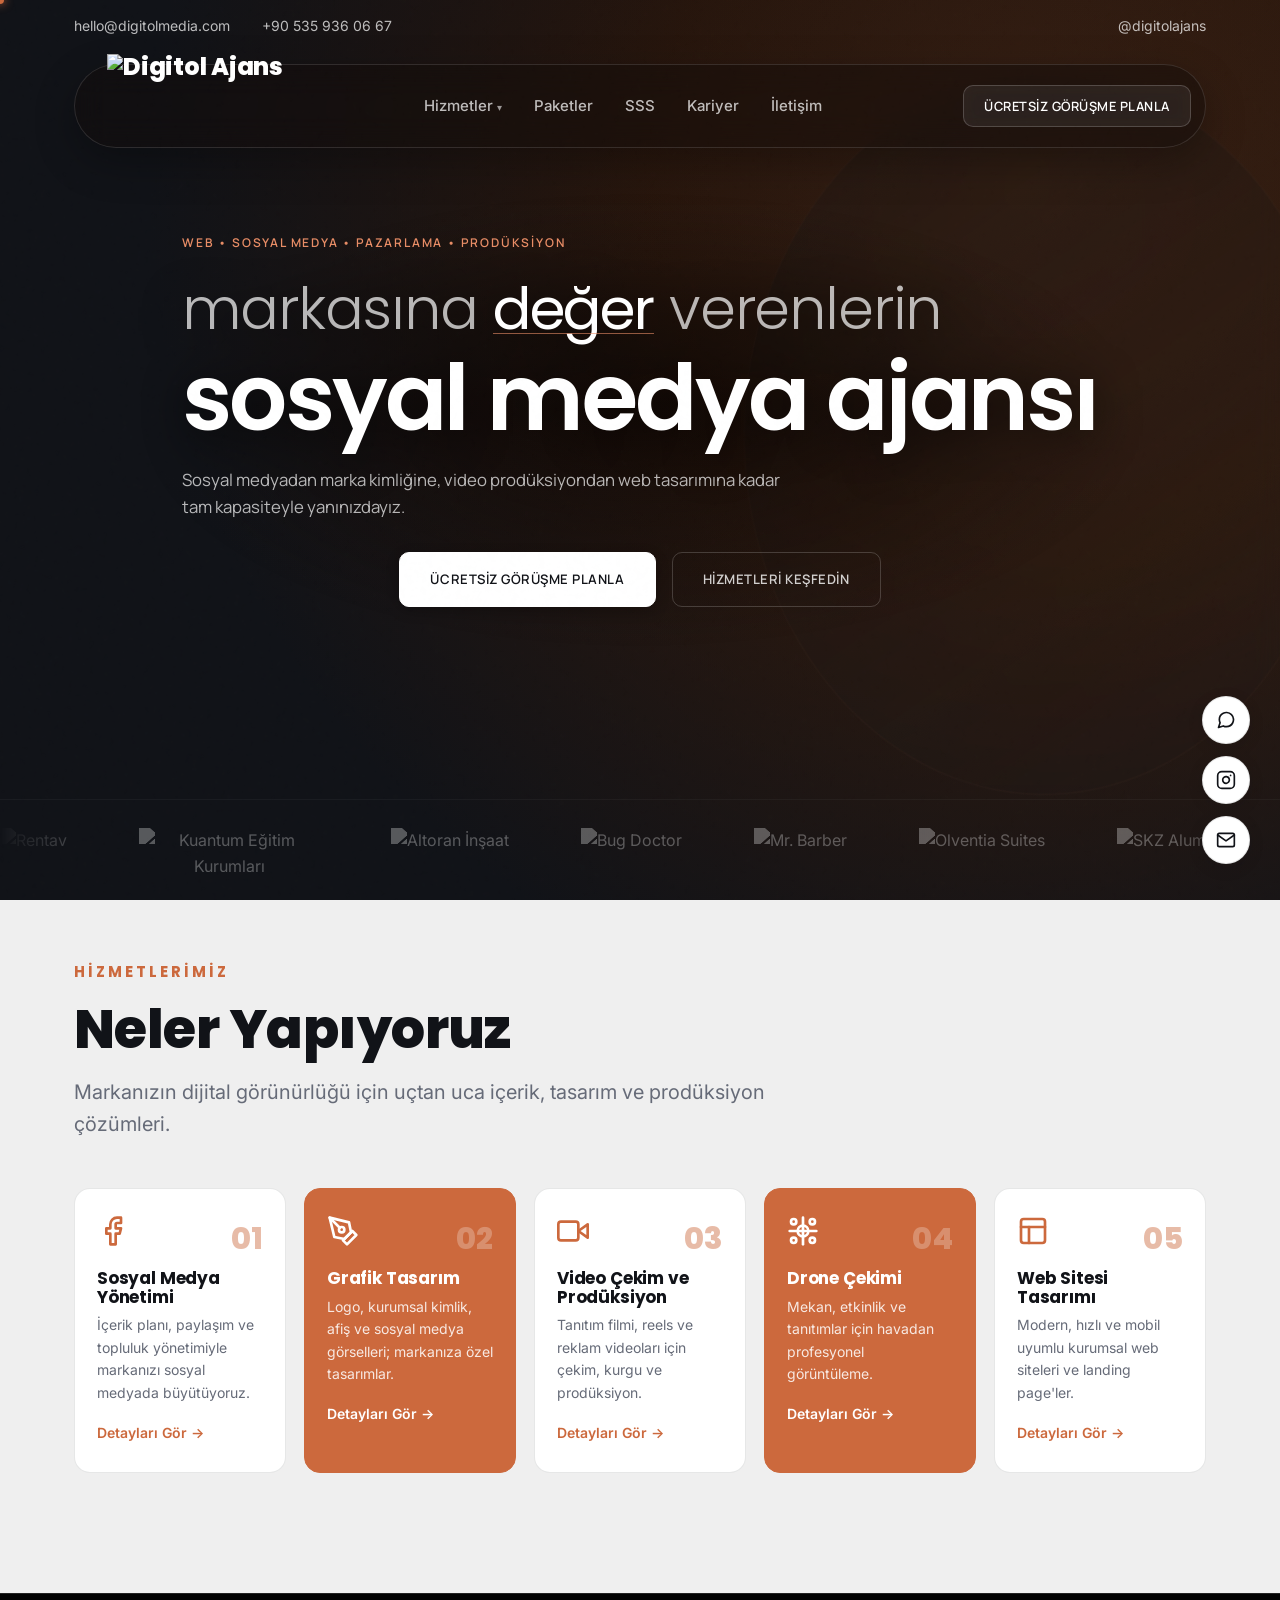
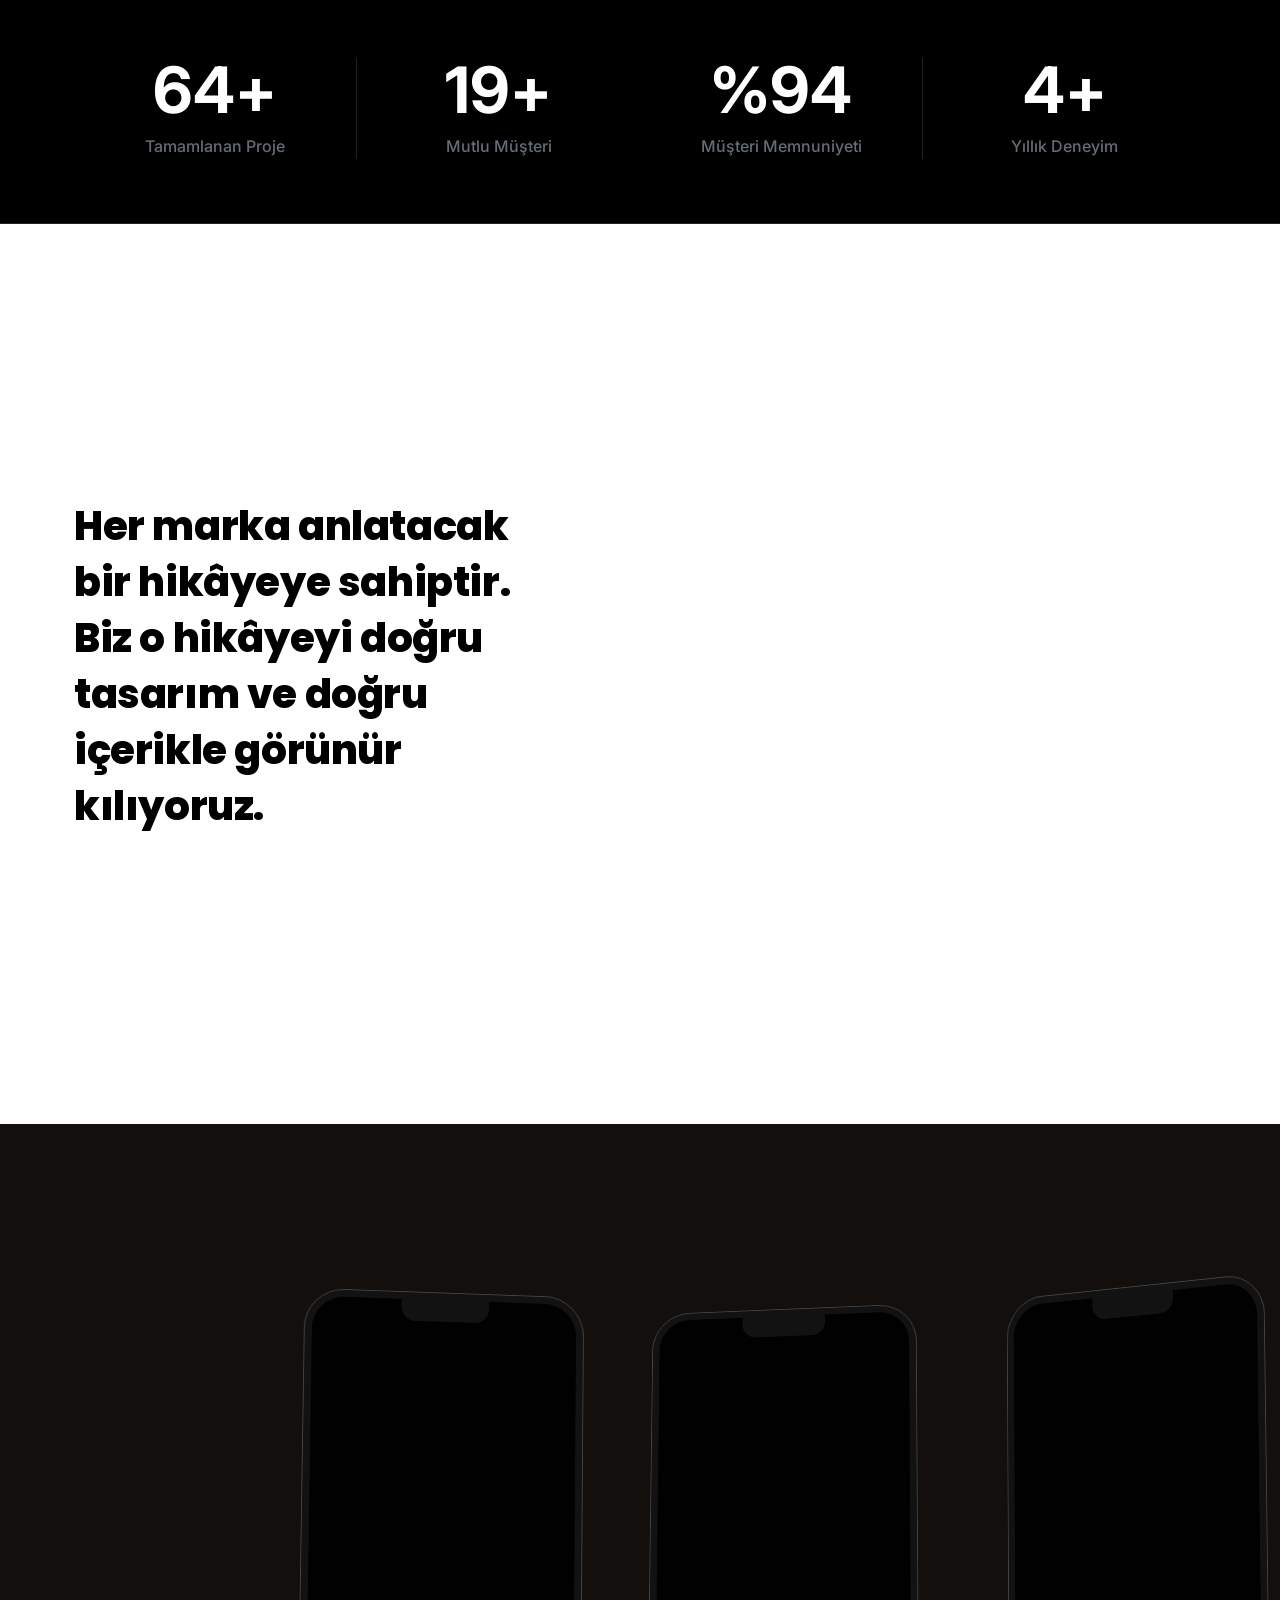
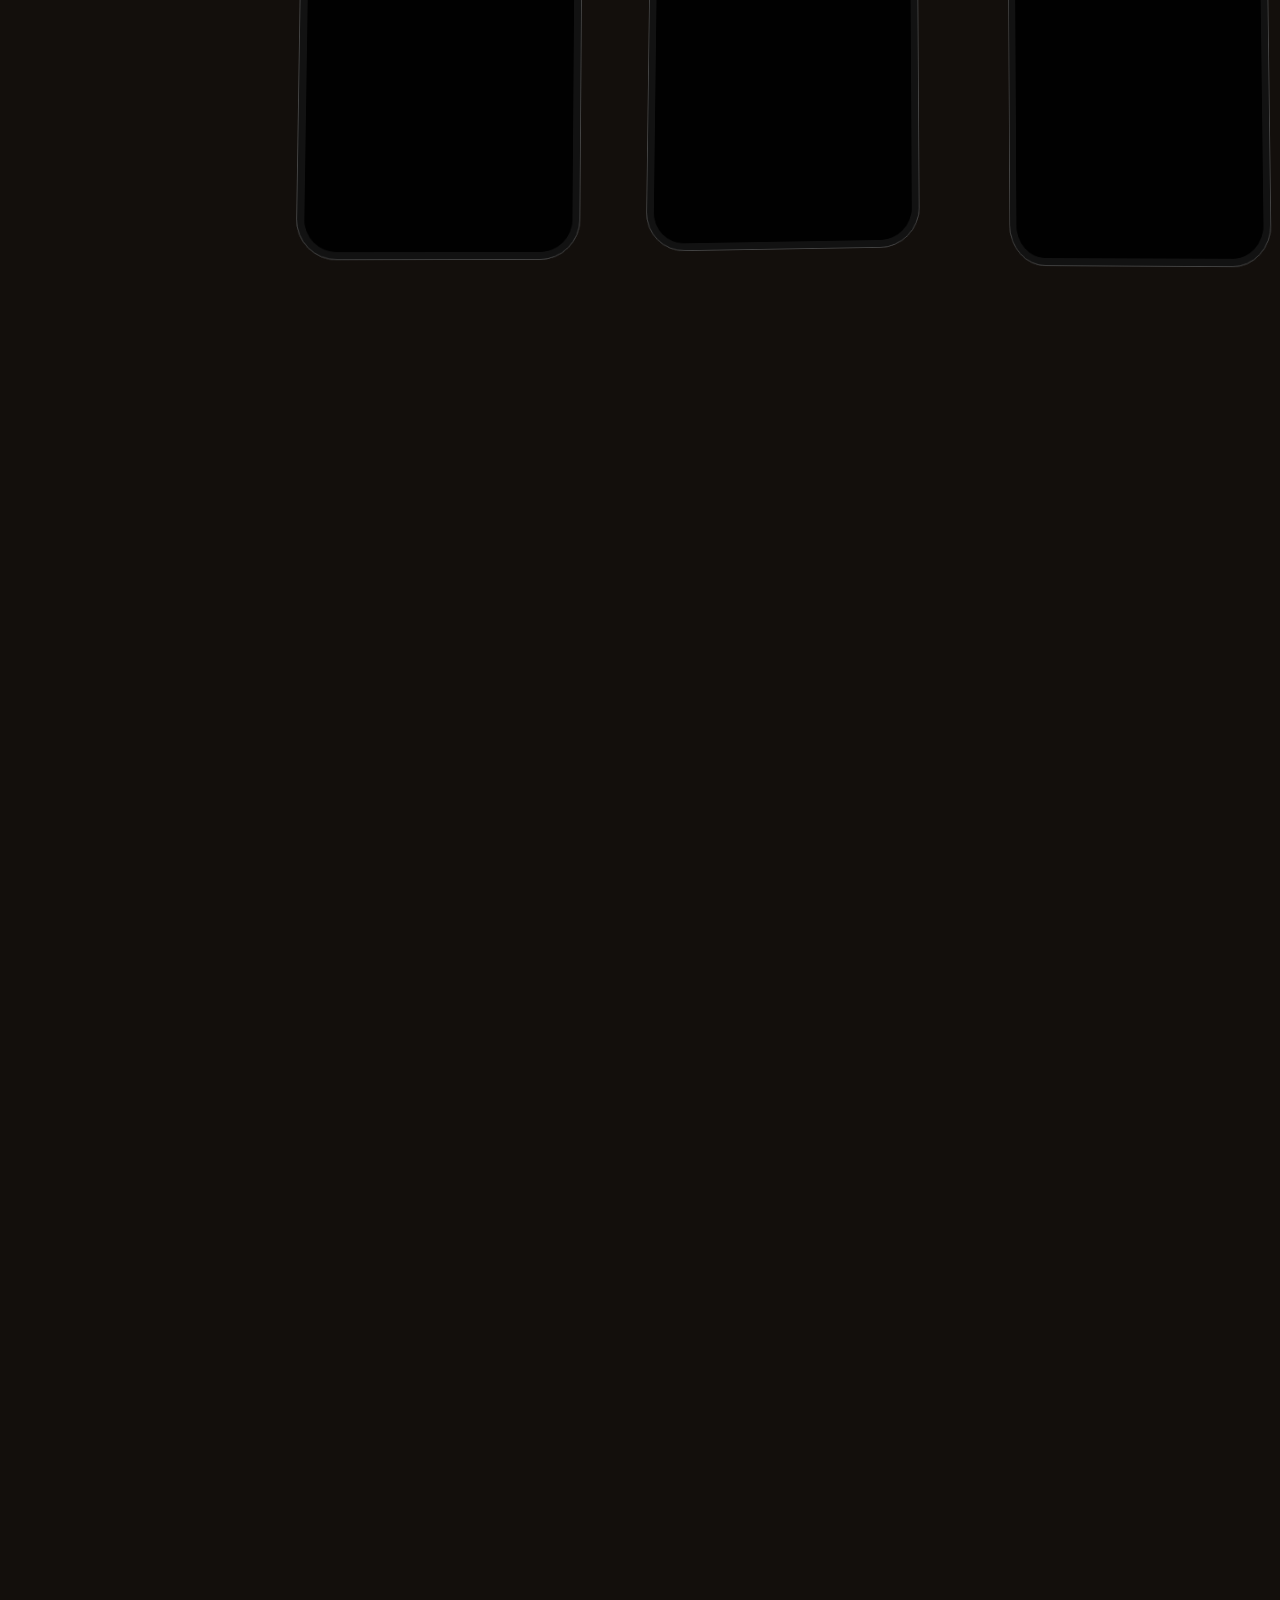
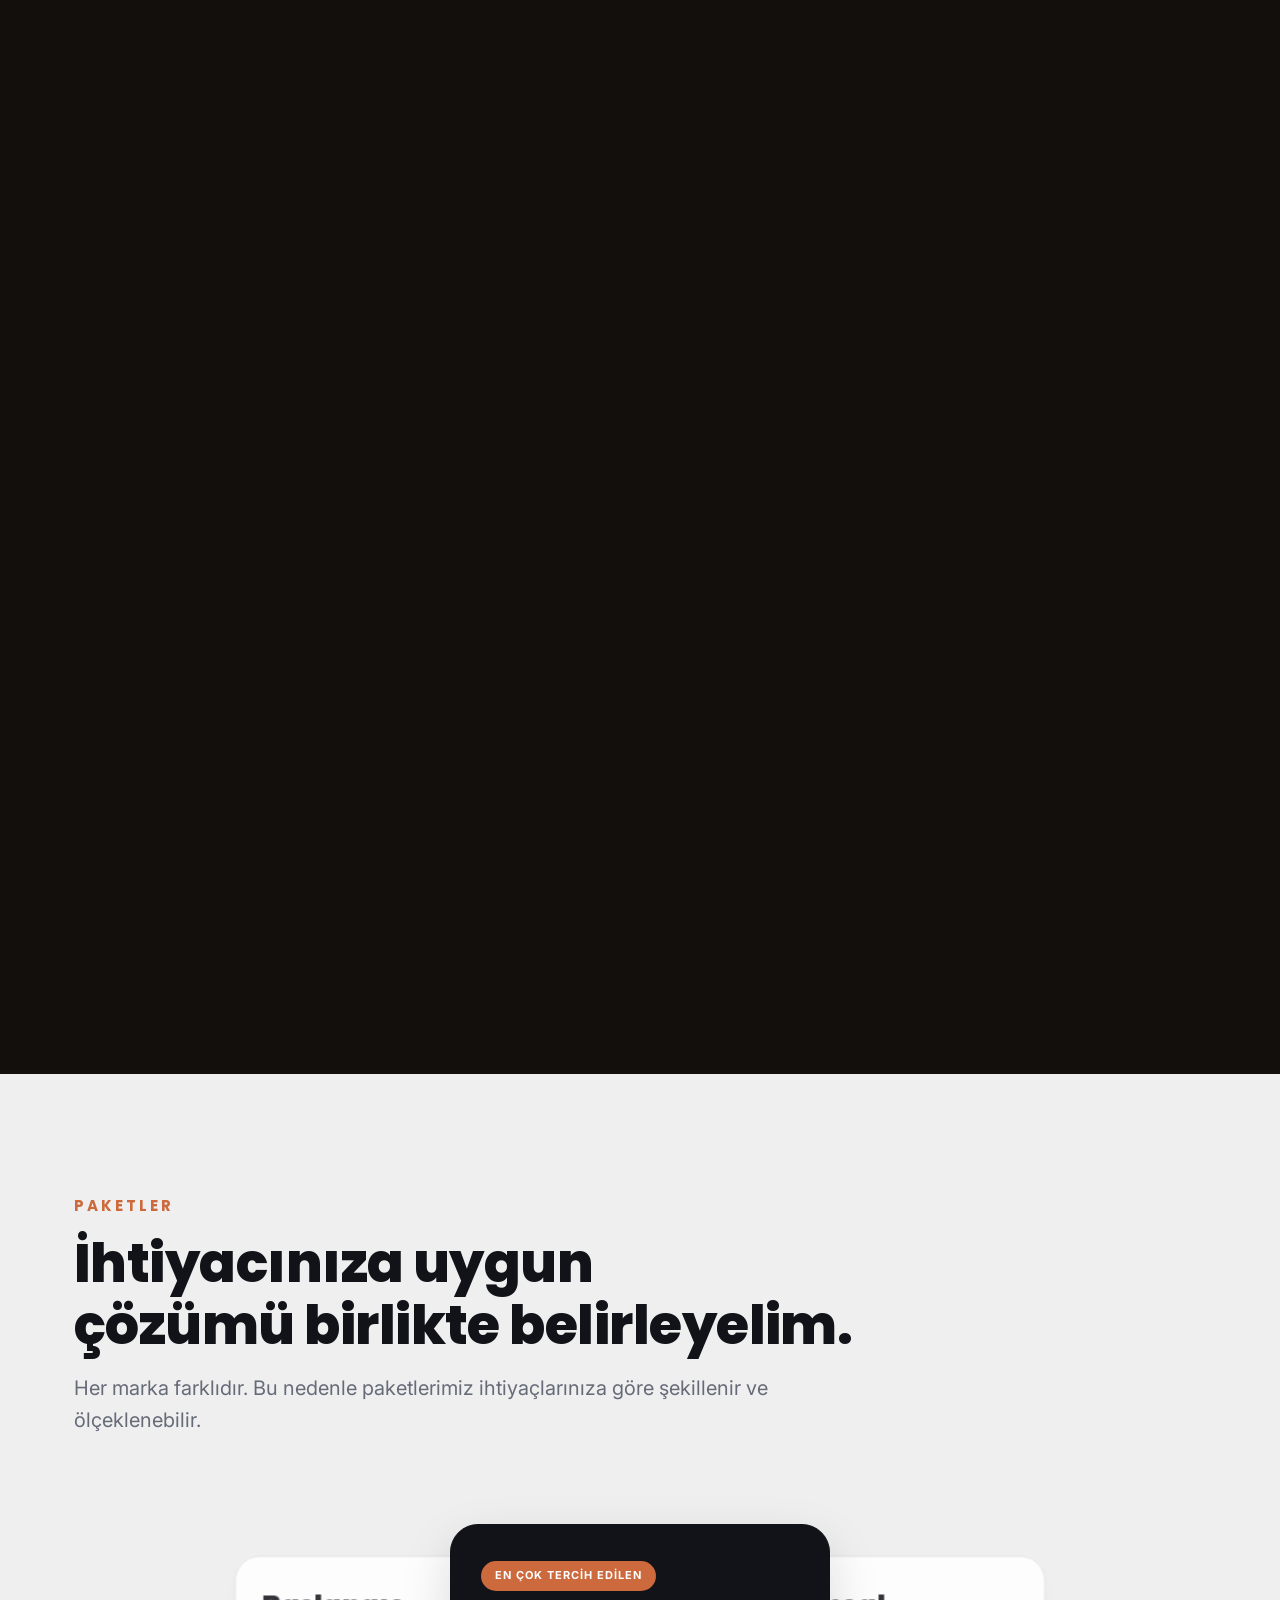
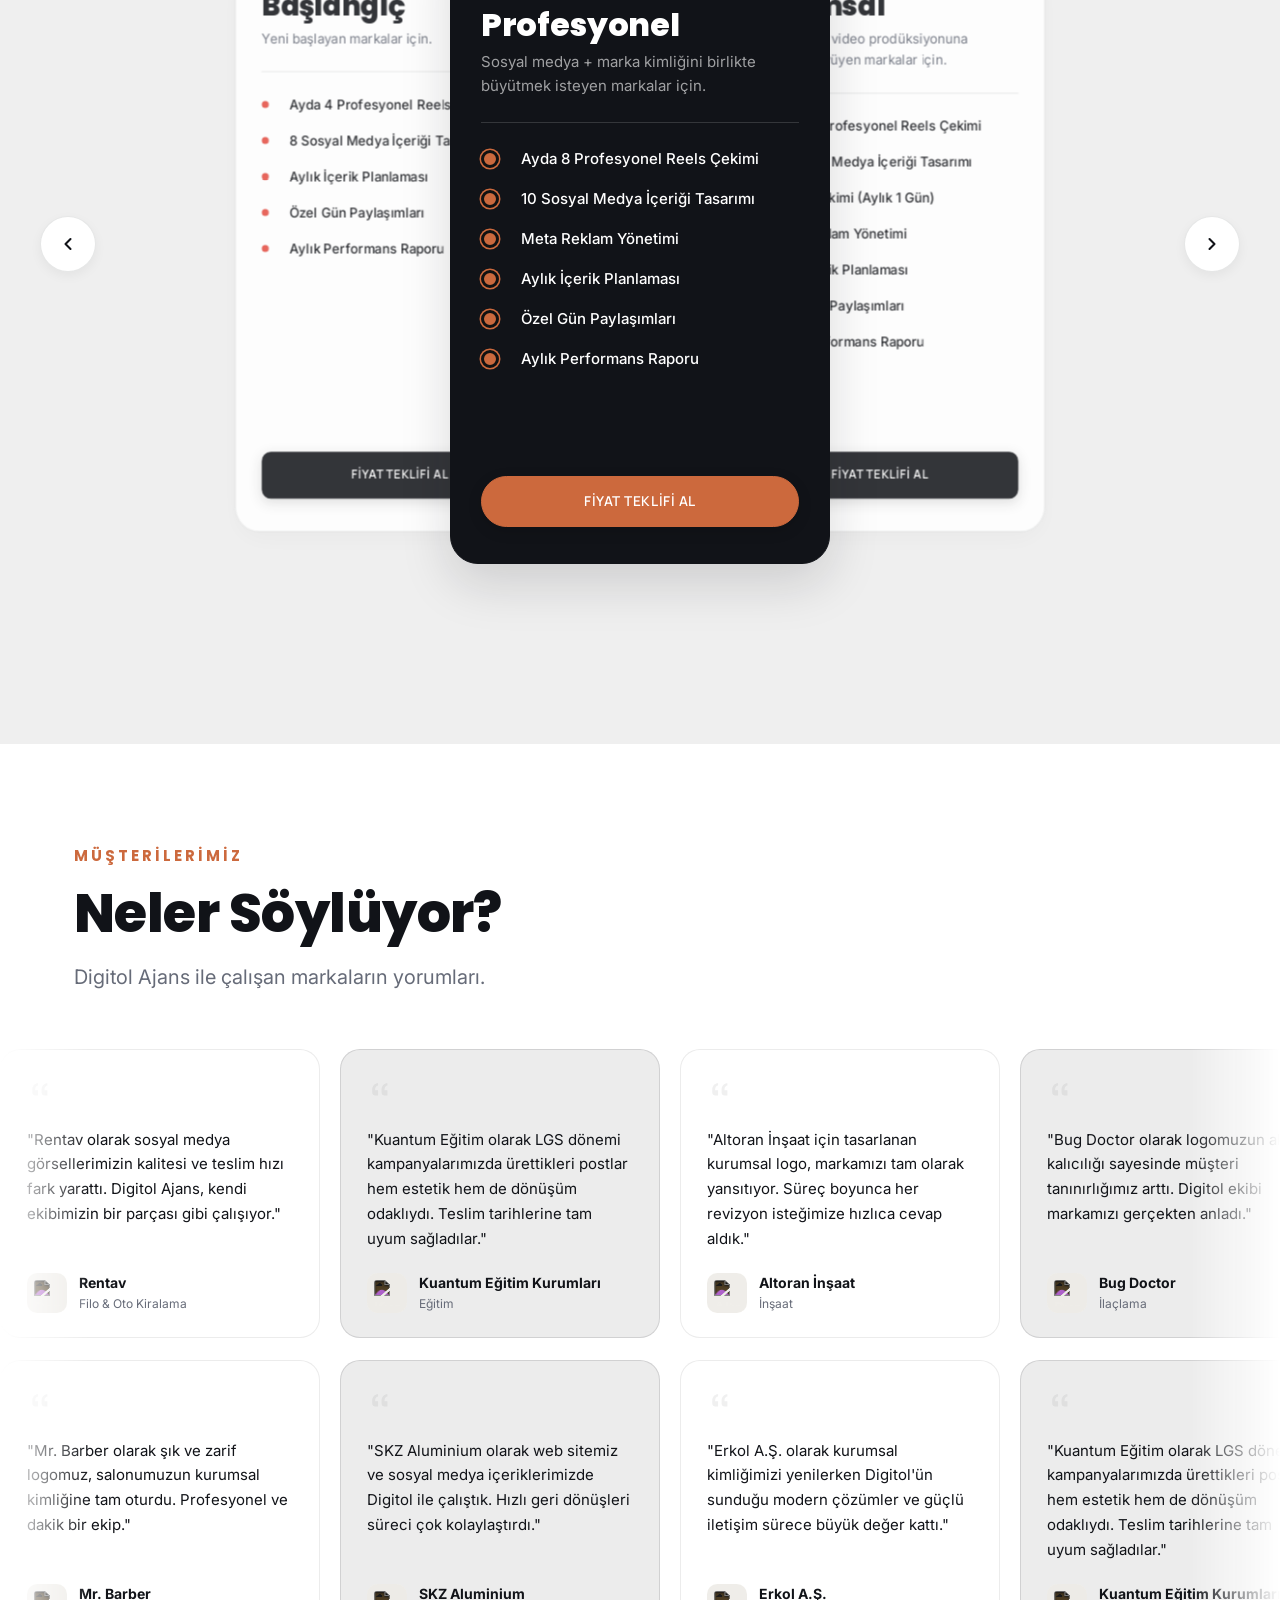
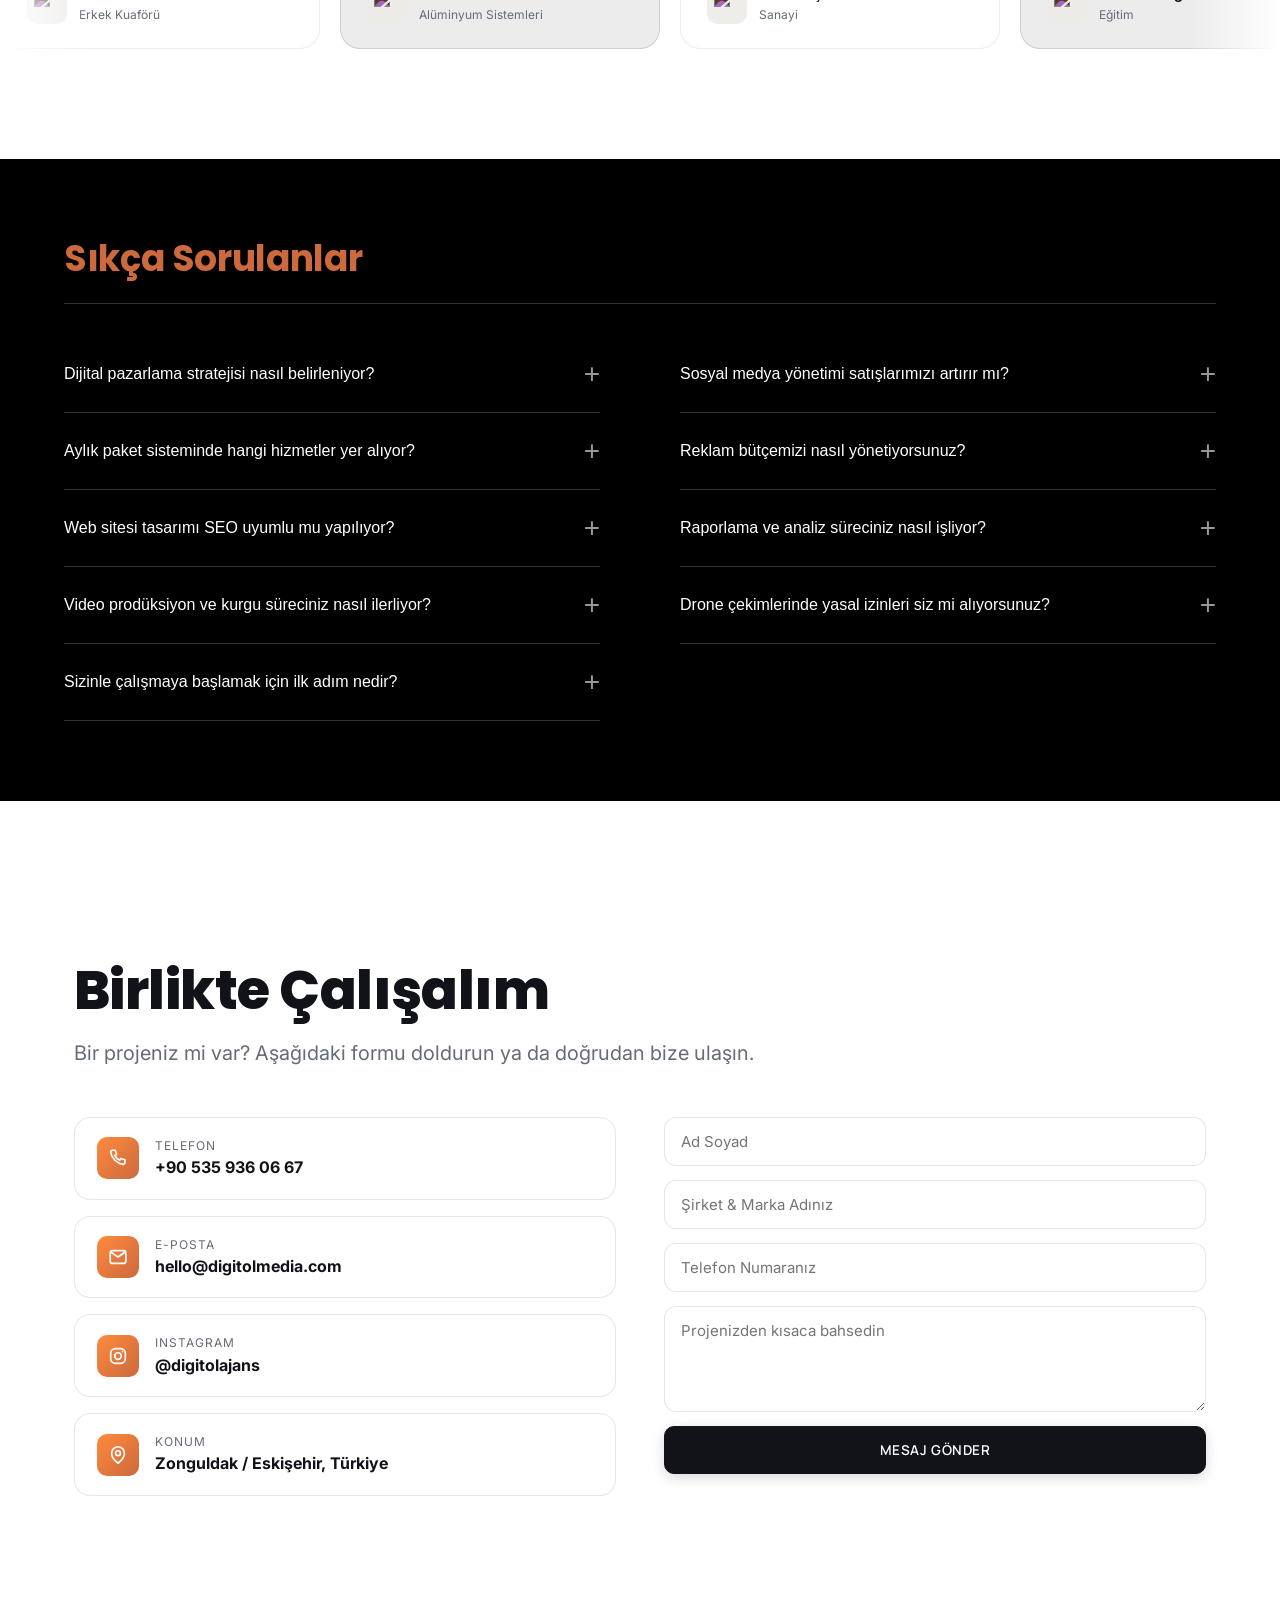
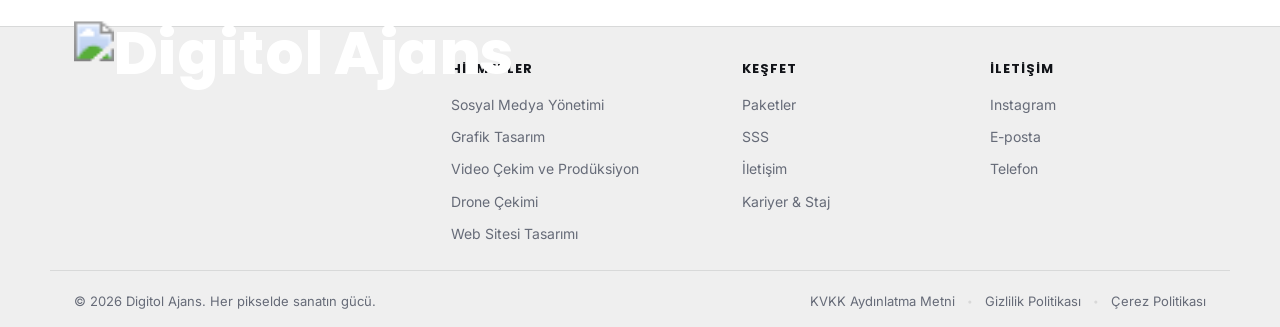
==== commit 1e7e181d: "fix: restore single-row logo marquee and eager-load phone showcase images Co-Authored-By: Claude Opu" ====
--- a/index.html
+++ b/index.html
@@ -413,14 +413,14 @@
       <div class="marquee-section">
         <div class="marquee" aria-hidden="false">
           <div class="marquee-track" id="marqueeTrack">
-            <div class="mlogo"><img src="images/logos/rentav.png" alt="Rentav" loading="lazy" decoding="async"></div>
-            <div class="mlogo"><img src="images/logos/kuantum.png" alt="Kuantum Eğitim Kurumları" loading="lazy" decoding="async"></div>
-            <div class="mlogo"><img src="images/logos/altoran.png" alt="Altoran İnşaat" loading="lazy" decoding="async"></div>
-            <div class="mlogo"><img src="images/logos/bug_doctor.png" alt="Bug Doctor" loading="lazy" decoding="async"></div>
-            <div class="mlogo"><img src="images/logos/mr_barber.png" alt="Mr. Barber" loading="lazy" decoding="async"></div>
-            <div class="mlogo"><img src="images/logos/olventia.png" alt="Olventia Suites" loading="lazy" decoding="async"></div>
-            <div class="mlogo"><img src="images/logos/skz_aluminium.png" alt="SKZ Aluminium" loading="lazy" decoding="async"></div>
-            <div class="mlogo"><img src="images/logos/erkol.png" alt="Erkol A.Ş" loading="lazy" decoding="async"></div>
+            <div class="mlogo"><img src="images/logos/rentav.png" alt="Rentav" decoding="async"></div>
+            <div class="mlogo"><img src="images/logos/kuantum.png" alt="Kuantum Eğitim Kurumları" decoding="async"></div>
+            <div class="mlogo"><img src="images/logos/altoran.png" alt="Altoran İnşaat" decoding="async"></div>
+            <div class="mlogo"><img src="images/logos/bug_doctor.png" alt="Bug Doctor" decoding="async"></div>
+            <div class="mlogo"><img src="images/logos/mr_barber.png" alt="Mr. Barber" decoding="async"></div>
+            <div class="mlogo"><img src="images/logos/olventia.png" alt="Olventia Suites" decoding="async"></div>
+            <div class="mlogo"><img src="images/logos/skz_aluminium.png" alt="SKZ Aluminium" decoding="async"></div>
+            <div class="mlogo"><img src="images/logos/erkol.png" alt="Erkol A.Ş" decoding="async"></div>
           </div>
         </div>
       </div>
@@ -583,7 +583,7 @@
               <div class="mp-glare"></div>
               <div class="mp-screen">
                 <div class="mp-notch"></div>
-                <div class="mp-content"><img src="images/work/profil.jpg" alt="Profile" loading="lazy" decoding="async"></div>
+                <div class="mp-content"><img src="images/work/profil.jpg" alt="Profile" decoding="async"></div>
               </div>
             </div>
           </div>
@@ -602,7 +602,7 @@
               <div class="mp-glare"></div>
               <div class="mp-screen">
                 <div class="mp-notch"></div>
-                <div class="mp-content"><img src="images/work/2_sayfa.jpg" alt="Feed" loading="lazy" decoding="async"></div>
+                <div class="mp-content"><img src="images/work/2_sayfa.jpg" alt="Feed" decoding="async"></div>
               </div>
             </div>
           </div>
@@ -621,7 +621,7 @@
               <div class="mp-glare"></div>
               <div class="mp-screen">
                 <div class="mp-notch"></div>
-                <div class="mp-content"><img src="images/work/3_post.jpg" alt="Post" loading="lazy" decoding="async"></div>
+                <div class="mp-content"><img src="images/work/3_post.jpg" alt="Post" decoding="async"></div>
               </div>
             </div>
           </div>
@@ -1263,7 +1263,7 @@
     </button>
   </div>
 
-  <script src="js/main.js?v=2.2"></script>
+  <script src="js/main.js?v=2.7"></script>
   <script type="module" src="js/r3f-bundle.js"></script>
 </body>
 
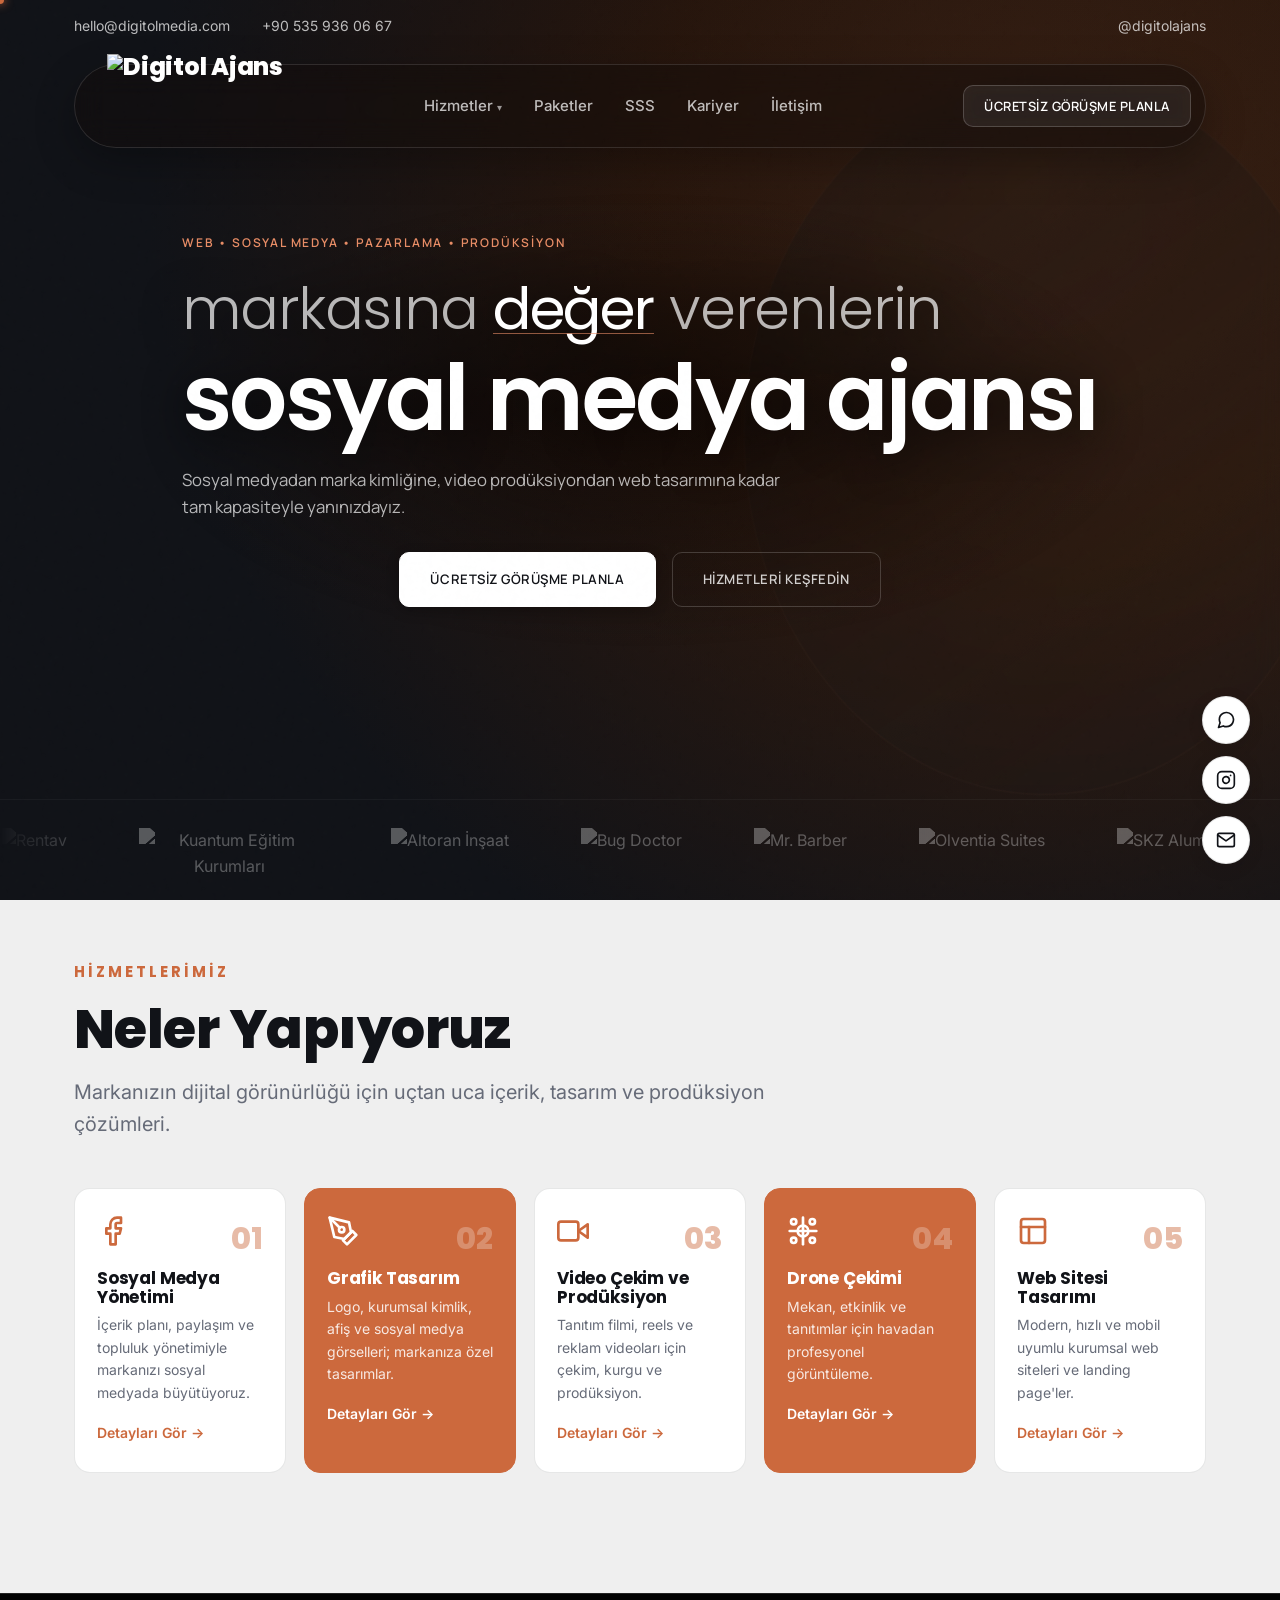
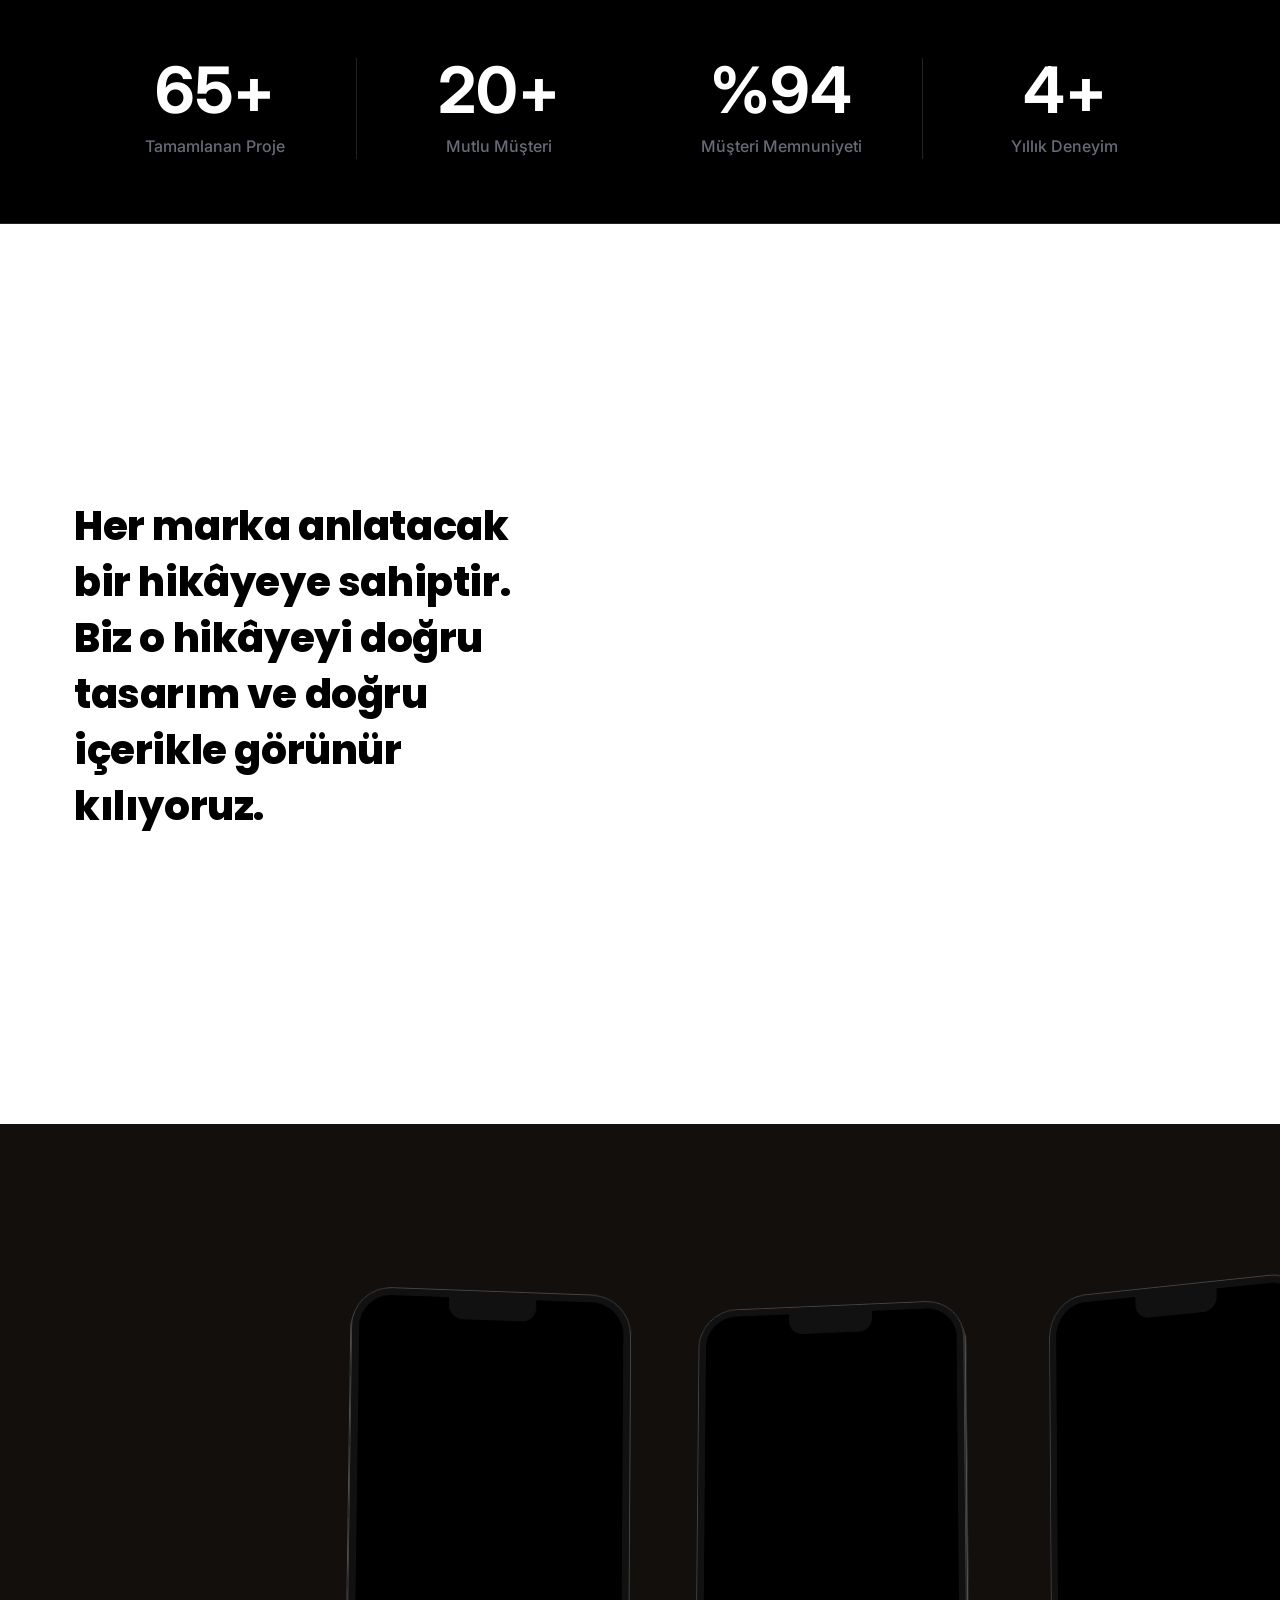
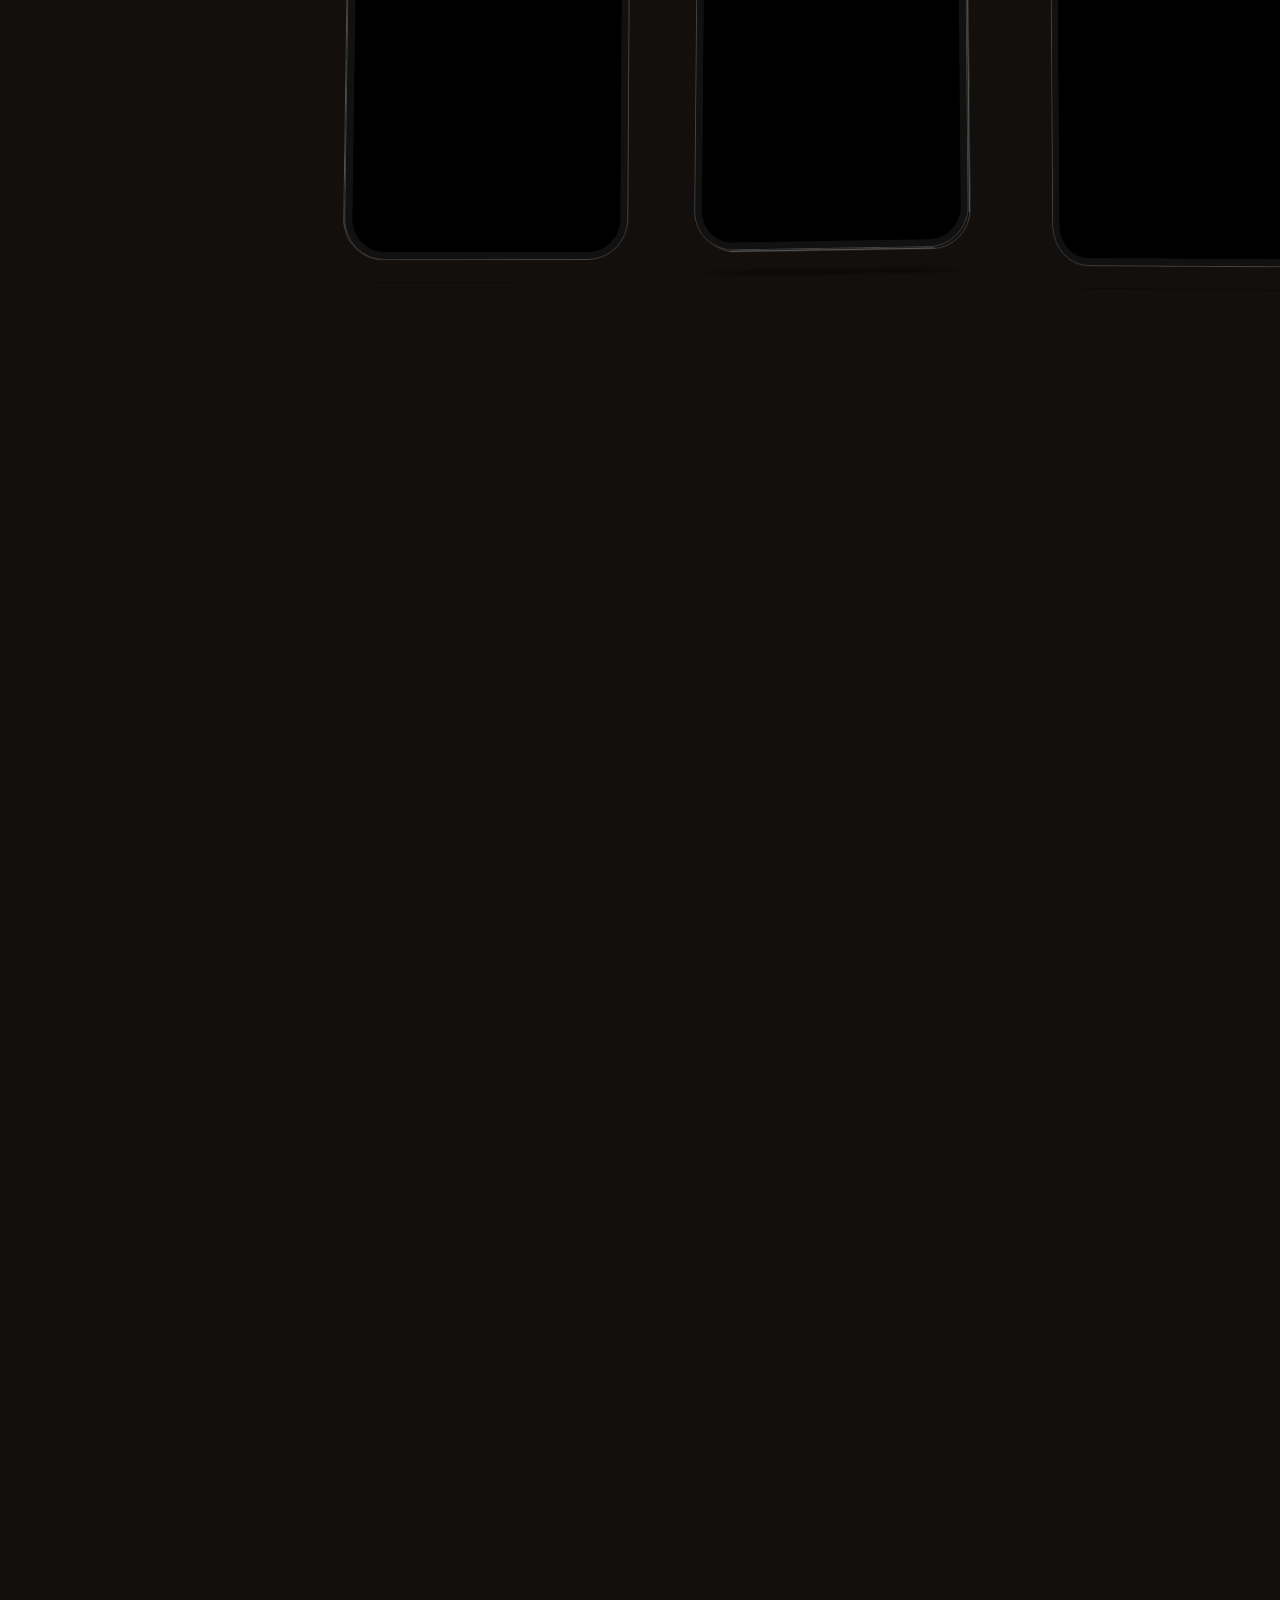
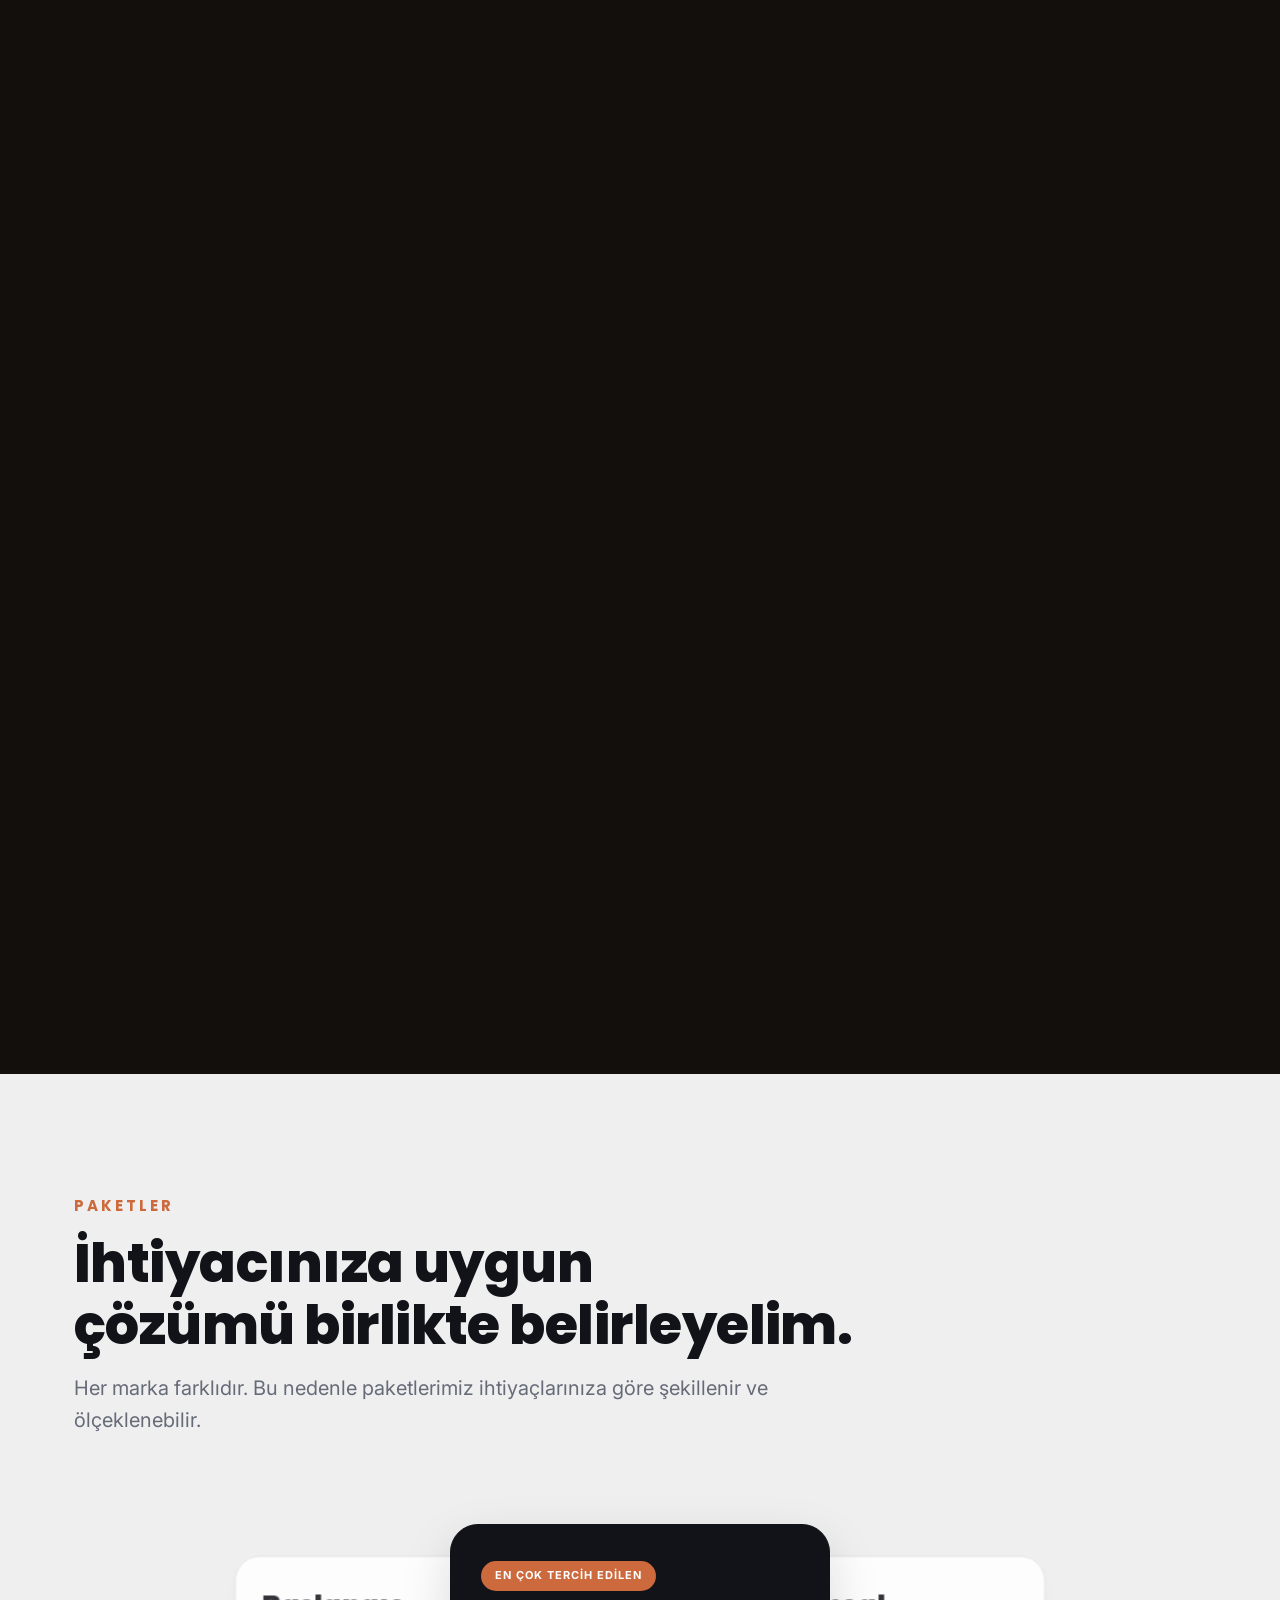
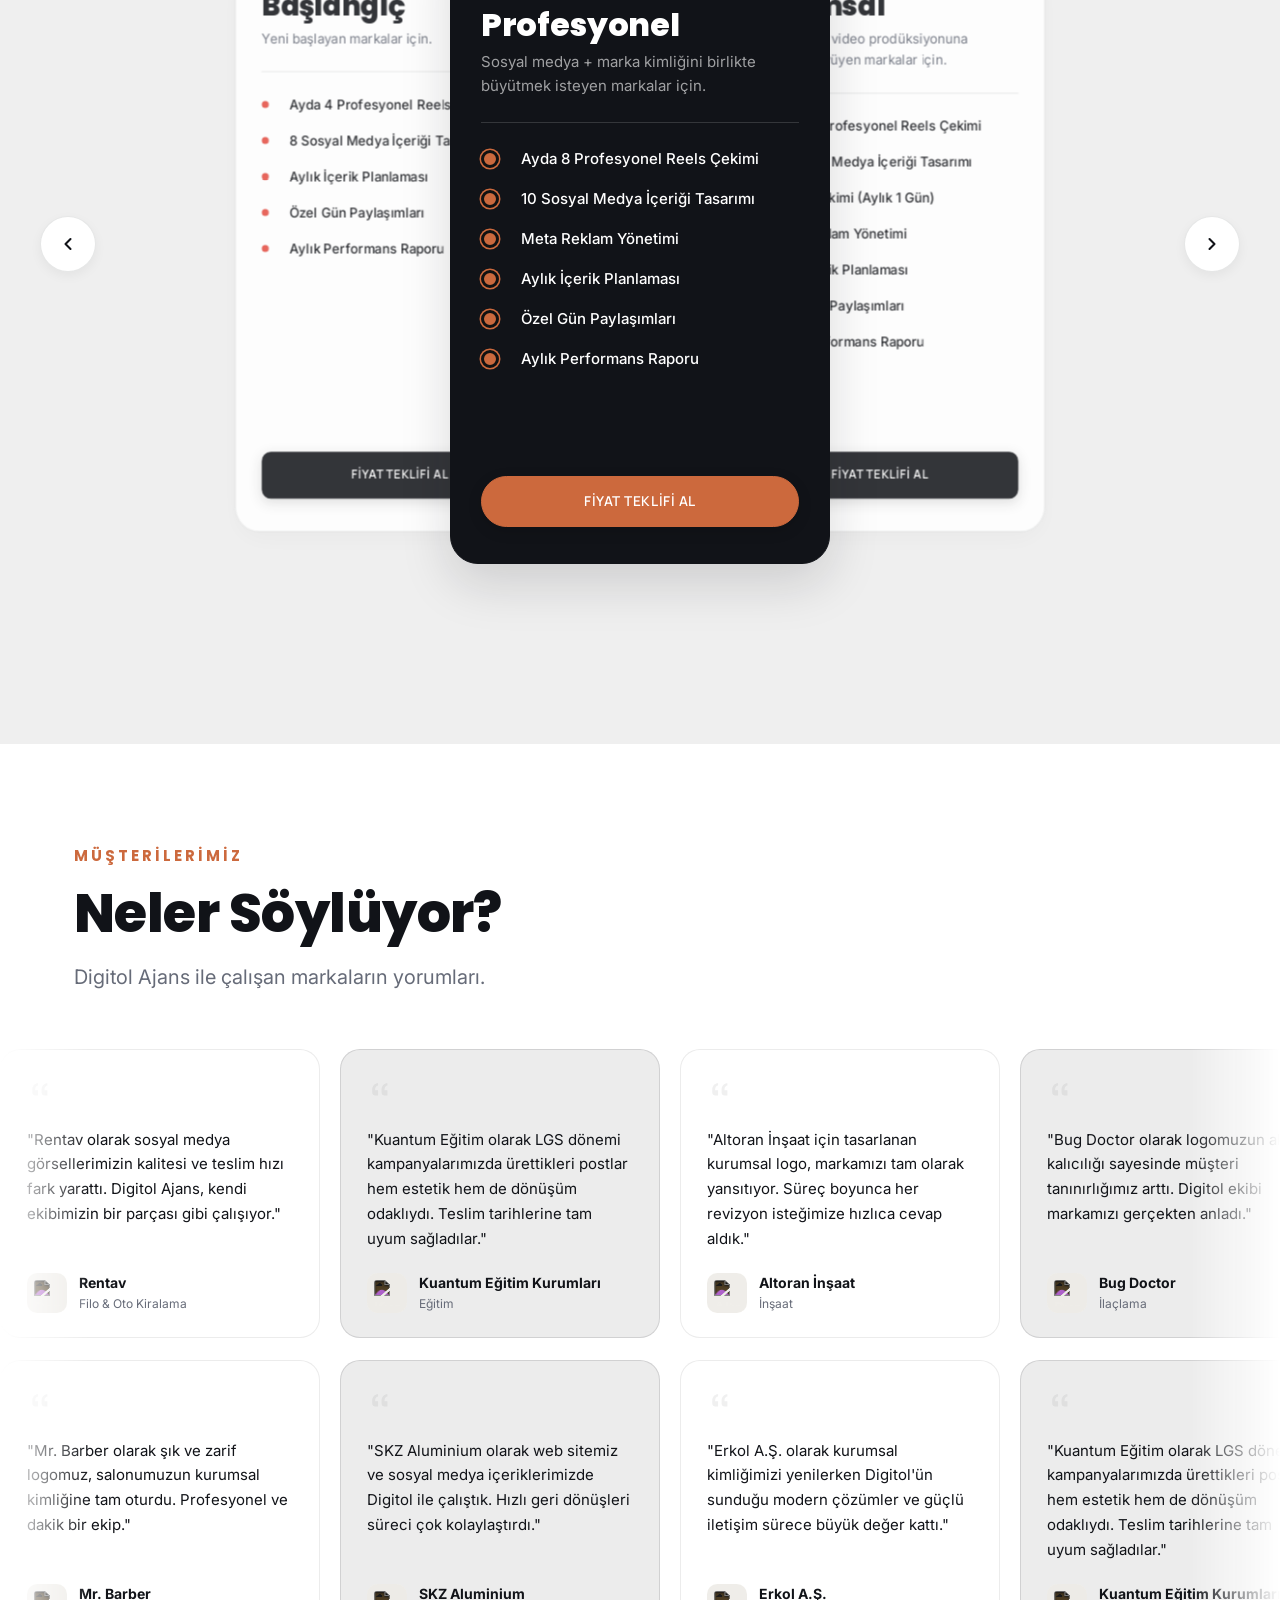
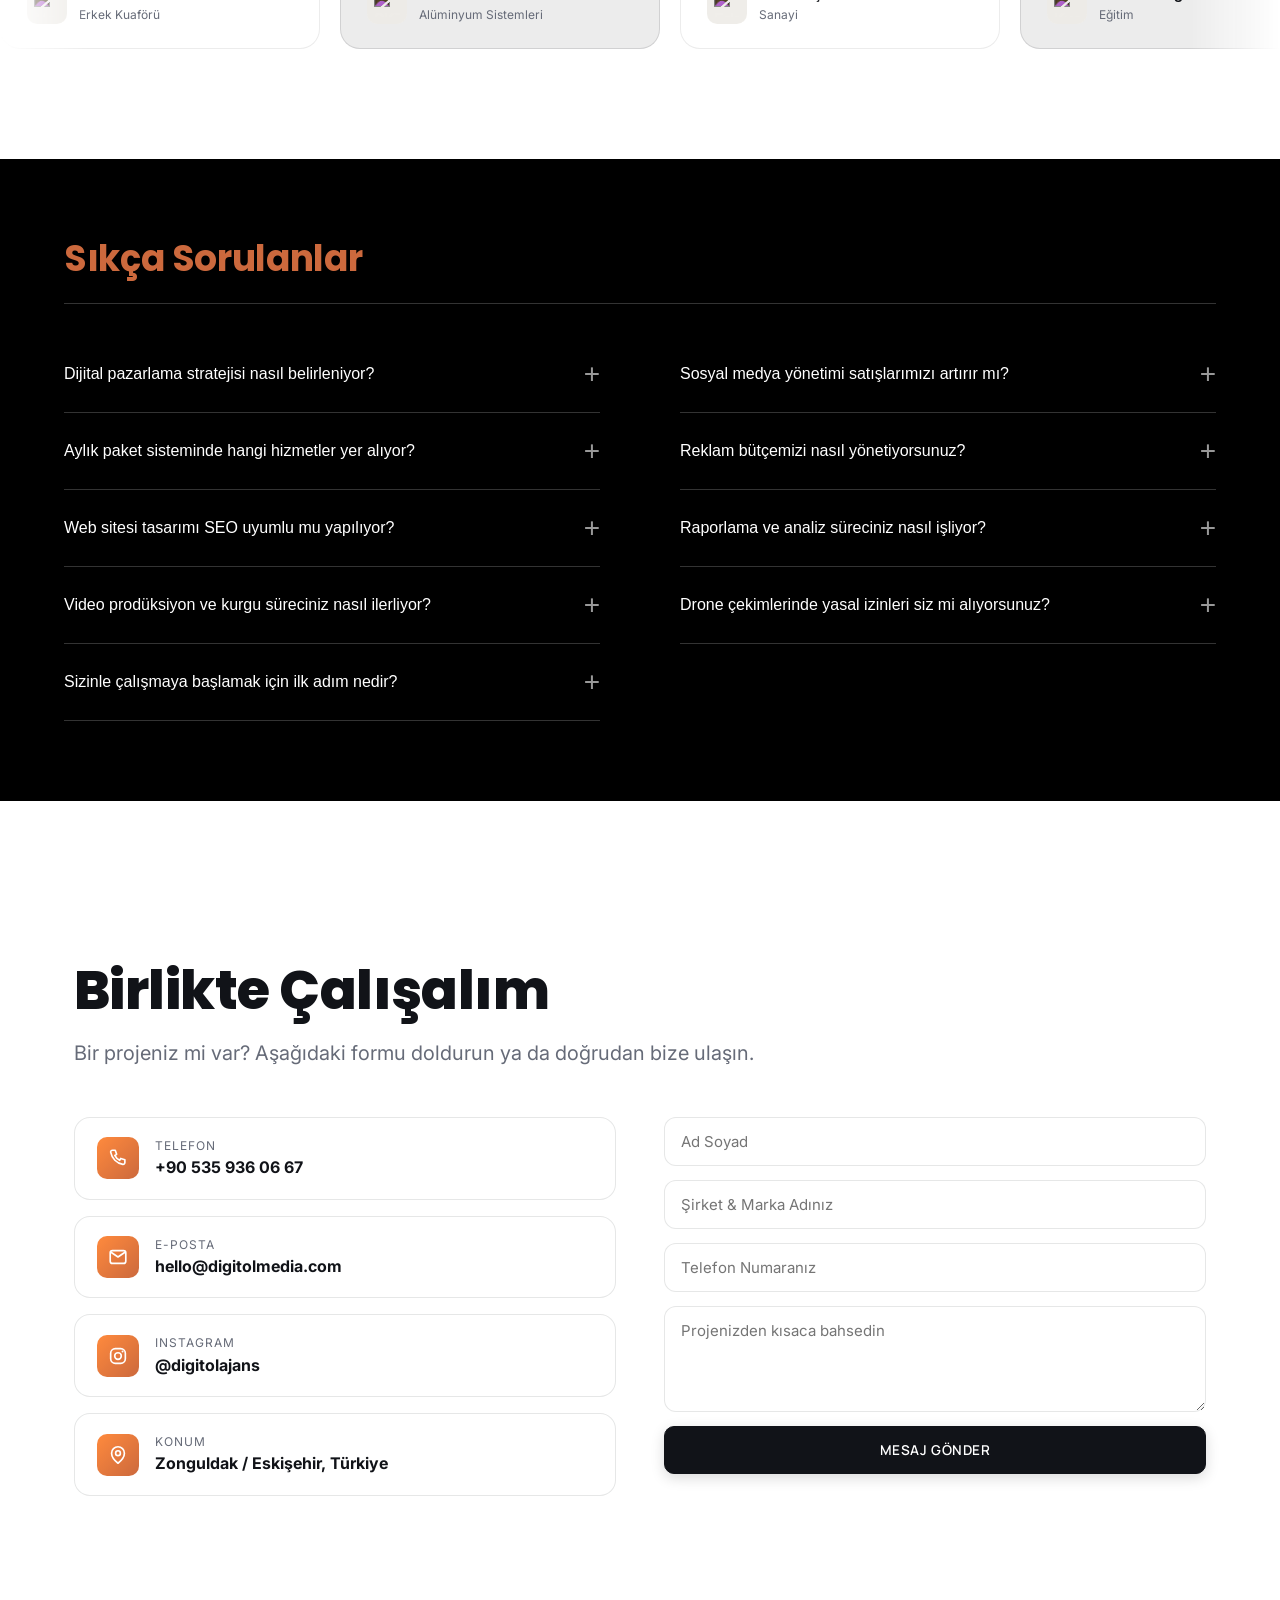
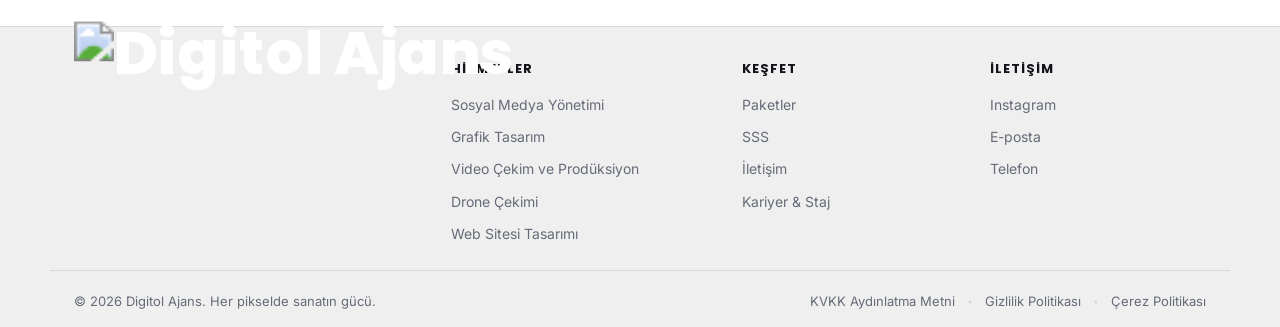
==== commit 6a7b11f1: "fix: use overflow-x clip so sticky multi-phone showcase works again Co-Authored-By: Claude Opus 5.5 " ====
--- a/index.html
+++ b/index.html
@@ -281,7 +281,7 @@
         border-color: #111318 !important;
     }
   </style>
-  <link rel="stylesheet" href="css/style.css?v=2.2">
+  <link rel="stylesheet" href="css/style.css?v=2.7">
   <script>document.documentElement.classList.add('js');</script>
 </head>
 
--- a/css/style.css
+++ b/css/style.css
@@ -24,7 +24,8 @@
 
 html {
   scroll-behavior: smooth;
-  overflow-x: hidden;
+  /* clip: yatay taşmayı keser ama scroll container oluşturmaz (sticky bölümler çalışır) */
+  overflow-x: clip;
 }
 
 body {
@@ -32,7 +33,7 @@
   background: var(--bg);
   color: var(--ink);
   line-height: 1.6;
-  overflow-x: hidden;
+  overflow-x: clip;
 }
 
 .wrap {
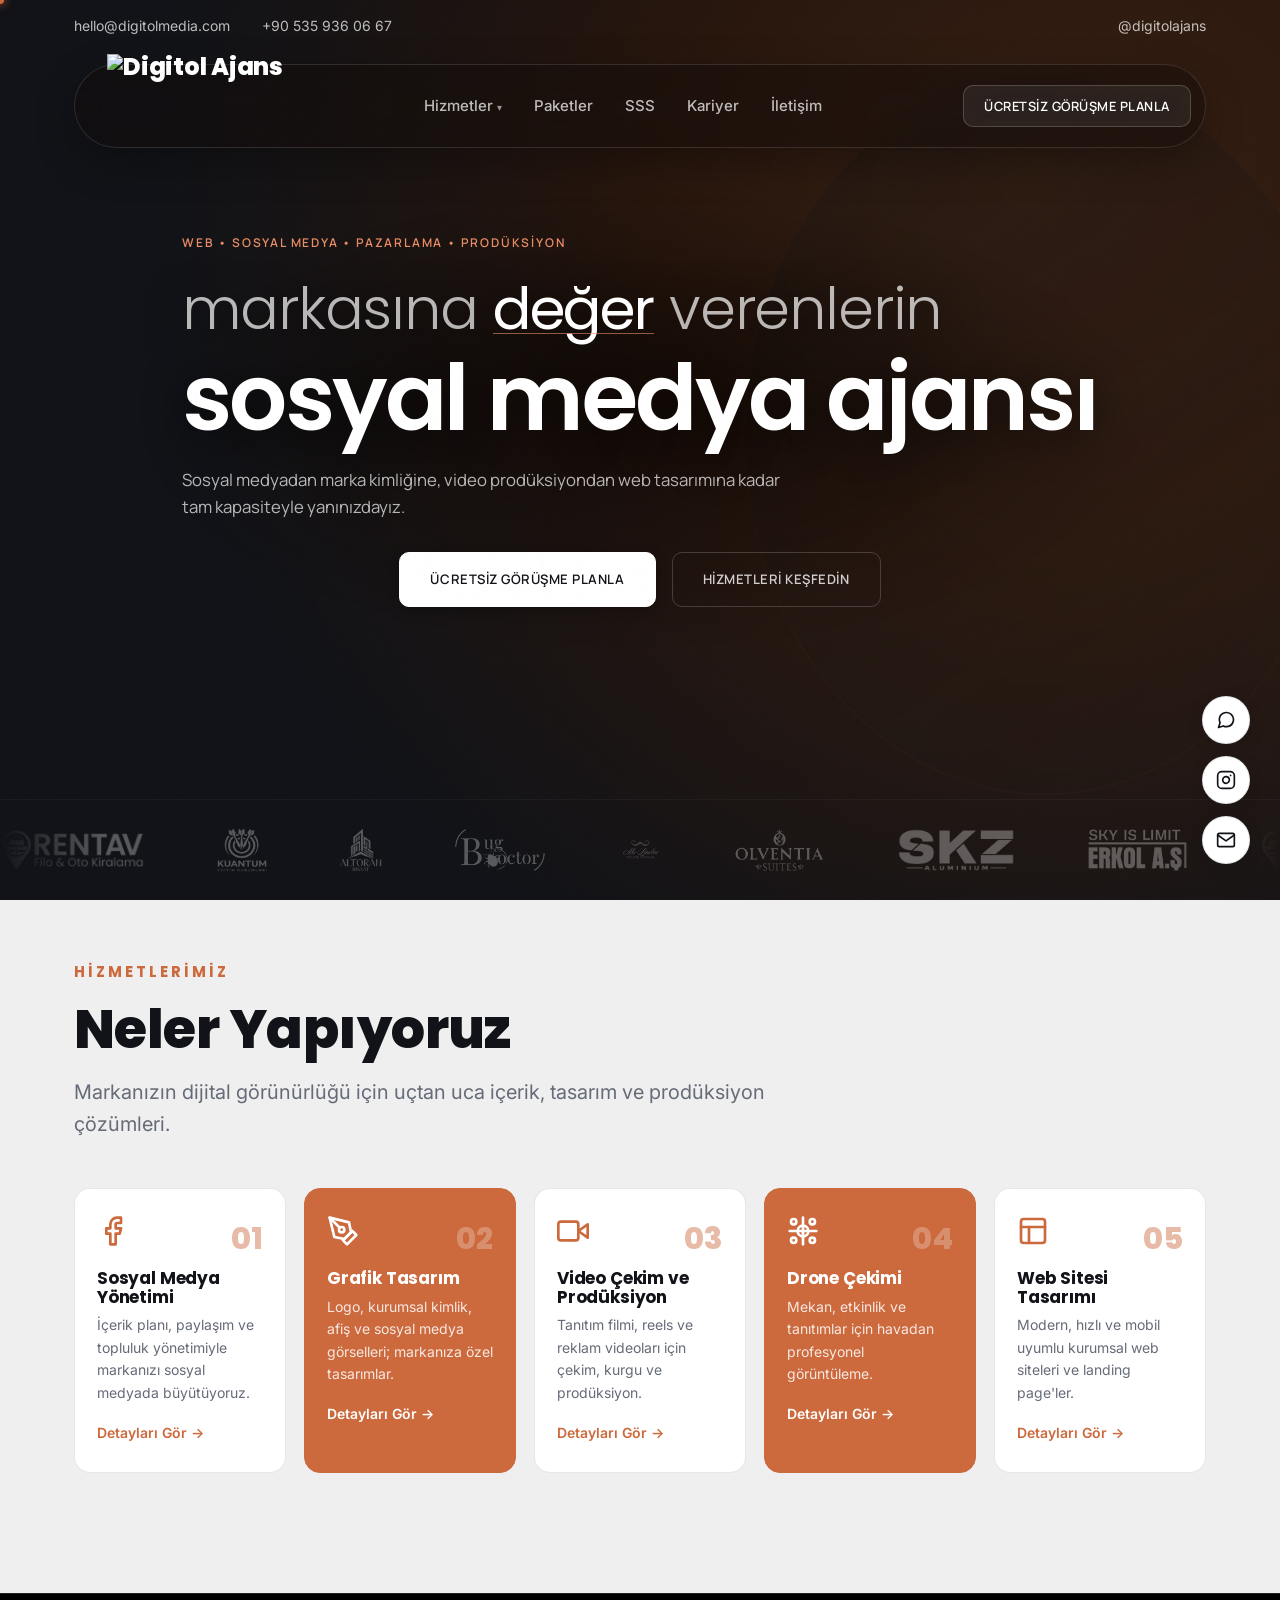
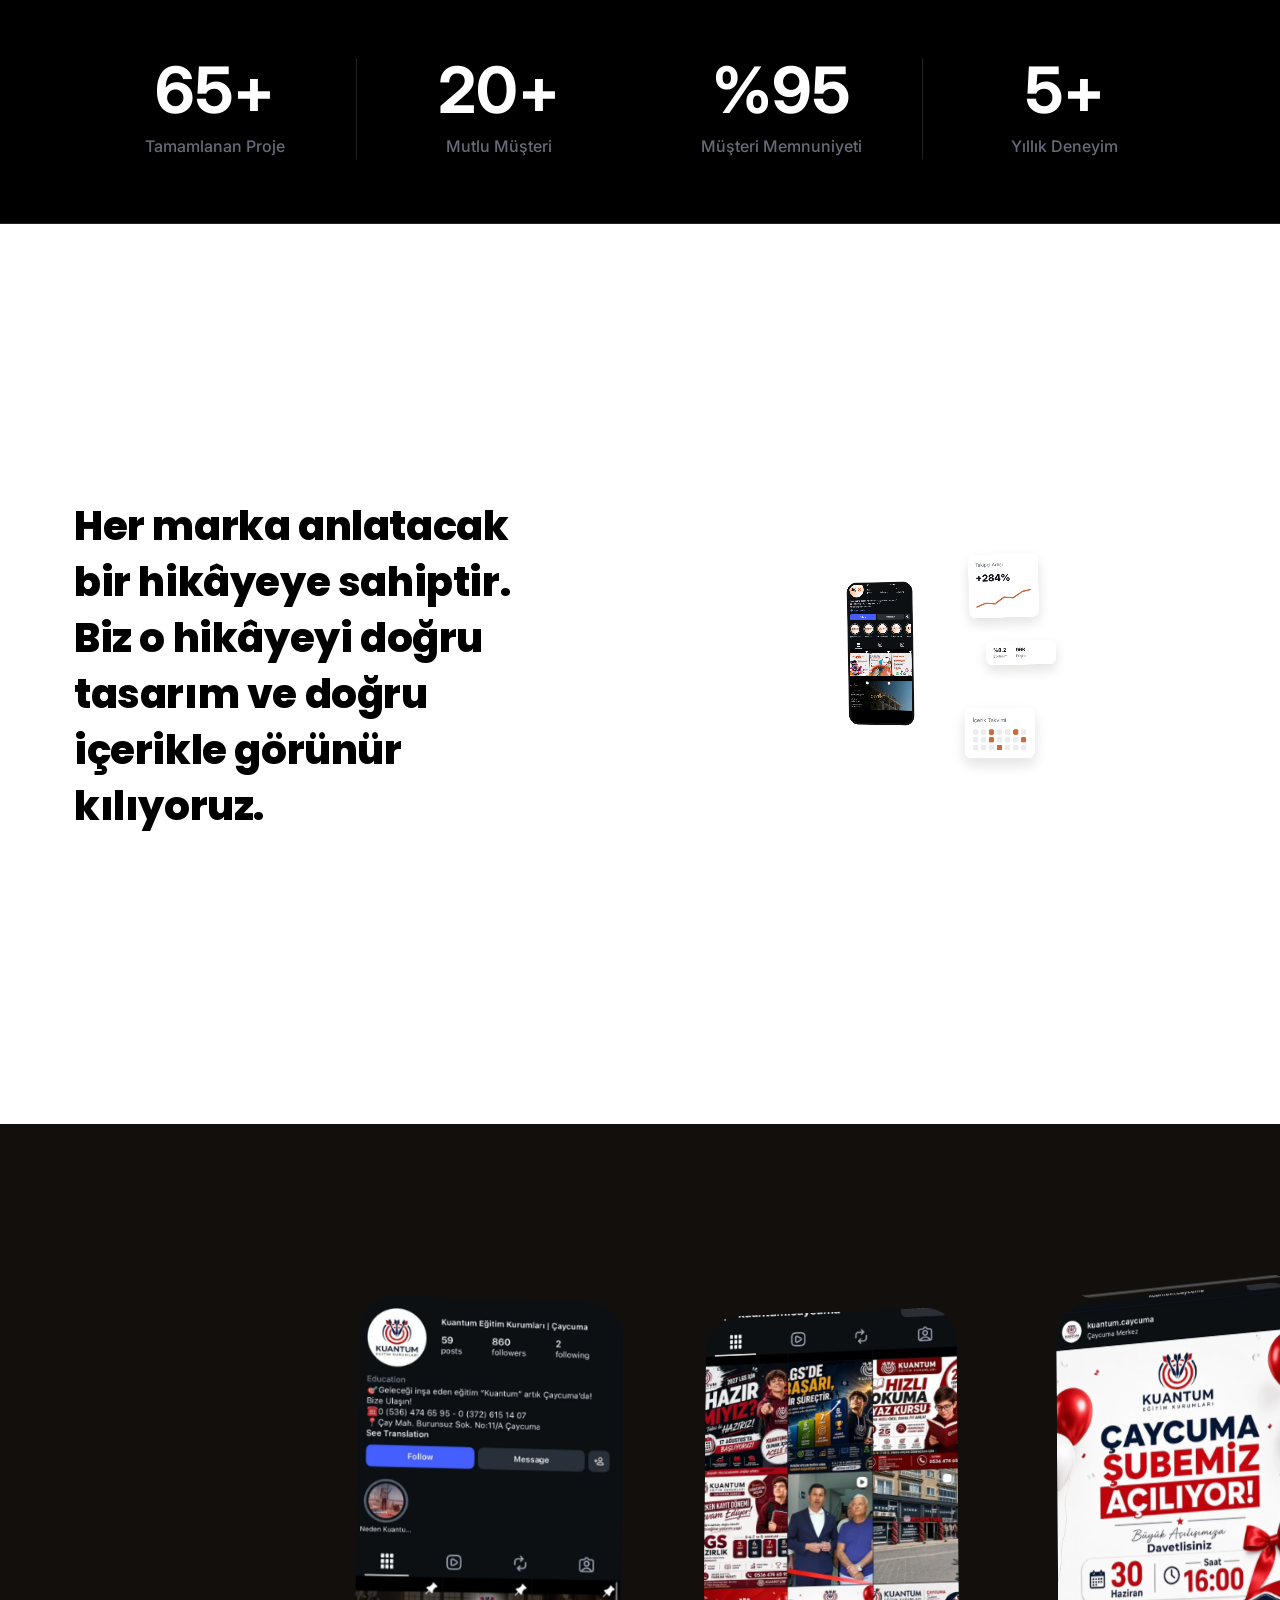
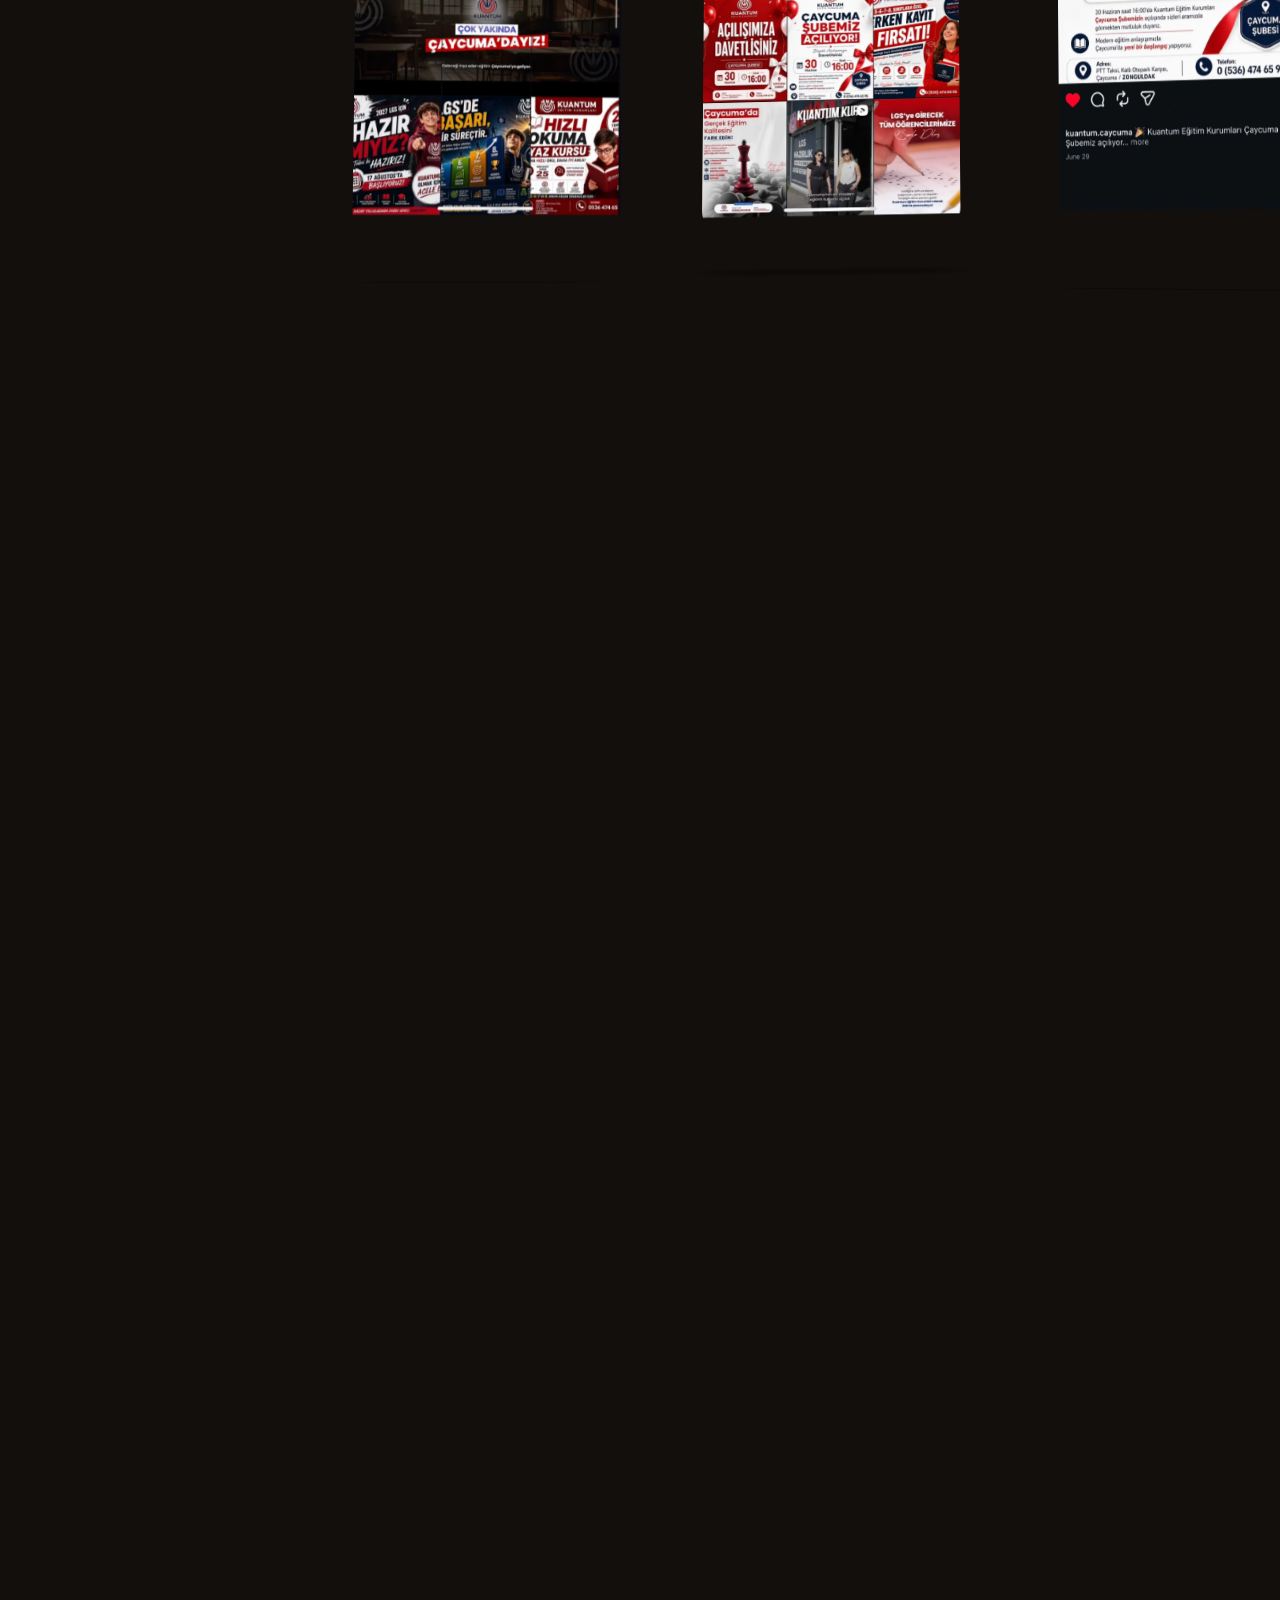
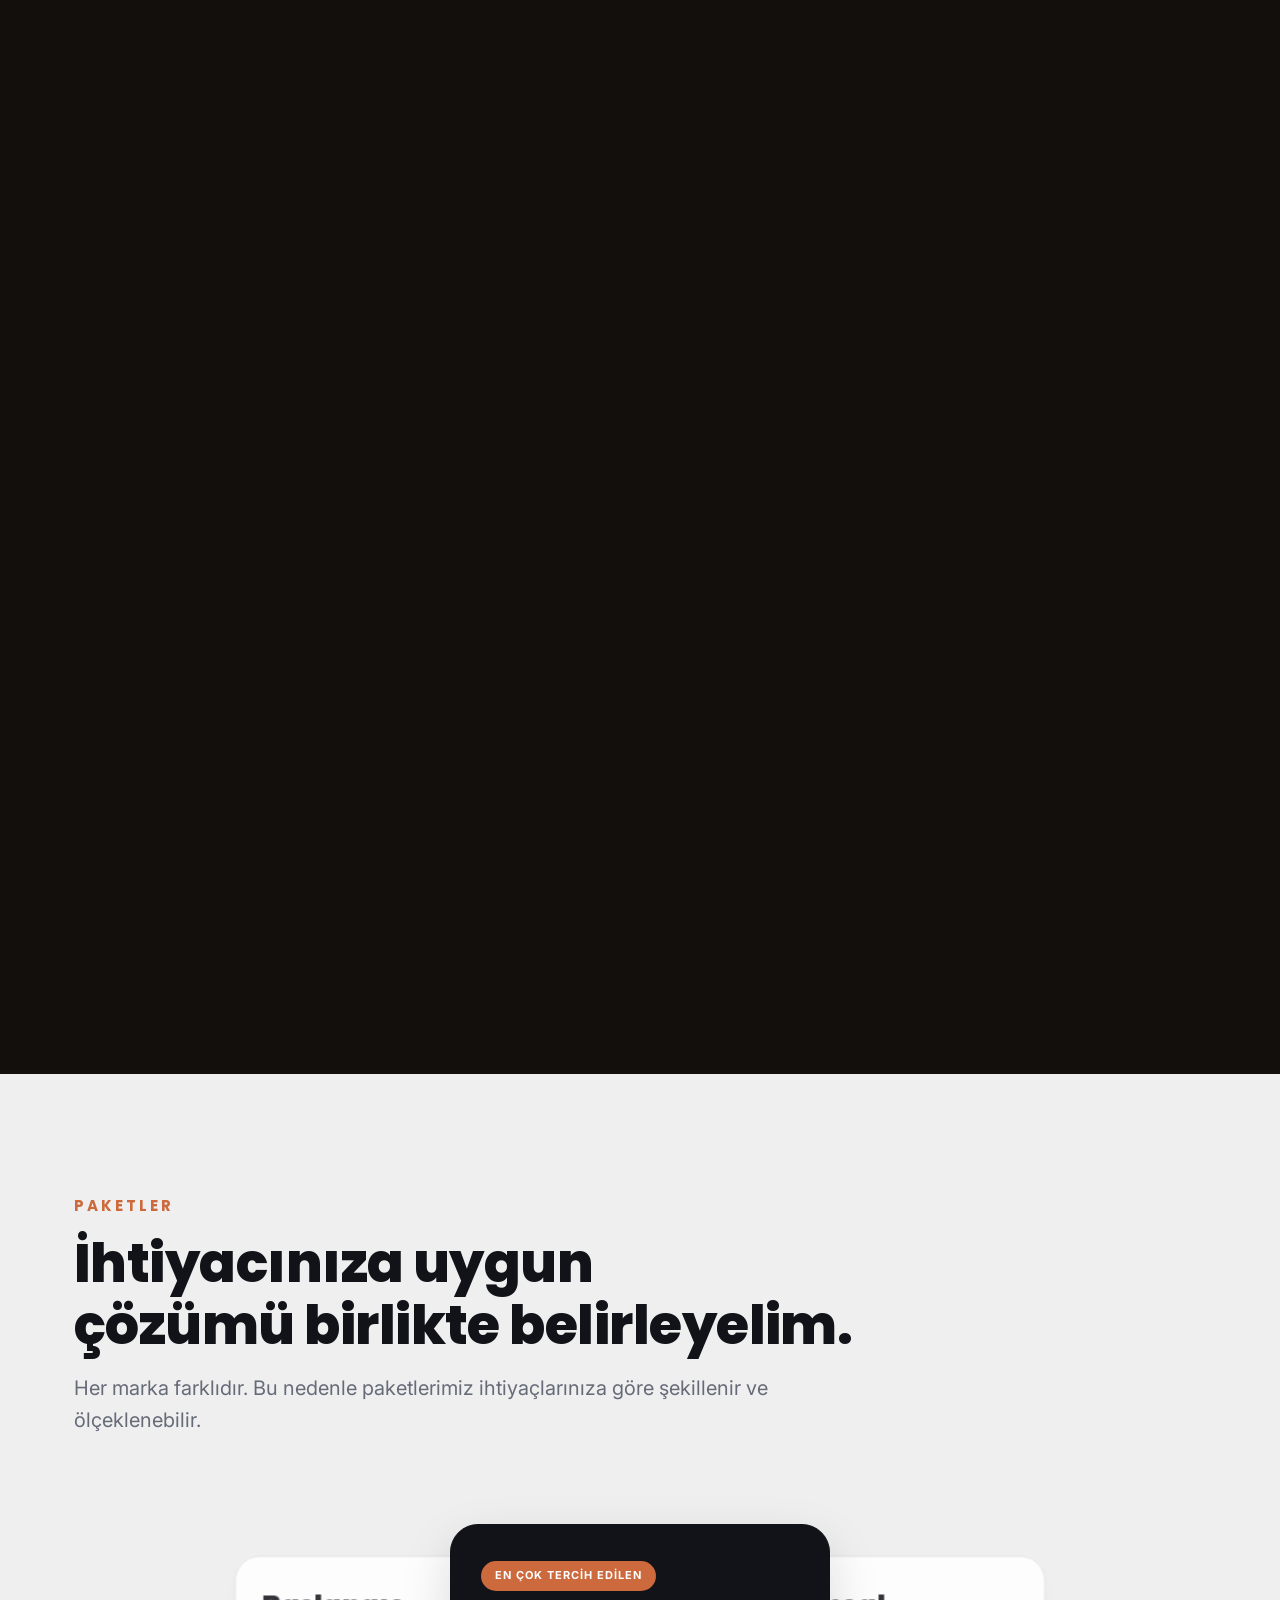
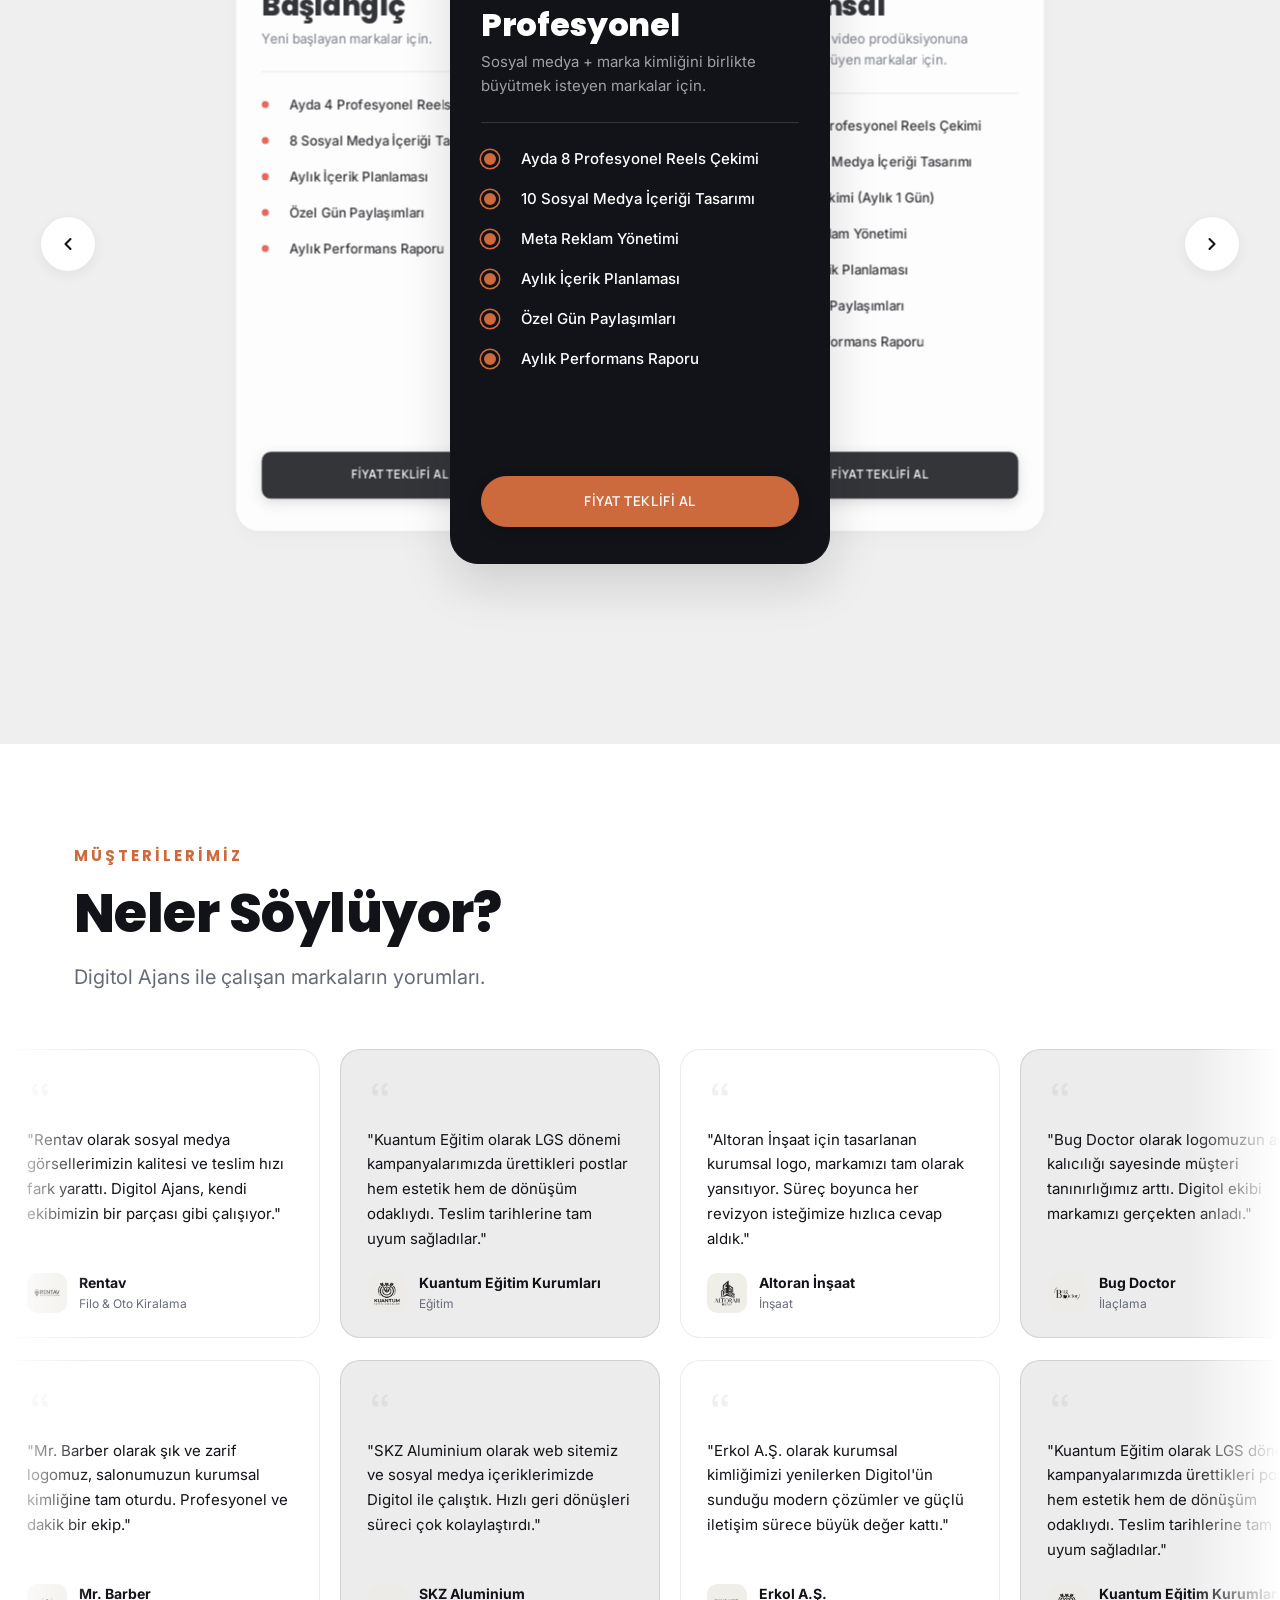
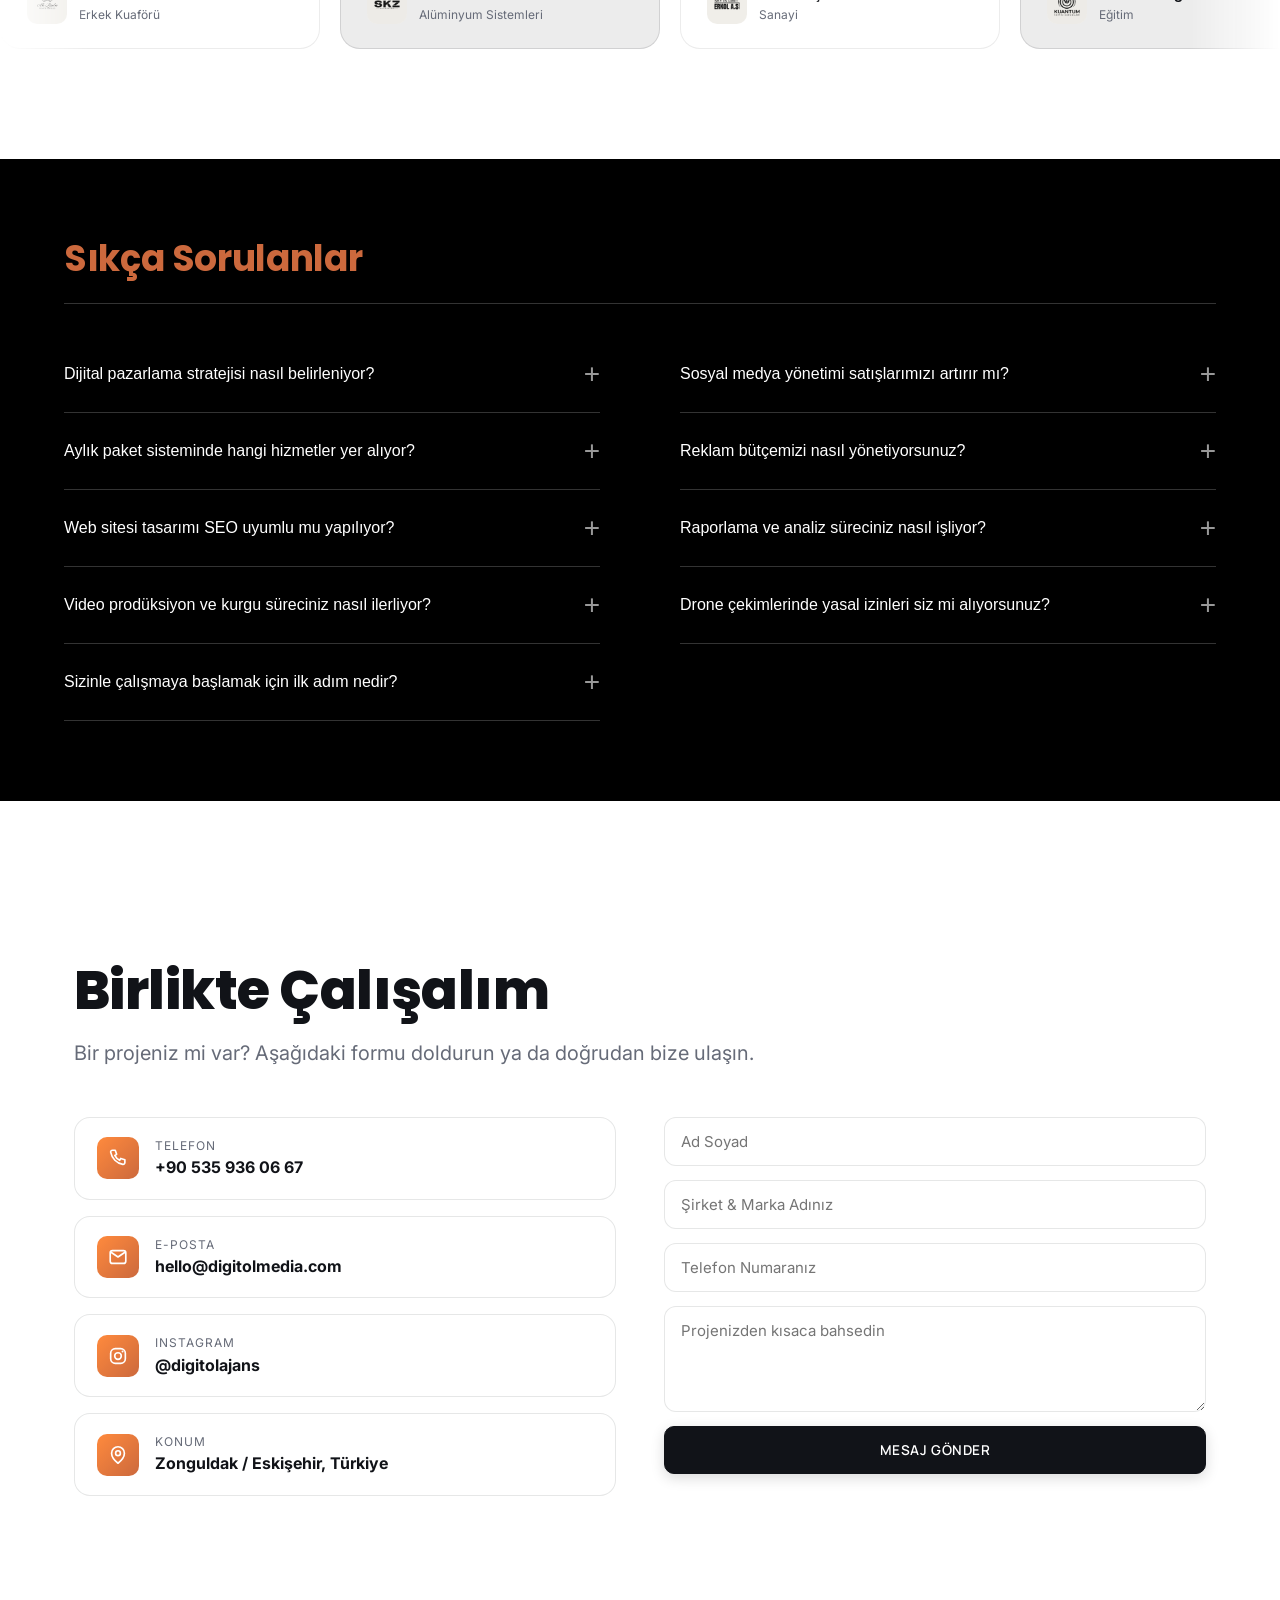
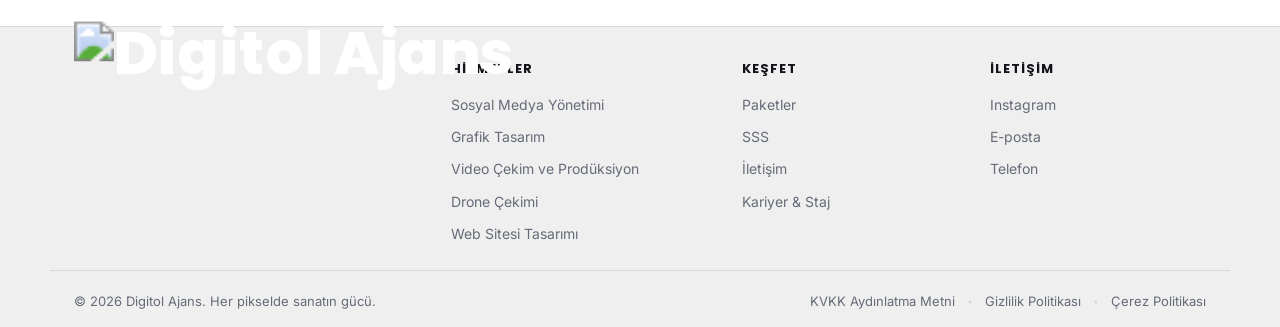
==== commit 1e03b358: "perf: convert used images to WebP (13.9 MB -> 1.9 MB) Co-Authored-By: Claude Opus 5.5 <noreply@anthr" ====
--- a/index.html
+++ b/index.html
@@ -413,14 +413,14 @@
       <div class="marquee-section">
         <div class="marquee" aria-hidden="false">
           <div class="marquee-track" id="marqueeTrack">
-            <div class="mlogo"><img src="images/logos/rentav.png" alt="Rentav" decoding="async"></div>
-            <div class="mlogo"><img src="images/logos/kuantum.png" alt="Kuantum Eğitim Kurumları" decoding="async"></div>
-            <div class="mlogo"><img src="images/logos/altoran.png" alt="Altoran İnşaat" decoding="async"></div>
-            <div class="mlogo"><img src="images/logos/bug_doctor.png" alt="Bug Doctor" decoding="async"></div>
-            <div class="mlogo"><img src="images/logos/mr_barber.png" alt="Mr. Barber" decoding="async"></div>
-            <div class="mlogo"><img src="images/logos/olventia.png" alt="Olventia Suites" decoding="async"></div>
-            <div class="mlogo"><img src="images/logos/skz_aluminium.png" alt="SKZ Aluminium" decoding="async"></div>
-            <div class="mlogo"><img src="images/logos/erkol.png" alt="Erkol A.Ş" decoding="async"></div>
+            <div class="mlogo"><img src="images/logos/rentav.webp" alt="Rentav" decoding="async"></div>
+            <div class="mlogo"><img src="images/logos/kuantum.webp" alt="Kuantum Eğitim Kurumları" decoding="async"></div>
+            <div class="mlogo"><img src="images/logos/altoran.webp" alt="Altoran İnşaat" decoding="async"></div>
+            <div class="mlogo"><img src="images/logos/bug_doctor.webp" alt="Bug Doctor" decoding="async"></div>
+            <div class="mlogo"><img src="images/logos/mr_barber.webp" alt="Mr. Barber" decoding="async"></div>
+            <div class="mlogo"><img src="images/logos/olventia.webp" alt="Olventia Suites" decoding="async"></div>
+            <div class="mlogo"><img src="images/logos/skz_aluminium.webp" alt="SKZ Aluminium" decoding="async"></div>
+            <div class="mlogo"><img src="images/logos/erkol.webp" alt="Erkol A.Ş" decoding="async"></div>
           </div>
         </div>
       </div>
@@ -583,7 +583,7 @@
               <div class="mp-glare"></div>
               <div class="mp-screen">
                 <div class="mp-notch"></div>
-                <div class="mp-content"><img src="images/work/profil.jpg" alt="Profile" decoding="async"></div>
+                <div class="mp-content"><img src="images/work/profil.webp" alt="Profile" decoding="async"></div>
               </div>
             </div>
           </div>
@@ -602,7 +602,7 @@
               <div class="mp-glare"></div>
               <div class="mp-screen">
                 <div class="mp-notch"></div>
-                <div class="mp-content"><img src="images/work/2_sayfa.jpg" alt="Feed" decoding="async"></div>
+                <div class="mp-content"><img src="images/work/2_sayfa.webp" alt="Feed" decoding="async"></div>
               </div>
             </div>
           </div>
@@ -621,7 +621,7 @@
               <div class="mp-glare"></div>
               <div class="mp-screen">
                 <div class="mp-notch"></div>
-                <div class="mp-content"><img src="images/work/3_post.jpg" alt="Post" decoding="async"></div>
+                <div class="mp-content"><img src="images/work/3_post.webp" alt="Post" decoding="async"></div>
               </div>
             </div>
           </div>
@@ -849,7 +849,7 @@
             <div class="testi-quote-icon" aria-hidden="true"><svg width="28" height="28" viewBox="0 0 32 32" fill="none" xmlns="http://www.w3.org/2000/svg"><path d="M9.33 20C7.49 20 6 18.43 6 16.5V13c0-3.87 2.93-7 6.67-7v2.67C10.62 8.67 9.33 10.69 9.33 13v1h3.34V20H9.33zm10.67 0c-1.84 0-3.33-1.57-3.33-3.5V13c0-3.87 2.93-7 6.66-7v2.67c-1.84 0-3.33 2.02-3.33 4.33v1h3.33V20H20z" fill="currentColor"/></svg></div>
             <p>"Rentav olarak sosyal medya görsellerimizin kalitesi ve teslim hızı fark yarattı. Digitol Ajans, kendi ekibimizin bir parçası gibi çalışıyor."</p>
             <div class="testi-who">
-              <img src="images/logos/rentav.png" alt="Rentav" class="testi-logo" loading="lazy" decoding="async">
+              <img src="images/logos/rentav.webp" alt="Rentav" class="testi-logo" loading="lazy" decoding="async">
               <div><b>Rentav</b><span>Filo & Oto Kiralama</span></div>
             </div>
           </div>
@@ -857,7 +857,7 @@
             <div class="testi-quote-icon" aria-hidden="true"><svg width="28" height="28" viewBox="0 0 32 32" fill="none" xmlns="http://www.w3.org/2000/svg"><path d="M9.33 20C7.49 20 6 18.43 6 16.5V13c0-3.87 2.93-7 6.67-7v2.67C10.62 8.67 9.33 10.69 9.33 13v1h3.34V20H9.33zm10.67 0c-1.84 0-3.33-1.57-3.33-3.5V13c0-3.87 2.93-7 6.66-7v2.67c-1.84 0-3.33 2.02-3.33 4.33v1h3.33V20H20z" fill="currentColor"/></svg></div>
             <p>"Kuantum Eğitim olarak LGS dönemi kampanyalarımızda ürettikleri postlar hem estetik hem de dönüşüm odaklıydı. Teslim tarihlerine tam uyum sağladılar."</p>
             <div class="testi-who">
-              <img src="images/logos/kuantum.png" alt="Kuantum Eğitim Kurumları" class="testi-logo" loading="lazy" decoding="async">
+              <img src="images/logos/kuantum.webp" alt="Kuantum Eğitim Kurumları" class="testi-logo" loading="lazy" decoding="async">
               <div><b>Kuantum Eğitim Kurumları</b><span>Eğitim</span></div>
             </div>
           </div>
@@ -865,7 +865,7 @@
             <div class="testi-quote-icon" aria-hidden="true"><svg width="28" height="28" viewBox="0 0 32 32" fill="none" xmlns="http://www.w3.org/2000/svg"><path d="M9.33 20C7.49 20 6 18.43 6 16.5V13c0-3.87 2.93-7 6.67-7v2.67C10.62 8.67 9.33 10.69 9.33 13v1h3.34V20H9.33zm10.67 0c-1.84 0-3.33-1.57-3.33-3.5V13c0-3.87 2.93-7 6.66-7v2.67c-1.84 0-3.33 2.02-3.33 4.33v1h3.33V20H20z" fill="currentColor"/></svg></div>
             <p>"Altoran İnşaat için tasarlanan kurumsal logo, markamızı tam olarak yansıtıyor. Süreç boyunca her revizyon isteğimize hızlıca cevap aldık."</p>
             <div class="testi-who">
-              <img src="images/logos/altoran.png" alt="Altoran İnşaat" class="testi-logo" loading="lazy" decoding="async">
+              <img src="images/logos/altoran.webp" alt="Altoran İnşaat" class="testi-logo" loading="lazy" decoding="async">
               <div><b>Altoran İnşaat</b><span>İnşaat</span></div>
             </div>
           </div>
@@ -873,7 +873,7 @@
             <div class="testi-quote-icon" aria-hidden="true"><svg width="28" height="28" viewBox="0 0 32 32" fill="none" xmlns="http://www.w3.org/2000/svg"><path d="M9.33 20C7.49 20 6 18.43 6 16.5V13c0-3.87 2.93-7 6.67-7v2.67C10.62 8.67 9.33 10.69 9.33 13v1h3.34V20H9.33zm10.67 0c-1.84 0-3.33-1.57-3.33-3.5V13c0-3.87 2.93-7 6.66-7v2.67c-1.84 0-3.33 2.02-3.33 4.33v1h3.33V20H20z" fill="currentColor"/></svg></div>
             <p>"Bug Doctor olarak logomuzun akılda kalıcılığı sayesinde müşteri tanınırlığımız arttı. Digitol ekibi markamızı gerçekten anladı."</p>
             <div class="testi-who">
-              <img src="images/logos/bug_doctor.png" alt="Bug Doctor" class="testi-logo" loading="lazy" decoding="async">
+              <img src="images/logos/bug_doctor.webp" alt="Bug Doctor" class="testi-logo" loading="lazy" decoding="async">
               <div><b>Bug Doctor</b><span>İlaçlama</span></div>
             </div>
           </div>
@@ -882,7 +882,7 @@
             <div class="testi-quote-icon" aria-hidden="true"><svg width="28" height="28" viewBox="0 0 32 32" fill="none" xmlns="http://www.w3.org/2000/svg"><path d="M9.33 20C7.49 20 6 18.43 6 16.5V13c0-3.87 2.93-7 6.67-7v2.67C10.62 8.67 9.33 10.69 9.33 13v1h3.34V20H9.33zm10.67 0c-1.84 0-3.33-1.57-3.33-3.5V13c0-3.87 2.93-7 6.66-7v2.67c-1.84 0-3.33 2.02-3.33 4.33v1h3.33V20H20z" fill="currentColor"/></svg></div>
             <p>"Olventia Suites olarak sosyal medya ve kurumsal kimlik tasarımlarımızda Digitol ile çalıştık. Markamız çok daha profesyonel bir görünüm kazandı."</p>
             <div class="testi-who">
-              <img src="images/logos/olventia.png" alt="Olventia Suites" class="testi-logo" loading="lazy" decoding="async">
+              <img src="images/logos/olventia.webp" alt="Olventia Suites" class="testi-logo" loading="lazy" decoding="async">
               <div><b>Olventia Suites</b><span>Otelcilik</span></div>
             </div>
           </div>
@@ -891,7 +891,7 @@
             <div class="testi-quote-icon" aria-hidden="true"><svg width="28" height="28" viewBox="0 0 32 32" fill="none" xmlns="http://www.w3.org/2000/svg"><path d="M9.33 20C7.49 20 6 18.43 6 16.5V13c0-3.87 2.93-7 6.67-7v2.67C10.62 8.67 9.33 10.69 9.33 13v1h3.34V20H9.33zm10.67 0c-1.84 0-3.33-1.57-3.33-3.5V13c0-3.87 2.93-7 6.66-7v2.67c-1.84 0-3.33 2.02-3.33 4.33v1h3.33V20H20z" fill="currentColor"/></svg></div>
             <p>"Rentav olarak sosyal medya görsellerimizin kalitesi ve teslim hızı fark yarattı. Digitol Ajans, kendi ekibimizin bir parçası gibi çalışıyor."</p>
             <div class="testi-who">
-              <img src="images/logos/rentav.png" alt="Rentav" class="testi-logo" loading="lazy" decoding="async">
+              <img src="images/logos/rentav.webp" alt="Rentav" class="testi-logo" loading="lazy" decoding="async">
               <div><b>Rentav</b><span>Filo & Oto Kiralama</span></div>
             </div>
           </div>
@@ -899,7 +899,7 @@
             <div class="testi-quote-icon" aria-hidden="true"><svg width="28" height="28" viewBox="0 0 32 32" fill="none" xmlns="http://www.w3.org/2000/svg"><path d="M9.33 20C7.49 20 6 18.43 6 16.5V13c0-3.87 2.93-7 6.67-7v2.67C10.62 8.67 9.33 10.69 9.33 13v1h3.34V20H9.33zm10.67 0c-1.84 0-3.33-1.57-3.33-3.5V13c0-3.87 2.93-7 6.66-7v2.67c-1.84 0-3.33 2.02-3.33 4.33v1h3.33V20H20z" fill="currentColor"/></svg></div>
             <p>"Kuantum Eğitim olarak LGS dönemi kampanyalarımızda ürettikleri postlar hem estetik hem de dönüşüm odaklıydı. Teslim tarihlerine tam uyum sağladılar."</p>
             <div class="testi-who">
-              <img src="images/logos/kuantum.png" alt="Kuantum Eğitim Kurumları" class="testi-logo" loading="lazy" decoding="async">
+              <img src="images/logos/kuantum.webp" alt="Kuantum Eğitim Kurumları" class="testi-logo" loading="lazy" decoding="async">
               <div><b>Kuantum Eğitim Kurumları</b><span>Eğitim</span></div>
             </div>
           </div>
@@ -907,7 +907,7 @@
             <div class="testi-quote-icon" aria-hidden="true"><svg width="28" height="28" viewBox="0 0 32 32" fill="none" xmlns="http://www.w3.org/2000/svg"><path d="M9.33 20C7.49 20 6 18.43 6 16.5V13c0-3.87 2.93-7 6.67-7v2.67C10.62 8.67 9.33 10.69 9.33 13v1h3.34V20H9.33zm10.67 0c-1.84 0-3.33-1.57-3.33-3.5V13c0-3.87 2.93-7 6.66-7v2.67c-1.84 0-3.33 2.02-3.33 4.33v1h3.33V20H20z" fill="currentColor"/></svg></div>
             <p>"Altoran İnşaat için tasarlanan kurumsal logo, markamızı tam olarak yansıtıyor. Süreç boyunca her revizyon isteğimize hızlıca cevap aldık."</p>
             <div class="testi-who">
-              <img src="images/logos/altoran.png" alt="Altoran İnşaat" class="testi-logo" loading="lazy" decoding="async">
+              <img src="images/logos/altoran.webp" alt="Altoran İnşaat" class="testi-logo" loading="lazy" decoding="async">
               <div><b>Altoran İnşaat</b><span>İnşaat</span></div>
             </div>
           </div>
@@ -915,7 +915,7 @@
             <div class="testi-quote-icon" aria-hidden="true"><svg width="28" height="28" viewBox="0 0 32 32" fill="none" xmlns="http://www.w3.org/2000/svg"><path d="M9.33 20C7.49 20 6 18.43 6 16.5V13c0-3.87 2.93-7 6.67-7v2.67C10.62 8.67 9.33 10.69 9.33 13v1h3.34V20H9.33zm10.67 0c-1.84 0-3.33-1.57-3.33-3.5V13c0-3.87 2.93-7 6.66-7v2.67c-1.84 0-3.33 2.02-3.33 4.33v1h3.33V20H20z" fill="currentColor"/></svg></div>
             <p>"Bug Doctor olarak logomuzun akılda kalıcılığı sayesinde müşteri tanınırlığımız arttı. Digitol ekibi markamızı gerçekten anladı."</p>
             <div class="testi-who">
-              <img src="images/logos/bug_doctor.png" alt="Bug Doctor" class="testi-logo" loading="lazy" decoding="async">
+              <img src="images/logos/bug_doctor.webp" alt="Bug Doctor" class="testi-logo" loading="lazy" decoding="async">
               <div><b>Bug Doctor</b><span>İlaçlama</span></div>
             </div>
           </div>
@@ -923,7 +923,7 @@
             <div class="testi-quote-icon" aria-hidden="true"><svg width="28" height="28" viewBox="0 0 32 32" fill="none" xmlns="http://www.w3.org/2000/svg"><path d="M9.33 20C7.49 20 6 18.43 6 16.5V13c0-3.87 2.93-7 6.67-7v2.67C10.62 8.67 9.33 10.69 9.33 13v1h3.34V20H9.33zm10.67 0c-1.84 0-3.33-1.57-3.33-3.5V13c0-3.87 2.93-7 6.66-7v2.67c-1.84 0-3.33 2.02-3.33 4.33v1h3.33V20H20z" fill="currentColor"/></svg></div>
             <p>"Olventia Suites olarak sosyal medya ve kurumsal kimlik tasarımlarımızda Digitol ile çalıştık. Markamız çok daha profesyonel bir görünüm kazandı."</p>
             <div class="testi-who">
-              <img src="images/logos/olventia.png" alt="Olventia Suites" class="testi-logo" loading="lazy" decoding="async">
+              <img src="images/logos/olventia.webp" alt="Olventia Suites" class="testi-logo" loading="lazy" decoding="async">
               <div><b>Olventia Suites</b><span>Otelcilik</span></div>
             </div>
           </div>
@@ -938,7 +938,7 @@
             <div class="testi-quote-icon" aria-hidden="true"><svg width="28" height="28" viewBox="0 0 32 32" fill="none" xmlns="http://www.w3.org/2000/svg"><path d="M9.33 20C7.49 20 6 18.43 6 16.5V13c0-3.87 2.93-7 6.67-7v2.67C10.62 8.67 9.33 10.69 9.33 13v1h3.34V20H9.33zm10.67 0c-1.84 0-3.33-1.57-3.33-3.5V13c0-3.87 2.93-7 6.66-7v2.67c-1.84 0-3.33 2.02-3.33 4.33v1h3.33V20H20z" fill="currentColor"/></svg></div>
             <p>"Mr. Barber olarak şık ve zarif logomuz, salonumuzun kurumsal kimliğine tam oturdu. Profesyonel ve dakik bir ekip."</p>
             <div class="testi-who">
-              <img src="images/logos/mr_barber.png" alt="Mr. Barber" class="testi-logo" loading="lazy" decoding="async">
+              <img src="images/logos/mr_barber.webp" alt="Mr. Barber" class="testi-logo" loading="lazy" decoding="async">
               <div><b>Mr. Barber</b><span>Erkek Kuaförü</span></div>
             </div>
           </div>
@@ -947,7 +947,7 @@
             <div class="testi-quote-icon" aria-hidden="true"><svg width="28" height="28" viewBox="0 0 32 32" fill="none" xmlns="http://www.w3.org/2000/svg"><path d="M9.33 20C7.49 20 6 18.43 6 16.5V13c0-3.87 2.93-7 6.67-7v2.67C10.62 8.67 9.33 10.69 9.33 13v1h3.34V20H9.33zm10.67 0c-1.84 0-3.33-1.57-3.33-3.5V13c0-3.87 2.93-7 6.66-7v2.67c-1.84 0-3.33 2.02-3.33 4.33v1h3.33V20H20z" fill="currentColor"/></svg></div>
             <p>"SKZ Aluminium olarak web sitemiz ve sosyal medya içeriklerimizde Digitol ile çalıştık. Hızlı geri dönüşleri süreci çok kolaylaştırdı."</p>
             <div class="testi-who">
-              <img src="images/logos/skz_aluminium.png" alt="SKZ Aluminium" class="testi-logo" loading="lazy" decoding="async">
+              <img src="images/logos/skz_aluminium.webp" alt="SKZ Aluminium" class="testi-logo" loading="lazy" decoding="async">
               <div><b>SKZ Aluminium</b><span>Alüminyum Sistemleri</span></div>
             </div>
           </div>
@@ -956,7 +956,7 @@
             <div class="testi-quote-icon" aria-hidden="true"><svg width="28" height="28" viewBox="0 0 32 32" fill="none" xmlns="http://www.w3.org/2000/svg"><path d="M9.33 20C7.49 20 6 18.43 6 16.5V13c0-3.87 2.93-7 6.67-7v2.67C10.62 8.67 9.33 10.69 9.33 13v1h3.34V20H9.33zm10.67 0c-1.84 0-3.33-1.57-3.33-3.5V13c0-3.87 2.93-7 6.66-7v2.67c-1.84 0-3.33 2.02-3.33 4.33v1h3.33V20H20z" fill="currentColor"/></svg></div>
             <p>"Erkol A.Ş. olarak kurumsal kimliğimizi yenilerken Digitol'ün sunduğu modern çözümler ve güçlü iletişim sürece büyük değer kattı."</p>
             <div class="testi-who">
-              <img src="images/logos/erkol.png" alt="Erkol A.Ş." class="testi-logo" loading="lazy" decoding="async">
+              <img src="images/logos/erkol.webp" alt="Erkol A.Ş." class="testi-logo" loading="lazy" decoding="async">
               <div><b>Erkol A.Ş.</b><span>Sanayi</span></div>
             </div>
           </div>
@@ -964,7 +964,7 @@
             <div class="testi-quote-icon" aria-hidden="true"><svg width="28" height="28" viewBox="0 0 32 32" fill="none" xmlns="http://www.w3.org/2000/svg"><path d="M9.33 20C7.49 20 6 18.43 6 16.5V13c0-3.87 2.93-7 6.67-7v2.67C10.62 8.67 9.33 10.69 9.33 13v1h3.34V20H9.33zm10.67 0c-1.84 0-3.33-1.57-3.33-3.5V13c0-3.87 2.93-7 6.66-7v2.67c-1.84 0-3.33 2.02-3.33 4.33v1h3.33V20H20z" fill="currentColor"/></svg></div>
             <p>"Kuantum Eğitim olarak LGS dönemi kampanyalarımızda ürettikleri postlar hem estetik hem de dönüşüm odaklıydı. Teslim tarihlerine tam uyum sağladılar."</p>
             <div class="testi-who">
-              <img src="images/logos/kuantum.png" alt="Kuantum Eğitim Kurumları" class="testi-logo" loading="lazy" decoding="async">
+              <img src="images/logos/kuantum.webp" alt="Kuantum Eğitim Kurumları" class="testi-logo" loading="lazy" decoding="async">
               <div><b>Kuantum Eğitim Kurumları</b><span>Eğitim</span></div>
             </div>
           </div>
@@ -972,7 +972,7 @@
             <div class="testi-quote-icon" aria-hidden="true"><svg width="28" height="28" viewBox="0 0 32 32" fill="none" xmlns="http://www.w3.org/2000/svg"><path d="M9.33 20C7.49 20 6 18.43 6 16.5V13c0-3.87 2.93-7 6.67-7v2.67C10.62 8.67 9.33 10.69 9.33 13v1h3.34V20H9.33zm10.67 0c-1.84 0-3.33-1.57-3.33-3.5V13c0-3.87 2.93-7 6.66-7v2.67c-1.84 0-3.33 2.02-3.33 4.33v1h3.33V20H20z" fill="currentColor"/></svg></div>
             <p>"Altoran İnşaat için tasarlanan kurumsal logo, markamızı tam olarak yansıtıyor. Süreç boyunca her revizyon isteğimize hızlıca cevap aldık."</p>
             <div class="testi-who">
-              <img src="images/logos/altoran.png" alt="Altoran İnşaat" class="testi-logo" loading="lazy" decoding="async">
+              <img src="images/logos/altoran.webp" alt="Altoran İnşaat" class="testi-logo" loading="lazy" decoding="async">
               <div><b>Altoran İnşaat</b><span>İnşaat</span></div>
             </div>
           </div>
@@ -981,7 +981,7 @@
             <div class="testi-quote-icon" aria-hidden="true"><svg width="28" height="28" viewBox="0 0 32 32" fill="none" xmlns="http://www.w3.org/2000/svg"><path d="M9.33 20C7.49 20 6 18.43 6 16.5V13c0-3.87 2.93-7 6.67-7v2.67C10.62 8.67 9.33 10.69 9.33 13v1h3.34V20H9.33zm10.67 0c-1.84 0-3.33-1.57-3.33-3.5V13c0-3.87 2.93-7 6.66-7v2.67c-1.84 0-3.33 2.02-3.33 4.33v1h3.33V20H20z" fill="currentColor"/></svg></div>
             <p>"Mr. Barber olarak şık ve zarif logomuz, salonumuzun kurumsal kimliğine tam oturdu. Profesyonel ve dakik bir ekip."</p>
             <div class="testi-who">
-              <img src="images/logos/mr_barber.png" alt="Mr. Barber" class="testi-logo" loading="lazy" decoding="async">
+              <img src="images/logos/mr_barber.webp" alt="Mr. Barber" class="testi-logo" loading="lazy" decoding="async">
               <div><b>Mr. Barber</b><span>Erkek Kuaförü</span></div>
             </div>
           </div>
@@ -989,7 +989,7 @@
             <div class="testi-quote-icon" aria-hidden="true"><svg width="28" height="28" viewBox="0 0 32 32" fill="none" xmlns="http://www.w3.org/2000/svg"><path d="M9.33 20C7.49 20 6 18.43 6 16.5V13c0-3.87 2.93-7 6.67-7v2.67C10.62 8.67 9.33 10.69 9.33 13v1h3.34V20H9.33zm10.67 0c-1.84 0-3.33-1.57-3.33-3.5V13c0-3.87 2.93-7 6.66-7v2.67c-1.84 0-3.33 2.02-3.33 4.33v1h3.33V20H20z" fill="currentColor"/></svg></div>
             <p>"SKZ Aluminium olarak web sitemiz ve sosyal medya içeriklerimizde Digitol ile çalıştık. Hızlı geri dönüşleri süreci çok kolaylaştırdı."</p>
             <div class="testi-who">
-              <img src="images/logos/skz_aluminium.png" alt="SKZ Aluminium" class="testi-logo" loading="lazy" decoding="async">
+              <img src="images/logos/skz_aluminium.webp" alt="SKZ Aluminium" class="testi-logo" loading="lazy" decoding="async">
               <div><b>SKZ Aluminium</b><span>Alüminyum Sistemleri</span></div>
             </div>
           </div>
@@ -997,7 +997,7 @@
             <div class="testi-quote-icon" aria-hidden="true"><svg width="28" height="28" viewBox="0 0 32 32" fill="none" xmlns="http://www.w3.org/2000/svg"><path d="M9.33 20C7.49 20 6 18.43 6 16.5V13c0-3.87 2.93-7 6.67-7v2.67C10.62 8.67 9.33 10.69 9.33 13v1h3.34V20H9.33zm10.67 0c-1.84 0-3.33-1.57-3.33-3.5V13c0-3.87 2.93-7 6.66-7v2.67c-1.84 0-3.33 2.02-3.33 4.33v1h3.33V20H20z" fill="currentColor"/></svg></div>
             <p>"Erkol A.Ş. olarak kurumsal kimliğimizi yenilerken Digitol'ün sunduğu modern çözümler ve güçlü iletişim sürece büyük değer kattı."</p>
             <div class="testi-who">
-              <img src="images/logos/erkol.png" alt="Erkol A.Ş." class="testi-logo" loading="lazy" decoding="async">
+              <img src="images/logos/erkol.webp" alt="Erkol A.Ş." class="testi-logo" loading="lazy" decoding="async">
               <div><b>Erkol A.Ş.</b><span>Sanayi</span></div>
             </div>
           </div>
@@ -1005,7 +1005,7 @@
             <div class="testi-quote-icon" aria-hidden="true"><svg width="28" height="28" viewBox="0 0 32 32" fill="none" xmlns="http://www.w3.org/2000/svg"><path d="M9.33 20C7.49 20 6 18.43 6 16.5V13c0-3.87 2.93-7 6.67-7v2.67C10.62 8.67 9.33 10.69 9.33 13v1h3.34V20H9.33zm10.67 0c-1.84 0-3.33-1.57-3.33-3.5V13c0-3.87 2.93-7 6.66-7v2.67c-1.84 0-3.33 2.02-3.33 4.33v1h3.33V20H20z" fill="currentColor"/></svg></div>
             <p>"Kuantum Eğitim olarak LGS dönemi kampanyalarımızda ürettikleri postlar hem estetik hem de dönüşüm odaklıydı. Teslim tarihlerine tam uyum sağladılar."</p>
             <div class="testi-who">
-              <img src="images/logos/kuantum.png" alt="Kuantum Eğitim Kurumları" class="testi-logo" loading="lazy" decoding="async">
+              <img src="images/logos/kuantum.webp" alt="Kuantum Eğitim Kurumları" class="testi-logo" loading="lazy" decoding="async">
               <div><b>Kuantum Eğitim Kurumları</b><span>Eğitim</span></div>
             </div>
           </div>
@@ -1013,7 +1013,7 @@
             <div class="testi-quote-icon" aria-hidden="true"><svg width="28" height="28" viewBox="0 0 32 32" fill="none" xmlns="http://www.w3.org/2000/svg"><path d="M9.33 20C7.49 20 6 18.43 6 16.5V13c0-3.87 2.93-7 6.67-7v2.67C10.62 8.67 9.33 10.69 9.33 13v1h3.34V20H9.33zm10.67 0c-1.84 0-3.33-1.57-3.33-3.5V13c0-3.87 2.93-7 6.66-7v2.67c-1.84 0-3.33 2.02-3.33 4.33v1h3.33V20H20z" fill="currentColor"/></svg></div>
             <p>"Altoran İnşaat için tasarlanan kurumsal logo, markamızı tam olarak yansıtıyor. Süreç boyunca her revizyon isteğimize hızlıca cevap aldık."</p>
             <div class="testi-who">
-              <img src="images/logos/altoran.png" alt="Altoran İnşaat" class="testi-logo" loading="lazy" decoding="async">
+              <img src="images/logos/altoran.webp" alt="Altoran İnşaat" class="testi-logo" loading="lazy" decoding="async">
               <div><b>Altoran İnşaat</b><span>İnşaat</span></div>
             </div>
           </div>
@@ -1021,7 +1021,7 @@
             <div class="testi-quote-icon" aria-hidden="true"><svg width="28" height="28" viewBox="0 0 32 32" fill="none" xmlns="http://www.w3.org/2000/svg"><path d="M9.33 20C7.49 20 6 18.43 6 16.5V13c0-3.87 2.93-7 6.67-7v2.67C10.62 8.67 9.33 10.69 9.33 13v1h3.34V20H9.33zm10.67 0c-1.84 0-3.33-1.57-3.33-3.5V13c0-3.87 2.93-7 6.66-7v2.67c-1.84 0-3.33 2.02-3.33 4.33v1h3.33V20H20z" fill="currentColor"/></svg></div>
             <p>"Kuantum Eğitim olarak LGS dönemi kampanyalarımızda ürettikleri postlar hem estetik hem de dönüşüm odaklıydı. Teslim tarihlerine tam uyum sağladılar."</p>
             <div class="testi-who">
-              <img src="images/logos/kuantum.png" alt="Kuantum Eğitim Kurumları" class="testi-logo" loading="lazy" decoding="async">
+              <img src="images/logos/kuantum.webp" alt="Kuantum Eğitim Kurumları" class="testi-logo" loading="lazy" decoding="async">
               <div><b>Kuantum Eğitim Kurumları</b><span>Eğitim</span></div>
             </div>
           </div>
@@ -1029,7 +1029,7 @@
             <div class="testi-quote-icon" aria-hidden="true"><svg width="28" height="28" viewBox="0 0 32 32" fill="none" xmlns="http://www.w3.org/2000/svg"><path d="M9.33 20C7.49 20 6 18.43 6 16.5V13c0-3.87 2.93-7 6.67-7v2.67C10.62 8.67 9.33 10.69 9.33 13v1h3.34V20H9.33zm10.67 0c-1.84 0-3.33-1.57-3.33-3.5V13c0-3.87 2.93-7 6.66-7v2.67c-1.84 0-3.33 2.02-3.33 4.33v1h3.33V20H20z" fill="currentColor"/></svg></div>
             <p>"Altoran İnşaat için tasarlanan kurumsal logo, markamızı tam olarak yansıtıyor. Süreç boyunca her revizyon isteğimize hızlıca cevap aldık."</p>
             <div class="testi-who">
-              <img src="images/logos/altoran.png" alt="Altoran İnşaat" class="testi-logo" loading="lazy" decoding="async">
+              <img src="images/logos/altoran.webp" alt="Altoran İnşaat" class="testi-logo" loading="lazy" decoding="async">
               <div><b>Altoran İnşaat</b><span>İnşaat</span></div>
             </div>
           </div>
--- a/css/style.css
+++ b/css/style.css
@@ -2550,25 +2550,25 @@
 .svc-hero.svc-hero-social {
   background: 
     linear-gradient(to bottom, rgba(12, 7, 5, 0.3), rgba(12, 7, 5, 0.8)),
-    url('../images/hero/social_dashboard_tr.png') center/cover no-repeat;
+    url('../images/hero/social_dashboard_tr.webp') center/cover no-repeat;
 }
 
 .svc-hero.svc-hero-graphic {
   background: 
     linear-gradient(to bottom, rgba(12, 7, 5, 0.4), rgba(12, 7, 5, 0.9)),
-    url('../images/hero/skz_mockup_tr.png') center/cover no-repeat;
+    url('../images/hero/skz_mockup_tr.webp') center/cover no-repeat;
 }
 
 .svc-hero.svc-hero-web {
   background: 
     linear-gradient(to bottom, rgba(12, 7, 5, 0.3), rgba(12, 7, 5, 0.7)),
-    url('../images/hero/web_tasarim_hero.png') right center / cover no-repeat;
+    url('../images/hero/web_tasarim_hero.webp') right center / cover no-repeat;
 }
 
 .svc-hero.svc-hero-video {
   background: 
     linear-gradient(to bottom, rgba(12, 7, 5, 0.4), rgba(12, 7, 5, 0.9)),
-    url('../images/video_cekim_hero.png') center 80% / cover no-repeat;
+    url('../images/video_cekim_hero.webp') center 80% / cover no-repeat;
 }
 
 .svc-hero::before {
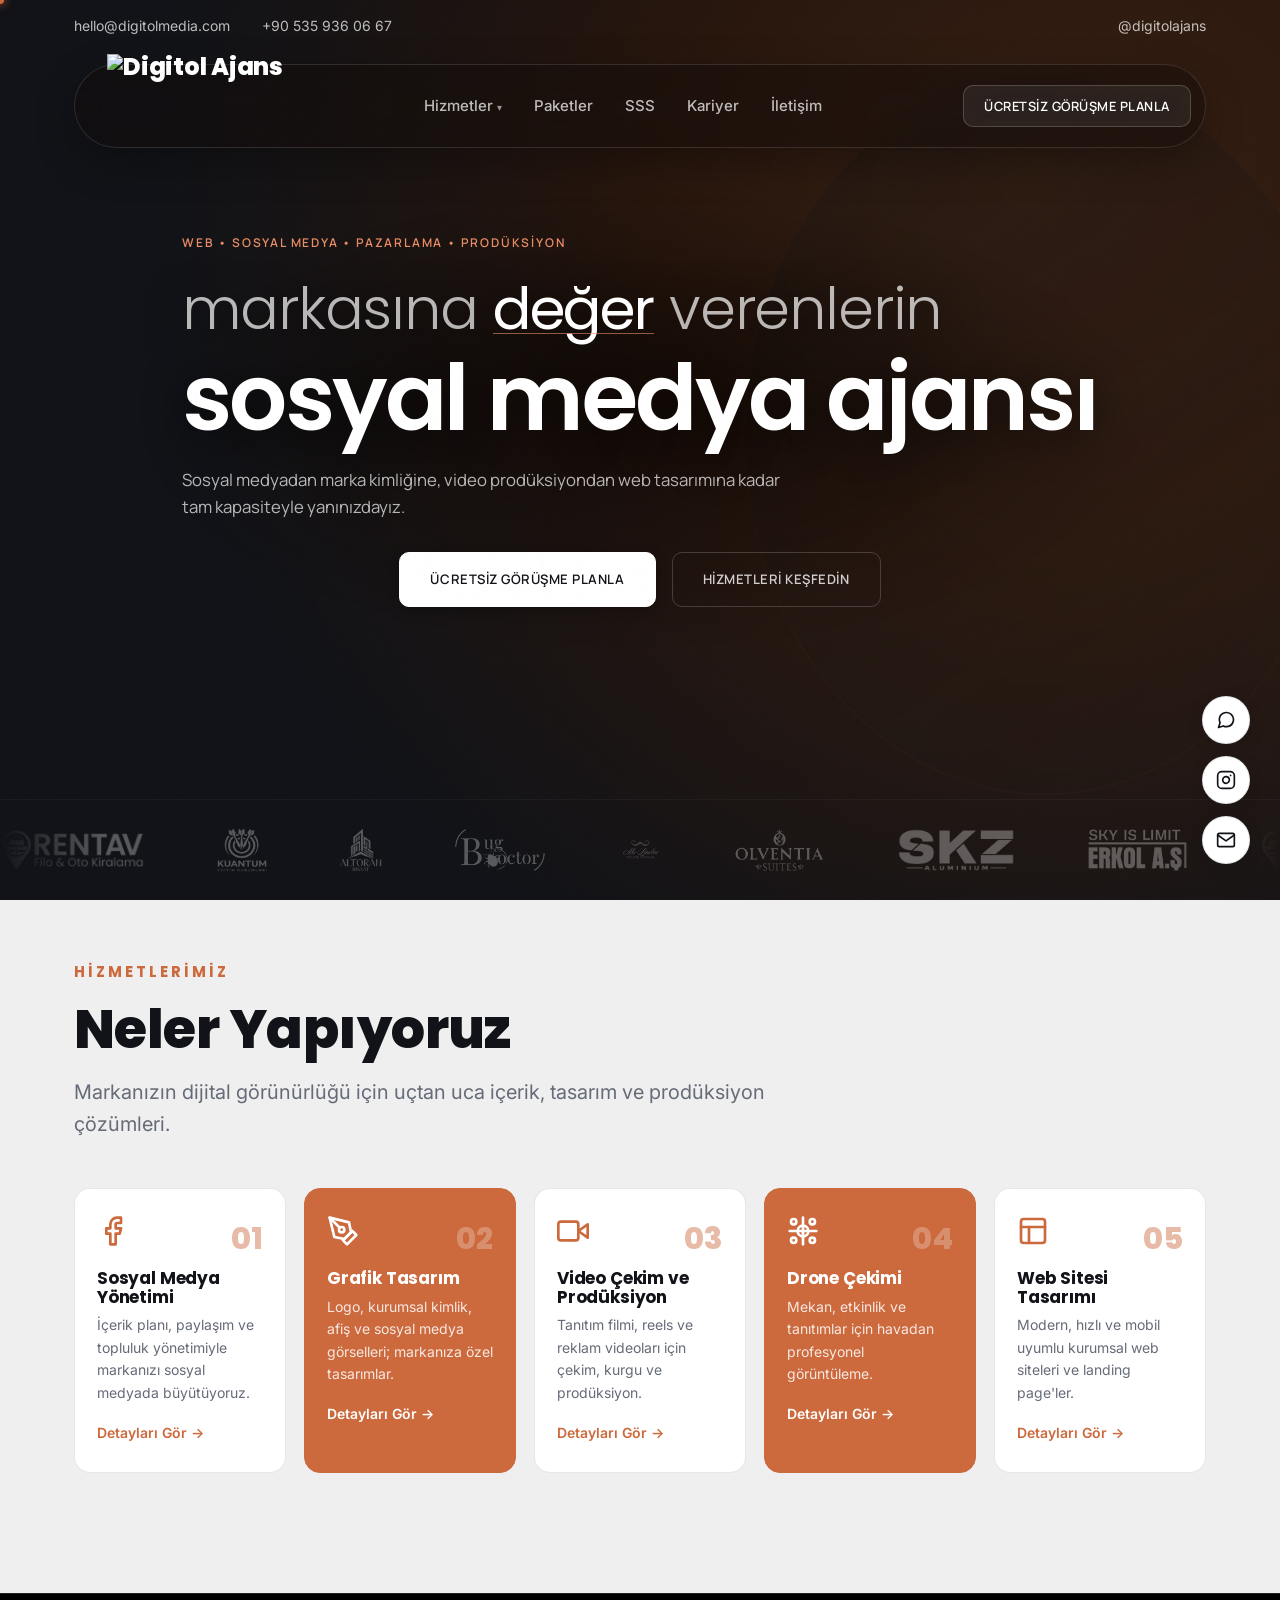
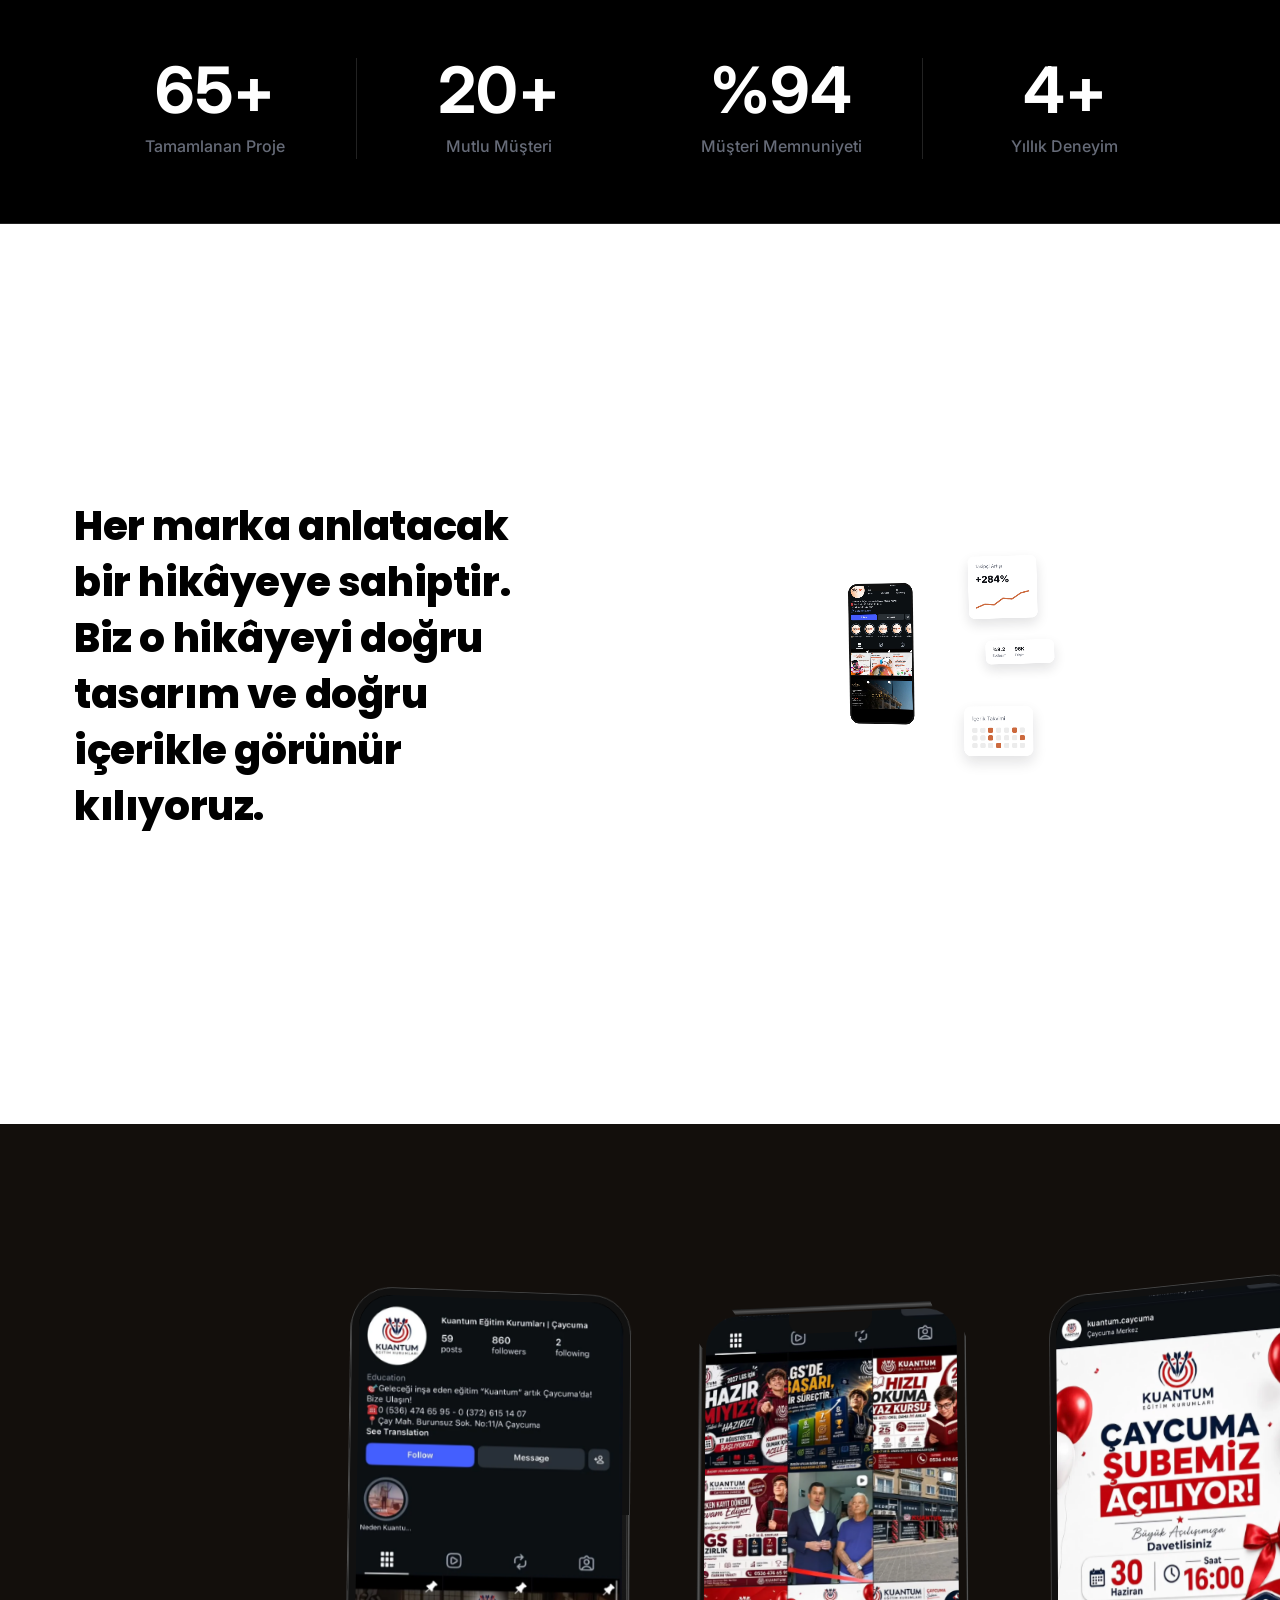
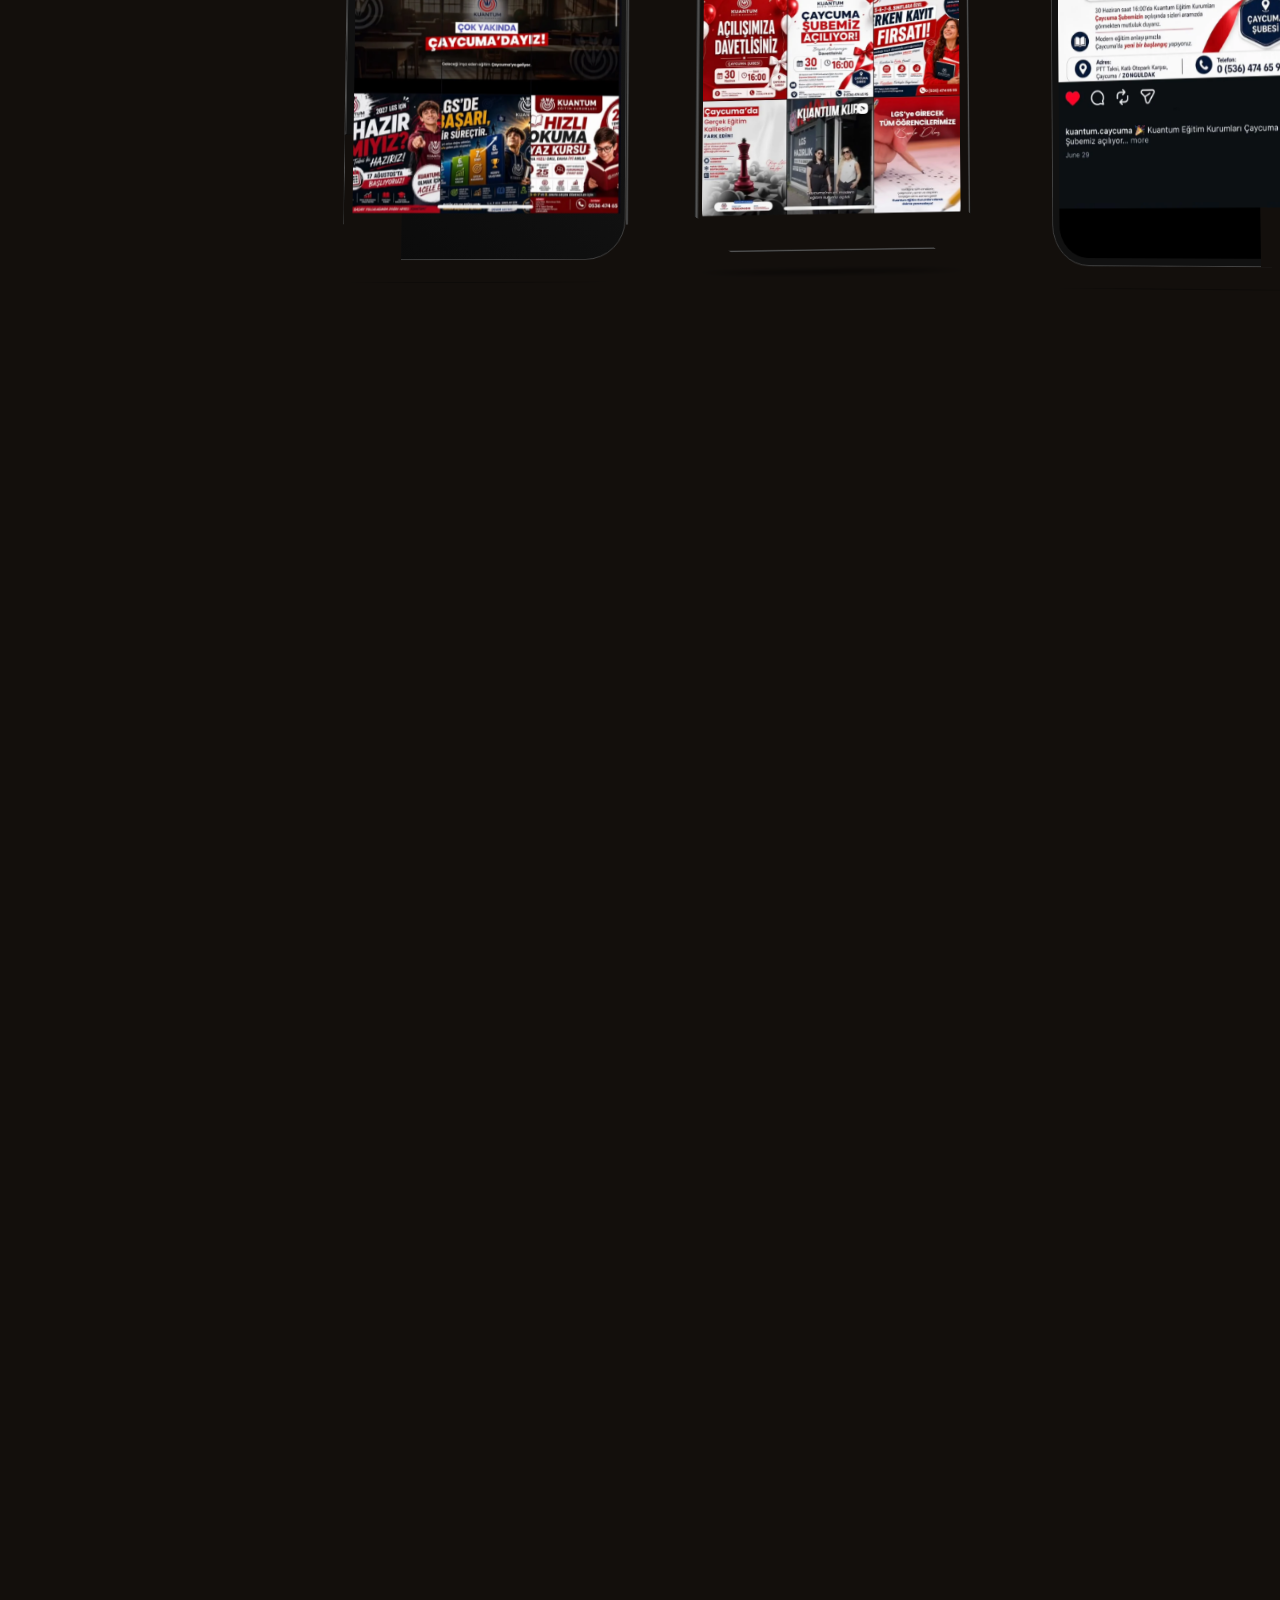
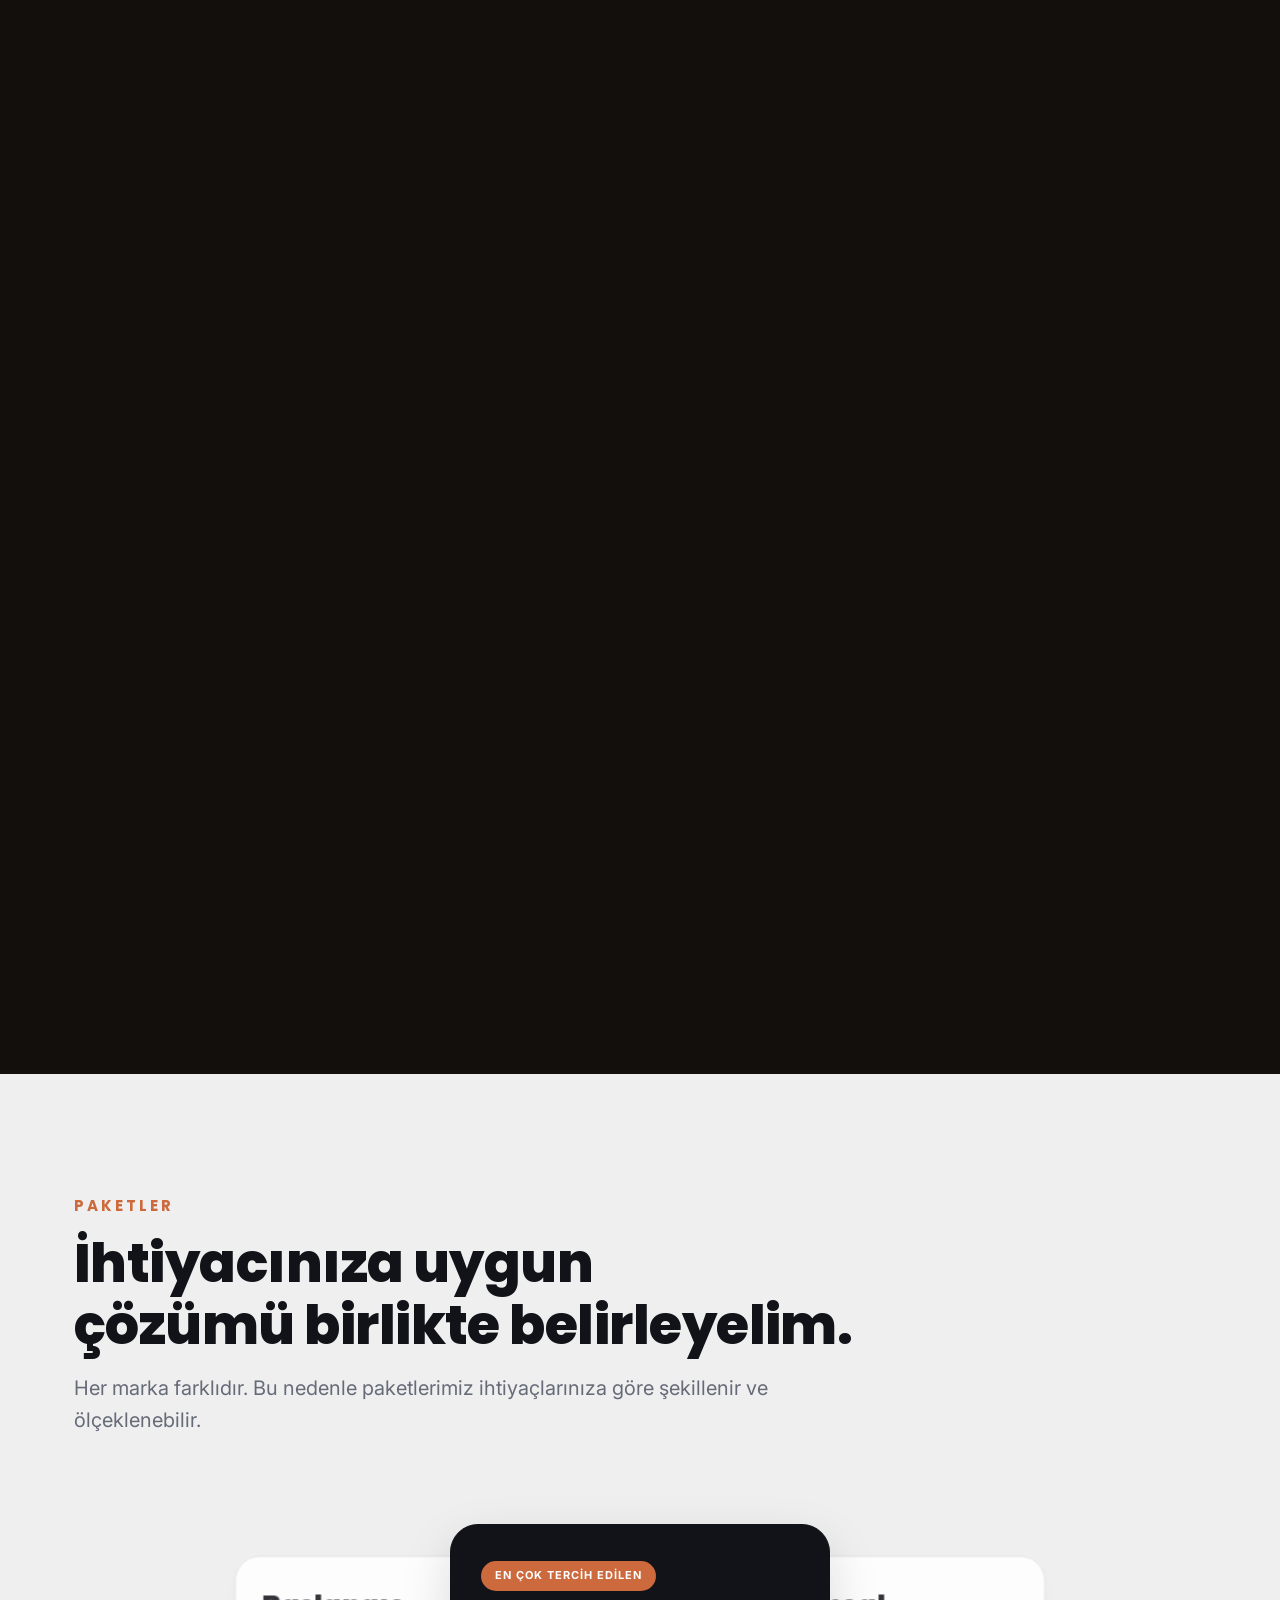
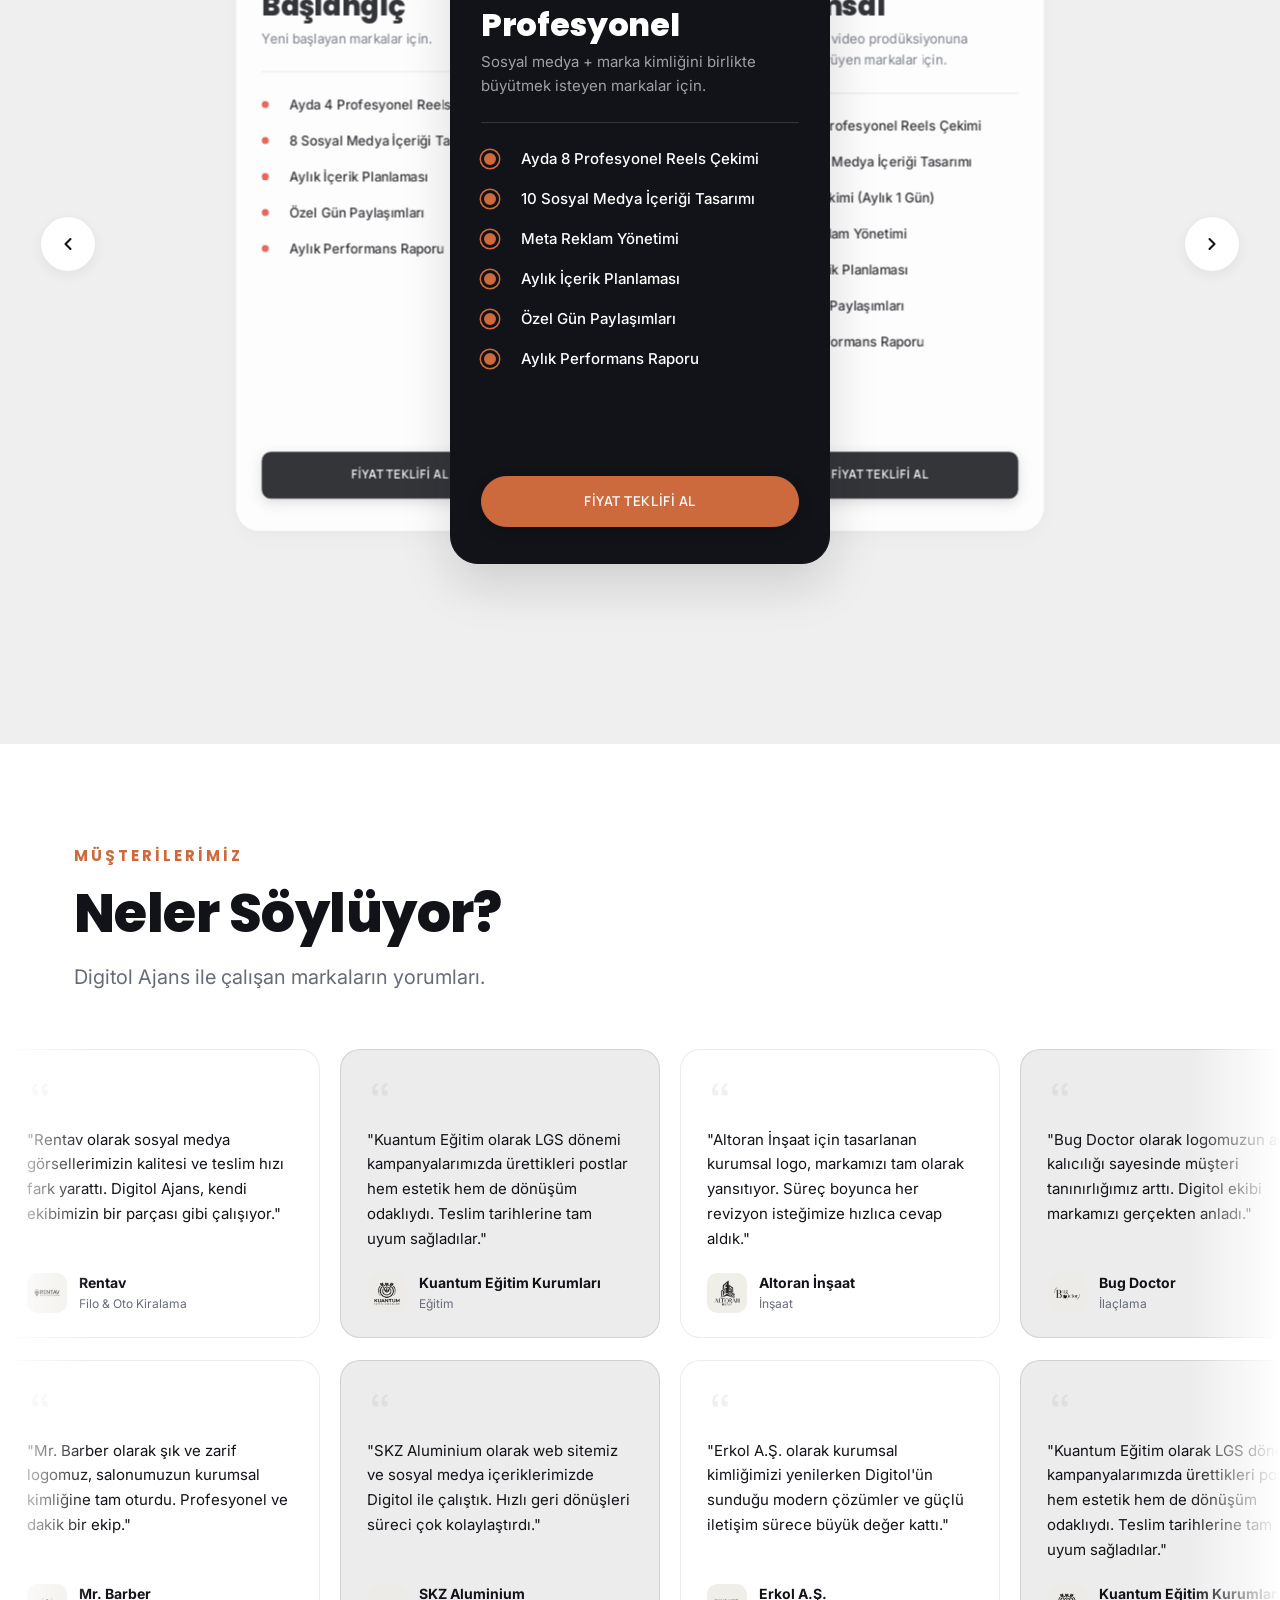
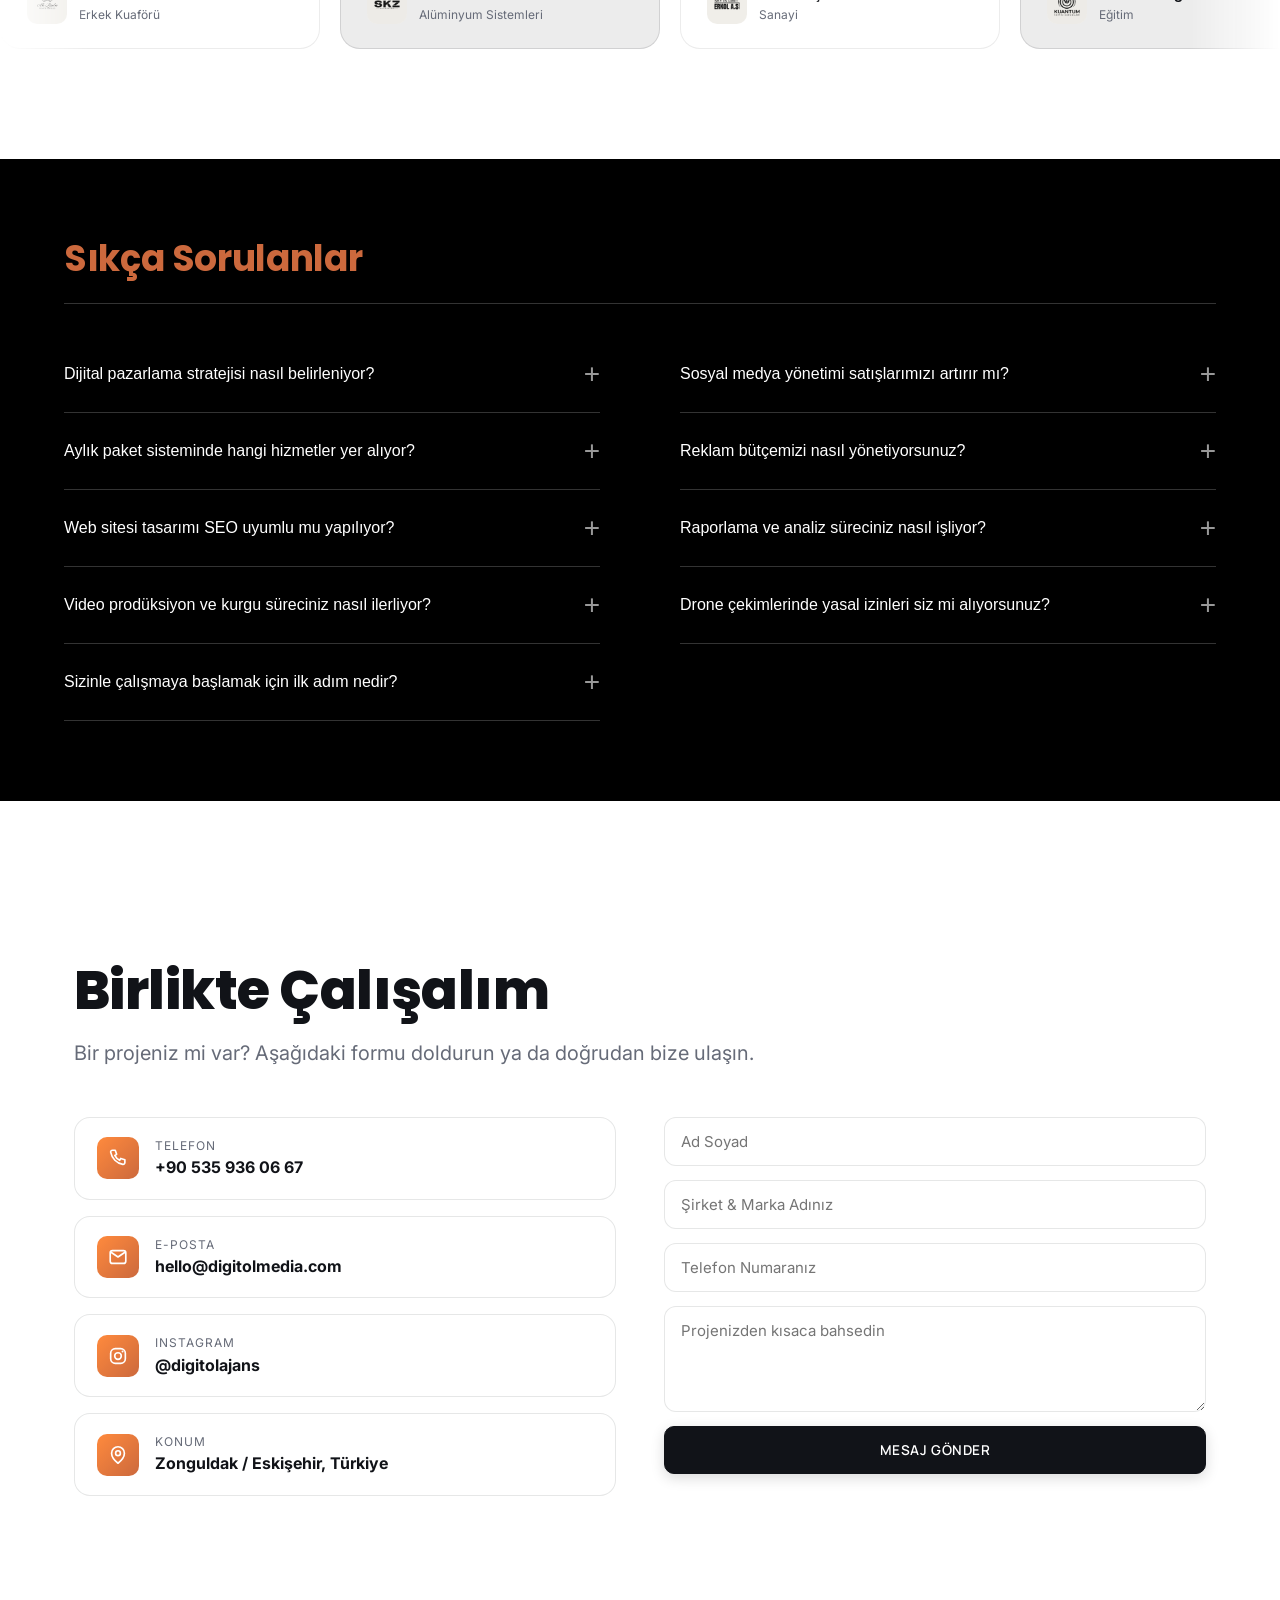
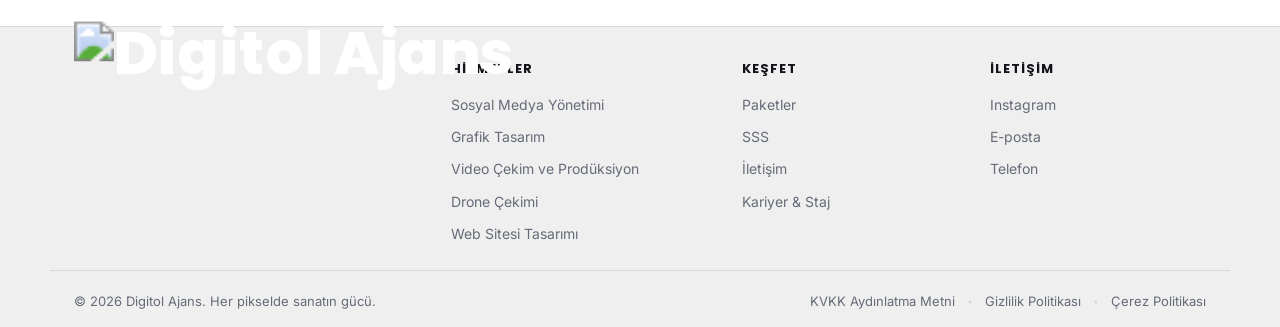
==== commit 23290649: "fix(cache): bump style.css version after WebP path changes Co-Authored-By: Claude Opus 5.5 <noreply@" ====
--- a/index.html
+++ b/index.html
@@ -281,7 +281,7 @@
         border-color: #111318 !important;
     }
   </style>
-  <link rel="stylesheet" href="css/style.css?v=2.7">
+  <link rel="stylesheet" href="css/style.css?v=2.8">
   <script>document.documentElement.classList.add('js');</script>
 </head>
 
